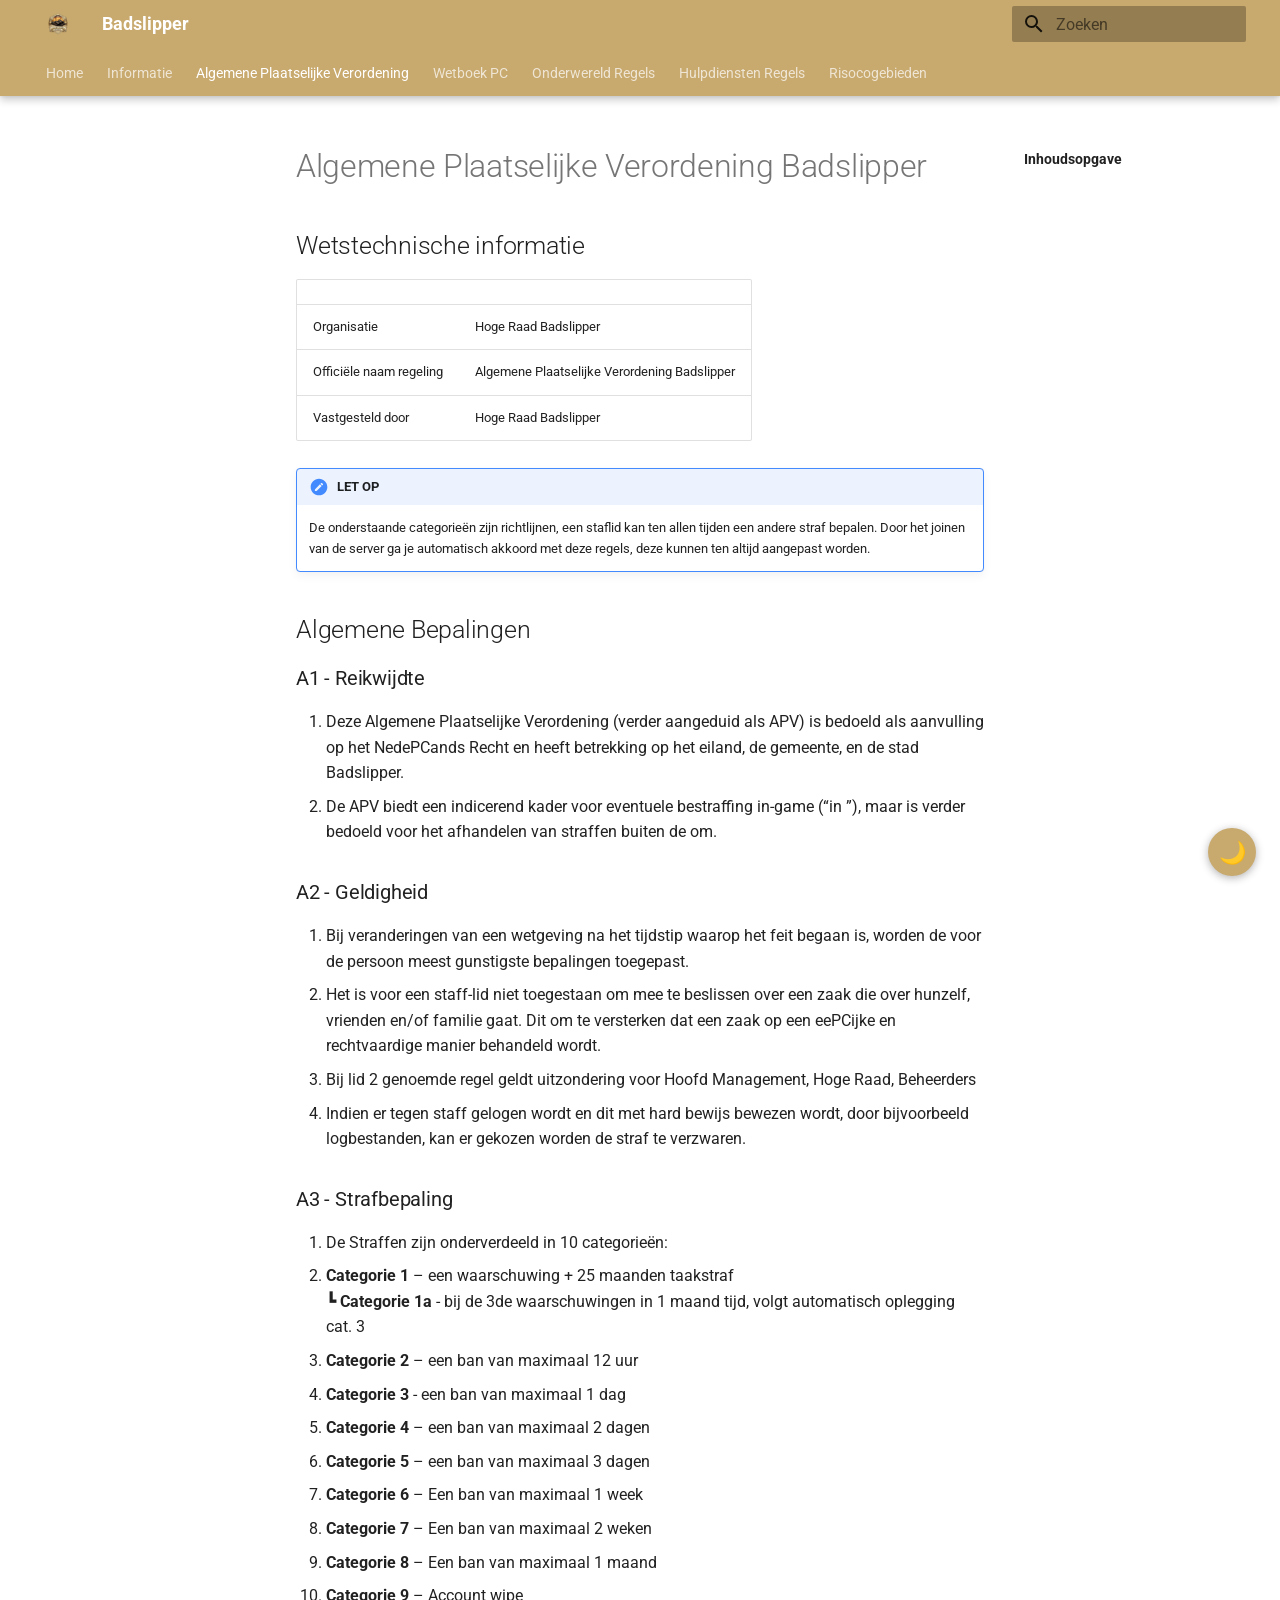
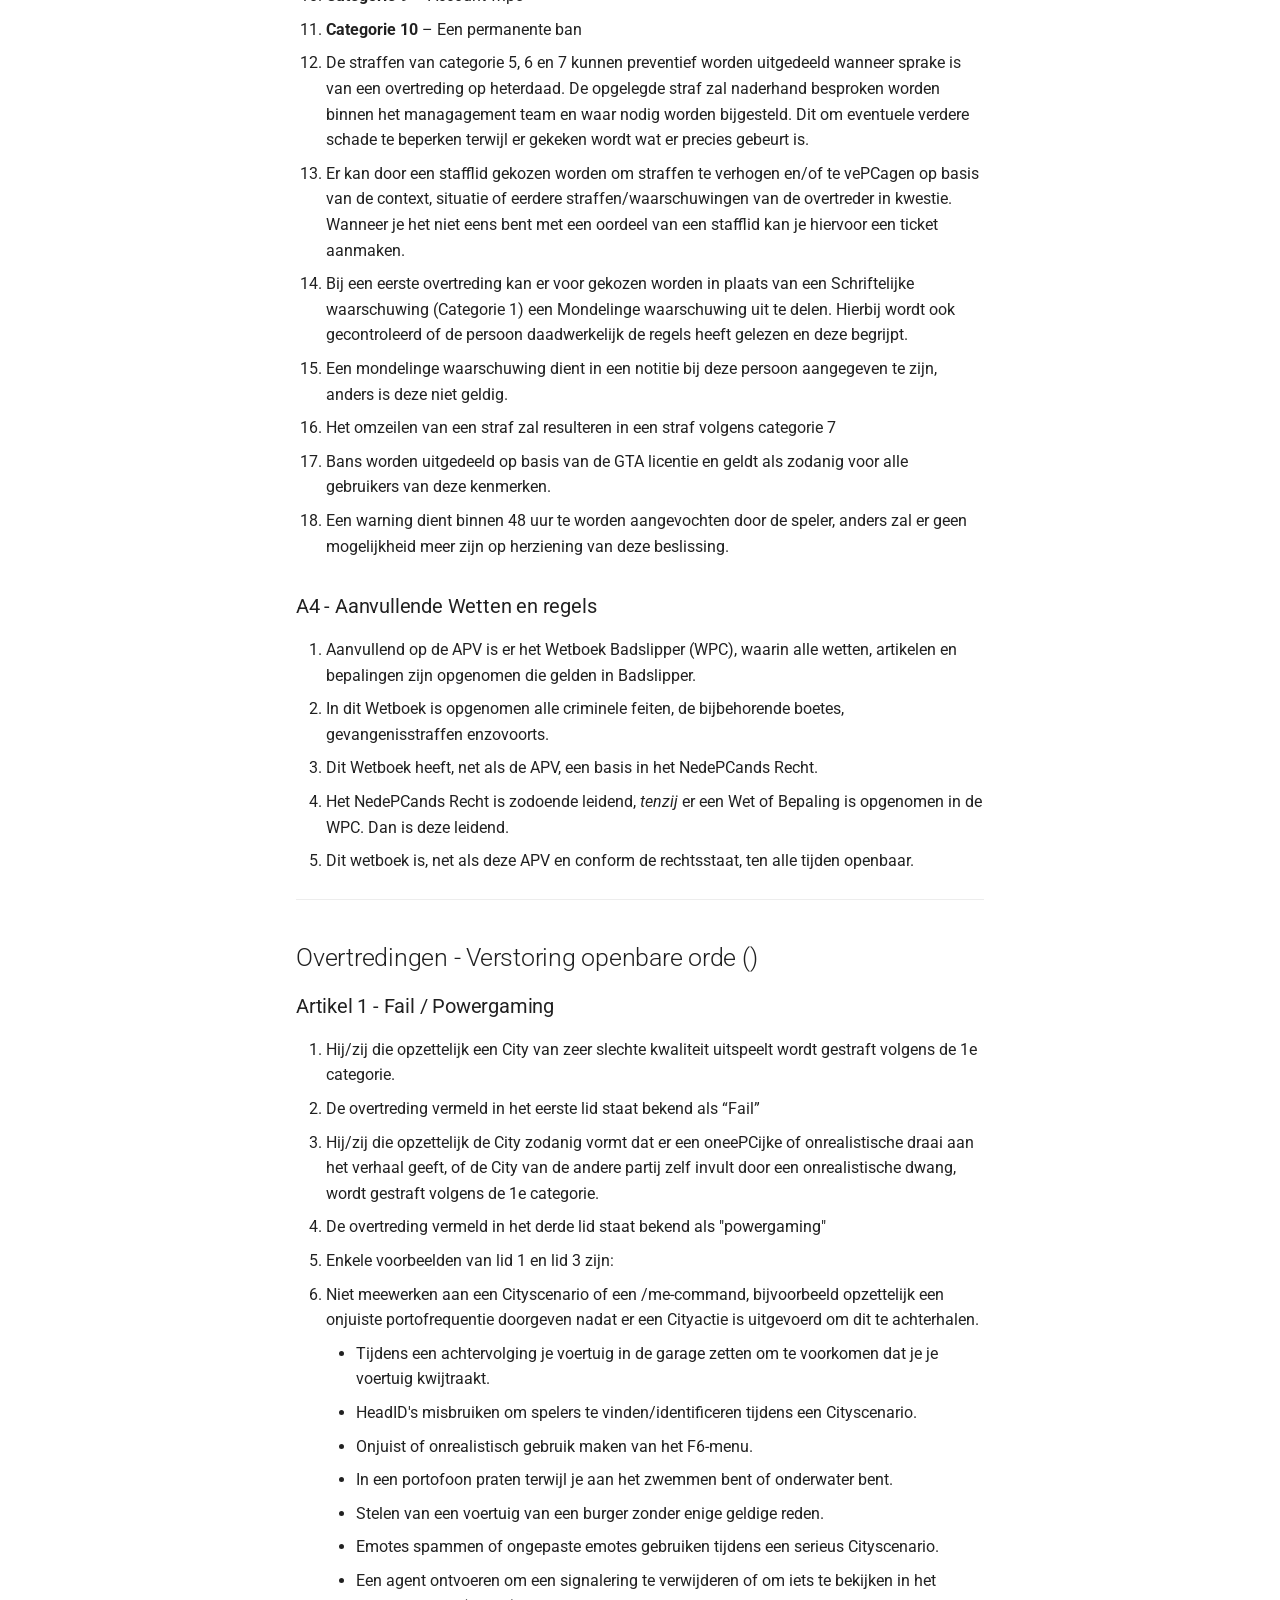
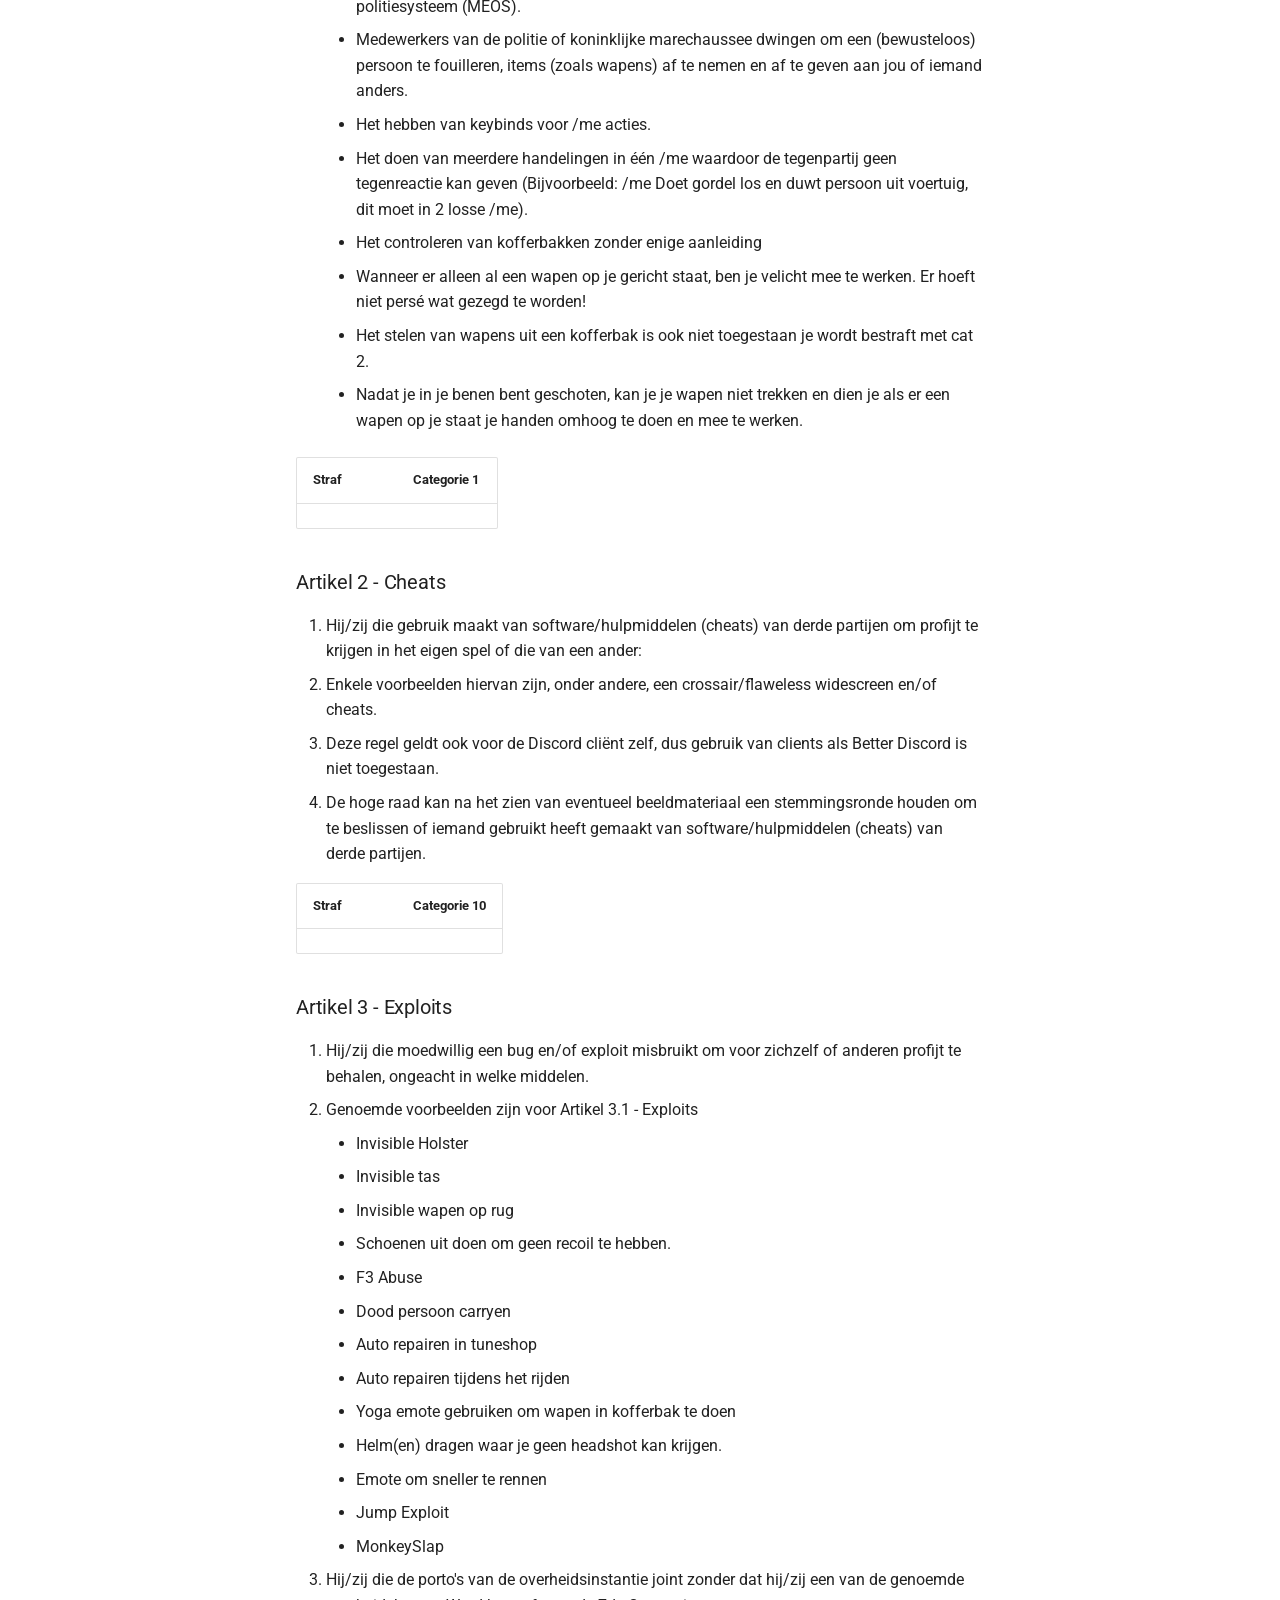
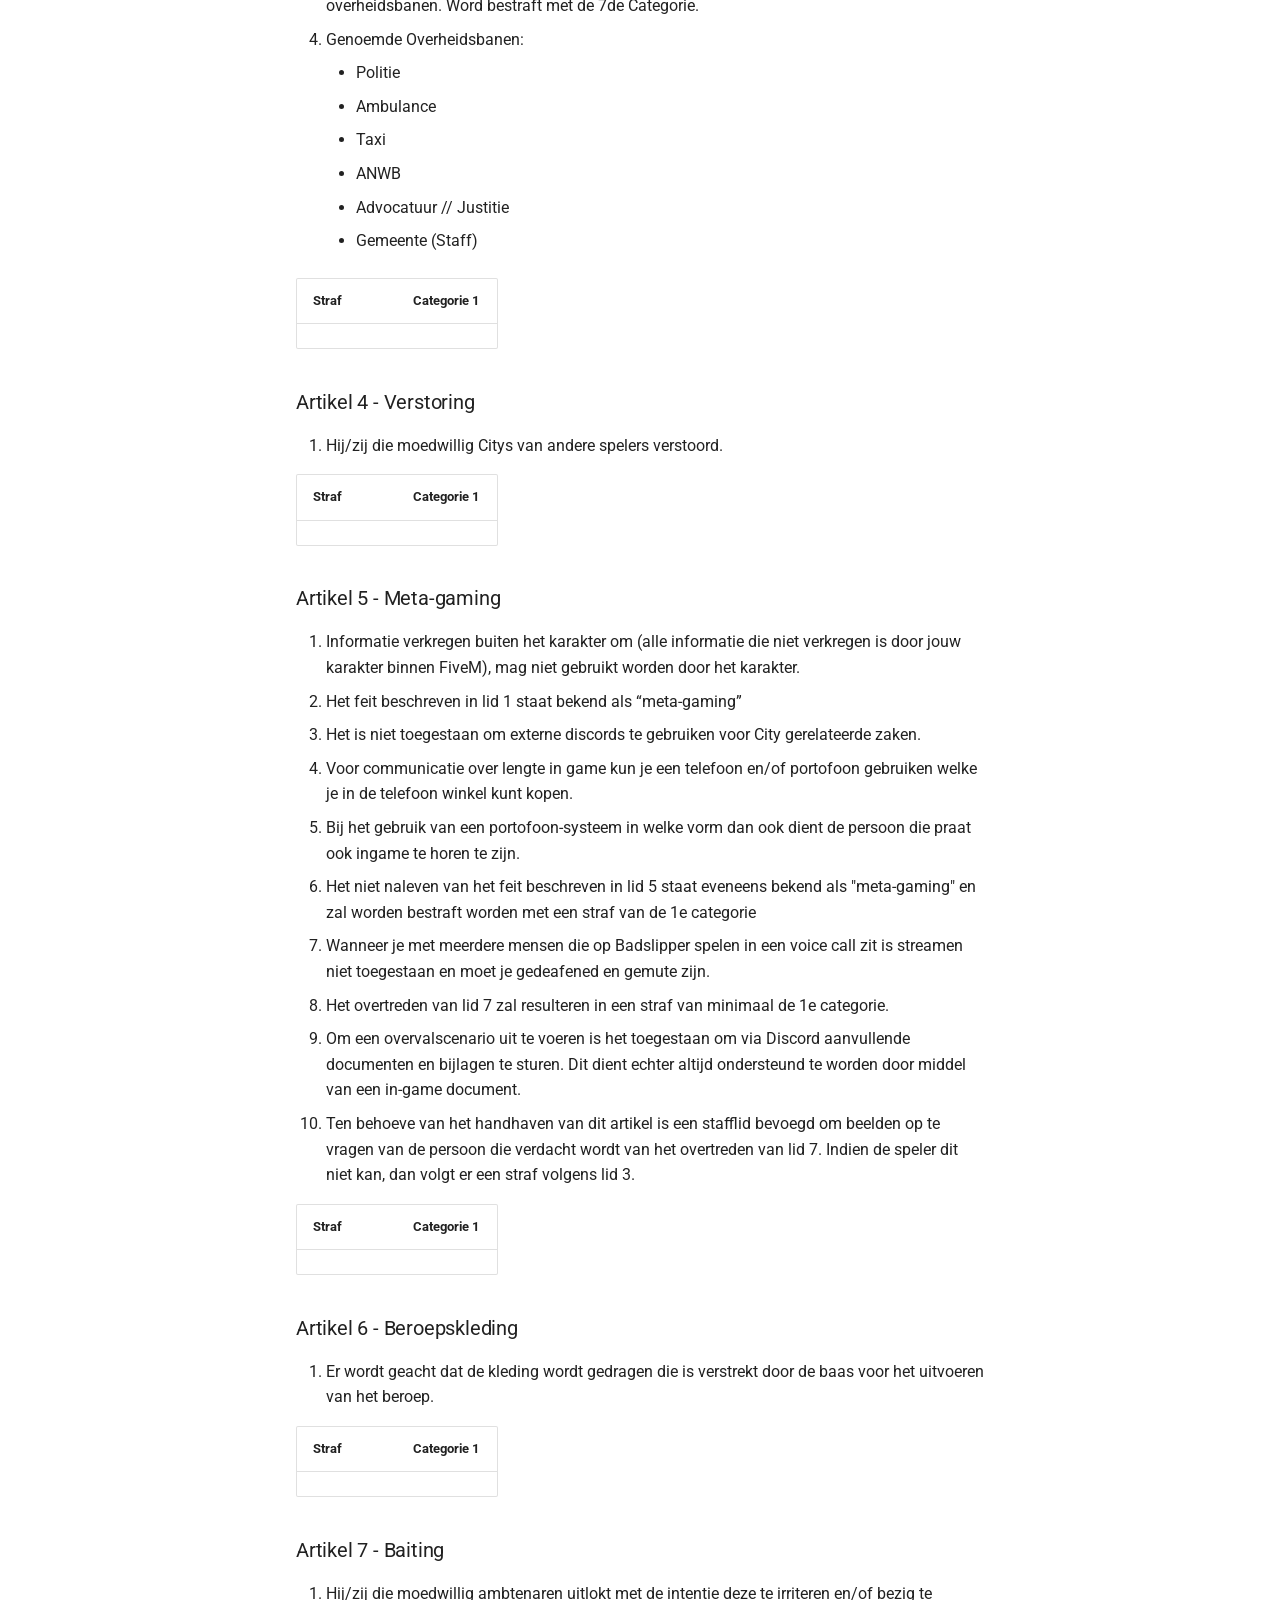
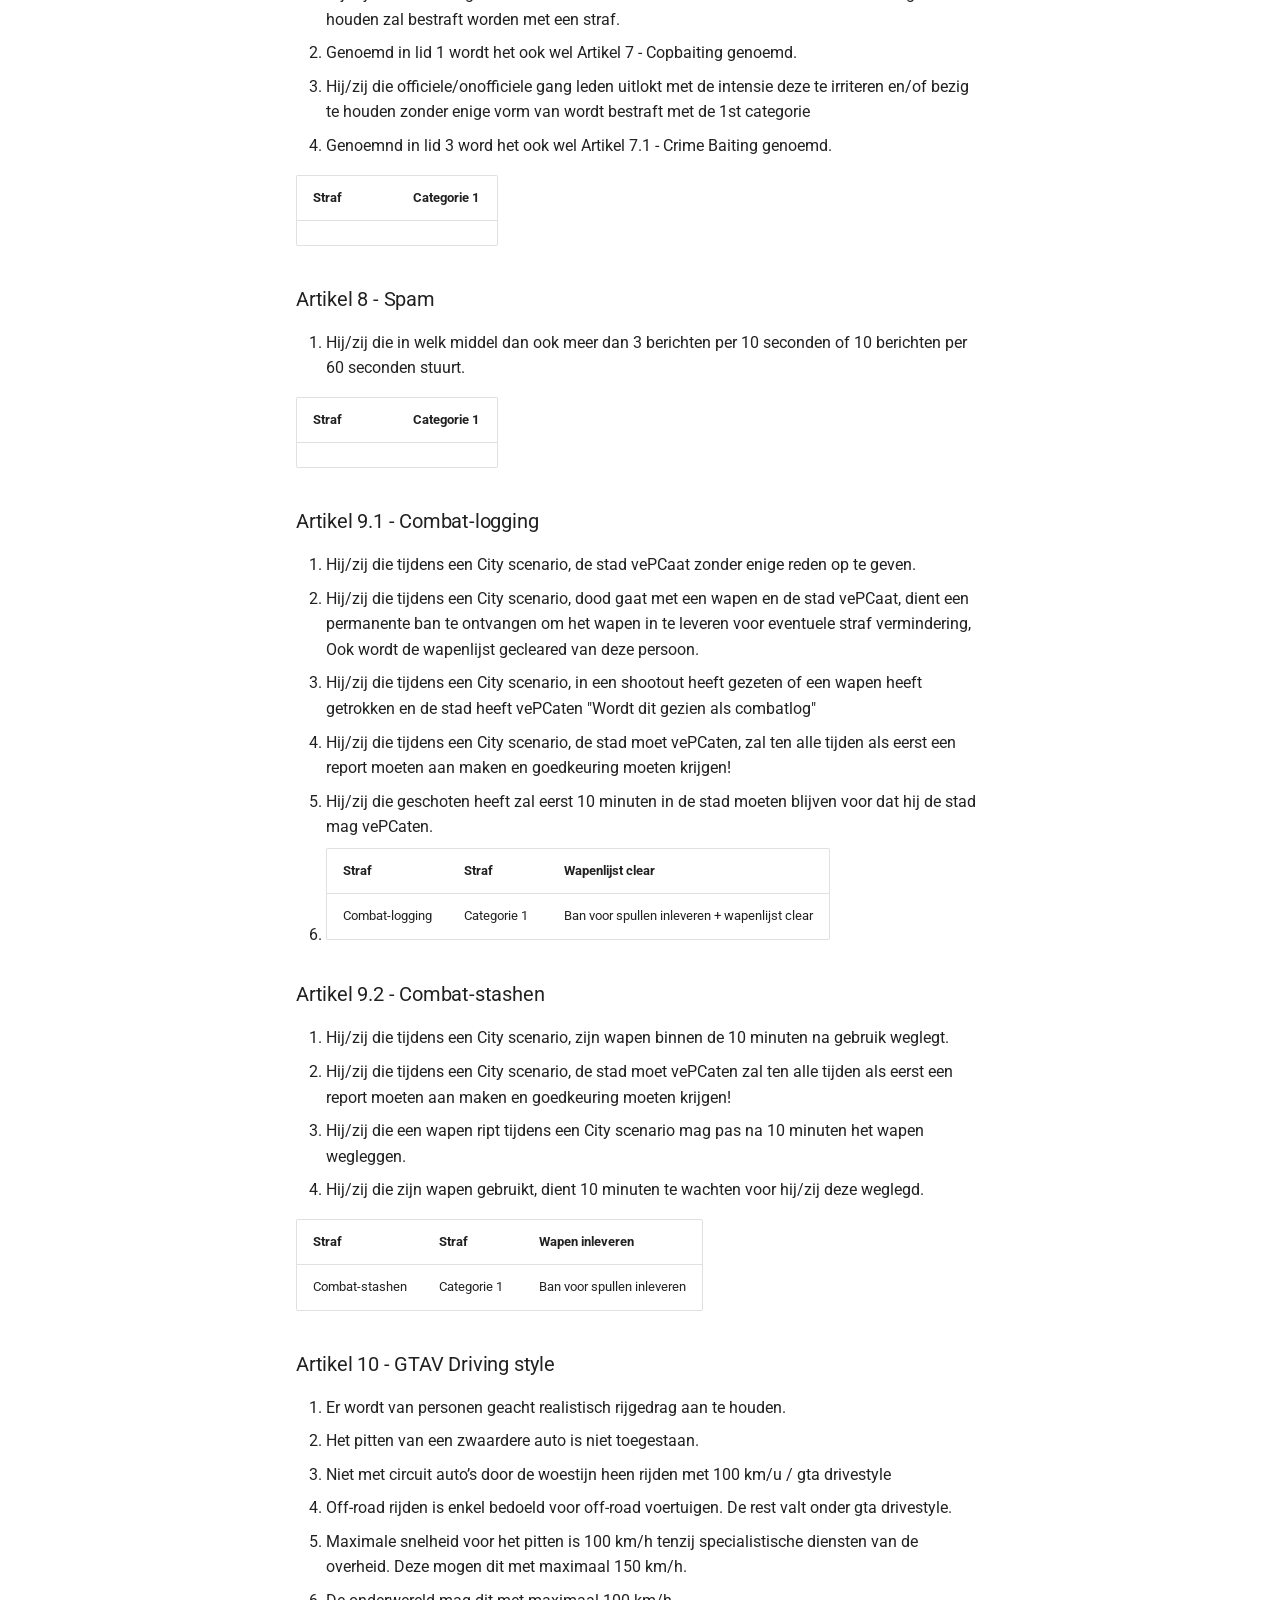
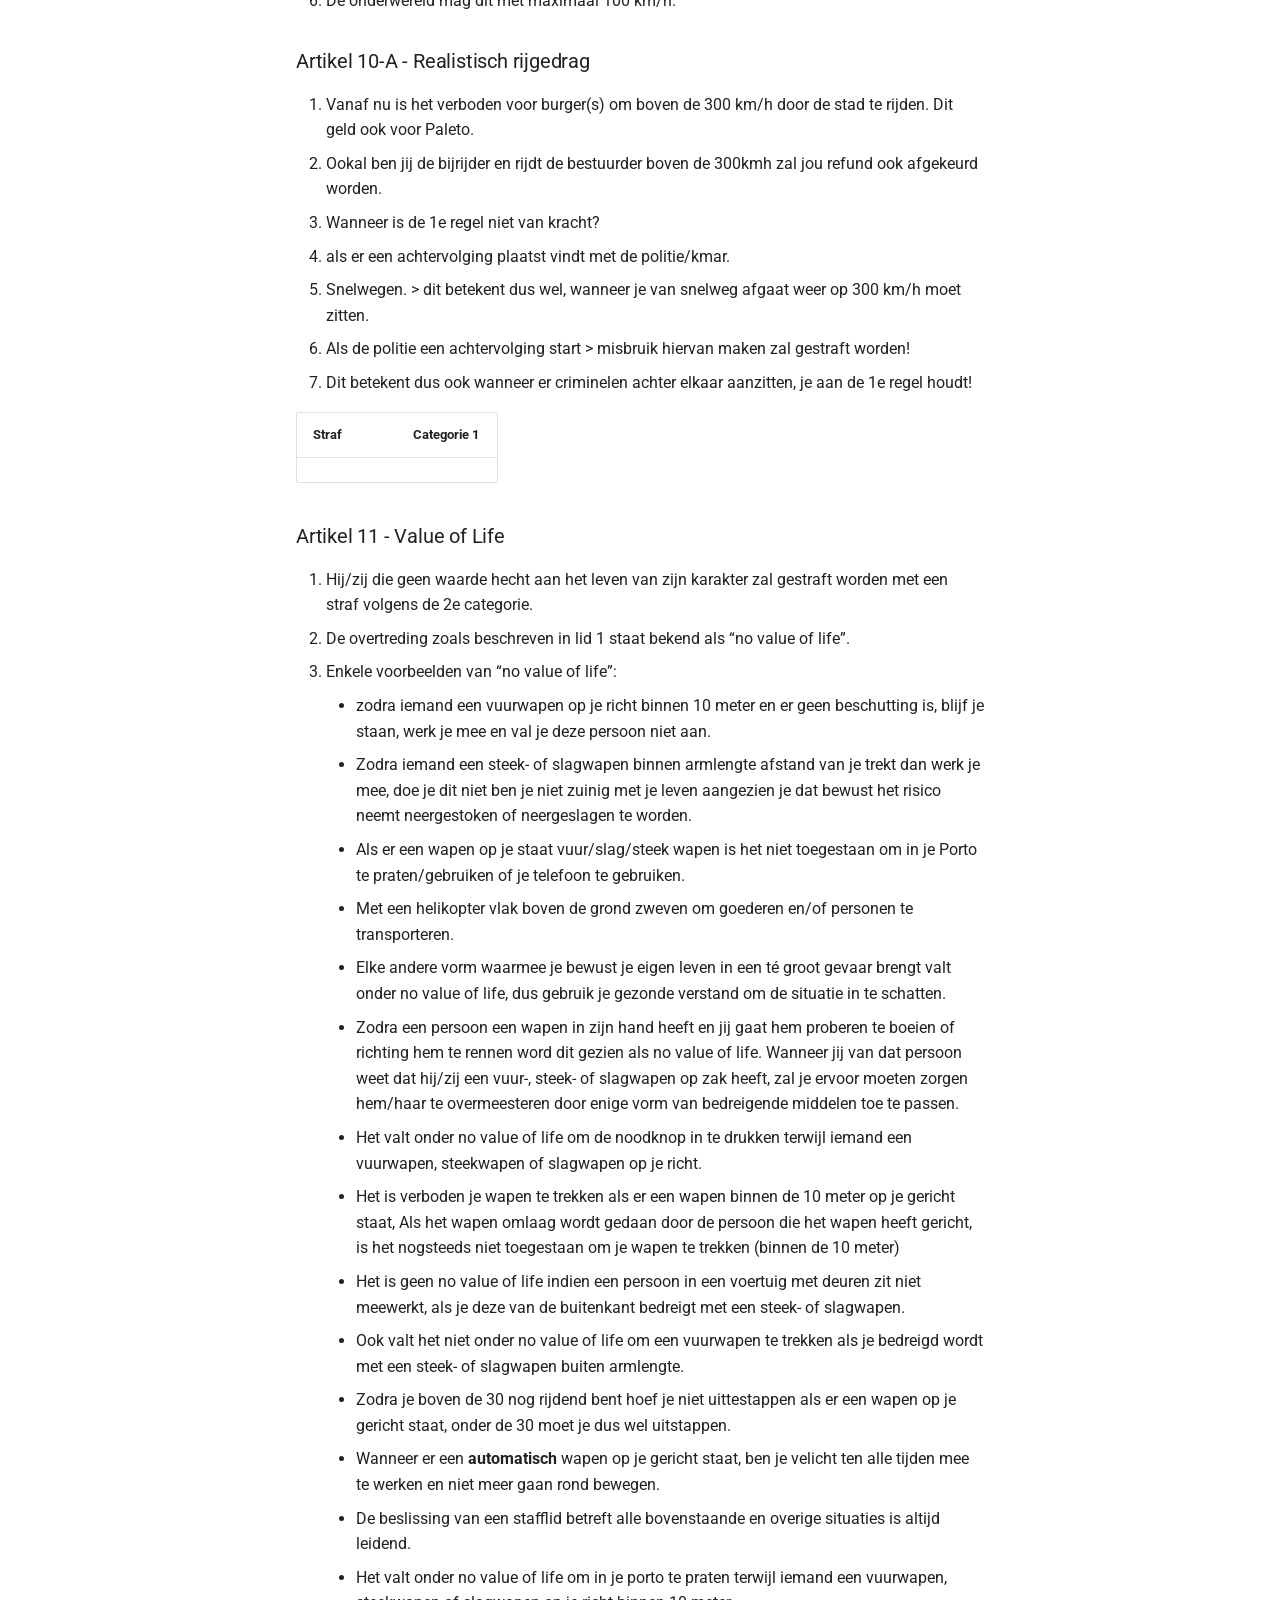
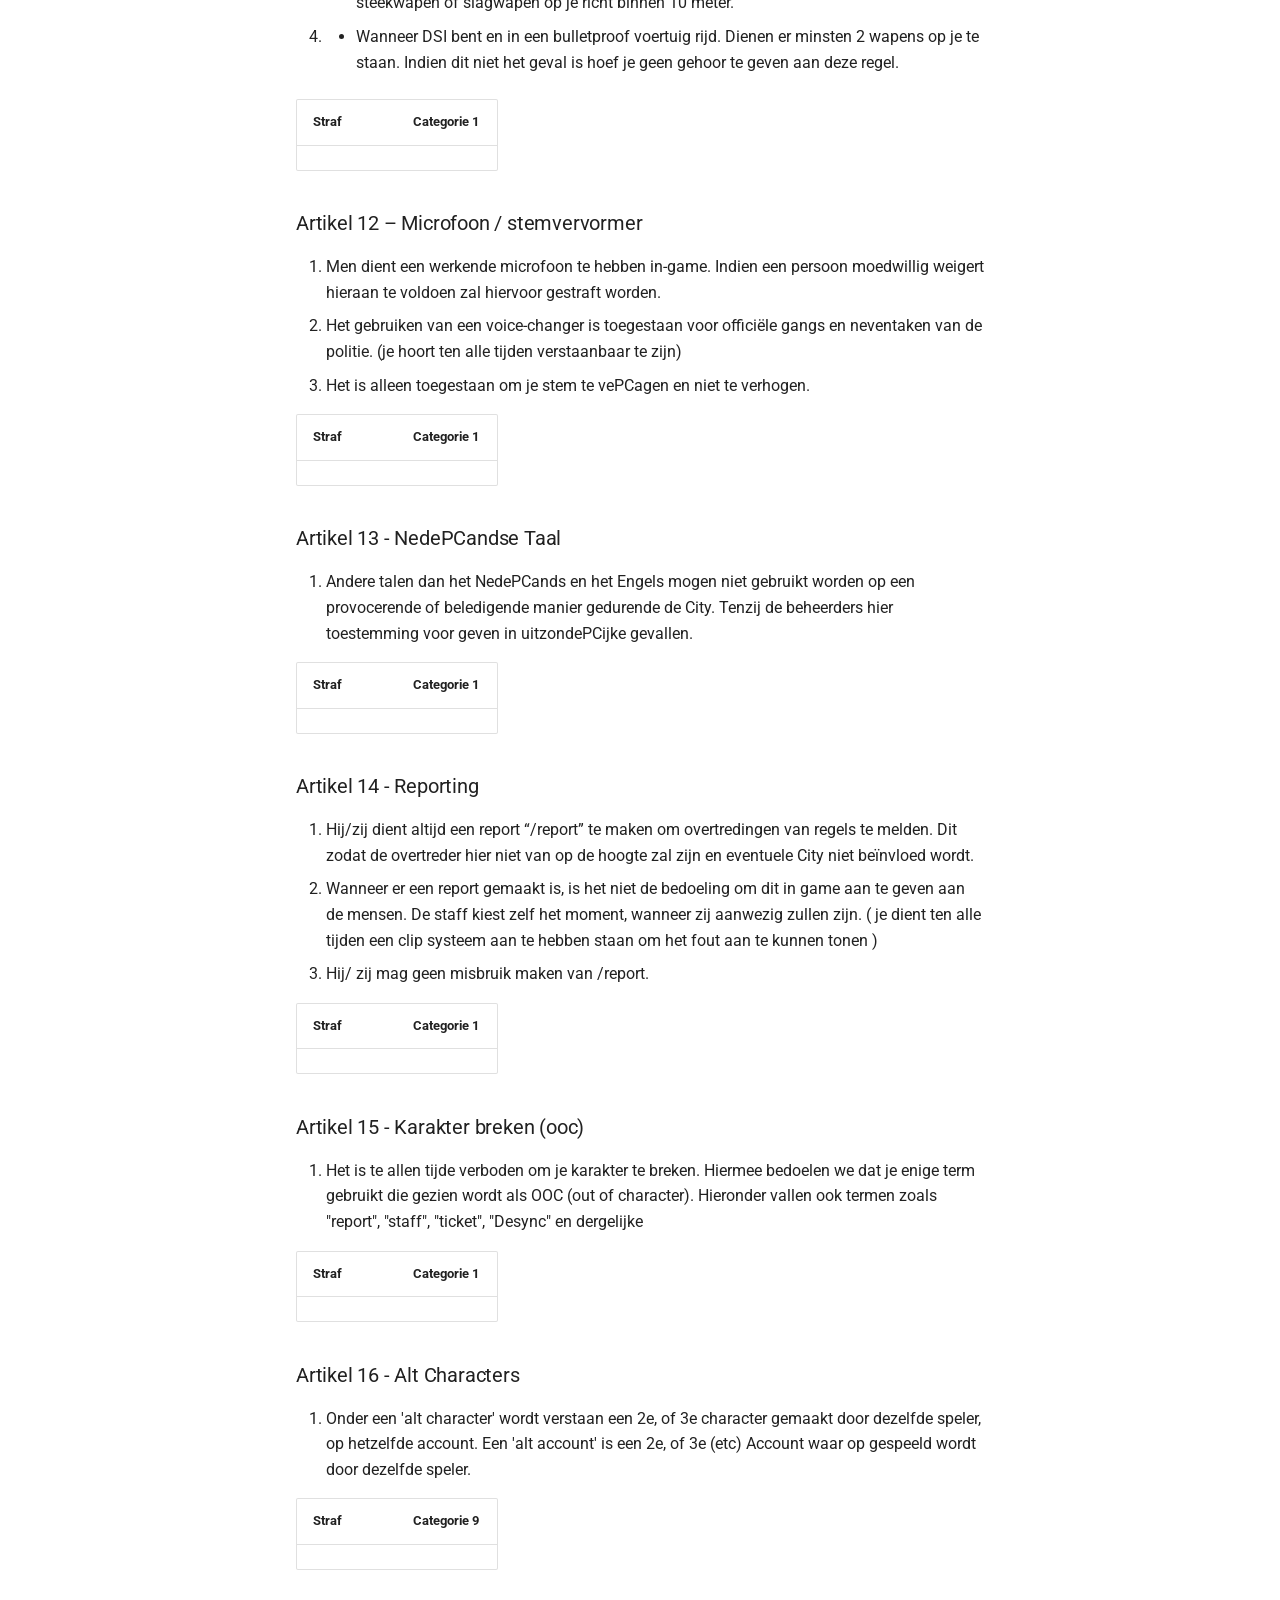
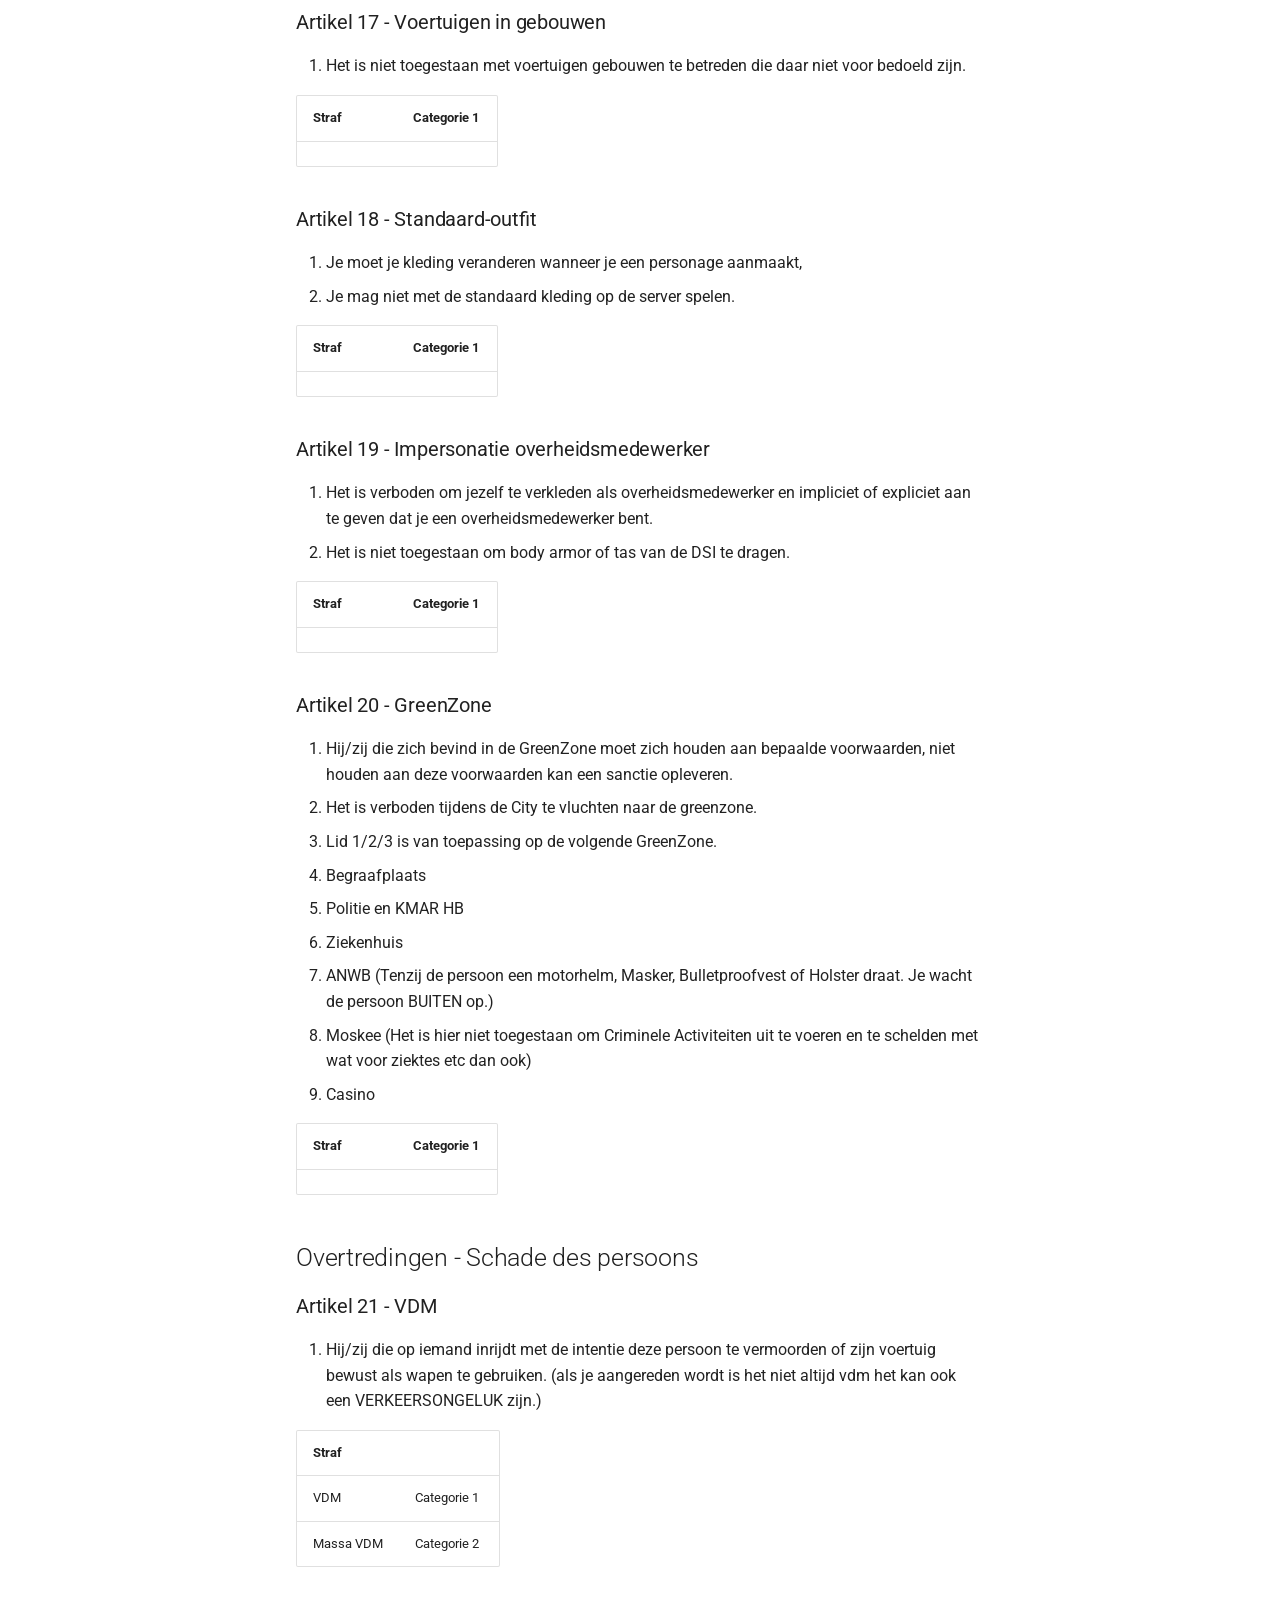
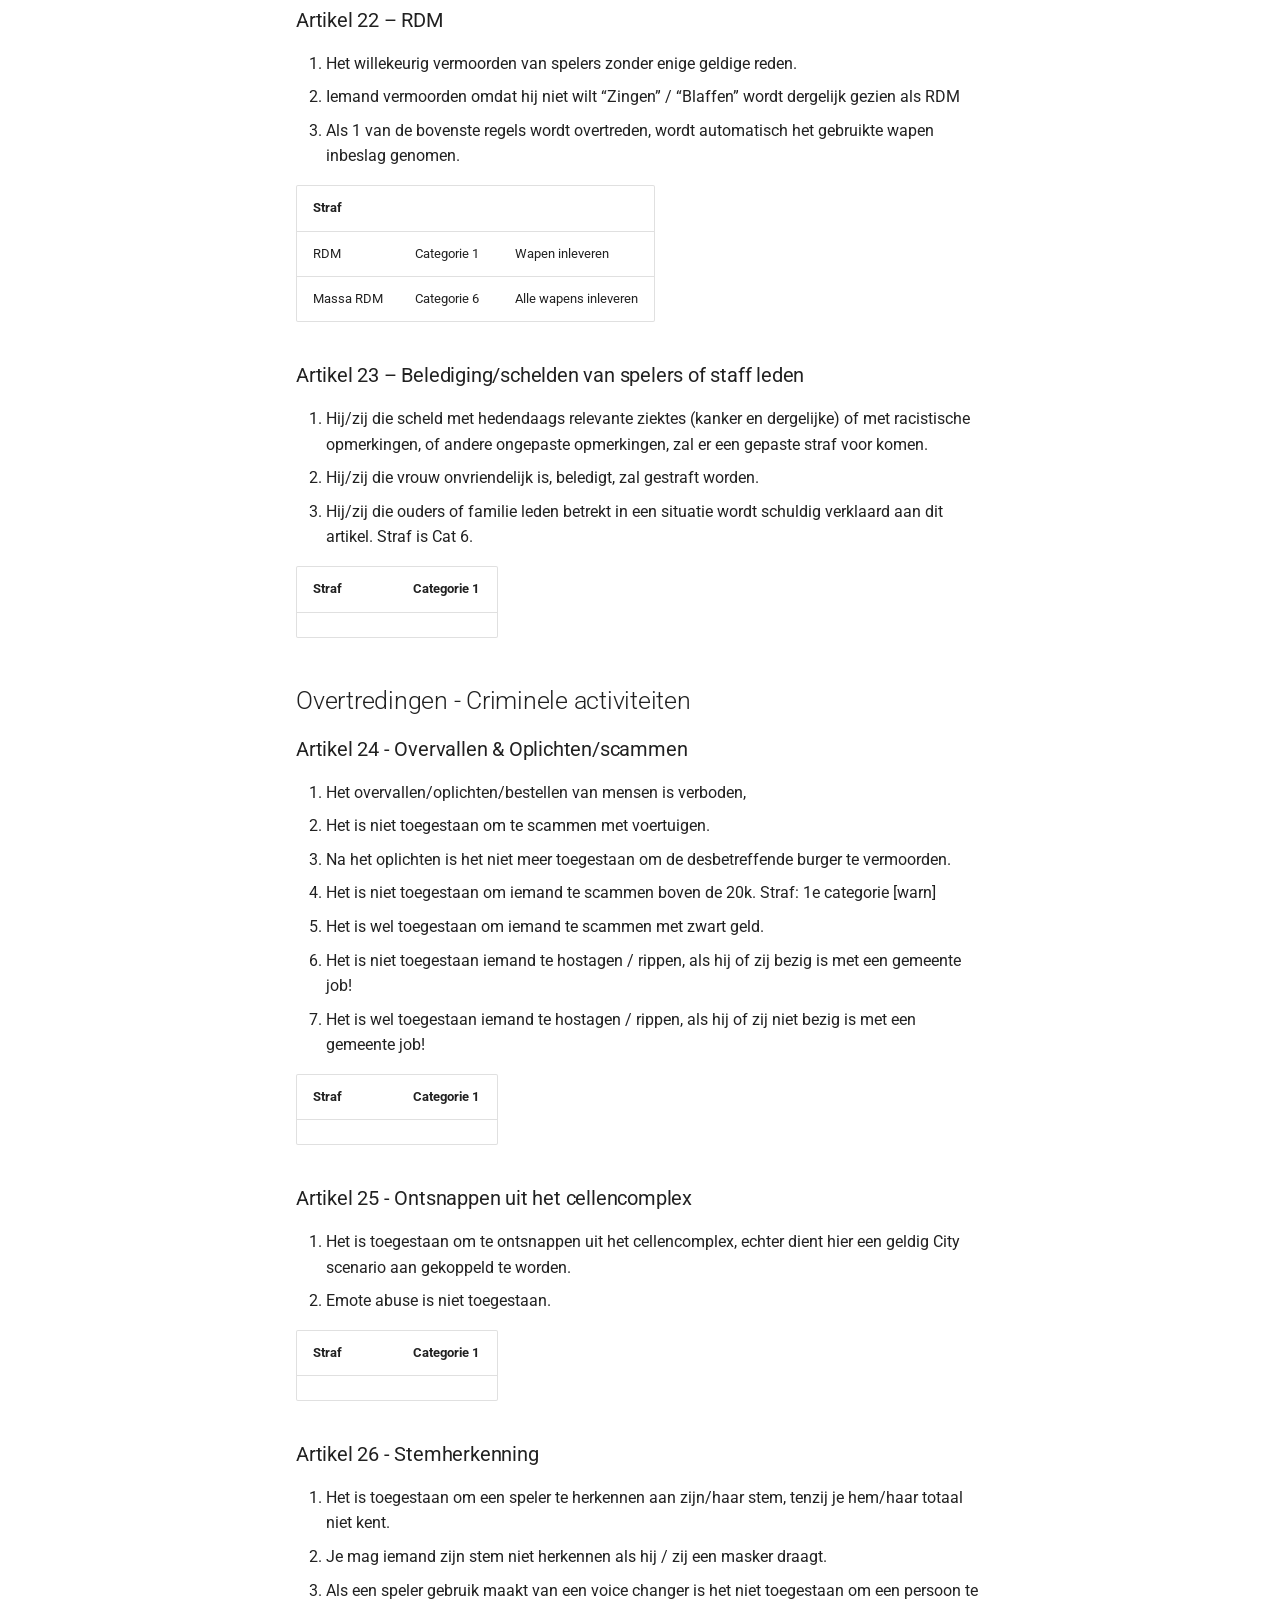
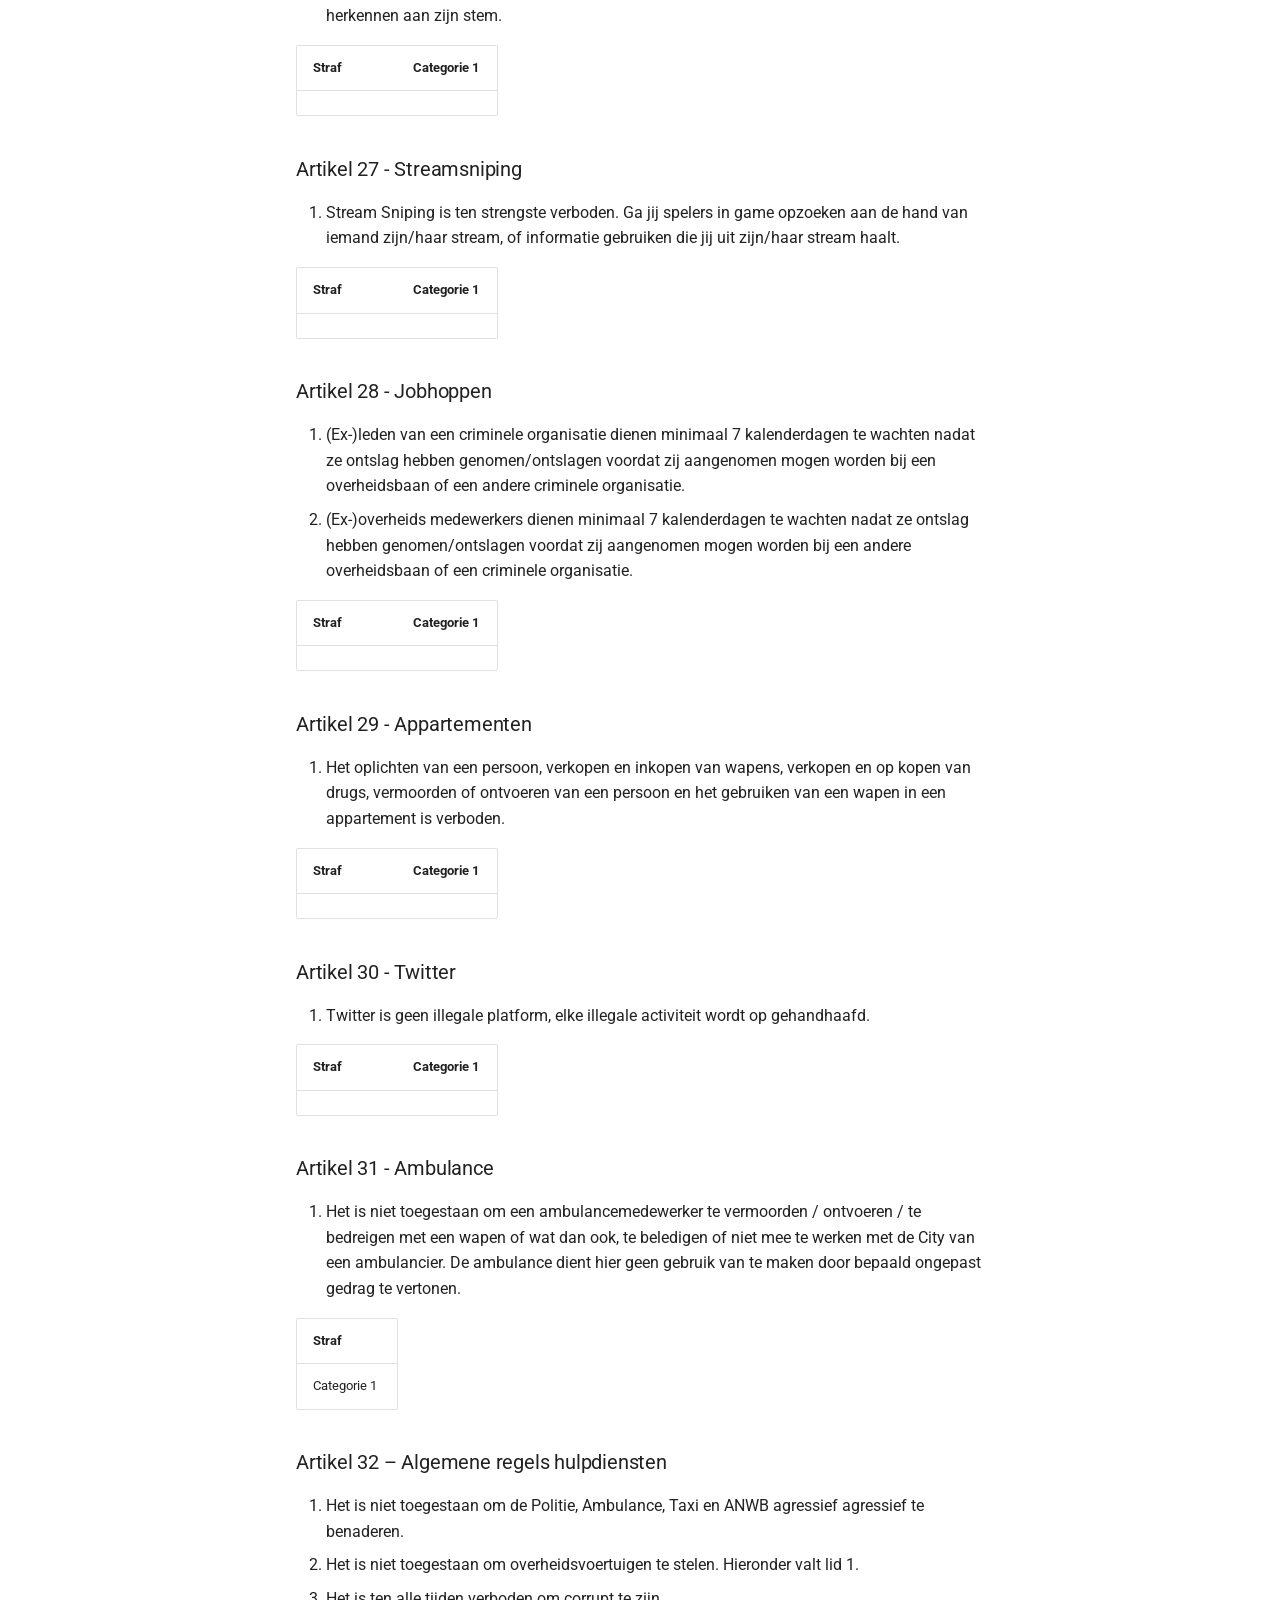
==== apv/index.html @ 976e1efa "Fix witte balk links en sidebar theme voor alle pagina's" ====
<!doctype html>
<html lang="nl" class="no-js">
  
<!-- Mirrored from Badslipper.github.io/apv/apv/ by HTTrack Website Copier/3.x [XR&CO'2014], Tue, 25 Jun 2024 20:34:59 GMT -->
<!-- Added by HTTrack --><meta http-equiv="content-type" content="text/html;charset=utf-8" /><!-- /Added by HTTrack -->
<head>   <style>   .md-header, .md-header__inner, .md-header__option, .md-tabs__list, .md-tabs, .md-header__title {     background: #C8A96E !important;     color: #fff !important;   }   </style>
    
      <meta charset="utf-8">
      <meta name="viewport" content="width=device-width,initial-scale=1">
      
        <meta name="description" content="Wet en regelgeving van Badslipper">
      
      
        <meta name="author" content="Badslipper Roleplay">
      
      
        <link rel="canonical" href="index.html">
      
      
        <link rel="prev" href="../informatie/index.html">
      
      
        <link rel="next" href="../wetboek/index.html">
      
      
      <link rel="icon" href="../img/myLogo.png">
      <meta name="generator" content="mkdocs-1.6.0, mkdocs-material-9.5.27">
    
    
      
        <title>Algemene Plaatselijke Verordening - Badslipper</title>
      
    
    
      <link rel="stylesheet" href="../assets/stylesheets/main.6543a935.min.css">
      
        
        <link rel="stylesheet" href="../assets/stylesheets/palette.06af60db.min.css"><style>.md-header,.md-header__inner,.md-header__option,.md-tabs,.md-tabs__list,.md-header__title{background:#c8a96e!important;color:#fff!important}.md-header__button.md-logo img{border-radius:6px;max-height:2rem;width:auto;background:transparent!important}.md-nav--secondary .md-nav__title,.md-sidebar--secondary{background:var(--md-default-bg-color)!important}</style>
      
      


    
    
      
    
    
      
        
        
        <link rel="preconnect" href="https://fonts.gstatic.com/" crossorigin>
        <link rel="stylesheet" href="https://fonts.googleapis.com/css?family=Roboto:300,300i,400,400i,700,700i%7CRoboto+Mono:400,400i,700,700i&amp;display=fallback">
        <style>:root{--md-text-font:"Roboto";--md-code-font:"Roboto Mono"}</style>
      
    
    
      <link rel="stylesheet" href="../css/timeago.css">
    
    <script>__md_scope=new UPC("..",location),__md_hash=e=>[...e].reduce((e,_)=>(e<<5)-e+_.charCodeAt(0),0),__md_get=(e,_=localStorage,t=__md_scope)=>JSON.parse(_.getItem(t.pathname+"."+e)),__md_set=(e,_,t=localStorage,a=__md_scope)=>{try{t.setItem(a.pathname+"."+e,JSON.stringify(_))}catch(e){}}</script>
    
      

    
    
    
  </head>
  
  
    
    
      
    
    
    
    
    <body dir="ltr" data-md-color-scheme="default" data-md-color-primary="lime" data-md-color-accent="lime">
  
    
    <input class="md-toggle" data-md-toggle="drawer" type="checkbox" id="__drawer" autocomplete="off">
    <input class="md-toggle" data-md-toggle="search" type="checkbox" id="__search" autocomplete="off">
    <label class="md-ovePCay" for="__drawer"></label>
    <div data-md-component="skip">
      
        
        <a href="#algemene-plaatselijke-verordening-Badslipper" class="md-skip">
          Ga naar inhoud
        </a>
      
    </div>
    <div data-md-component="announce">
      
    </div>
    
    
      

  

<header class="md-header md-header--shadow md-header--lifted" data-md-component="header">
  <nav class="md-header__inner md-grid" aria-label="Header">
    <a href="../index.html" title="Badslipper" class="md-header__button md-logo" aria-label="Badslipper" data-md-component="logo">
      
  <img src="../img/myLogo.png" alt="logo">

    </a>
    <label class="md-header__button md-icon" for="__drawer">
      
      <svg xmlns="http://www.w3.org/2000/svg" viewBox="0 0 24 24"><path d="M3 6h18v2H3V6m0 5h18v2H3v-2m0 5h18v2H3v-2Z"/></svg>
    </label>
    <div class="md-header__title" data-md-component="header-title">
      <div class="md-header__ellipsis">
        <div class="md-header__topic">
          <span class="md-ellipsis">
            Badslipper
          </span>
        </div>
        <div class="md-header__topic" data-md-component="header-topic">
          <span class="md-ellipsis">
            
              Algemene Plaatselijke Verordening
            
          </span>
        </div>
      </div>
    </div>
    
      
        <form class="md-header__option" data-md-component="palette">
  
    
    
    
    <input class="md-option" data-md-color-media="" data-md-color-scheme="default" data-md-color-primary="lime" data-md-color-accent="lime"  aria-label="Omschakelen naar donkere modus"  type="radio" name="__palette" id="__palette_0">
    
      <label class="md-header__button md-icon" title="Omschakelen naar donkere modus" for="__palette_1" hidden>
        <svg xmlns="http://www.w3.org/2000/svg" viewBox="0 0 24 24"><path d="M17 6H7c-3.31 0-6 2.69-6 6s2.69 6 6 6h10c3.31 0 6-2.69 6-6s-2.69-6-6-6zm0 10H7c-2.21 0-4-1.79-4-4s1.79-4 4-4h10c2.21 0 4 1.79 4 4s-1.79 4-4 4zM7 9c-1.66 0-3 1.34-3 3s1.34 3 3 3 3-1.34 3-3-1.34-3-3-3z"/></svg>
      </label>
    
  
    
    
    
    <input class="md-option" data-md-color-media="" data-md-color-scheme="slate" data-md-color-primary="lime" data-md-color-accent="lime"  aria-label="Omschakelen naar lichte modus"  type="radio" name="__palette" id="__palette_1">
    
      <label class="md-header__button md-icon" title="Omschakelen naar lichte modus" for="__palette_0" hidden>
        <svg xmlns="http://www.w3.org/2000/svg" viewBox="0 0 24 24"><path d="M17 7H7a5 5 0 0 0-5 5 5 5 0 0 0 5 5h10a5 5 0 0 0 5-5 5 5 0 0 0-5-5m0 8a3 3 0 0 1-3-3 3 3 0 0 1 3-3 3 3 0 0 1 3 3 3 3 0 0 1-3 3Z"/></svg>
      </label>
    
  
</form>
      
    
    
      <script>var media,input,key,value,palette=__md_get("__palette");if(palette&&palette.color){"(prefers-color-scheme)"===palette.color.media&&(media=matchMedia("(prefers-color-scheme: light)"),input=document.querySelector(media.matches?"[data-md-color-media='(prefers-color-scheme: light)']":"[data-md-color-media='(prefers-color-scheme: dark)']"),palette.color.media=input.getAttribute("data-md-color-media"),palette.color.scheme=input.getAttribute("data-md-color-scheme"),palette.color.primary=input.getAttribute("data-md-color-primary"),palette.color.accent=input.getAttribute("data-md-color-accent"));for([key,value]of Object.entries(palette.color))document.body.setAttribute("data-md-color-"+key,value)}</script>
    
    
    
      <label class="md-header__button md-icon" for="__search">
        
        <svg xmlns="http://www.w3.org/2000/svg" viewBox="0 0 24 24"><path d="M9.5 3A6.5 6.5 0 0 1 16 9.5c0 1.61-.59 3.09-1.56 4.23l.27.27h.79l5 5-1.5 1.5-5-5v-.79l-.27-.27A6.516 6.516 0 0 1 9.5 16 6.5 6.5 0 0 1 3 9.5 6.5 6.5 0 0 1 9.5 3m0 2C7 5 5 7 5 9.5S7 14 9.5 14 14 12 14 9.5 12 5 9.5 5Z"/></svg>
      </label>
      <div class="md-search" data-md-component="search" role="dialog">
  <label class="md-search__ovePCay" for="__search"></label>
  <div class="md-search__inner" role="search">
    <form class="md-search__form" name="search">
      <input type="text" class="md-search__input" name="query" aria-label="Zoeken" placeholder="Zoeken" autocapitalize="off" autocorrect="off" autocomplete="off" spellcheck="false" data-md-component="search-query" required>
      <label class="md-search__icon md-icon" for="__search">
        
        <svg xmlns="http://www.w3.org/2000/svg" viewBox="0 0 24 24"><path d="M9.5 3A6.5 6.5 0 0 1 16 9.5c0 1.61-.59 3.09-1.56 4.23l.27.27h.79l5 5-1.5 1.5-5-5v-.79l-.27-.27A6.516 6.516 0 0 1 9.5 16 6.5 6.5 0 0 1 3 9.5 6.5 6.5 0 0 1 9.5 3m0 2C7 5 5 7 5 9.5S7 14 9.5 14 14 12 14 9.5 12 5 9.5 5Z"/></svg>
        
        <svg xmlns="http://www.w3.org/2000/svg" viewBox="0 0 24 24"><path d="M20 11v2H8l5.5 5.5-1.42 1.42L4.16 12l7.92-7.92L13.5 5.5 8 11h12Z"/></svg>
      </label>
      <nav class="md-search__options" aria-label="Zoeken">
        
        <button type="reset" class="md-search__icon md-icon" title="Leegmaken" aria-label="Leegmaken" tabindex="-1">
          
          <svg xmlns="http://www.w3.org/2000/svg" viewBox="0 0 24 24"><path d="M19 6.41 17.59 5 12 10.59 6.41 5 5 6.41 10.59 12 5 17.59 6.41 19 12 13.41 17.59 19 19 17.59 13.41 12 19 6.41Z"/></svg>
        </button>
      </nav>
      
    </form>
    <div class="md-search__output">
      <div class="md-search__scrollwrap" tabindex="0" data-md-scrollfix>
        <div class="md-search-result" data-md-component="search-result">
          <div class="md-search-result__meta">
            Typ om te zoeken
          </div>
          <ol class="md-search-result__list" role="presentation"></ol>
        </div>
      </div>
    </div>
  </div>
</div>
    
    
  </nav>
  
    
      
<nav class="md-tabs" aria-label="Tabs" data-md-component="tabs">
  <div class="md-grid">
    <ul class="md-tabs__list">
      
        
  
  
  
    <li class="md-tabs__item">
      <a href="../index.html" class="md-tabs__link">
        
  
    
  
  Home

      </a>
    </li>
  

      
        
  
  
  
    <li class="md-tabs__item">
      <a href="../informatie/index.html" class="md-tabs__link">
        
  
    
  
  Informatie

      </a>
    </li>
  

      
        
  
  
    
  
  
    <li class="md-tabs__item md-tabs__item--active">
      <a href="index.html" class="md-tabs__link">
        
  
    
  
  Algemene Plaatselijke Verordening

      </a>
    </li>
  

      
        
  
  
  
    <li class="md-tabs__item">
      <a href="../wetboek/index.html" class="md-tabs__link">
        
  
    
  
  Wetboek PC

      </a>
    </li>
  

      
        
  
  
  
    <li class="md-tabs__item">
      <a href="../onderwereldregels/index.html" class="md-tabs__link">
        
  
    
  
  Onderwereld Regels

      </a>
    </li>
  

      
        
  
  
  
    <li class="md-tabs__item">
      <a href="../hulpdienstenregels/index.html" class="md-tabs__link">
        
  
    
  
  Hulpdiensten Regels

      </a>
    </li>
  

      
        
  
  
  
    <li class="md-tabs__item">
      <a href="../risicogebieden/index.html" class="md-tabs__link">
        
  
    
  
  Risocogebieden

      </a>
    </li>
  

      
    </ul>
  </div>
</nav>
    
  
</header>
    
    <div class="md-container" data-md-component="container">
      
      
        
      
      <main class="md-main" data-md-component="main">
        <div class="md-main__inner md-grid">
          
            
              
              <div class="md-sidebar md-sidebar--primary" data-md-component="sidebar" data-md-type="navigation" >
                <div class="md-sidebar__scrollwrap">
                  <div class="md-sidebar__inner">
                    


  


<nav class="md-nav md-nav--primary md-nav--lifted" aria-label="Navigatie" data-md-level="0">
  <label class="md-nav__title" for="__drawer">
    <a href="../index.html" title="Badslipper" class="md-nav__button md-logo" aria-label="Badslipper" data-md-component="logo">
      
  <img src="../img/myLogo.png" alt="logo">

    </a>
    Badslipper
  </label>
  
  <ul class="md-nav__list" data-md-scrollfix>
    
      
      
  
  
  
  
    <li class="md-nav__item">
      <a href="../index.html" class="md-nav__link">
        
  
  <span class="md-ellipsis">
    Home
  </span>
  

      </a>
    </li>
  

    
      
      
  
  
  
  
    <li class="md-nav__item">
      <a href="../informatie/index.html" class="md-nav__link">
        
  
  <span class="md-ellipsis">
    Informatie
  </span>
  

      </a>
    </li>
  

    
      
      
  
  
    
  
  
  
    <li class="md-nav__item md-nav__item--active">
      
      <input class="md-nav__toggle md-toggle" type="checkbox" id="__toc">
      
      
        
      
      
        <label class="md-nav__link md-nav__link--active" for="__toc">
          
  
  <span class="md-ellipsis">
    Algemene Plaatselijke Verordening
  </span>
  

          <span class="md-nav__icon md-icon"></span>
        </label>
      
      <a href="index.html" class="md-nav__link md-nav__link--active">
        
  
  <span class="md-ellipsis">
    Algemene Plaatselijke Verordening
  </span>
  

      </a>
      
        

<nav class="md-nav md-nav--secondary" aria-label="Inhoudsopgave">
  
  
  
    
  
  
    <label class="md-nav__title" for="__toc">
      <span class="md-nav__icon md-icon"></span>
      Inhoudsopgave
    </label>
    <ul class="md-nav__list" data-md-component="toc" data-md-scrollfix>
      
        <li class="md-nav__item">
  <a href="#wetstechnische-informatie" class="md-nav__link">
    <span class="md-ellipsis">
      Wetstechnische informatie
    </span>
  </a>
  
</li>
      
        <li class="md-nav__item">
  <a href="#algemene-bepalingen" class="md-nav__link">
    <span class="md-ellipsis">
      Algemene Bepalingen
    </span>
  </a>
  
    <nav class="md-nav" aria-label="Algemene Bepalingen">
      <ul class="md-nav__list">
        
          <li class="md-nav__item">
  <a href="#a1-reikwijdte" class="md-nav__link">
    <span class="md-ellipsis">
      A1 - Reikwijdte
    </span>
  </a>
  
</li>
        
          <li class="md-nav__item">
  <a href="#a2-geldigheid" class="md-nav__link">
    <span class="md-ellipsis">
      A2 - Geldigheid
    </span>
  </a>
  
</li>
        
          <li class="md-nav__item">
  <a href="#a3-strafbepaling" class="md-nav__link">
    <span class="md-ellipsis">
      A3 - Strafbepaling
    </span>
  </a>
  
</li>
        
          <li class="md-nav__item">
  <a href="#a4-aanvullende-wetten-en-regels" class="md-nav__link">
    <span class="md-ellipsis">
      A4 - Aanvullende Wetten en regels
    </span>
  </a>
  
</li>
        
      </ul>
    </nav>
  
</li>
      
        <li class="md-nav__item">
  <a href="#overtredingen-verstoring-openbare-orde-" class="md-nav__link">
    <span class="md-ellipsis">
      Overtredingen - Verstoring openbare orde ()
    </span>
  </a>
  
    <nav class="md-nav" aria-label="Overtredingen - Verstoring openbare orde ()">
      <ul class="md-nav__list">
        
          <li class="md-nav__item">
  <a href="#artikel-1-fail-powergaming" class="md-nav__link">
    <span class="md-ellipsis">
      Artikel 1 - Fail / Powergaming
    </span>
  </a>
  
</li>
        
          <li class="md-nav__item">
  <a href="#artikel-2-cheats" class="md-nav__link">
    <span class="md-ellipsis">
      Artikel 2 - Cheats
    </span>
  </a>
  
</li>
        
          <li class="md-nav__item">
  <a href="#artikel-3-exploits" class="md-nav__link">
    <span class="md-ellipsis">
      Artikel 3 - Exploits
    </span>
  </a>
  
</li>
        
          <li class="md-nav__item">
  <a href="#artikel-4-verstoring-" class="md-nav__link">
    <span class="md-ellipsis">
      Artikel 4 - Verstoring 
    </span>
  </a>
  
</li>
        
          <li class="md-nav__item">
  <a href="#artikel-5-meta-gaming" class="md-nav__link">
    <span class="md-ellipsis">
      Artikel 5 - Meta-gaming
    </span>
  </a>
  
</li>
        
          <li class="md-nav__item">
  <a href="#artikel-6-beroepskleding" class="md-nav__link">
    <span class="md-ellipsis">
      Artikel 6 - Beroepskleding
    </span>
  </a>
  
</li>
        
          <li class="md-nav__item">
  <a href="#artikel-7-baiting" class="md-nav__link">
    <span class="md-ellipsis">
      Artikel 7 - Baiting
    </span>
  </a>
  
</li>
        
          <li class="md-nav__item">
  <a href="#artikel-8-spam" class="md-nav__link">
    <span class="md-ellipsis">
      Artikel 8 - Spam
    </span>
  </a>
  
</li>
        
          <li class="md-nav__item">
  <a href="#artikel-91-combat-logging" class="md-nav__link">
    <span class="md-ellipsis">
      Artikel 9.1 - Combat-logging
    </span>
  </a>
  
</li>
        
          <li class="md-nav__item">
  <a href="#artikel-92-combat-stashen" class="md-nav__link">
    <span class="md-ellipsis">
      Artikel 9.2 - Combat-stashen
    </span>
  </a>
  
</li>
        
          <li class="md-nav__item">
  <a href="#artikel-10-gtav-driving-style" class="md-nav__link">
    <span class="md-ellipsis">
      Artikel 10 - GTAV Driving style
    </span>
  </a>
  
</li>
        
          <li class="md-nav__item">
  <a href="#artikel-10-a-realistisch-rijgedrag" class="md-nav__link">
    <span class="md-ellipsis">
      Artikel 10-A - Realistisch rijgedrag
    </span>
  </a>
  
</li>
        
          <li class="md-nav__item">
  <a href="#artikel-11-value-of-life" class="md-nav__link">
    <span class="md-ellipsis">
      Artikel 11 - Value of Life
    </span>
  </a>
  
</li>
        
          <li class="md-nav__item">
  <a href="#artikel-12-microfoon-stemvervormer" class="md-nav__link">
    <span class="md-ellipsis">
      Artikel 12 – Microfoon / stemvervormer
    </span>
  </a>
  
</li>
        
          <li class="md-nav__item">
  <a href="#artikel-13-nedePCandse-taal" class="md-nav__link">
    <span class="md-ellipsis">
      Artikel 13 - NedePCandse Taal
    </span>
  </a>
  
</li>
        
          <li class="md-nav__item">
  <a href="#artikel-14-reporting" class="md-nav__link">
    <span class="md-ellipsis">
      Artikel 14 - Reporting
    </span>
  </a>
  
</li>
        
          <li class="md-nav__item">
  <a href="#artikel-15-karakter-breken-ooc" class="md-nav__link">
    <span class="md-ellipsis">
      Artikel 15 - Karakter breken (ooc)
    </span>
  </a>
  
</li>
        
          <li class="md-nav__item">
  <a href="#artikel-16-alt-characters" class="md-nav__link">
    <span class="md-ellipsis">
      Artikel 16 - Alt Characters
    </span>
  </a>
  
</li>
        
          <li class="md-nav__item">
  <a href="#artikel-17-voertuigen-in-gebouwen" class="md-nav__link">
    <span class="md-ellipsis">
      Artikel 17 - Voertuigen in gebouwen
    </span>
  </a>
  
</li>
        
          <li class="md-nav__item">
  <a href="#artikel-18-standaard-outfit" class="md-nav__link">
    <span class="md-ellipsis">
      Artikel 18 - Standaard-outfit
    </span>
  </a>
  
</li>
        
          <li class="md-nav__item">
  <a href="#artikel-19-impersonatie-overheidsmedewerker" class="md-nav__link">
    <span class="md-ellipsis">
      Artikel 19 - Impersonatie overheidsmedewerker
    </span>
  </a>
  
</li>
        
          <li class="md-nav__item">
  <a href="#artikel-20-greenzone" class="md-nav__link">
    <span class="md-ellipsis">
      Artikel 20 - GreenZone
    </span>
  </a>
  
</li>
        
      </ul>
    </nav>
  
</li>
      
        <li class="md-nav__item">
  <a href="#overtredingen-schade-des-persoons" class="md-nav__link">
    <span class="md-ellipsis">
      Overtredingen - Schade des persoons
    </span>
  </a>
  
    <nav class="md-nav" aria-label="Overtredingen - Schade des persoons">
      <ul class="md-nav__list">
        
          <li class="md-nav__item">
  <a href="#artikel-21-vdm" class="md-nav__link">
    <span class="md-ellipsis">
      Artikel 21 - VDM
    </span>
  </a>
  
</li>
        
          <li class="md-nav__item">
  <a href="#artikel-22-rdm" class="md-nav__link">
    <span class="md-ellipsis">
      Artikel 22 – RDM
    </span>
  </a>
  
</li>
        
          <li class="md-nav__item">
  <a href="#artikel-23-beledigingschelden-van-spelers-of-staff-leden" class="md-nav__link">
    <span class="md-ellipsis">
      Artikel 23 – Belediging/schelden van spelers of staff leden
    </span>
  </a>
  
</li>
        
      </ul>
    </nav>
  
</li>
      
        <li class="md-nav__item">
  <a href="#overtredingen-criminele-activiteiten" class="md-nav__link">
    <span class="md-ellipsis">
      Overtredingen - Criminele activiteiten
    </span>
  </a>
  
    <nav class="md-nav" aria-label="Overtredingen - Criminele activiteiten">
      <ul class="md-nav__list">
        
          <li class="md-nav__item">
  <a href="#artikel-24-overvallen-oplichtenscammen" class="md-nav__link">
    <span class="md-ellipsis">
      Artikel 24 - Overvallen &amp; Oplichten/scammen
    </span>
  </a>
  
</li>
        
          <li class="md-nav__item">
  <a href="#artikel-25-ontsnappen-uit-het-cellencomplex" class="md-nav__link">
    <span class="md-ellipsis">
      Artikel 25 - Ontsnappen uit het cellencomplex
    </span>
  </a>
  
</li>
        
          <li class="md-nav__item">
  <a href="#artikel-26-stemherkenning" class="md-nav__link">
    <span class="md-ellipsis">
      Artikel 26 - Stemherkenning
    </span>
  </a>
  
</li>
        
          <li class="md-nav__item">
  <a href="#artikel-27-streamsniping" class="md-nav__link">
    <span class="md-ellipsis">
      Artikel 27 - Streamsniping
    </span>
  </a>
  
</li>
        
          <li class="md-nav__item">
  <a href="#artikel-28-jobhoppen" class="md-nav__link">
    <span class="md-ellipsis">
      Artikel 28 - Jobhoppen
    </span>
  </a>
  
</li>
        
          <li class="md-nav__item">
  <a href="#artikel-29-appartementen" class="md-nav__link">
    <span class="md-ellipsis">
      Artikel 29 - Appartementen
    </span>
  </a>
  
</li>
        
          <li class="md-nav__item">
  <a href="#artikel-30-twitter" class="md-nav__link">
    <span class="md-ellipsis">
      Artikel 30 - Twitter
    </span>
  </a>
  
</li>
        
          <li class="md-nav__item">
  <a href="#artikel-31-ambulance" class="md-nav__link">
    <span class="md-ellipsis">
      Artikel 31 - Ambulance
    </span>
  </a>
  
</li>
        
          <li class="md-nav__item">
  <a href="#artikel-32-algemene-regels-hulpdiensten" class="md-nav__link">
    <span class="md-ellipsis">
      Artikel 32 – Algemene regels hulpdiensten
    </span>
  </a>
  
</li>
        
          <li class="md-nav__item">
  <a href="#artikel-33-voordoen-als-staff" class="md-nav__link">
    <span class="md-ellipsis">
      Artikel 33 – Voordoen als staff
    </span>
  </a>
  
</li>
        
          <li class="md-nav__item">
  <a href="#artikel-34-new-life-rule" class="md-nav__link">
    <span class="md-ellipsis">
      Artikel 34 – New Life Rule
    </span>
  </a>
  
</li>
        
          <li class="md-nav__item">
  <a href="#artikel-35-kloten" class="md-nav__link">
    <span class="md-ellipsis">
      Artikel 35 – Kloten
    </span>
  </a>
  
</li>
        
          <li class="md-nav__item">
  <a href="#artikel-36-campen" class="md-nav__link">
    <span class="md-ellipsis">
      Artikel 36 – Campen
    </span>
  </a>
  
</li>
        
          <li class="md-nav__item">
  <a href="#artikel-37-schieten-van-uit-een-voertuig" class="md-nav__link">
    <span class="md-ellipsis">
      Artikel 37 – Schieten van uit een voertuig
    </span>
  </a>
  
</li>
        
          <li class="md-nav__item">
  <a href="#artikel-38-iPC-trading" class="md-nav__link">
    <span class="md-ellipsis">
      Artikel 38 – IPC Trading
    </span>
  </a>
  
</li>
        
          <li class="md-nav__item">
  <a href="#artikel-39-bonus" class="md-nav__link">
    <span class="md-ellipsis">
      Artikel 39 - Bonus
    </span>
  </a>
  
</li>
        
          <li class="md-nav__item">
  <a href="#artikel-40-discord" class="md-nav__link">
    <span class="md-ellipsis">
      Artikel 40 - Discord
    </span>
  </a>
  
</li>
        
          <li class="md-nav__item">
  <a href="#artikel-41-ontvoeren-overheidsmedewerker" class="md-nav__link">
    <span class="md-ellipsis">
      Artikel 41 - Ontvoeren Overheidsmedewerker
    </span>
  </a>
  
</li>
        
          <li class="md-nav__item">
  <a href="#artikel-42-anwb" class="md-nav__link">
    <span class="md-ellipsis">
      Artikel 42 - ANWB
    </span>
  </a>
  
</li>
        
          <li class="md-nav__item">
  <a href="#artikel-43-wapenlijst-ticket" class="md-nav__link">
    <span class="md-ellipsis">
      Artikel 43 - Wapenlijst ticket
    </span>
  </a>
  
</li>
        
          <li class="md-nav__item">
  <a href="#artikel-44-refunds" class="md-nav__link">
    <span class="md-ellipsis">
      Artikel 44 - Refunds
    </span>
  </a>
  
</li>
        
          <li class="md-nav__item">
  <a href="#artikel-45-refunds" class="md-nav__link">
    <span class="md-ellipsis">
      Artikel 45 - Refunds
    </span>
  </a>
  
</li>
        
          <li class="md-nav__item">
  <a href="#artikel-46-refunds" class="md-nav__link">
    <span class="md-ellipsis">
      Artikel 46 - Refunds
    </span>
  </a>
  
</li>
        
          <li class="md-nav__item">
  <a href="#artikel-47-medische-zorg" class="md-nav__link">
    <span class="md-ellipsis">
      Artikel 47 - Medische zorg
    </span>
  </a>
  
</li>
        
          <li class="md-nav__item">
  <a href="#artikel-48-grensposten" class="md-nav__link">
    <span class="md-ellipsis">
      Artikel 48 - Grensposten
    </span>
  </a>
  
</li>
        
          <li class="md-nav__item">
  <a href="#artikel-49-helikopters-vliegtuigen" class="md-nav__link">
    <span class="md-ellipsis">
      Artikel 49 - Helikopters &amp; Vliegtuigen
    </span>
  </a>
  
</li>
        
      </ul>
    </nav>
  
</li>
      
    </ul>
  
</nav>
      
    </li>
  

    
      
      
  
  
  
  
    <li class="md-nav__item">
      <a href="../wetboek/index.html" class="md-nav__link">
        
  
  <span class="md-ellipsis">
    Wetboek PC
  </span>
  

      </a>
    </li>
  

    
      
      
  
  
  
  
    <li class="md-nav__item">
      <a href="../onderwereldregels/index.html" class="md-nav__link">
        
  
  <span class="md-ellipsis">
    Onderwereld Regels
  </span>
  

      </a>
    </li>
  

    
      
      
  
  
  
  
    <li class="md-nav__item">
      <a href="../hulpdienstenregels/index.html" class="md-nav__link">
        
  
  <span class="md-ellipsis">
    Hulpdiensten Regels
  </span>
  

      </a>
    </li>
  

    
      
      
  
  
  
  
    <li class="md-nav__item">
      <a href="../risicogebieden/index.html" class="md-nav__link">
        
  
  <span class="md-ellipsis">
    Risocogebieden
  </span>
  

      </a>
    </li>
  

    
  </ul>
</nav>
                  </div>
                </div>
              </div>
            
            
              
              <div class="md-sidebar md-sidebar--secondary" data-md-component="sidebar" data-md-type="toc" >
                <div class="md-sidebar__scrollwrap">
                  <div class="md-sidebar__inner">
                    

<nav class="md-nav md-nav--secondary" aria-label="Inhoudsopgave">
  
  
  
    
  
  
    <label class="md-nav__title" for="__toc">
      <span class="md-nav__icon md-icon"></span>
      Inhoudsopgave
    </label>
    <ul class="md-nav__list" data-md-component="toc" data-md-scrollfix>
      
        <li class="md-nav__item">
  <a href="#wetstechnische-informatie" class="md-nav__link">
    <span class="md-ellipsis">
      Wetstechnische informatie
    </span>
  </a>
  
</li>
      
        <li class="md-nav__item">
  <a href="#algemene-bepalingen" class="md-nav__link">
    <span class="md-ellipsis">
      Algemene Bepalingen
    </span>
  </a>
  
    <nav class="md-nav" aria-label="Algemene Bepalingen">
      <ul class="md-nav__list">
        
          <li class="md-nav__item">
  <a href="#a1-reikwijdte" class="md-nav__link">
    <span class="md-ellipsis">
      A1 - Reikwijdte
    </span>
  </a>
  
</li>
        
          <li class="md-nav__item">
  <a href="#a2-geldigheid" class="md-nav__link">
    <span class="md-ellipsis">
      A2 - Geldigheid
    </span>
  </a>
  
</li>
        
          <li class="md-nav__item">
  <a href="#a3-strafbepaling" class="md-nav__link">
    <span class="md-ellipsis">
      A3 - Strafbepaling
    </span>
  </a>
  
</li>
        
          <li class="md-nav__item">
  <a href="#a4-aanvullende-wetten-en-regels" class="md-nav__link">
    <span class="md-ellipsis">
      A4 - Aanvullende Wetten en regels
    </span>
  </a>
  
</li>
        
      </ul>
    </nav>
  
</li>
      
        <li class="md-nav__item">
  <a href="#overtredingen-verstoring-openbare-orde-" class="md-nav__link">
    <span class="md-ellipsis">
      Overtredingen - Verstoring openbare orde ()
    </span>
  </a>
  
    <nav class="md-nav" aria-label="Overtredingen - Verstoring openbare orde ()">
      <ul class="md-nav__list">
        
          <li class="md-nav__item">
  <a href="#artikel-1-fail-powergaming" class="md-nav__link">
    <span class="md-ellipsis">
      Artikel 1 - Fail / Powergaming
    </span>
  </a>
  
</li>
        
          <li class="md-nav__item">
  <a href="#artikel-2-cheats" class="md-nav__link">
    <span class="md-ellipsis">
      Artikel 2 - Cheats
    </span>
  </a>
  
</li>
        
          <li class="md-nav__item">
  <a href="#artikel-3-exploits" class="md-nav__link">
    <span class="md-ellipsis">
      Artikel 3 - Exploits
    </span>
  </a>
  
</li>
        
          <li class="md-nav__item">
  <a href="#artikel-4-verstoring-" class="md-nav__link">
    <span class="md-ellipsis">
      Artikel 4 - Verstoring 
    </span>
  </a>
  
</li>
        
          <li class="md-nav__item">
  <a href="#artikel-5-meta-gaming" class="md-nav__link">
    <span class="md-ellipsis">
      Artikel 5 - Meta-gaming
    </span>
  </a>
  
</li>
        
          <li class="md-nav__item">
  <a href="#artikel-6-beroepskleding" class="md-nav__link">
    <span class="md-ellipsis">
      Artikel 6 - Beroepskleding
    </span>
  </a>
  
</li>
        
          <li class="md-nav__item">
  <a href="#artikel-7-baiting" class="md-nav__link">
    <span class="md-ellipsis">
      Artikel 7 - Baiting
    </span>
  </a>
  
</li>
        
          <li class="md-nav__item">
  <a href="#artikel-8-spam" class="md-nav__link">
    <span class="md-ellipsis">
      Artikel 8 - Spam
    </span>
  </a>
  
</li>
        
          <li class="md-nav__item">
  <a href="#artikel-91-combat-logging" class="md-nav__link">
    <span class="md-ellipsis">
      Artikel 9.1 - Combat-logging
    </span>
  </a>
  
</li>
        
          <li class="md-nav__item">
  <a href="#artikel-92-combat-stashen" class="md-nav__link">
    <span class="md-ellipsis">
      Artikel 9.2 - Combat-stashen
    </span>
  </a>
  
</li>
        
          <li class="md-nav__item">
  <a href="#artikel-10-gtav-driving-style" class="md-nav__link">
    <span class="md-ellipsis">
      Artikel 10 - GTAV Driving style
    </span>
  </a>
  
</li>
        
          <li class="md-nav__item">
  <a href="#artikel-10-a-realistisch-rijgedrag" class="md-nav__link">
    <span class="md-ellipsis">
      Artikel 10-A - Realistisch rijgedrag
    </span>
  </a>
  
</li>
        
          <li class="md-nav__item">
  <a href="#artikel-11-value-of-life" class="md-nav__link">
    <span class="md-ellipsis">
      Artikel 11 - Value of Life
    </span>
  </a>
  
</li>
        
          <li class="md-nav__item">
  <a href="#artikel-12-microfoon-stemvervormer" class="md-nav__link">
    <span class="md-ellipsis">
      Artikel 12 – Microfoon / stemvervormer
    </span>
  </a>
  
</li>
        
          <li class="md-nav__item">
  <a href="#artikel-13-nedePCandse-taal" class="md-nav__link">
    <span class="md-ellipsis">
      Artikel 13 - NedePCandse Taal
    </span>
  </a>
  
</li>
        
          <li class="md-nav__item">
  <a href="#artikel-14-reporting" class="md-nav__link">
    <span class="md-ellipsis">
      Artikel 14 - Reporting
    </span>
  </a>
  
</li>
        
          <li class="md-nav__item">
  <a href="#artikel-15-karakter-breken-ooc" class="md-nav__link">
    <span class="md-ellipsis">
      Artikel 15 - Karakter breken (ooc)
    </span>
  </a>
  
</li>
        
          <li class="md-nav__item">
  <a href="#artikel-16-alt-characters" class="md-nav__link">
    <span class="md-ellipsis">
      Artikel 16 - Alt Characters
    </span>
  </a>
  
</li>
        
          <li class="md-nav__item">
  <a href="#artikel-17-voertuigen-in-gebouwen" class="md-nav__link">
    <span class="md-ellipsis">
      Artikel 17 - Voertuigen in gebouwen
    </span>
  </a>
  
</li>
        
          <li class="md-nav__item">
  <a href="#artikel-18-standaard-outfit" class="md-nav__link">
    <span class="md-ellipsis">
      Artikel 18 - Standaard-outfit
    </span>
  </a>
  
</li>
        
          <li class="md-nav__item">
  <a href="#artikel-19-impersonatie-overheidsmedewerker" class="md-nav__link">
    <span class="md-ellipsis">
      Artikel 19 - Impersonatie overheidsmedewerker
    </span>
  </a>
  
</li>
        
          <li class="md-nav__item">
  <a href="#artikel-20-greenzone" class="md-nav__link">
    <span class="md-ellipsis">
      Artikel 20 - GreenZone
    </span>
  </a>
  
</li>
        
      </ul>
    </nav>
  
</li>
      
        <li class="md-nav__item">
  <a href="#overtredingen-schade-des-persoons" class="md-nav__link">
    <span class="md-ellipsis">
      Overtredingen - Schade des persoons
    </span>
  </a>
  
    <nav class="md-nav" aria-label="Overtredingen - Schade des persoons">
      <ul class="md-nav__list">
        
          <li class="md-nav__item">
  <a href="#artikel-21-vdm" class="md-nav__link">
    <span class="md-ellipsis">
      Artikel 21 - VDM
    </span>
  </a>
  
</li>
        
          <li class="md-nav__item">
  <a href="#artikel-22-rdm" class="md-nav__link">
    <span class="md-ellipsis">
      Artikel 22 – RDM
    </span>
  </a>
  
</li>
        
          <li class="md-nav__item">
  <a href="#artikel-23-beledigingschelden-van-spelers-of-staff-leden" class="md-nav__link">
    <span class="md-ellipsis">
      Artikel 23 – Belediging/schelden van spelers of staff leden
    </span>
  </a>
  
</li>
        
      </ul>
    </nav>
  
</li>
      
        <li class="md-nav__item">
  <a href="#overtredingen-criminele-activiteiten" class="md-nav__link">
    <span class="md-ellipsis">
      Overtredingen - Criminele activiteiten
    </span>
  </a>
  
    <nav class="md-nav" aria-label="Overtredingen - Criminele activiteiten">
      <ul class="md-nav__list">
        
          <li class="md-nav__item">
  <a href="#artikel-24-overvallen-oplichtenscammen" class="md-nav__link">
    <span class="md-ellipsis">
      Artikel 24 - Overvallen &amp; Oplichten/scammen
    </span>
  </a>
  
</li>
        
          <li class="md-nav__item">
  <a href="#artikel-25-ontsnappen-uit-het-cellencomplex" class="md-nav__link">
    <span class="md-ellipsis">
      Artikel 25 - Ontsnappen uit het cellencomplex
    </span>
  </a>
  
</li>
        
          <li class="md-nav__item">
  <a href="#artikel-26-stemherkenning" class="md-nav__link">
    <span class="md-ellipsis">
      Artikel 26 - Stemherkenning
    </span>
  </a>
  
</li>
        
          <li class="md-nav__item">
  <a href="#artikel-27-streamsniping" class="md-nav__link">
    <span class="md-ellipsis">
      Artikel 27 - Streamsniping
    </span>
  </a>
  
</li>
        
          <li class="md-nav__item">
  <a href="#artikel-28-jobhoppen" class="md-nav__link">
    <span class="md-ellipsis">
      Artikel 28 - Jobhoppen
    </span>
  </a>
  
</li>
        
          <li class="md-nav__item">
  <a href="#artikel-29-appartementen" class="md-nav__link">
    <span class="md-ellipsis">
      Artikel 29 - Appartementen
    </span>
  </a>
  
</li>
        
          <li class="md-nav__item">
  <a href="#artikel-30-twitter" class="md-nav__link">
    <span class="md-ellipsis">
      Artikel 30 - Twitter
    </span>
  </a>
  
</li>
        
          <li class="md-nav__item">
  <a href="#artikel-31-ambulance" class="md-nav__link">
    <span class="md-ellipsis">
      Artikel 31 - Ambulance
    </span>
  </a>
  
</li>
        
          <li class="md-nav__item">
  <a href="#artikel-32-algemene-regels-hulpdiensten" class="md-nav__link">
    <span class="md-ellipsis">
      Artikel 32 – Algemene regels hulpdiensten
    </span>
  </a>
  
</li>
        
          <li class="md-nav__item">
  <a href="#artikel-33-voordoen-als-staff" class="md-nav__link">
    <span class="md-ellipsis">
      Artikel 33 – Voordoen als staff
    </span>
  </a>
  
</li>
        
          <li class="md-nav__item">
  <a href="#artikel-34-new-life-rule" class="md-nav__link">
    <span class="md-ellipsis">
      Artikel 34 – New Life Rule
    </span>
  </a>
  
</li>
        
          <li class="md-nav__item">
  <a href="#artikel-35-kloten" class="md-nav__link">
    <span class="md-ellipsis">
      Artikel 35 – Kloten
    </span>
  </a>
  
</li>
        
          <li class="md-nav__item">
  <a href="#artikel-36-campen" class="md-nav__link">
    <span class="md-ellipsis">
      Artikel 36 – Campen
    </span>
  </a>
  
</li>
        
          <li class="md-nav__item">
  <a href="#artikel-37-schieten-van-uit-een-voertuig" class="md-nav__link">
    <span class="md-ellipsis">
      Artikel 37 – Schieten van uit een voertuig
    </span>
  </a>
  
</li>
        
          <li class="md-nav__item">
  <a href="#artikel-38-iPC-trading" class="md-nav__link">
    <span class="md-ellipsis">
      Artikel 38 – IPC Trading
    </span>
  </a>
  
</li>
        
          <li class="md-nav__item">
  <a href="#artikel-39-bonus" class="md-nav__link">
    <span class="md-ellipsis">
      Artikel 39 - Bonus
    </span>
  </a>
  
</li>
        
          <li class="md-nav__item">
  <a href="#artikel-40-discord" class="md-nav__link">
    <span class="md-ellipsis">
      Artikel 40 - Discord
    </span>
  </a>
  
</li>
        
          <li class="md-nav__item">
  <a href="#artikel-41-ontvoeren-overheidsmedewerker" class="md-nav__link">
    <span class="md-ellipsis">
      Artikel 41 - Ontvoeren Overheidsmedewerker
    </span>
  </a>
  
</li>
        
          <li class="md-nav__item">
  <a href="#artikel-42-anwb" class="md-nav__link">
    <span class="md-ellipsis">
      Artikel 42 - ANWB
    </span>
  </a>
  
</li>
        
          <li class="md-nav__item">
  <a href="#artikel-43-wapenlijst-ticket" class="md-nav__link">
    <span class="md-ellipsis">
      Artikel 43 - Wapenlijst ticket
    </span>
  </a>
  
</li>
        
          <li class="md-nav__item">
  <a href="#artikel-44-refunds" class="md-nav__link">
    <span class="md-ellipsis">
      Artikel 44 - Refunds
    </span>
  </a>
  
</li>
        
          <li class="md-nav__item">
  <a href="#artikel-45-refunds" class="md-nav__link">
    <span class="md-ellipsis">
      Artikel 45 - Refunds
    </span>
  </a>
  
</li>
        
          <li class="md-nav__item">
  <a href="#artikel-46-refunds" class="md-nav__link">
    <span class="md-ellipsis">
      Artikel 46 - Refunds
    </span>
  </a>
  
</li>
        
          <li class="md-nav__item">
  <a href="#artikel-47-medische-zorg" class="md-nav__link">
    <span class="md-ellipsis">
      Artikel 47 - Medische zorg
    </span>
  </a>
  
</li>
        
          <li class="md-nav__item">
  <a href="#artikel-48-grensposten" class="md-nav__link">
    <span class="md-ellipsis">
      Artikel 48 - Grensposten
    </span>
  </a>
  
</li>
        
          <li class="md-nav__item">
  <a href="#artikel-49-helikopters-vliegtuigen" class="md-nav__link">
    <span class="md-ellipsis">
      Artikel 49 - Helikopters &amp; Vliegtuigen
    </span>
  </a>
  
</li>
        
      </ul>
    </nav>
  
</li>
      
    </ul>
  
</nav>
                  </div>
                </div>
              </div>
            
          
          
            <div class="md-content" data-md-component="content">
              <article class="md-content__inner md-typeset">
                
  
                  


<h1 id="algemene-plaatselijke-verordening-Badslipper">Algemene Plaatselijke Verordening Badslipper</h1>
<h2 id="wetstechnische-informatie">Wetstechnische informatie</h2>
<table>
<thead>
<tr>
<th></th>
<th></th>
</tr>
</thead>
<tbody>
<tr>
<td>Organisatie</td>
<td>Hoge Raad Badslipper</td>
</tr>
<tr>
<td>Officiële naam regeling</td>
<td>Algemene Plaatselijke Verordening Badslipper</td>
</tr>
<tr>
<td>Vastgesteld door</td>
<td>Hoge Raad Badslipper</td>
</tr>
</tbody>
</table>
<div class="admonition attention">
<p class="admonition-title">LET OP</p>
<p>De onderstaande categorieën zijn richtlijnen, een staflid kan ten allen tijden een andere straf bepalen.
Door het joinen van de server ga je automatisch akkoord met deze regels, deze kunnen ten altijd aangepast worden.</p>
</div>
<h2 id="algemene-bepalingen">Algemene Bepalingen</h2>
<h3 id="a1-reikwijdte">A1 - Reikwijdte</h3>
<ol>
<li>Deze Algemene Plaatselijke Verordening (verder aangeduid als APV) is bedoeld als aanvulling op het NedePCands Recht en heeft betrekking op het eiland, de gemeente, en de stad Badslipper.</li>
<li>De APV biedt een indicerend kader voor eventuele bestraffing in-game (“in ”), maar is verder bedoeld voor het afhandelen van straffen buiten de  om.</li>
</ol>
<h3 id="a2-geldigheid">A2 - Geldigheid</h3>
<ol>
<li>Bij veranderingen van een wetgeving na het tijdstip waarop het feit begaan is, worden de voor de persoon meest gunstigste bepalingen toegepast.</li>
<li>Het is voor een staff-lid niet toegestaan om mee te beslissen over een zaak die over hunzelf, vrienden en/of familie gaat. Dit om te versterken dat een zaak op een eePCijke en rechtvaardige manier behandeld wordt.</li>
<li>Bij lid 2 genoemde regel geldt uitzondering voor Hoofd Management, Hoge Raad, Beheerders</li>
<li>Indien er tegen staff gelogen wordt en dit met hard bewijs bewezen wordt, door bijvoorbeeld logbestanden, kan er gekozen worden de straf te verzwaren.</li>
</ol>
<h3 id="a3-strafbepaling">A3 - Strafbepaling</h3>
<ol>
<li>De Straffen zijn onderverdeeld in 10 categorieën:</li>
<li><strong>Categorie 1</strong> – een waarschuwing + 25 maanden taakstraf<br>
    <strong>┗ Categorie 1a</strong> - bij de 3de waarschuwingen in 1 maand tijd, volgt automatisch oplegging cat. 3</li>
<li><strong>Categorie 2</strong>  – een ban van maximaal 12 uur</li>
<li><strong>Categorie 3</strong>  - een ban van maximaal 1 dag</li>
<li><strong>Categorie 4</strong>  – een ban van maximaal 2 dagen</li>
<li><strong>Categorie 5</strong>  – een ban van maximaal 3 dagen</li>
<li><strong>Categorie 6</strong>  – Een ban van maximaal 1 week </li>
<li><strong>Categorie 7</strong>  – Een ban van maximaal 2 weken</li>
<li><strong>Categorie 8</strong>  – Een ban van maximaal 1 maand </li>
<li><strong>Categorie 9</strong>  – Account wipe</li>
<li>
<p><strong>Categorie 10</strong> – Een permanente ban</p>
</li>
<li>
<p>De straffen van categorie 5, 6 en 7 kunnen preventief worden uitgedeeld wanneer sprake is van een overtreding op heterdaad. De opgelegde straf zal naderhand besproken worden binnen het managagement team en waar nodig worden bijgesteld. Dit om eventuele verdere schade te beperken terwijl er gekeken wordt wat er precies gebeurt is.</p>
</li>
<li>Er kan door een stafflid gekozen worden om straffen te verhogen en/of te vePCagen op basis van de context, situatie of eerdere straffen/waarschuwingen van de overtreder in kwestie. Wanneer je het niet eens bent met een oordeel van een stafflid kan je hiervoor een ticket aanmaken.</li>
<li>Bij een eerste overtreding kan er voor gekozen worden in plaats van een Schriftelijke waarschuwing (Categorie 1) een Mondelinge waarschuwing uit te delen. Hierbij wordt ook gecontroleerd of de persoon daadwerkelijk de regels heeft gelezen en deze begrijpt.</li>
<li>Een mondelinge waarschuwing dient in een notitie bij deze persoon aangegeven te zijn, anders is deze niet geldig.</li>
<li>Het omzeilen van een straf zal resulteren in een straf volgens categorie 7</li>
<li>Bans worden uitgedeeld op basis van de GTA licentie en geldt als zodanig voor alle gebruikers van deze kenmerken.</li>
<li>Een warning dient binnen 48 uur te worden aangevochten door de speler, anders zal er geen mogelijkheid meer zijn op herziening van deze beslissing.</li>
</ol>
<h3 id="a4-aanvullende-wetten-en-regels">A4 - Aanvullende Wetten en regels</h3>
<ol>
<li>Aanvullend op de APV is er het Wetboek Badslipper (WPC), waarin alle wetten, artikelen en bepalingen zijn opgenomen die gelden in Badslipper.</li>
<li>In dit Wetboek is opgenomen alle criminele feiten, de bijbehorende boetes, gevangenisstraffen enzovoorts.</li>
<li>Dit Wetboek heeft, net als de APV, een basis in het NedePCands Recht.</li>
<li>Het NedePCands Recht is zodoende leidend, <em>tenzij</em> er een Wet of Bepaling is opgenomen in de WPC. Dan is deze leidend.</li>
<li>Dit wetboek is, net als deze APV en conform de rechtsstaat, ten alle tijden openbaar.</li>
</ol>
<hr />
<h2 id="overtredingen-verstoring-openbare-orde-">Overtredingen - Verstoring openbare orde ()</h2>
<h3 id="artikel-1-fail-powergaming">Artikel 1 - Fail / Powergaming</h3>
<ol>
<li>Hij/zij die opzettelijk een City van zeer slechte kwaliteit uitspeelt wordt gestraft volgens de 1e categorie.</li>
<li>De overtreding vermeld in het eerste lid staat bekend als “Fail”</li>
<li>Hij/zij die opzettelijk de City zodanig vormt dat er een oneePCijke of onrealistische draai aan het verhaal geeft, of de City van de andere partij zelf invult door een onrealistische dwang, wordt gestraft volgens de 1e categorie.</li>
<li>De overtreding vermeld in het derde lid staat bekend als "powergaming"</li>
<li>Enkele voorbeelden van lid 1 en lid 3 zijn:</li>
<li>Niet meewerken aan een Cityscenario of een /me-command, bijvoorbeeld opzettelijk een onjuiste portofrequentie doorgeven nadat er een Cityactie is uitgevoerd om dit te achterhalen.<ul>
<li>Tijdens een achtervolging je voertuig in de garage zetten om te voorkomen dat je je voertuig kwijtraakt.</li>
<li>HeadID's misbruiken om spelers te vinden/identificeren tijdens een Cityscenario.</li>
<li>Onjuist of onrealistisch gebruik maken van het F6-menu.</li>
<li>In een portofoon praten terwijl je aan het zwemmen bent of onderwater bent.</li>
<li>Stelen van een voertuig van een burger zonder enige geldige reden.</li>
<li>Emotes spammen of ongepaste emotes gebruiken tijdens een serieus Cityscenario.</li>
<li>Een agent ontvoeren om een signalering te verwijderen of om iets te bekijken in het politiesysteem (MEOS).</li>
<li>Medewerkers van de politie of koninklijke marechaussee dwingen om een (bewusteloos) persoon te fouilleren, items (zoals wapens) af te nemen en af te geven aan jou of iemand anders.</li>
<li>Het hebben van keybinds voor /me acties.</li>
<li>Het doen van meerdere handelingen in één /me waardoor de tegenpartij geen tegenreactie kan geven (Bijvoorbeeld: /me Doet gordel los en duwt persoon uit voertuig, dit moet in 2 losse /me).</li>
<li>Het controleren van kofferbakken zonder enige aanleiding</li>
<li>Wanneer er alleen al een wapen op je gericht staat, ben je velicht mee te werken. Er hoeft niet persé wat gezegd te worden!</li>
<li>Het stelen van wapens uit een kofferbak is ook niet toegestaan je wordt bestraft met cat 2.</li>
<li>Nadat je in je benen bent geschoten, kan je je wapen niet trekken en dien je als er een wapen op je staat je handen omhoog te doen en mee te werken.</li>
</ul>
</li>
</ol>
<table>
<thead>
<tr>
<th>Straf</th>
<th>Categorie 1</th>
</tr>
</thead>
<tbody>
<tr>
<td></td>
<td></td>
</tr>
</tbody>
</table>
<h3 id="artikel-2-cheats">Artikel 2 - Cheats</h3>
<ol>
<li>Hij/zij die gebruik maakt van software/hulpmiddelen (cheats) van derde partijen om profijt te krijgen in het eigen spel of die van een ander:</li>
<li>Enkele voorbeelden hiervan zijn, onder andere, een crossair/flaweless widescreen en/of cheats.</li>
<li>Deze regel geldt ook voor de Discord cliënt zelf, dus gebruik van clients als Better Discord is niet toegestaan.</li>
<li>De hoge raad kan na het zien van eventueel beeldmateriaal een stemmingsronde houden om te beslissen of iemand gebruikt heeft gemaakt van software/hulpmiddelen (cheats) van derde partijen.</li>
</ol>
<table>
<thead>
<tr>
<th>Straf</th>
<th>Categorie 10</th>
</tr>
</thead>
<tbody>
<tr>
<td></td>
<td></td>
</tr>
</tbody>
</table>
<h3 id="artikel-3-exploits">Artikel 3 - Exploits</h3>
<ol>
<li>Hij/zij die moedwillig een bug en/of exploit misbruikt om voor zichzelf of anderen profijt te behalen, ongeacht in welke middelen.</li>
<li>Genoemde voorbeelden zijn voor Artikel 3.1 - Exploits<ul>
<li>Invisible Holster</li>
<li>Invisible tas</li>
<li>Invisible wapen op rug</li>
<li>Schoenen uit doen om geen recoil te hebben.</li>
<li>F3 Abuse </li>
<li>Dood persoon carryen</li>
<li>Auto repairen in tuneshop</li>
<li>Auto repairen tijdens het rijden</li>
<li>Yoga emote gebruiken om wapen in kofferbak te doen</li>
<li>Helm(en) dragen waar je geen headshot kan krijgen.</li>
<li>Emote om sneller te rennen</li>
<li>Jump Exploit</li>
<li>MonkeySlap</li>
</ul>
</li>
<li>Hij/zij die de porto's van de overheidsinstantie joint zonder dat hij/zij een van de genoemde overheidsbanen. Word bestraft met de 7de Categorie.</li>
<li>Genoemde Overheidsbanen:<ul>
<li>Politie</li>
<li>Ambulance</li>
<li>Taxi</li>
<li>ANWB</li>
<li>Advocatuur // Justitie</li>
<li>Gemeente (Staff)</li>
</ul>
</li>
</ol>
<table>
<thead>
<tr>
<th>Straf</th>
<th>Categorie 1</th>
</tr>
</thead>
<tbody>
<tr>
<td></td>
<td></td>
</tr>
</tbody>
</table>
<h3 id="artikel-4-verstoring-">Artikel 4 - Verstoring </h3>
<ol>
<li>Hij/zij die moedwillig Citys van andere spelers verstoord.</li>
</ol>
<table>
<thead>
<tr>
<th>Straf</th>
<th>Categorie 1</th>
</tr>
</thead>
<tbody>
<tr>
<td></td>
<td></td>
</tr>
</tbody>
</table>
<h3 id="artikel-5-meta-gaming">Artikel 5 - Meta-gaming</h3>
<ol>
<li>Informatie verkregen buiten het karakter om (alle informatie die niet verkregen is door jouw karakter binnen FiveM), mag niet gebruikt worden door het karakter.</li>
<li>Het feit beschreven in lid 1 staat bekend als “meta-gaming”</li>
<li>Het is niet toegestaan om externe discords te gebruiken voor City gerelateerde zaken.</li>
<li>Voor communicatie over lengte in game kun je een telefoon en/of portofoon gebruiken welke je in de telefoon winkel kunt kopen.</li>
<li>Bij het gebruik van een portofoon-systeem in welke vorm dan ook dient de persoon die praat ook ingame te horen te zijn.</li>
<li>Het niet naleven van het feit beschreven in lid 5 staat eveneens bekend als "meta-gaming" en zal worden bestraft worden met een straf van de 1e categorie</li>
<li>Wanneer je met meerdere mensen die op Badslipper spelen in een voice call zit is streamen niet toegestaan en moet je gedeafened en gemute zijn.</li>
<li>Het overtreden van lid 7 zal resulteren in een straf van minimaal de 1e categorie.</li>
<li>Om een overvalscenario uit te voeren is het toegestaan om via Discord aanvullende documenten en bijlagen te sturen. Dit dient echter altijd ondersteund te worden door middel van een in-game document.</li>
<li>Ten behoeve van het handhaven van dit artikel is een stafflid bevoegd om beelden op te vragen van de persoon die verdacht wordt van het overtreden van lid 7. Indien de speler dit niet kan, dan volgt er een straf volgens lid 3.</li>
</ol>
<table>
<thead>
<tr>
<th>Straf</th>
<th>Categorie 1</th>
</tr>
</thead>
<tbody>
<tr>
<td></td>
<td></td>
</tr>
</tbody>
</table>
<h3 id="artikel-6-beroepskleding">Artikel 6 - Beroepskleding</h3>
<ol>
<li>Er wordt geacht dat de kleding wordt gedragen die is verstrekt door de baas voor het uitvoeren van het beroep.</li>
</ol>
<table>
<thead>
<tr>
<th>Straf</th>
<th>Categorie 1</th>
</tr>
</thead>
<tbody>
<tr>
<td></td>
<td></td>
</tr>
</tbody>
</table>
<h3 id="artikel-7-baiting">Artikel 7 - Baiting</h3>
<ol>
<li>Hij/zij die moedwillig ambtenaren uitlokt met de intentie deze te irriteren en/of bezig te houden zal bestraft worden met een straf.</li>
<li>Genoemd in lid 1 wordt het ook wel Artikel 7 - Copbaiting genoemd.</li>
<li>Hij/zij die officiele/onofficiele gang leden uitlokt met de intensie deze te irriteren en/of bezig te houden zonder enige vorm van  wordt bestraft met de 1st categorie</li>
<li>Genoemnd in lid 3 word het ook wel Artikel 7.1 - Crime Baiting genoemd.</li>
</ol>
<table>
<thead>
<tr>
<th>Straf</th>
<th>Categorie 1</th>
</tr>
</thead>
<tbody>
<tr>
<td></td>
<td></td>
</tr>
</tbody>
</table>
<h3 id="artikel-8-spam">Artikel 8 - Spam</h3>
<ol>
<li>Hij/zij die in welk middel dan ook meer dan 3 berichten per 10 seconden of 10 berichten per 60 seconden stuurt.</li>
</ol>
<table>
<thead>
<tr>
<th>Straf</th>
<th>Categorie 1</th>
</tr>
</thead>
<tbody>
<tr>
<td></td>
<td></td>
</tr>
</tbody>
</table>
<h3 id="artikel-91-combat-logging">Artikel 9.1 - Combat-logging</h3>
<ol>
<li>Hij/zij die tijdens een City scenario, de stad vePCaat zonder enige reden op te geven.</li>
<li>Hij/zij die tijdens een City scenario, dood gaat met een wapen en de stad vePCaat, dient een permanente ban te ontvangen om het wapen in te leveren voor eventuele straf vermindering, Ook wordt de wapenlijst gecleared van deze persoon.</li>
<li>Hij/zij die tijdens een City scenario, in een shootout heeft gezeten of een wapen heeft getrokken en de stad heeft vePCaten "Wordt dit gezien als combatlog"</li>
<li>Hij/zij die tijdens een City scenario, de stad moet vePCaten, zal ten alle tijden als eerst een report moeten aan maken en goedkeuring moeten krijgen!</li>
<li>Hij/zij die geschoten heeft zal eerst 10 minuten in de stad moeten blijven voor dat hij de stad mag vePCaten.</li>
<li>
<table>
<thead>
<tr>
<th>Straf</th>
<th>Straf</th>
<th>Wapenlijst clear</th>
</tr>
</thead>
<tbody>
<tr>
<td>Combat-logging</td>
<td>Categorie 1</td>
<td>Ban voor spullen inleveren + wapenlijst clear</td>
</tr>
</tbody>
</table>
</li>
</ol>
<h3 id="artikel-92-combat-stashen">Artikel 9.2 - Combat-stashen</h3>
<ol>
<li>Hij/zij die tijdens een City scenario, zijn wapen binnen de 10 minuten na gebruik weglegt.</li>
<li>Hij/zij die tijdens een City scenario, de stad moet vePCaten zal ten alle tijden als eerst een report moeten aan maken en goedkeuring moeten krijgen!</li>
<li>Hij/zij die een wapen ript tijdens een City scenario mag pas na 10 minuten het wapen wegleggen.</li>
<li>Hij/zij die zijn wapen gebruikt, dient 10 minuten te wachten voor hij/zij deze weglegd.</li>
</ol>
<table>
<thead>
<tr>
<th>Straf</th>
<th>Straf</th>
<th>Wapen inleveren</th>
</tr>
</thead>
<tbody>
<tr>
<td>Combat-stashen</td>
<td>Categorie 1</td>
<td>Ban voor spullen inleveren</td>
</tr>
</tbody>
</table>
<h3 id="artikel-10-gtav-driving-style">Artikel 10 - GTAV Driving style</h3>
<ol>
<li>Er wordt van personen geacht realistisch rijgedrag aan te houden.</li>
<li>Het pitten van een zwaardere auto is niet toegestaan.</li>
<li>Niet met circuit auto’s door de woestijn heen rijden met 100 km/u / gta drivestyle</li>
<li>Off-road rijden is enkel bedoeld voor off-road voertuigen. De rest valt onder gta drivestyle.</li>
<li>Maximale snelheid voor het pitten is 100 km/h tenzij specialistische diensten van de overheid. Deze mogen dit met maximaal 150 km/h.</li>
<li>De onderwereld mag dit met maximaal 100 km/h.</li>
</ol>
<h3 id="artikel-10-a-realistisch-rijgedrag">Artikel 10-A - Realistisch rijgedrag</h3>
<ol>
<li>Vanaf nu is het verboden voor burger(s) om boven de 300 km/h door de stad te rijden. Dit geld ook voor Paleto.</li>
<li>Ookal ben jij de bijrijder en rijdt de bestuurder boven de 300kmh zal jou refund ook afgekeurd worden.</li>
<li>Wanneer is de 1e regel niet van kracht?</li>
<li>als er een achtervolging plaatst vindt met de politie/kmar.</li>
<li>Snelwegen. &gt; dit betekent dus wel, wanneer je van snelweg afgaat weer op 300 km/h moet zitten.</li>
<li>Als de politie een achtervolging start &gt; misbruik hiervan maken zal gestraft worden!</li>
<li>Dit betekent dus ook wanneer er criminelen achter elkaar aanzitten, je aan de 1e regel houdt!</li>
</ol>
<table>
<thead>
<tr>
<th>Straf</th>
<th>Categorie 1</th>
</tr>
</thead>
<tbody>
<tr>
<td></td>
<td></td>
</tr>
</tbody>
</table>
<h3 id="artikel-11-value-of-life">Artikel 11 - Value of Life</h3>
<ol>
<li>Hij/zij die geen waarde hecht aan het leven van zijn karakter zal gestraft worden met een straf volgens de 2e categorie.</li>
<li>De overtreding zoals beschreven in lid 1 staat bekend als “no value of life”.</li>
<li>Enkele voorbeelden van “no value of life”:<ul>
<li>zodra iemand een vuurwapen op je richt binnen 10 meter en er geen beschutting is, blijf je staan, werk je mee en val je deze persoon niet aan.</li>
<li>Zodra iemand een steek- of slagwapen binnen armlengte afstand van je trekt dan werk je mee, doe je dit niet ben je niet zuinig met je leven aangezien je dat bewust het risico neemt neergestoken of neergeslagen te worden.</li>
<li>Als er een wapen op je staat vuur/slag/steek wapen is het niet toegestaan om in je Porto te praten/gebruiken of je telefoon te gebruiken.</li>
<li>Met een helikopter vlak boven de grond zweven om goederen en/of personen te transporteren.</li>
<li>Elke andere vorm waarmee je bewust je eigen leven in een té groot gevaar brengt valt onder no value of life, dus gebruik je gezonde verstand om de situatie in te schatten.</li>
<li>Zodra een persoon een wapen in zijn hand heeft en jij gaat hem proberen te boeien of richting hem te rennen word dit gezien als no value of life. Wanneer jij van dat persoon weet dat hij/zij een vuur-, steek- of slagwapen op zak heeft, zal je ervoor moeten zorgen hem/haar te overmeesteren door enige vorm van bedreigende middelen toe te passen.</li>
<li>Het valt onder no value of life om de noodknop in te drukken terwijl iemand een vuurwapen, steekwapen of slagwapen op je richt.</li>
<li>Het is verboden je wapen te trekken als er een wapen binnen de 10 meter op je gericht staat, Als het wapen omlaag wordt gedaan door de persoon die het wapen heeft gericht, is het nogsteeds niet toegestaan om je wapen te trekken (binnen de 10 meter)</li>
<li>Het is geen no value of life indien een persoon in een voertuig met deuren zit niet meewerkt, als je deze van de buitenkant bedreigt met een steek- of slagwapen.</li>
<li>Ook valt het niet onder no value of life om een vuurwapen te trekken als je bedreigd wordt met een steek- of slagwapen buiten armlengte.</li>
<li>Zodra je boven de 30 nog rijdend bent hoef je niet uittestappen als er een wapen op je gericht staat, onder de 30 moet je dus wel uitstappen.</li>
<li>Wanneer er een <strong>automatisch</strong> wapen op je gericht staat, ben je velicht ten alle tijden mee te werken en niet meer gaan rond bewegen. </li>
<li>De beslissing van een stafflid betreft alle bovenstaande en overige situaties is altijd leidend.</li>
<li>Het valt onder no value of life om in je porto te praten terwijl iemand een vuurwapen, steekwapen of slagwapen op je richt binnen 10 meter.</li>
</ul>
</li>
<li>
<ul>
<li>Wanneer DSI bent en in een bulletproof voertuig rijd. Dienen er minsten 2 wapens op je te staan. Indien dit niet het geval is hoef je geen gehoor te geven aan deze regel.</li>
</ul>
</li>
</ol>
<table>
<thead>
<tr>
<th>Straf</th>
<th>Categorie 1</th>
</tr>
</thead>
<tbody>
<tr>
<td></td>
<td></td>
</tr>
</tbody>
</table>
<h3 id="artikel-12-microfoon-stemvervormer">Artikel 12 – Microfoon / stemvervormer</h3>
<ol>
<li>Men dient een werkende microfoon te hebben in-game. Indien een persoon moedwillig weigert hieraan te voldoen zal hiervoor gestraft worden.</li>
<li>Het gebruiken van een voice-changer is toegestaan voor officiële gangs en neventaken van de politie. (je hoort ten alle tijden verstaanbaar te zijn)</li>
<li>Het is alleen toegestaan om je stem te vePCagen en niet te verhogen.</li>
</ol>
<table>
<thead>
<tr>
<th>Straf</th>
<th>Categorie 1</th>
</tr>
</thead>
<tbody>
<tr>
<td></td>
<td></td>
</tr>
</tbody>
</table>
<h3 id="artikel-13-nedePCandse-taal">Artikel 13 - NedePCandse Taal</h3>
<ol>
<li>Andere talen dan het NedePCands en het Engels mogen niet gebruikt worden op een provocerende of beledigende manier gedurende de City. Tenzij de beheerders hier toestemming voor geven in uitzondePCijke gevallen.</li>
</ol>
<table>
<thead>
<tr>
<th>Straf</th>
<th>Categorie 1</th>
</tr>
</thead>
<tbody>
<tr>
<td></td>
<td></td>
</tr>
</tbody>
</table>
<h3 id="artikel-14-reporting">Artikel 14 - Reporting</h3>
<ol>
<li>Hij/zij dient altijd een report “/report”  te maken om overtredingen van regels te melden. Dit zodat de overtreder hier niet van op de hoogte zal zijn en eventuele City niet beïnvloed wordt.</li>
<li>Wanneer er een report gemaakt is, is het niet de bedoeling om dit in game aan te geven aan de mensen. De staff kiest zelf het moment, wanneer zij aanwezig zullen zijn. ( je dient ten alle tijden een clip systeem aan te hebben staan om het fout aan te kunnen tonen )</li>
<li>Hij/ zij mag geen misbruik maken van /report.</li>
</ol>
<table>
<thead>
<tr>
<th>Straf</th>
<th>Categorie 1</th>
</tr>
</thead>
<tbody>
<tr>
<td></td>
<td></td>
</tr>
</tbody>
</table>
<h3 id="artikel-15-karakter-breken-ooc">Artikel 15 - Karakter breken (ooc)</h3>
<ol>
<li>Het is te allen tijde verboden om je karakter te breken. Hiermee bedoelen we dat je enige term gebruikt die gezien wordt als OOC (out of character). Hieronder vallen ook termen zoals "report", "staff", "ticket", "Desync" en dergelijke</li>
</ol>
<table>
<thead>
<tr>
<th>Straf</th>
<th>Categorie 1</th>
</tr>
</thead>
<tbody>
<tr>
<td></td>
<td></td>
</tr>
</tbody>
</table>
<h3 id="artikel-16-alt-characters">Artikel 16 - Alt Characters</h3>
<ol>
<li>Onder een 'alt character' wordt verstaan een 2e, of 3e character gemaakt door dezelfde speler, op hetzelfde account. Een 'alt account' is een 2e, of 3e (etc) Account waar op gespeeld wordt door dezelfde speler.</li>
</ol>
<table>
<thead>
<tr>
<th>Straf</th>
<th>Categorie 9</th>
</tr>
</thead>
<tbody>
<tr>
<td></td>
<td></td>
</tr>
</tbody>
</table>
<h3 id="artikel-17-voertuigen-in-gebouwen">Artikel 17 - Voertuigen in gebouwen</h3>
<ol>
<li>Het is niet toegestaan met voertuigen gebouwen te betreden die daar niet voor bedoeld zijn.</li>
</ol>
<table>
<thead>
<tr>
<th>Straf</th>
<th>Categorie 1</th>
</tr>
</thead>
<tbody>
<tr>
<td></td>
<td></td>
</tr>
</tbody>
</table>
<h3 id="artikel-18-standaard-outfit">Artikel 18 - Standaard-outfit</h3>
<ol>
<li>Je moet je kleding veranderen wanneer je een personage aanmaakt,</li>
<li>Je mag niet met de standaard kleding op de server spelen.</li>
</ol>
<table>
<thead>
<tr>
<th>Straf</th>
<th>Categorie 1</th>
</tr>
</thead>
<tbody>
<tr>
<td></td>
<td></td>
</tr>
</tbody>
</table>
<h3 id="artikel-19-impersonatie-overheidsmedewerker">Artikel 19 - Impersonatie overheidsmedewerker</h3>
<ol>
<li>Het is verboden om jezelf te verkleden als overheidsmedewerker en impliciet of expliciet aan te geven dat je een overheidsmedewerker bent.</li>
<li>Het is niet toegestaan om body armor of tas van de DSI te dragen.</li>
</ol>
<table>
<thead>
<tr>
<th>Straf</th>
<th>Categorie 1</th>
</tr>
</thead>
<tbody>
<tr>
<td></td>
<td></td>
</tr>
</tbody>
</table>
<h3 id="artikel-20-greenzone">Artikel 20 - GreenZone</h3>
<ol>
<li>Hij/zij die zich bevind in de GreenZone moet zich houden aan bepaalde voorwaarden, niet houden aan deze voorwaarden kan een sanctie opleveren. </li>
<li>Het is verboden tijdens de City te vluchten naar de greenzone.</li>
<li>Lid 1/2/3 is van toepassing op de volgende GreenZone.</li>
<li>Begraafplaats</li>
<li>Politie en KMAR HB</li>
<li>Ziekenhuis</li>
<li>ANWB (Tenzij de persoon een motorhelm, Masker, Bulletproofvest of Holster draat. Je wacht de persoon BUITEN op.)</li>
<li>Moskee (Het is hier niet toegestaan om Criminele Activiteiten uit te voeren en te schelden met wat voor ziektes etc dan ook)</li>
<li>Casino        </li>
</ol>
<table>
<thead>
<tr>
<th>Straf</th>
<th>Categorie 1</th>
</tr>
</thead>
<tbody>
<tr>
<td></td>
<td></td>
</tr>
</tbody>
</table>
<h2 id="overtredingen-schade-des-persoons">Overtredingen - Schade des persoons</h2>
<h3 id="artikel-21-vdm">Artikel 21 - VDM</h3>
<ol>
<li>Hij/zij die op iemand inrijdt met de intentie deze persoon te vermoorden of zijn voertuig bewust als wapen te gebruiken. (als je aangereden wordt is het niet altijd vdm het kan ook een VERKEERSONGELUK zijn.)</li>
</ol>
<table>
<thead>
<tr>
<th>Straf</th>
<th></th>
</tr>
</thead>
<tbody>
<tr>
<td>VDM</td>
<td>Categorie 1</td>
</tr>
<tr>
<td>Massa VDM</td>
<td>Categorie 2</td>
</tr>
</tbody>
</table>
<h3 id="artikel-22-rdm">Artikel 22 – RDM</h3>
<ol>
<li>Het willekeurig vermoorden van spelers zonder enige geldige reden.</li>
<li>Iemand vermoorden omdat hij niet wilt “Zingen” / “Blaffen” wordt dergelijk gezien als RDM</li>
<li>Als 1 van de bovenste regels wordt overtreden, wordt automatisch het gebruikte wapen inbeslag genomen.</li>
</ol>
<table>
<thead>
<tr>
<th>Straf</th>
<th></th>
<th></th>
</tr>
</thead>
<tbody>
<tr>
<td>RDM</td>
<td>Categorie 1</td>
<td>Wapen inleveren</td>
</tr>
<tr>
<td>Massa RDM</td>
<td>Categorie 6</td>
<td>Alle wapens inleveren</td>
</tr>
</tbody>
</table>
<h3 id="artikel-23-beledigingschelden-van-spelers-of-staff-leden">Artikel 23 – Belediging/schelden van spelers of staff leden</h3>
<ol>
<li>Hij/zij die scheld met hedendaags relevante ziektes (kanker en dergelijke) of met racistische opmerkingen, of andere ongepaste opmerkingen, zal er een gepaste straf voor komen.</li>
<li>Hij/zij die vrouw onvriendelijk is, beledigt, zal gestraft worden.</li>
<li>Hij/zij die ouders of familie leden betrekt in een situatie wordt schuldig verklaard aan dit artikel. Straf is Cat 6.</li>
</ol>
<table>
<thead>
<tr>
<th>Straf</th>
<th>Categorie 1</th>
</tr>
</thead>
<tbody>
<tr>
<td></td>
<td></td>
</tr>
</tbody>
</table>
<h2 id="overtredingen-criminele-activiteiten">Overtredingen - Criminele activiteiten</h2>
<h3 id="artikel-24-overvallen-oplichtenscammen">Artikel 24 - Overvallen &amp; Oplichten/scammen</h3>
<ol>
<li>Het overvallen/oplichten/bestellen van mensen is verboden,</li>
<li>Het is niet toegestaan om te scammen met voertuigen.</li>
<li>Na het oplichten is het niet meer toegestaan om de desbetreffende burger te vermoorden.</li>
<li>Het is niet toegestaan om iemand te scammen boven de 20k. Straf: 1e categorie [warn]</li>
<li>Het is wel toegestaan om iemand te scammen met zwart geld.</li>
<li>Het is niet toegestaan iemand te hostagen / rippen, als hij of zij bezig is met een gemeente job!</li>
<li>Het is wel toegestaan iemand te hostagen / rippen, als hij of zij niet bezig is met een gemeente job!</li>
</ol>
<table>
<thead>
<tr>
<th>Straf</th>
<th>Categorie 1</th>
</tr>
</thead>
<tbody>
<tr>
<td></td>
<td></td>
</tr>
</tbody>
</table>
<h3 id="artikel-25-ontsnappen-uit-het-cellencomplex">Artikel 25 - Ontsnappen uit het cellencomplex</h3>
<ol>
<li>Het is toegestaan om te ontsnappen uit het cellencomplex, echter dient hier een geldig City scenario aan gekoppeld te worden.</li>
<li>Emote abuse is niet toegestaan.</li>
</ol>
<table>
<thead>
<tr>
<th>Straf</th>
<th>Categorie 1</th>
</tr>
</thead>
<tbody>
<tr>
<td></td>
<td></td>
</tr>
</tbody>
</table>
<h3 id="artikel-26-stemherkenning">Artikel 26 - Stemherkenning</h3>
<ol>
<li>Het is toegestaan om een speler te herkennen aan zijn/haar stem, tenzij je hem/haar totaal niet kent.</li>
<li>Je mag iemand zijn stem niet herkennen als hij / zij een masker draagt.</li>
<li>Als een speler gebruik maakt van een voice changer is het niet toegestaan om een persoon te herkennen aan zijn stem.</li>
</ol>
<table>
<thead>
<tr>
<th>Straf</th>
<th>Categorie 1</th>
</tr>
</thead>
<tbody>
<tr>
<td></td>
<td></td>
</tr>
</tbody>
</table>
<h3 id="artikel-27-streamsniping">Artikel 27 - Streamsniping</h3>
<ol>
<li>Stream Sniping is ten strengste verboden. Ga jij spelers in game opzoeken aan de hand van iemand zijn/haar stream, of informatie gebruiken die jij uit zijn/haar stream haalt.</li>
</ol>
<table>
<thead>
<tr>
<th>Straf</th>
<th>Categorie 1</th>
</tr>
</thead>
<tbody>
<tr>
<td></td>
<td></td>
</tr>
</tbody>
</table>
<h3 id="artikel-28-jobhoppen">Artikel 28 - Jobhoppen</h3>
<ol>
<li>(Ex-)leden van een criminele organisatie dienen minimaal 7 kalenderdagen te wachten nadat ze ontslag hebben genomen/ontslagen voordat zij aangenomen mogen worden bij een overheidsbaan of een andere criminele organisatie.</li>
<li>(Ex-)overheids medewerkers dienen minimaal 7 kalenderdagen te wachten nadat ze ontslag hebben genomen/ontslagen voordat zij aangenomen mogen worden bij een andere overheidsbaan of een criminele organisatie.</li>
</ol>
<table>
<thead>
<tr>
<th>Straf</th>
<th>Categorie 1</th>
</tr>
</thead>
<tbody>
<tr>
<td></td>
<td></td>
</tr>
</tbody>
</table>
<h3 id="artikel-29-appartementen">Artikel 29 - Appartementen</h3>
<ol>
<li>Het oplichten van een persoon, verkopen en inkopen van wapens, verkopen en op kopen van drugs, vermoorden of ontvoeren van een persoon en het gebruiken van een wapen in een appartement is verboden.</li>
</ol>
<table>
<thead>
<tr>
<th>Straf</th>
<th>Categorie 1</th>
</tr>
</thead>
<tbody>
<tr>
<td></td>
<td></td>
</tr>
</tbody>
</table>
<h3 id="artikel-30-twitter">Artikel 30 - Twitter</h3>
<ol>
<li>Twitter is geen illegale platform, elke illegale activiteit wordt op gehandhaafd.</li>
</ol>
<table>
<thead>
<tr>
<th>Straf</th>
<th>Categorie 1</th>
</tr>
</thead>
<tbody>
<tr>
<td></td>
<td></td>
</tr>
</tbody>
</table>
<h3 id="artikel-31-ambulance">Artikel 31 - Ambulance</h3>
<ol>
<li>Het is niet toegestaan om een ambulancemedewerker te vermoorden / ontvoeren / te bedreigen met een wapen of wat dan ook, te beledigen of niet mee te werken met de City van een ambulancier. De ambulance dient hier geen gebruik van te maken door bepaald ongepast gedrag te vertonen.</li>
</ol>
<table>
<thead>
<tr>
<th>Straf</th>
</tr>
</thead>
<tbody>
<tr>
<td>Categorie 1</td>
</tr>
</tbody>
</table>
<h3 id="artikel-32-algemene-regels-hulpdiensten">Artikel 32 – Algemene regels hulpdiensten</h3>
<ol>
<li>Het is niet toegestaan om de Politie, Ambulance, Taxi en ANWB agressief agressief te benaderen.</li>
<li>Het is niet toegestaan om overheidsvoertuigen te stelen. Hieronder valt lid 1.</li>
<li>Het is ten alle tijden verboden om  corrupt te zijn.</li>
<li>Het is verboden om criminele activiteiten uit te voeren.</li>
<li>Het is toegestaan om overheidsvoertuigen te stelen tijdens een achtervolging om weg te komen. Er hoort ten alle tijden een reden te zijn!</li>
<li>Je mag alleen een overheidsvoertuig stelen als je alleen een wapen op zak hebt.</li>
<li>Het is verboden om een bulletproof voertuig van de overheid te gebruiken.</li>
<li>Overheidsmedewerkers mogen in de laatste 2 minuten van het dood zijn een report maken voor new life roule</li>
</ol>
<table>
<thead>
<tr>
<th>Straf</th>
<th></th>
</tr>
</thead>
<tbody>
<tr>
<td>Lid 1,2,4,7</td>
<td>Categorie 3</td>
</tr>
<tr>
<td>Lid 3</td>
<td>Categorie 8</td>
</tr>
</tbody>
</table>
<h3 id="artikel-33-voordoen-als-staff">Artikel 33 – Voordoen als staff</h3>
<ol>
<li>Hij/Zij die zich voordoet als zijnde staff of dit op welke manier dan ook uitdraagt zal hiervoor een straf ontvangen.</li>
</ol>
<table>
<thead>
<tr>
<th>Straf</th>
<th>Categorie 1</th>
</tr>
</thead>
<tbody>
<tr>
<td></td>
<td></td>
</tr>
</tbody>
</table>
<h3 id="artikel-34-new-life-rule">Artikel 34 – New Life Rule</h3>
<ol>
<li>Indien uw karakter dood is gegaan wordt er verwacht dat Hij/zij de laatste City vergeten is.</li>
</ol>
<table>
<thead>
<tr>
<th>Straf</th>
<th>Categorie 1</th>
</tr>
</thead>
<tbody>
<tr>
<td></td>
<td></td>
</tr>
</tbody>
</table>
<h3 id="artikel-35-kloten">Artikel 35 – Kloten</h3>
<ol>
<li>Hij/zij die zich schuldig maakt aan kloten kan hiervoor een straf krijgen.</li>
</ol>
<table>
<thead>
<tr>
<th>Straf</th>
<th>Categorie 1</th>
</tr>
</thead>
<tbody>
<tr>
<td></td>
<td></td>
</tr>
</tbody>
</table>
<h3 id="artikel-36-campen">Artikel 36 – Campen</h3>
<ol>
<li>Campen van locaties is niet toegestaan.</li>
</ol>
<table>
<thead>
<tr>
<th>Straf</th>
<th>Categorie 1</th>
</tr>
</thead>
<tbody>
<tr>
<td></td>
<td></td>
</tr>
</tbody>
</table>
<h3 id="artikel-37-schieten-van-uit-een-voertuig">Artikel 37 – Schieten van uit een voertuig</h3>
<ol>
<li>Het is verboden voor de bestuurder om van uit een (motor) voertuig een vuurwapen af te vuren.</li>
<li>Bij overtreding van het feit beschreven in lid 1 wordt een straf van de 1e categorie uitgedeeld.</li>
</ol>
<table>
<thead>
<tr>
<th>Straf</th>
<th>Categorie 1</th>
</tr>
</thead>
<tbody>
<tr>
<td></td>
<td></td>
</tr>
</tbody>
</table>
<h3 id="artikel-38-iPC-trading">Artikel 38 – IPC Trading</h3>
<ol>
<li>Hij/zij die geld of andere zaken vraagt voor dingen die hij doet in Badslipper . </li>
</ol>
<table>
<thead>
<tr>
<th>Straf</th>
<th>Categorie 10</th>
</tr>
</thead>
<tbody>
<tr>
<td></td>
<td></td>
</tr>
</tbody>
</table>
<h3 id="artikel-39-bonus">Artikel 39 - Bonus</h3>
<ol>
<li>Hij/zij die meerdere keren probeer een bonus te claimen om welke reden dan ook terwijl deze al 1x is uitgereikt pleegt een overtreding op dit artikel.</li>
</ol>
<table>
<thead>
<tr>
<th>Straf</th>
<th>Categorie 1 + 25 Taakstraf</th>
</tr>
</thead>
<tbody>
<tr>
<td></td>
<td></td>
</tr>
</tbody>
</table>
<h3 id="artikel-40-discord">Artikel 40 - Discord</h3>
<ol>
<li>Het is niet toegestaan om externe discords te gebruiken voor City gerelateerde zaken.</li>
<li>Wanneer je met meerdere mensen die op Badslipper spelen in een voicecall zit, is streamen niet toegestaan en moet je gedeafened en gemute zijn. Als één persoon in-game is en de rest niet en je besluit om alsnog in een call te zitten zonder dat je gedeafened/gemute bent, ben je dus ook in overtreding van deze regel.</li>
<li>Het streamen van de main server in een discord server is nooit toegestaan, tenzij je expliciet toestemming hebt van een stafflid.</li>
<li>Het overtreden van het feit genoemd in lid 1, 2 of 3 zal resulteren in een straf van de 1e categorie.</li>
<li>Het overtreden van het feit genoemd in lid 1, 2 of 3 als eigenaar, moderator en/of stafflid van deze server zal resulteren in een straf van de 7e categorie.</li>
<li>Overtreding van Artikel 40 wordt ook wel gezien als Metagaming.</li>
</ol>
<h3 id="artikel-41-ontvoeren-overheidsmedewerker">Artikel 41 - Ontvoeren Overheidsmedewerker</h3>
<ol>
<li>Mensen van de Ambulance of ANWB mogen niet ontvoerd worden als ze zichtbaar in-dienst zijn.</li>
<li>Er mag pas een ambtenaar gegijzeld worden zodra er 10 agenten online zijn.</li>
<li>Er mag na 22:00 Maximaal 1 agent hostage genomen worden.</li>
</ol>
<h3 id="artikel-42-anwb">Artikel 42 - ANWB</h3>
<ol>
<li>Het is niet toegestaan om een ANWB medewerker te vermoorden / ontvoeren / te bedreigen met een wapen / te beledigen of niet mee te werken met de City van een ANWB medewerker. De ANWB medewerker dient hier geen misbruik van te maken.</li>
<li>Het ANWB gebouw en hier rondom (zie afbeelding hieronder), is geheel een greenzone. Dit betekent dat je geen scenarios hier mag starten die met wapens te maken hebben (dit geldt voor politie/kmar en criminelen), politie/kmar mag echter wel de parkeelaats afzetten om bijvoorbeeld een verdachte aan te houden die binnen in de ANWB is/zijn. Criminelen mogen de ANWB niet invluchten voor een scenario te ontwijken.
<img alt="ANWB_greenzone" src="../../../github.com/Badslipper/apv/blob/main/docs/img/ANWB_greenzone.html" /></li>
<li>De werkplaats is bedoeld voor het repareren van voertuigen en mag niet worden gebruikt als hangplek. </li>
<li>Al de overige standaard regels (zoals bv.: RDM, VDM, stelen van voertuigen, ...) zijn nogsteeds van toepassing. </li>
</ol>
<table>
<thead>
<tr>
<th>Straf</th>
<th></th>
</tr>
</thead>
<tbody>
<tr>
<td>Lid 1</td>
<td>Categorie 1</td>
</tr>
<tr>
<td>Lid 2</td>
<td>Categorie 1</td>
</tr>
<tr>
<td>Lid 3</td>
<td>Categorie 1</td>
</tr>
<tr>
<td>Lid 4</td>
<td>Oorspronkelijke categorie + 1</td>
</tr>
</tbody>
</table>
<h3 id="artikel-43-wapenlijst-ticket">Artikel 43 - Wapenlijst ticket</h3>
<ol>
<li>Het is velicht om een wapenlijst ticket aan te maken als je een wapen koopt van een burger.</li>
<li>Het is velicht om een wapenlijst ticket aan te maken als je een burger ript!</li>
<li>Het is velicht dat je gaat clippen tijdens het koop procedure!</li>
<li>Het is verboden om een foto als bewijs te laten zien! </li>
<li>Je bent velicht om de wapenlijst van de tegenpartij te vragen.</li>
<li>Je hebt het recht om je wapenlijst 1 keer aan te passen! Hiervoor dien je een ticket aan te maken!</li>
<li>Wapenlijst naam moet EXACT het zelfde zijn als steamnaam! Wanneer dit niet het geval is zullen je wapens gewiped worden zonder excuses.</li>
<li>Wapenlijst / steamnamen mogen geen speciale tekens bevatten!</li>
</ol>
<table>
<thead>
<tr>
<th>Straf</th>
<th>Wapenlijst wipe!</th>
</tr>
</thead>
<tbody>
<tr>
<td></td>
<td></td>
</tr>
</tbody>
</table>
<h3 id="artikel-44-refunds">Artikel 44 - Refunds</h3>
<ol>
<li>Items worden niet gerefund wanneer zij vePCoren zijn gegaan door een aangekondigde server restart.</li>
<li>Stacks aan items zoals drugs worden alleen gerefund bij het onverwachts wegvallen van de server door bijvoorbeeld een crash.</li>
<li>Refunds die vallen onder lid 2 worden alleen gegeven wanneer er voldoende bewijs wordt geleverd dat het daadwerkelijk door het onverwachts wegvallen van de server vePCoren is gegaan.</li>
<li>Een refund dient binnen 2 weken geclaimd te zijn, anders zal de verkregen refund vervallen, tenzij er een afspraak is gemaakt met het stafflid in kwestie over het claimen op een later moment.</li>
<li>Om een recent scenario te kunnen behandelen, vragen wij een ticket in de categorieën klachten over spelers / in game refunds binnen 7 dagen aan te maken. Tickets buiten de 7 dagen worden niet behandeld, tenzij er toestemming is gegeven door hogerop.</li>
</ol>
<h3 id="artikel-45-refunds">Artikel 45 - Refunds</h3>
<p><strong>Om in aanmerking te komen voor een refund moet je aan de volgende eisen voldoen:</strong>
- Je hebt een clip van het gehele scenario <strong>met audio en u moet ook volledig hoor baar zijn in uw clip</strong>. We dienen het scenario vanaf het begin te kunnen zien.
- De clip dient vanuit je eigen perspectief te zijn. Dit mag dus niet het perspectief van een ander zijn.
- De clip moet <strong>minimaal 5 minuten</strong> zijn. Clips mogen niet verkort worden. Als er om volledige scenario gevraagd wordt, dien je dit ook te kunnen laten zien.
- De waarde van je refund moet minimaal €10.000 zijn.
Als je refund hier niet aan voldoet, staat een stafflid in zijn/haar recht om je refund af te keuren.</p>
<h3 id="artikel-46-refunds">Artikel 46 - Refunds</h3>
<p><strong>Bij de volgende scenario's is er geen refund mogelijk:</strong>
- Wanneer een persoon wordt gebanned waar je spullen aan hebt uitgeleend.
- Wanneer je niet voldoet aan minimaal 5 minuten beeld materiaal of van de hele scenario als dat gevraagd wordt.
- Wanneer je aangereden wordt terwijl je door rood licht rijdt. Dit wordt gezien als een verkeersongeluk.
- Wanneer je een dodelijke crash maakt met je voertuig. Het is aan de ambulance of je nog te redden valt.
- Wanneer er door jou een apv regel word overtreden in het scenario, heb je automatisch geen recht meer op een refund. (ookal heeft de fout niks te maken met de refund)
- Een <strong>Refund-Coordinator</strong> mag alleen een refund goedkeuren indien het eigen perspectief gebruikt wordt. Het perspectief van een ander is niet toegestaan. </p>
<table>
<thead>
<tr>
<th>Straf</th>
<th>Categorie 4</th>
</tr>
</thead>
<tbody>
<tr>
<td></td>
<td></td>
</tr>
</tbody>
</table>
<h3 id="artikel-47-medische-zorg">Artikel 47 - Medische zorg</h3>
<ol>
<li>Wanneer een persoon word neergeschoten en omhoog geholpen wordt dient de persoon minimaal 60 seconden op de grond te zitten tenzij de ambulancier eerder toestemming geeft om op te staan.</li>
<li>Als de persoon is behandeld door een ambulancier en nadat de ambulancier toestemming heeft gegeven om op te staan, kan de persoon weer normaal op zijn of haar benen staan.</li>
<li>Overheidsmedewerkers mogen in de laatste 2 minuten van het dood zijn een report maken voor new life roule</li>
</ol>
<table>
<thead>
<tr>
<th>Straf</th>
<th>Categorie 1</th>
</tr>
</thead>
<tbody>
<tr>
<td></td>
<td></td>
</tr>
</tbody>
</table>
<h3 id="artikel-48-grensposten">Artikel 48 - Grensposten</h3>
<ol>
<li>Wanneer de grensposten actief bemand worden door Marechaussee of Douane personeel, dien je mee te werken aan de opdrachten van de ambtenaren.</li>
<li>Marechaussee &amp; Douane ambtenaren mogen burgers fouilleren indien een burger masker, kogelwerend vest of holster draagt (Deze regel wordt berekend op het Dreigingsniveau. </li>
<li>Als een burger weigert mee te werken aan een bevel, zal deze worden aangehouden.</li>
</ol>
<table>
<thead>
<tr>
<th>Straf</th>
<th>Categorie 2</th>
</tr>
</thead>
<tbody>
<tr>
<td></td>
<td></td>
</tr>
</tbody>
</table>
<h3 id="artikel-49-helikopters-vliegtuigen">Artikel 49 - Helikopters &amp; Vliegtuigen</h3>
<ol>
<li>Het is velicht om ten alle tijden een minimale hoogte van 200 meter aan te houden.</li>
<li>Je mag enkel landen op een helipad, tenzij je op eiland bent mag je hem ook landen op het vliegveld.</li>
<li>Het is verder nergens toegestaan om je helikopter te landen.</li>
</ol>
<hr />
<p><em>"APV" is opgesteld uit naam van de Beheerder(s), bedoeld voor het eiland, de gemeente en de stad “Badslipper”, opgetekend door Portak te Badslipper.</em></p>







  
    
  
  


  <aside class="md-source-file">
    
      
  <span class="md-source-file__fact">
    <span class="md-icon" title="Laatst geüpdatet">
      <svg xmlns="http://www.w3.org/2000/svg" viewBox="0 0 24 24"><path d="M21 13.1c-.1 0-.3.1-.4.2l-1 1 2.1 2.1 1-1c.2-.2.2-.6 0-.8l-1.3-1.3c-.1-.1-.2-.2-.4-.2m-1.9 1.8-6.1 6V23h2.1l6.1-6.1-2.1-2M12.5 7v5.2l4 2.4-1 1L11 13V7h1.5M11 21.9c-5.1-.5-9-4.8-9-9.9C2 6.5 6.5 2 12 2c5.3 0 9.6 4.1 10 9.3-.3-.1-.6-.2-1-.2s-.7.1-1 .2C19.6 7.2 16.2 4 12 4c-4.4 0-8 3.6-8 8 0 4.1 3.1 7.5 7.1 7.9l-.1.2v1.8Z"/></svg>
    </span>
    <span class="git-revision-date-localized-plugin git-revision-date-localized-plugin-timeago"><span class="timeago" datetime="2024-06-19T11:27:42+00:00" locale="nl"></span></span><span class="git-revision-date-localized-plugin git-revision-date-localized-plugin-iso_date">2024-06-19</span>
  </span>

    
    
    
    
  </aside>





                

  

              </article>
            </div>
          
          
<script>var target=document.getElementById(location.hash.slice(1));target&&target.name&&(target.checked=target.name.startsWith("__tabbed_"))</script>
        </div>
        
          <button type="button" class="md-top md-icon" data-md-component="top" hidden>
  
  <svg xmlns="http://www.w3.org/2000/svg" viewBox="0 0 24 24"><path d="M13 20h-2V8l-5.5 5.5-1.42-1.42L12 4.16l7.92 7.92-1.42 1.42L13 8v12Z"/></svg>
  Terug naar boven
</button>
        
      </main>
      
        <footer class="md-footer">
  
  <div class="md-footer-meta md-typeset">
    <div class="md-footer-meta__inner md-grid">
      <div class="md-copyright">
  
    <div class="md-copyright__highlight">
      Copyright; 300 B.C - 2026 Badslipper City
    </div>
  
  
    Made with Love
    <a href="https://www.wikihow.com/Accept-Islam#:~:text=You%20must%20fully%20understand%20the,you%20may%20find%20a%20recording." target="_blank" rel="noopener">
      By Diidar.
    </a>
  
</div>
      
    </div>
  </div>
</footer>
      
    </div>
    <div class="md-dialog" data-md-component="dialog">
      <div class="md-dialog__inner md-typeset"></div>
    </div>
    
    
    <script id="__config" type="application/json">{"base": "..", "features": ["navigation.tabs", "navigation.tabs.sticky", "navigation.top"], "search": "../assets/javascripts/workers/search.b8dbb3d2.min.js", "translations": {"clipboard.copied": "Gekopieerd naar klembord", "clipboard.copy": "Kopi\u00ebren naar klembord", "search.result.more.one": "1 extra overeenkomst op deze pagina", "search.result.more.other": "# extra overeenkomsten op deze pagina", "search.result.none": "Geen overeenkomende documenten", "search.result.one": "1 overeenkomende document", "search.result.other": "# overeenkomende documenten", "search.result.placeholder": "Typ om te beginnen met zoeken", "search.result.term.missing": "Ontbreekt", "select.version": "Selecteer versie"}}</script>
    
    
      <script src="../assets/javascripts/bundle.ad660dcc.min.js"></script>
      
        <script src="../js/timeago.min.js"></script>
      
        <script src="../js/timeago_mkdocs_material.js"></script>
      
        <script src="../../../cdnjs.cloudflare.com/ajax/libs/tablesort/5.2.1/tablesort.min.js"></script>
      
        <script src="../javascripts/tables.js"></script>
        <script>
(function(){
  var searchDocs=[];
  fetch('../search/search_index.json').then(function(r){return r.json();}).then(function(data){
    searchDocs=data.docs||[];
    var meta=document.querySelector('.md-search-result__meta');
    if(meta)meta.textContent='Typ om te zoeken';
  }).catch(function(){});
  document.addEventListener('DOMContentLoaded',function(){
    var input=document.querySelector('.md-search__input');
    var list=document.querySelector('.md-search-result__list');
    var meta=document.querySelector('.md-search-result__meta');
    if(!input||!list)return;
    input.addEventListener('input',function(){
      var q=(input.value||'').toLowerCase().trim();
      list.innerHTML='';
      if(!q){if(meta)meta.textContent='Typ om te zoeken';return;}
      var results=searchDocs.filter(function(d){
        return (d.title&&d.title.toLowerCase().indexOf(q)>=0)||(d.text&&d.text.toLowerCase().indexOf(q)>=0);
      }).slice(0,10);
      if(meta)meta.textContent=results.length+' resultaten';
      results.forEach(function(d){
        var li=document.createElement('li');
        li.className='md-search-result__item';
        var snip='';
        if(d.text){var idx=d.text.toLowerCase().indexOf(q);snip=d.text.substring(Math.max(0,idx-50),idx+100).replace(/</g,'&lt;');}
        li.innerHTML='<a href="../'+d.location+'" class="md-search-result__link" tabindex="-1"><article class="md-search-result__article md-typeset"><h1 class="md-search-result__title">'+d.title+'</h1>'+(snip?'<p class="md-search-result__teaser">...'+snip+'...</p>':'')+'</article></a>';
        list.appendChild(li);
      });
      if(results.length===0){var li=document.createElement('li');li.className='md-search-result__item';li.innerHTML='<p style="padding:1rem">Geen resultaten gevonden</p>';list.appendChild(li);}
    });
  });
})();
</script>
      
    
  <script>var searchInput = document.querySelector('.md-search__input'); var resultsContainer = document.getElementById('results-container'); if (!resultsContainer) {   resultsContainer = document.createElement('div');   resultsContainer.id = 'results-container';   resultsContainer.className = 'md-search__results';   var searchForm = document.querySelector('.md-search__form');   if (searchForm) searchForm.appendChild(resultsContainer); } if (searchInput && resultsContainer) {   SimpleJekyllSearch({     searchInput: searchInput,     resultsContainer: resultsContainer,     json: '../search.json',     limit: 10,     searchResultTemplate: '<div class="md-search__result"><a href="{url}">{title}</a><p>{content}</p></div>',     noResultsText: 'Geen resultaten gevonden'   }); } </script> <style>#theme-toggle{position:fixed;bottom:24px;right:24px;z-index:9999;background:#C8A96E;color:#222;border:none;border-radius:50%;width:48px;height:48px;font-size:22px;cursor:pointer;box-shadow:0 2px 8px rgba(0,0,0,0.3);transition:background 0.2s;}#theme-toggle:hover{background:#b8915a;}body.darkmode{background:#1a1a1a!important;color:#eee!important;}body.darkmode .md-main,body.darkmode .md-content,body.darkmode .md-typeset,body.darkmode table,body.darkmode .md-footer,body.darkmode .md-sidebar{background:#222!important;color:#eee!important;}body.darkmode a{color:#ffffff!important;}body.darkmode .md-nav,body.darkmode .md-nav__list,body.darkmode .md-nav__item{background:#222!important;color:#eee!important;}</style><button id="theme-toggle">🌙</button><script>(function(){var btn=document.getElementById('theme-toggle');var dark=localStorage.getItem('darkmode')==='1';function apply(d){document.body.classList.toggle('darkmode',d);btn.textContent=d?'☀️':'🌙';}apply(dark);btn.addEventListener('click',function(){dark=!dark;localStorage.setItem('darkmode',dark?'1':'0');apply(dark);});})();</script><style>.md-sidebar--primary,.md-sidebar--secondary{background:transparent!important}.md-nav__title{color:var(--md-default-fg-color)!important}.md-nav__item .md-nav__link{color:var(--md-default-fg-color--light)!important}.md-nav__item--active>.md-nav__link{color:var(--md-accent-fg-color)!important}</style></body>

<!-- Mirrored from Badslipper.github.io/apv/apv/ by HTTrack Website Copier/3.x [XR&CO'2014], Tue, 25 Jun 2024 20:35:00 GMT -->
</html>
---- assets/stylesheets/main.6543a935.min.css ----
@charset "UTF-8";html{-webkit-text-size-adjust:none;-moz-text-size-adjust:none;text-size-adjust:none;box-sizing:border-box}*,:after,:before{box-sizing:inherit}@media (prefers-reduced-motion){*,:after,:before{transition:none!important}}body{margin:0}a,button,input,label{-webkit-tap-highlight-color:transparent}a{color:inherit;text-decoration:none}hr{border:0;box-sizing:initial;display:block;height:.05rem;overflow:visible;padding:0}small{font-size:80%}sub,sup{line-height:1em}img{border-style:none}table{border-collapse:initial;border-spacing:0}td,th{font-weight:400;vertical-align:top}button{background:#0000;border:0;font-family:inherit;font-size:inherit;margin:0;padding:0}input{border:0;outline:none}:root{--md-primary-fg-color:#4051b5;--md-primary-fg-color--light:#5d6cc0;--md-primary-fg-color--dark:#303fa1;--md-primary-bg-color:#fff;--md-primary-bg-color--light:#ffffffb3;--md-accent-fg-color:#526cfe;--md-accent-fg-color--transparent:#526cfe1a;--md-accent-bg-color:#fff;--md-accent-bg-color--light:#ffffffb3}[data-md-color-scheme=default]{color-scheme:light}[data-md-color-scheme=default] img[src$="#gh-dark-mode-only"],[data-md-color-scheme=default] img[src$="#only-dark"]{display:none}:root,[data-md-color-scheme=default]{--md-hue:225deg;--md-default-fg-color:#000000de;--md-default-fg-color--light:#0000008a;--md-default-fg-color--lighter:#00000052;--md-default-fg-color--lightest:#00000012;--md-default-bg-color:#fff;--md-default-bg-color--light:#ffffffb3;--md-default-bg-color--lighter:#ffffff4d;--md-default-bg-color--lightest:#ffffff1f;--md-code-fg-color:#36464e;--md-code-bg-color:#f5f5f5;--md-code-hl-color:#4287ff;--md-code-hl-color--light:#4287ff1a;--md-code-hl-number-color:#d52a2a;--md-code-hl-special-color:#db1457;--md-code-hl-function-color:#a846b9;--md-code-hl-constant-color:#6e59d9;--md-code-hl-keyword-color:#3f6ec6;--md-code-hl-string-color:#1c7d4d;--md-code-hl-name-color:var(--md-code-fg-color);--md-code-hl-operator-color:var(--md-default-fg-color--light);--md-code-hl-punctuation-color:var(--md-default-fg-color--light);--md-code-hl-comment-color:var(--md-default-fg-color--light);--md-code-hl-generic-color:var(--md-default-fg-color--light);--md-code-hl-variable-color:var(--md-default-fg-color--light);--md-typeset-color:var(--md-default-fg-color);--md-typeset-a-color:var(--md-primary-fg-color);--md-typeset-del-color:#f5503d26;--md-typeset-ins-color:#0bd57026;--md-typeset-kbd-color:#fafafa;--md-typeset-kbd-accent-color:#fff;--md-typeset-kbd-border-color:#b8b8b8;--md-typeset-mark-color:#ffff0080;--md-typeset-table-color:#0000001f;--md-typeset-table-color--light:rgba(0,0,0,.035);--md-admonition-fg-color:var(--md-default-fg-color);--md-admonition-bg-color:var(--md-default-bg-color);--md-warning-fg-color:#000000de;--md-warning-bg-color:#ff9;--md-footer-fg-color:#fff;--md-footer-fg-color--light:#ffffffb3;--md-footer-fg-color--lighter:#ffffff73;--md-footer-bg-color:#000000de;--md-footer-bg-color--dark:#00000052;--md-shadow-z1:0 0.2rem 0.5rem #0000000d,0 0 0.05rem #0000001a;--md-shadow-z2:0 0.2rem 0.5rem #0000001a,0 0 0.05rem #00000040;--md-shadow-z3:0 0.2rem 0.5rem #0003,0 0 0.05rem #00000059}.md-icon svg{fill:currentcolor;display:block;height:1.2rem;width:1.2rem}body{-webkit-font-smoothing:antialiased;-moz-osx-font-smoothing:grayscale;--md-text-font-family:var(--md-text-font,_),-apple-system,BlinkMacSystemFont,Helvetica,Arial,sans-serif;--md-code-font-family:var(--md-code-font,_),SFMono-Regular,Consolas,Menlo,monospace}aside,body,input{font-feature-settings:"kern","liga";color:var(--md-typeset-color);font-family:var(--md-text-font-family)}code,kbd,pre{font-feature-settings:"kern";font-family:var(--md-code-font-family)}:root{--md-typeset-table-sort-icon:url('data:image/svg+xml;charset=utf-8,<svg xmlns="http://www.w3.org/2000/svg" viewBox="0 0 24 24"><path d="m18 21-4-4h3V7h-3l4-4 4 4h-3v10h3M2 19v-2h10v2M2 13v-2h7v2M2 7V5h4v2H2Z"/></svg>');--md-typeset-table-sort-icon--asc:url('data:image/svg+xml;charset=utf-8,<svg xmlns="http://www.w3.org/2000/svg" viewBox="0 0 24 24"><path d="M19 17h3l-4 4-4-4h3V3h2M2 17h10v2H2M6 5v2H2V5m0 6h7v2H2v-2Z"/></svg>');--md-typeset-table-sort-icon--desc:url('data:image/svg+xml;charset=utf-8,<svg xmlns="http://www.w3.org/2000/svg" viewBox="0 0 24 24"><path d="M19 7h3l-4-4-4 4h3v14h2M2 17h10v2H2M6 5v2H2V5m0 6h7v2H2v-2Z"/></svg>')}.md-typeset{-webkit-print-color-adjust:exact;color-adjust:exact;font-size:.8rem;line-height:1.6}@media print{.md-typeset{font-size:.68rem}}.md-typeset blockquote,.md-typeset dl,.md-typeset figure,.md-typeset ol,.md-typeset pre,.md-typeset ul{margin-bottom:1em;margin-top:1em}.md-typeset h1{color:var(--md-default-fg-color--light);font-size:2em;line-height:1.3;margin:0 0 1.25em}.md-typeset h1,.md-typeset h2{font-weight:300;letter-spacing:-.01em}.md-typeset h2{font-size:1.5625em;line-height:1.4;margin:1.6em 0 .64em}.md-typeset h3{font-size:1.25em;font-weight:400;letter-spacing:-.01em;line-height:1.5;margin:1.6em 0 .8em}.md-typeset h2+h3{margin-top:.8em}.md-typeset h4{font-weight:700;letter-spacing:-.01em;margin:1em 0}.md-typeset h5,.md-typeset h6{color:var(--md-default-fg-color--light);font-size:.8em;font-weight:700;letter-spacing:-.01em;margin:1.25em 0}.md-typeset h5{text-transform:uppercase}.md-typeset hr{border-bottom:.05rem solid var(--md-default-fg-color--lightest);display:flow-root;margin:1.5em 0}.md-typeset a{color:var(--md-typeset-a-color);word-break:break-word}.md-typeset a,.md-typeset a:before{transition:color 125ms}.md-typeset a:focus,.md-typeset a:hover{color:var(--md-accent-fg-color)}.md-typeset a:focus code,.md-typeset a:hover code{background-color:var(--md-accent-fg-color--transparent)}.md-typeset a code{color:currentcolor;transition:background-color 125ms}.md-typeset a.focus-visible{outline-color:var(--md-accent-fg-color);outline-offset:.2rem}.md-typeset code,.md-typeset kbd,.md-typeset pre{color:var(--md-code-fg-color);direction:ltr;font-variant-ligatures:none}@media print{.md-typeset code,.md-typeset kbd,.md-typeset pre{white-space:pre-wrap}}.md-typeset code{background-color:var(--md-code-bg-color);border-radius:.1rem;-webkit-box-decoration-break:clone;box-decoration-break:clone;font-size:.85em;padding:0 .2941176471em;word-break:break-word}.md-typeset code:not(.focus-visible){-webkit-tap-highlight-color:transparent;outline:none}.md-typeset pre{display:flow-root;line-height:1.4;position:relative}.md-typeset pre>code{-webkit-box-decoration-break:slice;box-decoration-break:slice;box-shadow:none;display:block;margin:0;outline-color:var(--md-accent-fg-color);overflow:auto;padding:.7720588235em 1.1764705882em;scrollbar-color:var(--md-default-fg-color--lighter) #0000;scrollbar-width:thin;touch-action:auto;word-break:normal}.md-typeset pre>code:hover{scrollbar-color:var(--md-accent-fg-color) #0000}.md-typeset pre>code::-webkit-scrollbar{height:.2rem;width:.2rem}.md-typeset pre>code::-webkit-scrollbar-thumb{background-color:var(--md-default-fg-color--lighter)}.md-typeset pre>code::-webkit-scrollbar-thumb:hover{background-color:var(--md-accent-fg-color)}.md-typeset kbd{background-color:var(--md-typeset-kbd-color);border-radius:.1rem;box-shadow:0 .1rem 0 .05rem var(--md-typeset-kbd-border-color),0 .1rem 0 var(--md-typeset-kbd-border-color),0 -.1rem .2rem var(--md-typeset-kbd-accent-color) inset;color:var(--md-default-fg-color);display:inline-block;font-size:.75em;padding:0 .6666666667em;vertical-align:text-top;word-break:break-word}.md-typeset mark{background-color:var(--md-typeset-mark-color);-webkit-box-decoration-break:clone;box-decoration-break:clone;color:inherit;word-break:break-word}.md-typeset abbr{border-bottom:.05rem dotted var(--md-default-fg-color--light);cursor:help;text-decoration:none}.md-typeset small{opacity:.75}[dir=ltr] .md-typeset sub,[dir=ltr] .md-typeset sup{margin-left:.078125em}[dir=rtl] .md-typeset sub,[dir=rtl] .md-typeset sup{margin-right:.078125em}[dir=ltr] .md-typeset blockquote{padding-left:.6rem}[dir=rtl] .md-typeset blockquote{padding-right:.6rem}[dir=ltr] .md-typeset blockquote{border-left:.2rem solid var(--md-default-fg-color--lighter)}[dir=rtl] .md-typeset blockquote{border-right:.2rem solid var(--md-default-fg-color--lighter)}.md-typeset blockquote{color:var(--md-default-fg-color--light);margin-left:0;margin-right:0}.md-typeset ul{list-style-type:disc}[dir=ltr] .md-typeset ol,[dir=ltr] .md-typeset ul{margin-left:.625em}[dir=rtl] .md-typeset ol,[dir=rtl] .md-typeset ul{margin-right:.625em}.md-typeset ol,.md-typeset ul{padding:0}.md-typeset ol:not([hidden]),.md-typeset ul:not([hidden]){display:flow-root}.md-typeset ol ol,.md-typeset ul ol{list-style-type:lower-alpha}.md-typeset ol ol ol,.md-typeset ul ol ol{list-style-type:lower-roman}[dir=ltr] .md-typeset ol li,[dir=ltr] .md-typeset ul li{margin-left:1.25em}[dir=rtl] .md-typeset ol li,[dir=rtl] .md-typeset ul li{margin-right:1.25em}.md-typeset ol li,.md-typeset ul li{margin-bottom:.5em}.md-typeset ol li blockquote,.md-typeset ol li p,.md-typeset ul li blockquote,.md-typeset ul li p{margin:.5em 0}.md-typeset ol li:last-child,.md-typeset ul li:last-child{margin-bottom:0}[dir=ltr] .md-typeset ol li ol,[dir=ltr] .md-typeset ol li ul,[dir=ltr] .md-typeset ul li ol,[dir=ltr] .md-typeset ul li ul{margin-left:.625em}[dir=rtl] .md-typeset ol li ol,[dir=rtl] .md-typeset ol li ul,[dir=rtl] .md-typeset ul li ol,[dir=rtl] .md-typeset ul li ul{margin-right:.625em}.md-typeset ol li ol,.md-typeset ol li ul,.md-typeset ul li ol,.md-typeset ul li ul{margin-bottom:.5em;margin-top:.5em}[dir=ltr] .md-typeset dd{margin-left:1.875em}[dir=rtl] .md-typeset dd{margin-right:1.875em}.md-typeset dd{margin-bottom:1.5em;margin-top:1em}.md-typeset img,.md-typeset svg,.md-typeset video{height:auto;max-width:100%}.md-typeset img[align=left]{margin:1em 1em 1em 0}.md-typeset img[align=right]{margin:1em 0 1em 1em}.md-typeset img[align]:only-child{margin-top:0}.md-typeset figure{display:flow-root;margin:1em auto;max-width:100%;text-align:center;width:-moz-fit-content;width:fit-content}.md-typeset figure img{display:block;margin:0 auto}.md-typeset figcaption{font-style:italic;margin:1em auto;max-width:24rem}.md-typeset iframe{max-width:100%}.md-typeset table:not([class]){background-color:var(--md-default-bg-color);border:.05rem solid var(--md-typeset-table-color);border-radius:.1rem;display:inline-block;font-size:.64rem;max-width:100%;overflow:auto;touch-action:auto}@media print{.md-typeset table:not([class]){display:table}}.md-typeset table:not([class])+*{margin-top:1.5em}.md-typeset table:not([class]) td>:first-child,.md-typeset table:not([class]) th>:first-child{margin-top:0}.md-typeset table:not([class]) td>:last-child,.md-typeset table:not([class]) th>:last-child{margin-bottom:0}.md-typeset table:not([class]) td:not([align]),.md-typeset table:not([class]) th:not([align]){text-align:left}[dir=rtl] .md-typeset table:not([class]) td:not([align]),[dir=rtl] .md-typeset table:not([class]) th:not([align]){text-align:right}.md-typeset table:not([class]) th{font-weight:700;min-width:5rem;padding:.9375em 1.25em;vertical-align:top}.md-typeset table:not([class]) td{border-top:.05rem solid var(--md-typeset-table-color);padding:.9375em 1.25em;vertical-align:top}.md-typeset table:not([class]) tbody tr{transition:background-color 125ms}.md-typeset table:not([class]) tbody tr:hover{background-color:var(--md-typeset-table-color--light);box-shadow:0 .05rem 0 var(--md-default-bg-color) inset}.md-typeset table:not([class]) a{word-break:normal}.md-typeset table th[role=columnheader]{cursor:pointer}[dir=ltr] .md-typeset table th[role=columnheader]:after{margin-left:.5em}[dir=rtl] .md-typeset table th[role=columnheader]:after{margin-right:.5em}.md-typeset table th[role=columnheader]:after{content:"";display:inline-block;height:1.2em;-webkit-mask-image:var(--md-typeset-table-sort-icon);mask-image:var(--md-typeset-table-sort-icon);-webkit-mask-repeat:no-repeat;mask-repeat:no-repeat;-webkit-mask-size:contain;mask-size:contain;transition:background-color 125ms;vertical-align:text-bottom;width:1.2em}.md-typeset table th[role=columnheader]:hover:after{background-color:var(--md-default-fg-color--lighter)}.md-typeset table th[role=columnheader][aria-sort=ascending]:after{background-color:var(--md-default-fg-color--light);-webkit-mask-image:var(--md-typeset-table-sort-icon--asc);mask-image:var(--md-typeset-table-sort-icon--asc)}.md-typeset table th[role=columnheader][aria-sort=descending]:after{background-color:var(--md-default-fg-color--light);-webkit-mask-image:var(--md-typeset-table-sort-icon--desc);mask-image:var(--md-typeset-table-sort-icon--desc)}.md-typeset__scrollwrap{margin:1em -.8rem;overflow-x:auto;touch-action:auto}.md-typeset__table{display:inline-block;margin-bottom:.5em;padding:0 .8rem}@media print{.md-typeset__table{display:block}}html .md-typeset__table table{display:table;margin:0;overflow:hidden;width:100%}@media screen and (max-width:44.984375em){.md-content__inner>pre{margin:1em -.8rem}.md-content__inner>pre code{border-radius:0}}.md-typeset .md-author{border-radius:100%;display:block;flex-shrink:0;height:1.6rem;overflow:hidden;position:relative;transition:color 125ms,transform 125ms;width:1.6rem}.md-typeset .md-author img{display:block}.md-typeset .md-author--more{background:var(--md-default-fg-color--lightest);color:var(--md-default-fg-color--lighter);font-size:.6rem;font-weight:700;line-height:1.6rem;text-align:center}.md-typeset .md-author--long{height:2.4rem;width:2.4rem}.md-typeset a.md-author{transform:scale(1)}.md-typeset a.md-author img{border-radius:100%;filter:grayscale(100%) opacity(75%);transition:filter 125ms}.md-typeset a.md-author:focus,.md-typeset a.md-author:hover{transform:scale(1.1);z-index:1}.md-typeset a.md-author:focus img,.md-typeset a.md-author:hover img{filter:grayscale(0)}.md-banner{background-color:var(--md-footer-bg-color);color:var(--md-footer-fg-color);overflow:auto}@media print{.md-banner{display:none}}.md-banner--warning{background-color:var(--md-warning-bg-color);color:var(--md-warning-fg-color)}.md-banner__inner{font-size:.7rem;margin:.6rem auto;padding:0 .8rem}[dir=ltr] .md-banner__button{float:right}[dir=rtl] .md-banner__button{float:left}.md-banner__button{color:inherit;cursor:pointer;transition:opacity .25s}.no-js .md-banner__button{display:none}.md-banner__button:hover{opacity:.7}html{font-size:125%;height:100%;overflow-x:hidden}@media screen and (min-width:100em){html{font-size:137.5%}}@media screen and (min-width:125em){html{font-size:150%}}body{background-color:var(--md-default-bg-color);display:flex;flex-direction:column;font-size:.5rem;min-height:100%;position:relative;width:100%}@media print{body{display:block}}@media screen and (max-width:59.984375em){body[data-md-scrolllock]{position:fixed}}.md-grid{margin-left:auto;margin-right:auto;max-width:61rem}.md-container{display:flex;flex-direction:column;flex-grow:1}@media print{.md-container{display:block}}.md-main{flex-grow:1}.md-main__inner{display:flex;height:100%;margin-top:1.5rem}.md-ellipsis{overflow:hidden;text-overflow:ellipsis}.md-toggle{display:none}.md-option{height:0;opacity:0;position:absolute;width:0}.md-option:checked+label:not([hidden]){display:block}.md-option.focus-visible+label{outline-color:var(--md-accent-fg-color);outline-style:auto}.md-skip{background-color:var(--md-default-fg-color);border-radius:.1rem;color:var(--md-default-bg-color);font-size:.64rem;margin:.5rem;opacity:0;outline-color:var(--md-accent-fg-color);padding:.3rem .5rem;position:fixed;transform:translateY(.4rem);z-index:-1}.md-skip:focus{opacity:1;transform:translateY(0);transition:transform .25s cubic-bezier(.4,0,.2,1),opacity 175ms 75ms;z-index:10}@page{margin:25mm}:root{--md-clipboard-icon:url('data:image/svg+xml;charset=utf-8,<svg xmlns="http://www.w3.org/2000/svg" viewBox="0 0 24 24"><path d="M19 21H8V7h11m0-2H8a2 2 0 0 0-2 2v14a2 2 0 0 0 2 2h11a2 2 0 0 0 2-2V7a2 2 0 0 0-2-2m-3-4H4a2 2 0 0 0-2 2v14h2V3h12V1Z"/></svg>')}.md-clipboard{border-radius:.1rem;color:var(--md-default-fg-color--lightest);cursor:pointer;height:1.5em;outline-color:var(--md-accent-fg-color);outline-offset:.1rem;position:absolute;right:.5em;top:.5em;transition:color .25s;width:1.5em;z-index:1}@media print{.md-clipboard{display:none}}.md-clipboard:not(.focus-visible){-webkit-tap-highlight-color:transparent;outline:none}:hover>.md-clipboard{color:var(--md-default-fg-color--light)}.md-clipboard:focus,.md-clipboard:hover{color:var(--md-accent-fg-color)}.md-clipboard:after{background-color:currentcolor;content:"";display:block;height:1.125em;margin:0 auto;-webkit-mask-image:var(--md-clipboard-icon);mask-image:var(--md-clipboard-icon);-webkit-mask-position:center;mask-position:center;-webkit-mask-repeat:no-repeat;mask-repeat:no-repeat;-webkit-mask-size:contain;mask-size:contain;width:1.125em}.md-clipboard--inline{cursor:pointer}.md-clipboard--inline code{transition:color .25s,background-color .25s}.md-clipboard--inline:focus code,.md-clipboard--inline:hover code{background-color:var(--md-accent-fg-color--transparent);color:var(--md-accent-fg-color)}.md-typeset .md-code__content{display:grid}@keyframes consent{0%{opacity:0;transform:translateY(100%)}to{opacity:1;transform:translateY(0)}}@keyframes overlay{0%{opacity:0}to{opacity:1}}.md-consent__overlay{animation:overlay .25s both;-webkit-backdrop-filter:blur(.1rem);backdrop-filter:blur(.1rem);background-color:#0000008a;height:100%;opacity:1;position:fixed;top:0;width:100%;z-index:5}.md-consent__inner{animation:consent .5s cubic-bezier(.1,.7,.1,1) both;background-color:var(--md-default-bg-color);border:0;border-radius:.1rem;bottom:0;box-shadow:0 0 .2rem #0000001a,0 .2rem .4rem #0003;max-height:100%;overflow:auto;padding:0;position:fixed;width:100%;z-index:5}.md-consent__form{padding:.8rem}.md-consent__settings{display:none;margin:1em 0}input:checked+.md-consent__settings{display:block}.md-consent__controls{margin-bottom:.8rem}.md-typeset .md-consent__controls .md-button{display:inline}@media screen and (max-width:44.984375em){.md-typeset .md-consent__controls .md-button{display:block;margin-top:.4rem;text-align:center;width:100%}}.md-consent label{cursor:pointer}.md-content{flex-grow:1;min-width:0}.md-content__inner{margin:0 .8rem 1.2rem;padding-top:.6rem}@media screen and (min-width:76.25em){[dir=ltr] .md-sidebar--primary:not([hidden])~.md-content>.md-content__inner{margin-left:1.2rem}[dir=ltr] .md-sidebar--secondary:not([hidden])~.md-content>.md-content__inner,[dir=rtl] .md-sidebar--primary:not([hidden])~.md-content>.md-content__inner{margin-right:1.2rem}[dir=rtl] .md-sidebar--secondary:not([hidden])~.md-content>.md-content__inner{margin-left:1.2rem}}.md-content__inner:before{content:"";display:block;height:.4rem}.md-content__inner>:last-child{margin-bottom:0}[dir=ltr] .md-content__button{float:right}[dir=rtl] .md-content__button{float:left}[dir=ltr] .md-content__button{margin-left:.4rem}[dir=rtl] .md-content__button{margin-right:.4rem}.md-content__button{margin:.4rem 0;padding:0}@media print{.md-content__button{display:none}}.md-typeset .md-content__button{color:var(--md-default-fg-color--lighter)}.md-content__button svg{display:inline;vertical-align:top}[dir=rtl] .md-content__button svg{transform:scaleX(-1)}[dir=ltr] .md-dialog{right:.8rem}[dir=rtl] .md-dialog{left:.8rem}.md-dialog{background-color:var(--md-default-fg-color);border-radius:.1rem;bottom:.8rem;box-shadow:var(--md-shadow-z3);min-width:11.1rem;opacity:0;padding:.4rem .6rem;pointer-events:none;position:fixed;transform:translateY(100%);transition:transform 0ms .4s,opacity .4s;z-index:4}@media print{.md-dialog{display:none}}.md-dialog--active{opacity:1;pointer-events:auto;transform:translateY(0);transition:transform .4s cubic-bezier(.075,.85,.175,1),opacity .4s}.md-dialog__inner{color:var(--md-default-bg-color);font-size:.7rem}.md-feedback{margin:2em 0 1em;text-align:center}.md-feedback fieldset{border:none;margin:0;padding:0}.md-feedback__title{font-weight:700;margin:1em auto}.md-feedback__inner{position:relative}.md-feedback__list{display:flex;flex-wrap:wrap;place-content:baseline center;position:relative}.md-feedback__list:hover .md-icon:not(:disabled){color:var(--md-default-fg-color--lighter)}:disabled .md-feedback__list{min-height:1.8rem}.md-feedback__icon{color:var(--md-default-fg-color--light);cursor:pointer;flex-shrink:0;margin:0 .1rem;transition:color 125ms}.md-feedback__icon:not(:disabled).md-icon:hover{color:var(--md-accent-fg-color)}.md-feedback__icon:disabled{color:var(--md-default-fg-color--lightest);pointer-events:none}.md-feedback__note{opacity:0;position:relative;transform:translateY(.4rem);transition:transform .4s cubic-bezier(.1,.7,.1,1),opacity .15s}.md-feedback__note>*{margin:0 auto;max-width:16rem}:disabled .md-feedback__note{opacity:1;transform:translateY(0)}.md-footer{background-color:var(--md-footer-bg-color);color:var(--md-footer-fg-color)}@media print{.md-footer{display:none}}.md-footer__inner{justify-content:space-between;overflow:auto;padding:.2rem}.md-footer__inner:not([hidden]){display:flex}.md-footer__link{align-items:end;display:flex;flex-grow:0.01;margin-bottom:.4rem;margin-top:1rem;max-width:100%;outline-color:var(--md-accent-fg-color);overflow:hidden;transition:opacity .25s}.md-footer__link:focus,.md-footer__link:hover{opacity:.7}[dir=rtl] .md-footer__link svg{transform:scaleX(-1)}@media screen and (max-width:44.984375em){.md-footer__link--prev{flex-shrink:0}.md-footer__link--prev .md-footer__title{display:none}}[dir=ltr] .md-footer__link--next{margin-left:auto}[dir=rtl] .md-footer__link--next{margin-right:auto}.md-footer__link--next{text-align:right}[dir=rtl] .md-footer__link--next{text-align:left}.md-footer__title{flex-grow:1;font-size:.9rem;margin-bottom:.7rem;max-width:calc(100% - 2.4rem);padding:0 1rem;white-space:nowrap}.md-footer__button{margin:.2rem;padding:.4rem}.md-footer__direction{font-size:.64rem;opacity:.7}.md-footer-meta{background-color:var(--md-footer-bg-color--dark)}.md-footer-meta__inner{display:flex;flex-wrap:wrap;justify-content:space-between;padding:.2rem}html .md-footer-meta.md-typeset a{color:var(--md-footer-fg-color--light)}html .md-footer-meta.md-typeset a:focus,html .md-footer-meta.md-typeset a:hover{color:var(--md-footer-fg-color)}.md-copyright{color:var(--md-footer-fg-color--lighter);font-size:.64rem;margin:auto .6rem;padding:.4rem 0;width:100%}@media screen and (min-width:45em){.md-copyright{width:auto}}.md-copyright__highlight{color:var(--md-footer-fg-color--light)}.md-social{display:inline-flex;gap:.2rem;margin:0 .4rem;padding:.2rem 0 .6rem}@media screen and (min-width:45em){.md-social{padding:.6rem 0}}.md-social__link{display:inline-block;height:1.6rem;text-align:center;width:1.6rem}.md-social__link:before{line-height:1.9}.md-social__link svg{fill:currentcolor;max-height:.8rem;vertical-align:-25%}.md-typeset .md-button{border:.1rem solid;border-radius:.1rem;color:var(--md-primary-fg-color);cursor:pointer;display:inline-block;font-weight:700;padding:.625em 2em;transition:color 125ms,background-color 125ms,border-color 125ms}.md-typeset .md-button--primary{background-color:var(--md-primary-fg-color);border-color:var(--md-primary-fg-color);color:var(--md-primary-bg-color)}.md-typeset .md-button:focus,.md-typeset .md-button:hover{background-color:var(--md-accent-fg-color);border-color:var(--md-accent-fg-color);color:var(--md-accent-bg-color)}[dir=ltr] .md-typeset .md-input{border-top-left-radius:.1rem}[dir=ltr] .md-typeset .md-input,[dir=rtl] .md-typeset .md-input{border-top-right-radius:.1rem}[dir=rtl] .md-typeset .md-input{border-top-left-radius:.1rem}.md-typeset .md-input{border-bottom:.1rem solid var(--md-default-fg-color--lighter);box-shadow:var(--md-shadow-z1);font-size:.8rem;height:1.8rem;padding:0 .6rem;transition:border .25s,box-shadow .25s}.md-typeset .md-input:focus,.md-typeset .md-input:hover{border-bottom-color:var(--md-accent-fg-color);box-shadow:var(--md-shadow-z2)}.md-typeset .md-input--stretch{width:100%}.md-header{background-color:var(--md-primary-fg-color);box-shadow:0 0 .2rem #0000,0 .2rem .4rem #0000;color:var(--md-primary-bg-color);display:block;left:0;position:sticky;right:0;top:0;z-index:4}@media print{.md-header{display:none}}.md-header[hidden]{transform:translateY(-100%);transition:transform .25s cubic-bezier(.8,0,.6,1),box-shadow .25s}.md-header--shadow{box-shadow:0 0 .2rem #0000001a,0 .2rem .4rem #0003;transition:transform .25s cubic-bezier(.1,.7,.1,1),box-shadow .25s}.md-header__inner{align-items:center;display:flex;padding:0 .2rem}.md-header__button{color:currentcolor;cursor:pointer;margin:.2rem;outline-color:var(--md-accent-fg-color);padding:.4rem;position:relative;transition:opacity .25s;vertical-align:middle;z-index:1}.md-header__button:hover{opacity:.7}.md-header__button:not([hidden]){display:inline-block}.md-header__button:not(.focus-visible){-webkit-tap-highlight-color:transparent;outline:none}.md-header__button.md-logo{margin:.2rem;padding:.4rem}@media screen and (max-width:76.234375em){.md-header__button.md-logo{display:none}}.md-header__button.md-logo img,.md-header__button.md-logo svg{fill:currentcolor;display:block;height:1.2rem;width:auto}@media screen and (min-width:60em){.md-header__button[for=__search]{display:none}}.no-js .md-header__button[for=__search]{display:none}[dir=rtl] .md-header__button[for=__search] svg{transform:scaleX(-1)}@media screen and (min-width:76.25em){.md-header__button[for=__drawer]{display:none}}.md-header__topic{display:flex;max-width:100%;position:absolute;transition:transform .4s cubic-bezier(.1,.7,.1,1),opacity .15s;white-space:nowrap}.md-header__topic+.md-header__topic{opacity:0;pointer-events:none;transform:translateX(1.25rem);transition:transform .4s cubic-bezier(1,.7,.1,.1),opacity .15s;z-index:-1}[dir=rtl] .md-header__topic+.md-header__topic{transform:translateX(-1.25rem)}.md-header__topic:first-child{font-weight:700}[dir=ltr] .md-header__title{margin-left:1rem;margin-right:.4rem}[dir=rtl] .md-header__title{margin-left:.4rem;margin-right:1rem}.md-header__title{flex-grow:1;font-size:.9rem;height:2.4rem;line-height:2.4rem}.md-header__title--active .md-header__topic{opacity:0;pointer-events:none;transform:translateX(-1.25rem);transition:transform .4s cubic-bezier(1,.7,.1,.1),opacity .15s;z-index:-1}[dir=rtl] .md-header__title--active .md-header__topic{transform:translateX(1.25rem)}.md-header__title--active .md-header__topic+.md-header__topic{opacity:1;pointer-events:auto;transform:translateX(0);transition:transform .4s cubic-bezier(.1,.7,.1,1),opacity .15s;z-index:0}.md-header__title>.md-header__ellipsis{height:100%;position:relative;width:100%}.md-header__option{display:flex;flex-shrink:0;max-width:100%;transition:max-width 0ms .25s,opacity .25s .25s;white-space:nowrap}[data-md-toggle=search]:checked~.md-header .md-header__option{max-width:0;opacity:0;transition:max-width 0ms,opacity 0ms}.md-header__option>input{bottom:0}.md-header__source{display:none}@media screen and (min-width:60em){[dir=ltr] .md-header__source{margin-left:1rem}[dir=rtl] .md-header__source{margin-right:1rem}.md-header__source{display:block;max-width:11.7rem;width:11.7rem}}@media screen and (min-width:76.25em){[dir=ltr] .md-header__source{margin-left:1.4rem}[dir=rtl] .md-header__source{margin-right:1.4rem}}.md-meta{color:var(--md-default-fg-color--light);font-size:.7rem;line-height:1.3}.md-meta__list{display:inline-flex;flex-wrap:wrap;list-style:none;margin:0;padding:0}.md-meta__item:not(:last-child):after{content:"·";margin-left:.2rem;margin-right:.2rem}.md-meta__link{color:var(--md-typeset-a-color)}.md-meta__link:focus,.md-meta__link:hover{color:var(--md-accent-fg-color)}.md-draft{background-color:#ff1744;border-radius:.125em;color:#fff;display:inline-block;font-weight:700;padding-left:.5714285714em;padding-right:.5714285714em}:root{--md-nav-icon--prev:url('data:image/svg+xml;charset=utf-8,<svg xmlns="http://www.w3.org/2000/svg" viewBox="0 0 24 24"><path d="M20 11v2H8l5.5 5.5-1.42 1.42L4.16 12l7.92-7.92L13.5 5.5 8 11h12Z"/></svg>');--md-nav-icon--next:url('data:image/svg+xml;charset=utf-8,<svg xmlns="http://www.w3.org/2000/svg" viewBox="0 0 24 24"><path d="M8.59 16.58 13.17 12 8.59 7.41 10 6l6 6-6 6-1.41-1.42Z"/></svg>');--md-toc-icon:url('data:image/svg+xml;charset=utf-8,<svg xmlns="http://www.w3.org/2000/svg" viewBox="0 0 24 24"><path d="M3 9h14V7H3v2m0 4h14v-2H3v2m0 4h14v-2H3v2m16 0h2v-2h-2v2m0-10v2h2V7h-2m0 6h2v-2h-2v2Z"/></svg>')}.md-nav{font-size:.7rem;line-height:1.3}.md-nav__title{color:var(--md-default-fg-color--light);display:block;font-weight:700;overflow:hidden;padding:0 .6rem;text-overflow:ellipsis}.md-nav__title .md-nav__button{display:none}.md-nav__title .md-nav__button img{height:100%;width:auto}.md-nav__title .md-nav__button.md-logo img,.md-nav__title .md-nav__button.md-logo svg{fill:currentcolor;display:block;height:2.4rem;max-width:100%;object-fit:contain;width:auto}.md-nav__list{list-style:none;margin:0;padding:0}.md-nav__link{align-items:flex-start;display:flex;gap:.4rem;margin-top:.625em;scroll-snap-align:start;transition:color 125ms}.md-nav__link--passed{color:var(--md-default-fg-color--light)}.md-nav__item .md-nav__link--active,.md-nav__item .md-nav__link--active code{color:var(--md-typeset-a-color)}.md-nav__link .md-ellipsis{position:relative}[dir=ltr] .md-nav__link .md-icon:last-child{margin-left:auto}[dir=rtl] .md-nav__link .md-icon:last-child{margin-right:auto}.md-nav__link svg{fill:currentcolor;flex-shrink:0;height:1.3em}.md-nav__link[for]:focus,.md-nav__link[for]:hover,.md-nav__link[href]:focus,.md-nav__link[href]:hover{color:var(--md-accent-fg-color);cursor:pointer}.md-nav__link.focus-visible{outline-color:var(--md-accent-fg-color);outline-offset:.2rem}.md-nav--primary .md-nav__link[for=__toc]{display:none}.md-nav--primary .md-nav__link[for=__toc] .md-icon:after{background-color:currentcolor;display:block;height:100%;-webkit-mask-image:var(--md-toc-icon);mask-image:var(--md-toc-icon);width:100%}.md-nav--primary .md-nav__link[for=__toc]~.md-nav{display:none}.md-nav__container>.md-nav__link{margin-top:0}.md-nav__container>.md-nav__link:first-child{flex-grow:1;min-width:0}.md-nav__icon{flex-shrink:0}.md-nav__source{display:none}@media screen and (max-width:76.234375em){.md-nav--primary,.md-nav--primary .md-nav{background-color:var(--md-default-bg-color);display:flex;flex-direction:column;height:100%;left:0;position:absolute;right:0;top:0;z-index:1}.md-nav--primary .md-nav__item,.md-nav--primary .md-nav__title{font-size:.8rem;line-height:1.5}.md-nav--primary .md-nav__title{background-color:var(--md-default-fg-color--lightest);color:var(--md-default-fg-color--light);cursor:pointer;height:5.6rem;line-height:2.4rem;padding:3rem .8rem .2rem;position:relative;white-space:nowrap}[dir=ltr] .md-nav--primary .md-nav__title .md-nav__icon{left:.4rem}[dir=rtl] .md-nav--primary .md-nav__title .md-nav__icon{right:.4rem}.md-nav--primary .md-nav__title .md-nav__icon{display:block;height:1.2rem;margin:.2rem;position:absolute;top:.4rem;width:1.2rem}.md-nav--primary .md-nav__title .md-nav__icon:after{background-color:currentcolor;content:"";display:block;height:100%;-webkit-mask-image:var(--md-nav-icon--prev);mask-image:var(--md-nav-icon--prev);-webkit-mask-position:center;mask-position:center;-webkit-mask-repeat:no-repeat;mask-repeat:no-repeat;-webkit-mask-size:contain;mask-size:contain;width:100%}.md-nav--primary .md-nav__title~.md-nav__list{background-color:var(--md-default-bg-color);box-shadow:0 .05rem 0 var(--md-default-fg-color--lightest) inset;overflow-y:auto;scroll-snap-type:y mandatory;touch-action:pan-y}.md-nav--primary .md-nav__title~.md-nav__list>:first-child{border-top:0}.md-nav--primary .md-nav__title[for=__drawer]{background-color:var(--md-primary-fg-color);color:var(--md-primary-bg-color);font-weight:700}.md-nav--primary .md-nav__title .md-logo{display:block;left:.2rem;margin:.2rem;padding:.4rem;position:absolute;right:.2rem;top:.2rem}.md-nav--primary .md-nav__list{flex:1}.md-nav--primary .md-nav__item{border-top:.05rem solid var(--md-default-fg-color--lightest)}.md-nav--primary .md-nav__item--active>.md-nav__link{color:var(--md-typeset-a-color)}.md-nav--primary .md-nav__item--active>.md-nav__link:focus,.md-nav--primary .md-nav__item--active>.md-nav__link:hover{color:var(--md-accent-fg-color)}.md-nav--primary .md-nav__link{margin-top:0;padding:.6rem .8rem}.md-nav--primary .md-nav__link svg{margin-top:.1em}.md-nav--primary .md-nav__link>.md-nav__link{padding:0}[dir=ltr] .md-nav--primary .md-nav__link .md-nav__icon{margin-right:-.2rem}[dir=rtl] .md-nav--primary .md-nav__link .md-nav__icon{margin-left:-.2rem}.md-nav--primary .md-nav__link .md-nav__icon{font-size:1.2rem;height:1.2rem;width:1.2rem}.md-nav--primary .md-nav__link .md-nav__icon:after{background-color:currentcolor;content:"";display:block;height:100%;-webkit-mask-image:var(--md-nav-icon--next);mask-image:var(--md-nav-icon--next);-webkit-mask-position:center;mask-position:center;-webkit-mask-repeat:no-repeat;mask-repeat:no-repeat;-webkit-mask-size:contain;mask-size:contain;width:100%}[dir=rtl] .md-nav--primary .md-nav__icon:after{transform:scale(-1)}.md-nav--primary .md-nav--secondary .md-nav{background-color:initial;position:static}[dir=ltr] .md-nav--primary .md-nav--secondary .md-nav .md-nav__link{padding-left:1.4rem}[dir=rtl] .md-nav--primary .md-nav--secondary .md-nav .md-nav__link{padding-right:1.4rem}[dir=ltr] .md-nav--primary .md-nav--secondary .md-nav .md-nav .md-nav__link{padding-left:2rem}[dir=rtl] .md-nav--primary .md-nav--secondary .md-nav .md-nav .md-nav__link{padding-right:2rem}[dir=ltr] .md-nav--primary .md-nav--secondary .md-nav .md-nav .md-nav .md-nav__link{padding-left:2.6rem}[dir=rtl] .md-nav--primary .md-nav--secondary .md-nav .md-nav .md-nav .md-nav__link{padding-right:2.6rem}[dir=ltr] .md-nav--primary .md-nav--secondary .md-nav .md-nav .md-nav .md-nav .md-nav__link{padding-left:3.2rem}[dir=rtl] .md-nav--primary .md-nav--secondary .md-nav .md-nav .md-nav .md-nav .md-nav__link{padding-right:3.2rem}.md-nav--secondary{background-color:initial}.md-nav__toggle~.md-nav{display:flex;opacity:0;transform:translateX(100%);transition:transform .25s cubic-bezier(.8,0,.6,1),opacity 125ms 50ms}[dir=rtl] .md-nav__toggle~.md-nav{transform:translateX(-100%)}.md-nav__toggle:checked~.md-nav{opacity:1;transform:translateX(0);transition:transform .25s cubic-bezier(.4,0,.2,1),opacity 125ms 125ms}.md-nav__toggle:checked~.md-nav>.md-nav__list{-webkit-backface-visibility:hidden;backface-visibility:hidden}}@media screen and (max-width:59.984375em){.md-nav--primary .md-nav__link[for=__toc]{display:flex}.md-nav--primary .md-nav__link[for=__toc] .md-icon:after{content:""}.md-nav--primary .md-nav__link[for=__toc]+.md-nav__link{display:none}.md-nav--primary .md-nav__link[for=__toc]~.md-nav{display:flex}.md-nav__source{background-color:var(--md-primary-fg-color--dark);color:var(--md-primary-bg-color);display:block;padding:0 .2rem}}@media screen and (min-width:60em) and (max-width:76.234375em){.md-nav--integrated .md-nav__link[for=__toc]{display:flex}.md-nav--integrated .md-nav__link[for=__toc] .md-icon:after{content:""}.md-nav--integrated .md-nav__link[for=__toc]+.md-nav__link{display:none}.md-nav--integrated .md-nav__link[for=__toc]~.md-nav{display:flex}}@media screen and (min-width:60em){.md-nav{margin-bottom:-.4rem}.md-nav--secondary .md-nav__title{background:var(--md-default-bg-color);box-shadow:0 0 .4rem .4rem var(--md-default-bg-color);position:sticky;top:0;z-index:1}.md-nav--secondary .md-nav__title[for=__toc]{scroll-snap-align:start}.md-nav--secondary .md-nav__title .md-nav__icon{display:none}[dir=ltr] .md-nav--secondary .md-nav__list{padding-left:.6rem}[dir=rtl] .md-nav--secondary .md-nav__list{padding-right:.6rem}.md-nav--secondary .md-nav__list{padding-bottom:.4rem}[dir=ltr] .md-nav--secondary .md-nav__item>.md-nav__link{margin-right:.4rem}[dir=rtl] .md-nav--secondary .md-nav__item>.md-nav__link{margin-left:.4rem}}@media screen and (min-width:76.25em){.md-nav{margin-bottom:-.4rem;transition:max-height .25s cubic-bezier(.86,0,.07,1)}.md-nav--primary .md-nav__title{background:var(--md-default-bg-color);box-shadow:0 0 .4rem .4rem var(--md-default-bg-color);position:sticky;top:0;z-index:1}.md-nav--primary .md-nav__title[for=__drawer]{scroll-snap-align:start}.md-nav--primary .md-nav__title .md-nav__icon{display:none}[dir=ltr] .md-nav--primary .md-nav__list{padding-left:.6rem}[dir=rtl] .md-nav--primary .md-nav__list{padding-right:.6rem}.md-nav--primary .md-nav__list{padding-bottom:.4rem}[dir=ltr] .md-nav--primary .md-nav__item>.md-nav__link{margin-right:.4rem}[dir=rtl] .md-nav--primary .md-nav__item>.md-nav__link{margin-left:.4rem}.md-nav__toggle~.md-nav{display:grid;grid-template-rows:0fr;opacity:0;transition:grid-template-rows .25s cubic-bezier(.86,0,.07,1),opacity .25s,visibility 0ms .25s;visibility:collapse}.md-nav__toggle~.md-nav>.md-nav__list{overflow:hidden}.md-nav__toggle.md-toggle--indeterminate~.md-nav,.md-nav__toggle:checked~.md-nav{grid-template-rows:1fr;opacity:1;transition:grid-template-rows .25s cubic-bezier(.86,0,.07,1),opacity .15s .1s,visibility 0ms;visibility:visible}.md-nav__toggle.md-toggle--indeterminate~.md-nav{transition:none}.md-nav__item--nested>.md-nav>.md-nav__title{display:none}.md-nav__item--section{display:block;margin:1.25em 0}.md-nav__item--section:last-child{margin-bottom:0}.md-nav__item--section>.md-nav__link{font-weight:700}.md-nav__item--section>.md-nav__link[for]{color:var(--md-default-fg-color--light)}.md-nav__item--section>.md-nav__link:not(.md-nav__container){pointer-events:none}.md-nav__item--section>.md-nav__link .md-icon,.md-nav__item--section>.md-nav__link>[for]{display:none}[dir=ltr] .md-nav__item--section>.md-nav{margin-left:-.6rem}[dir=rtl] .md-nav__item--section>.md-nav{margin-right:-.6rem}.md-nav__item--section>.md-nav{display:block;opacity:1;visibility:visible}.md-nav__item--section>.md-nav>.md-nav__list>.md-nav__item{padding:0}.md-nav__icon{border-radius:100%;height:.9rem;transition:background-color .25s;width:.9rem}.md-nav__icon:hover{background-color:var(--md-accent-fg-color--transparent)}.md-nav__icon:after{background-color:currentcolor;border-radius:100%;content:"";display:inline-block;height:100%;-webkit-mask-image:var(--md-nav-icon--next);mask-image:var(--md-nav-icon--next);-webkit-mask-position:center;mask-position:center;-webkit-mask-repeat:no-repeat;mask-repeat:no-repeat;-webkit-mask-size:contain;mask-size:contain;transition:transform .25s;vertical-align:-.1rem;width:100%}[dir=rtl] .md-nav__icon:after{transform:rotate(180deg)}.md-nav__item--nested .md-nav__toggle:checked~.md-nav__link .md-nav__icon:after,.md-nav__item--nested .md-toggle--indeterminate~.md-nav__link .md-nav__icon:after{transform:rotate(90deg)}.md-nav--lifted>.md-nav__list>.md-nav__item,.md-nav--lifted>.md-nav__title{display:none}.md-nav--lifted>.md-nav__list>.md-nav__item--active{display:block}.md-nav--lifted>.md-nav__list>.md-nav__item--active>.md-nav__link{background:var(--md-default-bg-color);box-shadow:0 0 .4rem .4rem var(--md-default-bg-color);margin-top:0;position:sticky;top:0;z-index:1}.md-nav--lifted>.md-nav__list>.md-nav__item--active>.md-nav__link:not(.md-nav__container){pointer-events:none}.md-nav--lifted>.md-nav__list>.md-nav__item--active.md-nav__item--section{margin:0}[dir=ltr] .md-nav--lifted>.md-nav__list>.md-nav__item>.md-nav:not(.md-nav--secondary){margin-left:-.6rem}[dir=rtl] .md-nav--lifted>.md-nav__list>.md-nav__item>.md-nav:not(.md-nav--secondary){margin-right:-.6rem}.md-nav--lifted>.md-nav__list>.md-nav__item>[for]{color:var(--md-default-fg-color--light)}.md-nav--lifted .md-nav[data-md-level="1"]{grid-template-rows:1fr;opacity:1;visibility:visible}[dir=ltr] .md-nav--integrated>.md-nav__list>.md-nav__item--active .md-nav--secondary{border-left:.05rem solid var(--md-primary-fg-color)}[dir=rtl] .md-nav--integrated>.md-nav__list>.md-nav__item--active .md-nav--secondary{border-right:.05rem solid var(--md-primary-fg-color)}.md-nav--integrated>.md-nav__list>.md-nav__item--active .md-nav--secondary{display:block;margin-bottom:1.25em;opacity:1;visibility:visible}.md-nav--integrated>.md-nav__list>.md-nav__item--active .md-nav--secondary>.md-nav__list{overflow:visible;padding-bottom:0}.md-nav--integrated>.md-nav__list>.md-nav__item--active .md-nav--secondary>.md-nav__title{display:none}}.md-pagination{font-size:.8rem;font-weight:700;gap:.4rem}.md-pagination,.md-pagination>*{align-items:center;display:flex;justify-content:center}.md-pagination>*{border-radius:.2rem;height:1.8rem;min-width:1.8rem;text-align:center}.md-pagination__current{background-color:var(--md-default-fg-color--lightest);color:var(--md-default-fg-color--light)}.md-pagination__link{transition:color 125ms,background-color 125ms}.md-pagination__link:focus,.md-pagination__link:hover{background-color:var(--md-accent-fg-color--transparent);color:var(--md-accent-fg-color)}.md-pagination__link:focus svg,.md-pagination__link:hover svg{color:var(--md-accent-fg-color)}.md-pagination__link.focus-visible{outline-color:var(--md-accent-fg-color);outline-offset:.2rem}.md-pagination__link svg{fill:currentcolor;color:var(--md-default-fg-color--lighter);display:block;max-height:100%;width:1.2rem}.md-post__back{border-bottom:.05rem solid var(--md-default-fg-color--lightest);margin-bottom:1.2rem;padding-bottom:1.2rem}@media screen and (max-width:76.234375em){.md-post__back{display:none}}[dir=rtl] .md-post__back svg{transform:scaleX(-1)}.md-post__authors{display:flex;flex-direction:column;gap:.6rem;margin:0 .6rem 1.2rem}.md-post .md-post__meta a{transition:color 125ms}.md-post .md-post__meta a:focus,.md-post .md-post__meta a:hover{color:var(--md-accent-fg-color)}.md-post__title{color:var(--md-default-fg-color--light);font-weight:700}.md-post--excerpt{margin-bottom:3.2rem}.md-post--excerpt .md-post__header{align-items:center;display:flex;gap:.6rem;min-height:1.6rem}.md-post--excerpt .md-post__authors{align-items:center;display:inline-flex;flex-direction:row;gap:.2rem;margin:0;min-height:2.4rem}[dir=ltr] .md-post--excerpt .md-post__meta .md-meta__list{margin-right:.4rem}[dir=rtl] .md-post--excerpt .md-post__meta .md-meta__list{margin-left:.4rem}.md-post--excerpt .md-post__content>:first-child{--md-scroll-margin:6rem;margin-top:0}.md-post>.md-nav--secondary{margin:1em 0}.md-profile{align-items:center;display:flex;font-size:.7rem;gap:.6rem;line-height:1.4;width:100%}.md-profile__description{flex-grow:1}.md-content--post{display:flex}@media screen and (max-width:76.234375em){.md-content--post{flex-flow:column-reverse}}.md-content--post>.md-content__inner{min-width:0}@media screen and (min-width:76.25em){[dir=ltr] .md-content--post>.md-content__inner{margin-left:1.2rem}[dir=rtl] .md-content--post>.md-content__inner{margin-right:1.2rem}}@media screen and (max-width:76.234375em){.md-sidebar.md-sidebar--post{padding:0;position:static;width:100%}.md-sidebar.md-sidebar--post .md-sidebar__scrollwrap{overflow:visible}.md-sidebar.md-sidebar--post .md-sidebar__inner{padding:0}.md-sidebar.md-sidebar--post .md-post__meta{margin-left:.6rem;margin-right:.6rem}.md-sidebar.md-sidebar--post .md-nav__item{border:none;display:inline}.md-sidebar.md-sidebar--post .md-nav__list{display:inline-flex;flex-wrap:wrap;gap:.6rem;padding-bottom:.6rem;padding-top:.6rem}.md-sidebar.md-sidebar--post .md-nav__link{padding:0}.md-sidebar.md-sidebar--post .md-nav{height:auto;margin-bottom:0;position:static}}:root{--md-progress-value:0;--md-progress-delay:400ms}.md-progress{background:var(--md-primary-bg-color);height:.075rem;opacity:min(clamp(0,var(--md-progress-value),1),clamp(0,100 - var(--md-progress-value),1));position:fixed;top:0;transform:scaleX(calc(var(--md-progress-value)*1%));transform-origin:left;transition:transform .5s cubic-bezier(.19,1,.22,1),opacity .25s var(--md-progress-delay);width:100%;z-index:4}:root{--md-search-result-icon:url('data:image/svg+xml;charset=utf-8,<svg xmlns="http://www.w3.org/2000/svg" viewBox="0 0 24 24"><path d="M14 2H6a2 2 0 0 0-2 2v16a2 2 0 0 0 2 2h7c-.41-.25-.8-.56-1.14-.9-.33-.33-.61-.7-.86-1.1H6V4h7v5h5v1.18c.71.16 1.39.43 2 .82V8l-6-6m6.31 16.9c1.33-2.11.69-4.9-1.4-6.22-2.11-1.33-4.91-.68-6.22 1.4-1.34 2.11-.69 4.89 1.4 6.22 1.46.93 3.32.93 4.79.02L22 23.39 23.39 22l-3.08-3.1m-3.81.1a2.5 2.5 0 0 1-2.5-2.5 2.5 2.5 0 0 1 2.5-2.5 2.5 2.5 0 0 1 2.5 2.5 2.5 2.5 0 0 1-2.5 2.5Z"/></svg>')}.md-search{position:relative}@media screen and (min-width:60em){.md-search{padding:.2rem 0}}.no-js .md-search{display:none}.md-search__overlay{opacity:0;z-index:1}@media screen and (max-width:59.984375em){[dir=ltr] .md-search__overlay{left:-2.2rem}[dir=rtl] .md-search__overlay{right:-2.2rem}.md-search__overlay{background-color:var(--md-default-bg-color);border-radius:1rem;height:2rem;overflow:hidden;pointer-events:none;position:absolute;top:-1rem;transform-origin:center;transition:transform .3s .1s,opacity .2s .2s;width:2rem}[data-md-toggle=search]:checked~.md-header .md-search__overlay{opacity:1;transition:transform .4s,opacity .1s}}@media screen and (min-width:60em){[dir=ltr] .md-search__overlay{left:0}[dir=rtl] .md-search__overlay{right:0}.md-search__overlay{background-color:#0000008a;cursor:pointer;height:0;position:fixed;top:0;transition:width 0ms .25s,height 0ms .25s,opacity .25s;width:0}[data-md-toggle=search]:checked~.md-header .md-search__overlay{height:200vh;opacity:1;transition:width 0ms,height 0ms,opacity .25s;width:100%}}@media screen and (max-width:29.984375em){[data-md-toggle=search]:checked~.md-header .md-search__overlay{transform:scale(45)}}@media screen and (min-width:30em) and (max-width:44.984375em){[data-md-toggle=search]:checked~.md-header .md-search__overlay{transform:scale(60)}}@media screen and (min-width:45em) and (max-width:59.984375em){[data-md-toggle=search]:checked~.md-header .md-search__overlay{transform:scale(75)}}.md-search__inner{-webkit-backface-visibility:hidden;backface-visibility:hidden}@media screen and (max-width:59.984375em){[dir=ltr] .md-search__inner{left:0}[dir=rtl] .md-search__inner{right:0}.md-search__inner{height:0;opacity:0;overflow:hidden;position:fixed;top:0;transform:translateX(5%);transition:width 0ms .3s,height 0ms .3s,transform .15s cubic-bezier(.4,0,.2,1) .15s,opacity .15s .15s;width:0;z-index:2}[dir=rtl] .md-search__inner{transform:translateX(-5%)}[data-md-toggle=search]:checked~.md-header .md-search__inner{height:100%;opacity:1;transform:translateX(0);transition:width 0ms 0ms,height 0ms 0ms,transform .15s cubic-bezier(.1,.7,.1,1) .15s,opacity .15s .15s;width:100%}}@media screen and (min-width:60em){[dir=ltr] .md-search__inner{float:right}[dir=rtl] .md-search__inner{float:left}.md-search__inner{padding:.1rem 0;position:relative;transition:width .25s cubic-bezier(.1,.7,.1,1);width:11.7rem}}@media screen and (min-width:60em) and (max-width:76.234375em){[data-md-toggle=search]:checked~.md-header .md-search__inner{width:23.4rem}}@media screen and (min-width:76.25em){[data-md-toggle=search]:checked~.md-header .md-search__inner{width:34.4rem}}.md-search__form{background-color:var(--md-default-bg-color);box-shadow:0 0 .6rem #0000;height:2.4rem;position:relative;transition:color .25s,background-color .25s;z-index:2}@media screen and (min-width:60em){.md-search__form{background-color:#00000042;border-radius:.1rem;height:1.8rem}.md-search__form:hover{background-color:#ffffff1f}}[data-md-toggle=search]:checked~.md-header .md-search__form{background-color:var(--md-default-bg-color);border-radius:.1rem .1rem 0 0;box-shadow:0 0 .6rem #00000012;color:var(--md-default-fg-color)}[dir=ltr] .md-search__input{padding-left:3.6rem;padding-right:2.2rem}[dir=rtl] .md-search__input{padding-left:2.2rem;padding-right:3.6rem}.md-search__input{background:#0000;font-size:.9rem;height:100%;position:relative;text-overflow:ellipsis;width:100%;z-index:2}.md-search__input::placeholder{transition:color .25s}.md-search__input::placeholder,.md-search__input~.md-search__icon{color:var(--md-default-fg-color--light)}.md-search__input::-ms-clear{display:none}@media screen and (max-width:59.984375em){.md-search__input{font-size:.9rem;height:2.4rem;width:100%}}@media screen and (min-width:60em){[dir=ltr] .md-search__input{padding-left:2.2rem}[dir=rtl] .md-search__input{padding-right:2.2rem}.md-search__input{color:inherit;font-size:.8rem}.md-search__input::placeholder{color:var(--md-primary-bg-color--light)}.md-search__input+.md-search__icon{color:var(--md-primary-bg-color)}[data-md-toggle=search]:checked~.md-header .md-search__input{text-overflow:clip}[data-md-toggle=search]:checked~.md-header .md-search__input+.md-search__icon{color:var(--md-default-fg-color--light)}[data-md-toggle=search]:checked~.md-header .md-search__input::placeholder{color:#0000}}.md-search__icon{cursor:pointer;display:inline-block;height:1.2rem;transition:color .25s,opacity .25s;width:1.2rem}.md-search__icon:hover{opacity:.7}[dir=ltr] .md-search__icon[for=__search]{left:.5rem}[dir=rtl] .md-search__icon[for=__search]{right:.5rem}.md-search__icon[for=__search]{position:absolute;top:.3rem;z-index:2}[dir=rtl] .md-search__icon[for=__search] svg{transform:scaleX(-1)}@media screen and (max-width:59.984375em){[dir=ltr] .md-search__icon[for=__search]{left:.8rem}[dir=rtl] .md-search__icon[for=__search]{right:.8rem}.md-search__icon[for=__search]{top:.6rem}.md-search__icon[for=__search] svg:first-child{display:none}}@media screen and (min-width:60em){.md-search__icon[for=__search]{pointer-events:none}.md-search__icon[for=__search] svg:last-child{display:none}}[dir=ltr] .md-search__options{right:.5rem}[dir=rtl] .md-search__options{left:.5rem}.md-search__options{pointer-events:none;position:absolute;top:.3rem;z-index:2}@media screen and (max-width:59.984375em){[dir=ltr] .md-search__options{right:.8rem}[dir=rtl] .md-search__options{left:.8rem}.md-search__options{top:.6rem}}[dir=ltr] .md-search__options>.md-icon{margin-left:.2rem}[dir=rtl] .md-search__options>.md-icon{margin-right:.2rem}.md-search__options>.md-icon{color:var(--md-default-fg-color--light);opacity:0;transform:scale(.75);transition:transform .15s cubic-bezier(.1,.7,.1,1),opacity .15s}.md-search__options>.md-icon:not(.focus-visible){-webkit-tap-highlight-color:transparent;outline:none}[data-md-toggle=search]:checked~.md-header .md-search__input:valid~.md-search__options>.md-icon{opacity:1;pointer-events:auto;transform:scale(1)}[data-md-toggle=search]:checked~.md-header .md-search__input:valid~.md-search__options>.md-icon:hover{opacity:.7}[dir=ltr] .md-search__suggest{padding-left:3.6rem;padding-right:2.2rem}[dir=rtl] .md-search__suggest{padding-left:2.2rem;padding-right:3.6rem}.md-search__suggest{align-items:center;color:var(--md-default-fg-color--lighter);display:flex;font-size:.9rem;height:100%;opacity:0;position:absolute;top:0;transition:opacity 50ms;white-space:nowrap;width:100%}@media screen and (min-width:60em){[dir=ltr] .md-search__suggest{padding-left:2.2rem}[dir=rtl] .md-search__suggest{padding-right:2.2rem}.md-search__suggest{font-size:.8rem}}[data-md-toggle=search]:checked~.md-header .md-search__suggest{opacity:1;transition:opacity .3s .1s}[dir=ltr] .md-search__output{border-bottom-left-radius:.1rem}[dir=ltr] .md-search__output,[dir=rtl] .md-search__output{border-bottom-right-radius:.1rem}[dir=rtl] .md-search__output{border-bottom-left-radius:.1rem}.md-search__output{overflow:hidden;position:absolute;width:100%;z-index:1}@media screen and (max-width:59.984375em){.md-search__output{bottom:0;top:2.4rem}}@media screen and (min-width:60em){.md-search__output{opacity:0;top:1.9rem;transition:opacity .4s}[data-md-toggle=search]:checked~.md-header .md-search__output{box-shadow:var(--md-shadow-z3);opacity:1}}.md-search__scrollwrap{-webkit-backface-visibility:hidden;backface-visibility:hidden;background-color:var(--md-default-bg-color);height:100%;overflow-y:auto;touch-action:pan-y}@media (-webkit-max-device-pixel-ratio:1),(max-resolution:1dppx){.md-search__scrollwrap{transform:translateZ(0)}}@media screen and (min-width:60em) and (max-width:76.234375em){.md-search__scrollwrap{width:23.4rem}}@media screen and (min-width:76.25em){.md-search__scrollwrap{width:34.4rem}}@media screen and (min-width:60em){.md-search__scrollwrap{max-height:0;scrollbar-color:var(--md-default-fg-color--lighter) #0000;scrollbar-width:thin}[data-md-toggle=search]:checked~.md-header .md-search__scrollwrap{max-height:75vh}.md-search__scrollwrap:hover{scrollbar-color:var(--md-accent-fg-color) #0000}.md-search__scrollwrap::-webkit-scrollbar{height:.2rem;width:.2rem}.md-search__scrollwrap::-webkit-scrollbar-thumb{background-color:var(--md-default-fg-color--lighter)}.md-search__scrollwrap::-webkit-scrollbar-thumb:hover{background-color:var(--md-accent-fg-color)}}.md-search-result{color:var(--md-default-fg-color);word-break:break-word}.md-search-result__meta{background-color:var(--md-default-fg-color--lightest);color:var(--md-default-fg-color--light);font-size:.64rem;line-height:1.8rem;padding:0 .8rem;scroll-snap-align:start}@media screen and (min-width:60em){[dir=ltr] .md-search-result__meta{padding-left:2.2rem}[dir=rtl] .md-search-result__meta{padding-right:2.2rem}}.md-search-result__list{list-style:none;margin:0;padding:0;-webkit-user-select:none;user-select:none}.md-search-result__item{box-shadow:0 -.05rem var(--md-default-fg-color--lightest)}.md-search-result__item:first-child{box-shadow:none}.md-search-result__link{display:block;outline:none;scroll-snap-align:start;transition:background-color .25s}.md-search-result__link:focus,.md-search-result__link:hover{background-color:var(--md-accent-fg-color--transparent)}.md-search-result__link:last-child p:last-child{margin-bottom:.6rem}.md-search-result__more>summary{cursor:pointer;display:block;outline:none;position:sticky;scroll-snap-align:start;top:0;z-index:1}.md-search-result__more>summary::marker{display:none}.md-search-result__more>summary::-webkit-details-marker{display:none}.md-search-result__more>summary>div{color:var(--md-typeset-a-color);font-size:.64rem;padding:.75em .8rem;transition:color .25s,background-color .25s}@media screen and (min-width:60em){[dir=ltr] .md-search-result__more>summary>div{padding-left:2.2rem}[dir=rtl] .md-search-result__more>summary>div{padding-right:2.2rem}}.md-search-result__more>summary:focus>div,.md-search-result__more>summary:hover>div{background-color:var(--md-accent-fg-color--transparent);color:var(--md-accent-fg-color)}.md-search-result__more[open]>summary{background-color:var(--md-default-bg-color)}.md-search-result__article{overflow:hidden;padding:0 .8rem;position:relative}@media screen and (min-width:60em){[dir=ltr] .md-search-result__article{padding-left:2.2rem}[dir=rtl] .md-search-result__article{padding-right:2.2rem}}[dir=ltr] .md-search-result__icon{left:0}[dir=rtl] .md-search-result__icon{right:0}.md-search-result__icon{color:var(--md-default-fg-color--light);height:1.2rem;margin:.5rem;position:absolute;width:1.2rem}@media screen and (max-width:59.984375em){.md-search-result__icon{display:none}}.md-search-result__icon:after{background-color:currentcolor;content:"";display:inline-block;height:100%;-webkit-mask-image:var(--md-search-result-icon);mask-image:var(--md-search-result-icon);-webkit-mask-position:center;mask-position:center;-webkit-mask-repeat:no-repeat;mask-repeat:no-repeat;-webkit-mask-size:contain;mask-size:contain;width:100%}[dir=rtl] .md-search-result__icon:after{transform:scaleX(-1)}.md-search-result .md-typeset{color:var(--md-default-fg-color--light);font-size:.64rem;line-height:1.6}.md-search-result .md-typeset h1{color:var(--md-default-fg-color);font-size:.8rem;font-weight:400;line-height:1.4;margin:.55rem 0}.md-search-result .md-typeset h1 mark{text-decoration:none}.md-search-result .md-typeset h2{color:var(--md-default-fg-color);font-size:.64rem;font-weight:700;line-height:1.6;margin:.5em 0}.md-search-result .md-typeset h2 mark{text-decoration:none}.md-search-result__terms{color:var(--md-default-fg-color);display:block;font-size:.64rem;font-style:italic;margin:.5em 0}.md-search-result mark{background-color:initial;color:var(--md-accent-fg-color);text-decoration:underline}.md-select{position:relative;z-index:1}.md-select__inner{background-color:var(--md-default-bg-color);border-radius:.1rem;box-shadow:var(--md-shadow-z2);color:var(--md-default-fg-color);left:50%;margin-top:.2rem;max-height:0;opacity:0;position:absolute;top:calc(100% - .2rem);transform:translate3d(-50%,.3rem,0);transition:transform .25s 375ms,opacity .25s .25s,max-height 0ms .5s}.md-select:focus-within .md-select__inner,.md-select:hover .md-select__inner{max-height:10rem;opacity:1;transform:translate3d(-50%,0,0);transition:transform .25s cubic-bezier(.1,.7,.1,1),opacity .25s,max-height 0ms}.md-select__inner:after{border-bottom:.2rem solid #0000;border-bottom-color:var(--md-default-bg-color);border-left:.2rem solid #0000;border-right:.2rem solid #0000;border-top:0;content:"";height:0;left:50%;margin-left:-.2rem;margin-top:-.2rem;position:absolute;top:0;width:0}.md-select__list{border-radius:.1rem;font-size:.8rem;list-style-type:none;margin:0;max-height:inherit;overflow:auto;padding:0}.md-select__item{line-height:1.8rem}[dir=ltr] .md-select__link{padding-left:.6rem;padding-right:1.2rem}[dir=rtl] .md-select__link{padding-left:1.2rem;padding-right:.6rem}.md-select__link{cursor:pointer;display:block;outline:none;scroll-snap-align:start;transition:background-color .25s,color .25s;width:100%}.md-select__link:focus,.md-select__link:hover{color:var(--md-accent-fg-color)}.md-select__link:focus{background-color:var(--md-default-fg-color--lightest)}.md-sidebar{align-self:flex-start;flex-shrink:0;padding:1.2rem 0;position:sticky;top:2.4rem;width:12.1rem}@media print{.md-sidebar{display:none}}@media screen and (max-width:76.234375em){[dir=ltr] .md-sidebar--primary{left:-12.1rem}[dir=rtl] .md-sidebar--primary{right:-12.1rem}.md-sidebar--primary{background-color:var(--md-default-bg-color);display:block;height:100%;position:fixed;top:0;transform:translateX(0);transition:transform .25s cubic-bezier(.4,0,.2,1),box-shadow .25s;width:12.1rem;z-index:5}[data-md-toggle=drawer]:checked~.md-container .md-sidebar--primary{box-shadow:var(--md-shadow-z3);transform:translateX(12.1rem)}[dir=rtl] [data-md-toggle=drawer]:checked~.md-container .md-sidebar--primary{transform:translateX(-12.1rem)}.md-sidebar--primary .md-sidebar__scrollwrap{bottom:0;left:0;margin:0;overflow:hidden;position:absolute;right:0;scroll-snap-type:none;top:0}}@media screen and (min-width:76.25em){.md-sidebar{height:0}.no-js .md-sidebar{height:auto}.md-header--lifted~.md-container .md-sidebar{top:4.8rem}}.md-sidebar--secondary{display:none;order:2}@media screen and (min-width:60em){.md-sidebar--secondary{height:0}.no-js .md-sidebar--secondary{height:auto}.md-sidebar--secondary:not([hidden]){display:block}.md-sidebar--secondary .md-sidebar__scrollwrap{touch-action:pan-y}}.md-sidebar__scrollwrap{scrollbar-gutter:stable;-webkit-backface-visibility:hidden;backface-visibility:hidden;margin:0 .2rem;overflow-y:auto;scrollbar-color:var(--md-default-fg-color--lighter) #0000;scrollbar-width:thin}.md-sidebar__scrollwrap::-webkit-scrollbar{height:.2rem;width:.2rem}.md-sidebar__scrollwrap:focus-within,.md-sidebar__scrollwrap:hover{scrollbar-color:var(--md-accent-fg-color) #0000}.md-sidebar__scrollwrap:focus-within::-webkit-scrollbar-thumb,.md-sidebar__scrollwrap:hover::-webkit-scrollbar-thumb{background-color:var(--md-default-fg-color--lighter)}.md-sidebar__scrollwrap:focus-within::-webkit-scrollbar-thumb:hover,.md-sidebar__scrollwrap:hover::-webkit-scrollbar-thumb:hover{background-color:var(--md-accent-fg-color)}@supports selector(::-webkit-scrollbar){.md-sidebar__scrollwrap{scrollbar-gutter:auto}[dir=ltr] .md-sidebar__inner{padding-right:calc(100% - 11.5rem)}[dir=rtl] .md-sidebar__inner{padding-left:calc(100% - 11.5rem)}}@media screen and (max-width:76.234375em){.md-overlay{background-color:#0000008a;height:0;opacity:0;position:fixed;top:0;transition:width 0ms .25s,height 0ms .25s,opacity .25s;width:0;z-index:5}[data-md-toggle=drawer]:checked~.md-overlay{height:100%;opacity:1;transition:width 0ms,height 0ms,opacity .25s;width:100%}}@keyframes facts{0%{height:0}to{height:.65rem}}@keyframes fact{0%{opacity:0;transform:translateY(100%)}50%{opacity:0}to{opacity:1;transform:translateY(0)}}:root{--md-source-forks-icon:url('data:image/svg+xml;charset=utf-8,<svg xmlns="http://www.w3.org/2000/svg" viewBox="0 0 16 16"><path d="M5 5.372v.878c0 .414.336.75.75.75h4.5a.75.75 0 0 0 .75-.75v-.878a2.25 2.25 0 1 1 1.5 0v.878a2.25 2.25 0 0 1-2.25 2.25h-1.5v2.128a2.251 2.251 0 1 1-1.5 0V8.5h-1.5A2.25 2.25 0 0 1 3.5 6.25v-.878a2.25 2.25 0 1 1 1.5 0ZM5 3.25a.75.75 0 1 0-1.5 0 .75.75 0 0 0 1.5 0Zm6.75.75a.75.75 0 1 0 0-1.5.75.75 0 0 0 0 1.5Zm-3 8.75a.75.75 0 1 0-1.5 0 .75.75 0 0 0 1.5 0Z"/></svg>');--md-source-repositories-icon:url('data:image/svg+xml;charset=utf-8,<svg xmlns="http://www.w3.org/2000/svg" viewBox="0 0 16 16"><path d="M2 2.5A2.5 2.5 0 0 1 4.5 0h8.75a.75.75 0 0 1 .75.75v12.5a.75.75 0 0 1-.75.75h-2.5a.75.75 0 0 1 0-1.5h1.75v-2h-8a1 1 0 0 0-.714 1.7.75.75 0 1 1-1.072 1.05A2.495 2.495 0 0 1 2 11.5Zm10.5-1h-8a1 1 0 0 0-1 1v6.708A2.486 2.486 0 0 1 4.5 9h8ZM5 12.25a.25.25 0 0 1 .25-.25h3.5a.25.25 0 0 1 .25.25v3.25a.25.25 0 0 1-.4.2l-1.45-1.087a.249.249 0 0 0-.3 0L5.4 15.7a.25.25 0 0 1-.4-.2Z"/></svg>');--md-source-stars-icon:url('data:image/svg+xml;charset=utf-8,<svg xmlns="http://www.w3.org/2000/svg" viewBox="0 0 16 16"><path d="M8 .25a.75.75 0 0 1 .673.418l1.882 3.815 4.21.612a.75.75 0 0 1 .416 1.279l-3.046 2.97.719 4.192a.751.751 0 0 1-1.088.791L8 12.347l-3.766 1.98a.75.75 0 0 1-1.088-.79l.72-4.194L.818 6.374a.75.75 0 0 1 .416-1.28l4.21-.611L7.327.668A.75.75 0 0 1 8 .25Zm0 2.445L6.615 5.5a.75.75 0 0 1-.564.41l-3.097.45 2.24 2.184a.75.75 0 0 1 .216.664l-.528 3.084 2.769-1.456a.75.75 0 0 1 .698 0l2.77 1.456-.53-3.084a.75.75 0 0 1 .216-.664l2.24-2.183-3.096-.45a.75.75 0 0 1-.564-.41L8 2.694Z"/></svg>');--md-source-version-icon:url('data:image/svg+xml;charset=utf-8,<svg xmlns="http://www.w3.org/2000/svg" viewBox="0 0 16 16"><path d="M1 7.775V2.75C1 1.784 1.784 1 2.75 1h5.025c.464 0 .91.184 1.238.513l6.25 6.25a1.75 1.75 0 0 1 0 2.474l-5.026 5.026a1.75 1.75 0 0 1-2.474 0l-6.25-6.25A1.752 1.752 0 0 1 1 7.775Zm1.5 0c0 .066.026.13.073.177l6.25 6.25a.25.25 0 0 0 .354 0l5.025-5.025a.25.25 0 0 0 0-.354l-6.25-6.25a.25.25 0 0 0-.177-.073H2.75a.25.25 0 0 0-.25.25ZM6 5a1 1 0 1 1 0 2 1 1 0 0 1 0-2Z"/></svg>')}.md-source{-webkit-backface-visibility:hidden;backface-visibility:hidden;display:block;font-size:.65rem;line-height:1.2;outline-color:var(--md-accent-fg-color);transition:opacity .25s;white-space:nowrap}.md-source:hover{opacity:.7}.md-source__icon{display:inline-block;height:2.4rem;vertical-align:middle;width:2rem}[dir=ltr] .md-source__icon svg{margin-left:.6rem}[dir=rtl] .md-source__icon svg{margin-right:.6rem}.md-source__icon svg{margin-top:.6rem}[dir=ltr] .md-source__icon+.md-source__repository{padding-left:2rem}[dir=rtl] .md-source__icon+.md-source__repository{padding-right:2rem}[dir=ltr] .md-source__icon+.md-source__repository{margin-left:-2rem}[dir=rtl] .md-source__icon+.md-source__repository{margin-right:-2rem}[dir=ltr] .md-source__repository{margin-left:.6rem}[dir=rtl] .md-source__repository{margin-right:.6rem}.md-source__repository{display:inline-block;max-width:calc(100% - 1.2rem);overflow:hidden;text-overflow:ellipsis;vertical-align:middle}.md-source__facts{display:flex;font-size:.55rem;gap:.4rem;list-style-type:none;margin:.1rem 0 0;opacity:.75;overflow:hidden;padding:0;width:100%}.md-source__repository--active .md-source__facts{animation:facts .25s ease-in}.md-source__fact{overflow:hidden;text-overflow:ellipsis}.md-source__repository--active .md-source__fact{animation:fact .4s ease-out}[dir=ltr] .md-source__fact:before{margin-right:.1rem}[dir=rtl] .md-source__fact:before{margin-left:.1rem}.md-source__fact:before{background-color:currentcolor;content:"";display:inline-block;height:.6rem;-webkit-mask-position:center;mask-position:center;-webkit-mask-repeat:no-repeat;mask-repeat:no-repeat;-webkit-mask-size:contain;mask-size:contain;vertical-align:text-top;width:.6rem}.md-source__fact:nth-child(1n+2){flex-shrink:0}.md-source__fact--version:before{-webkit-mask-image:var(--md-source-version-icon);mask-image:var(--md-source-version-icon)}.md-source__fact--stars:before{-webkit-mask-image:var(--md-source-stars-icon);mask-image:var(--md-source-stars-icon)}.md-source__fact--forks:before{-webkit-mask-image:var(--md-source-forks-icon);mask-image:var(--md-source-forks-icon)}.md-source__fact--repositories:before{-webkit-mask-image:var(--md-source-repositories-icon);mask-image:var(--md-source-repositories-icon)}.md-source-file{margin:1em 0}[dir=ltr] .md-source-file__fact{margin-right:.6rem}[dir=rtl] .md-source-file__fact{margin-left:.6rem}.md-source-file__fact{align-items:center;color:var(--md-default-fg-color--light);display:inline-flex;font-size:.68rem;gap:.3rem}.md-source-file__fact .md-icon{flex-shrink:0;margin-bottom:.05rem}[dir=ltr] .md-source-file__fact .md-author{float:left}[dir=rtl] .md-source-file__fact .md-author{float:right}.md-source-file__fact .md-author{margin-right:.2rem}.md-source-file__fact svg{width:.9rem}:root{--md-status:url('data:image/svg+xml;charset=utf-8,<svg xmlns="http://www.w3.org/2000/svg" viewBox="0 0 24 24"><path d="M11 9h2V7h-2m1 13c-4.41 0-8-3.59-8-8s3.59-8 8-8 8 3.59 8 8-3.59 8-8 8m0-18A10 10 0 0 0 2 12a10 10 0 0 0 10 10 10 10 0 0 0 10-10A10 10 0 0 0 12 2m-1 15h2v-6h-2v6Z"/></svg>');--md-status--new:url('data:image/svg+xml;charset=utf-8,<svg xmlns="http://www.w3.org/2000/svg" viewBox="0 0 24 24"><path d="m23 12-2.44-2.78.34-3.68-3.61-.82-1.89-3.18L12 3 8.6 1.54 6.71 4.72l-3.61.81.34 3.68L1 12l2.44 2.78-.34 3.69 3.61.82 1.89 3.18L12 21l3.4 1.46 1.89-3.18 3.61-.82-.34-3.68L23 12m-10 5h-2v-2h2v2m0-4h-2V7h2v6Z"/></svg>');--md-status--deprecated:url('data:image/svg+xml;charset=utf-8,<svg xmlns="http://www.w3.org/2000/svg" viewBox="0 0 24 24"><path d="M9 3v1H4v2h1v13a2 2 0 0 0 2 2h10a2 2 0 0 0 2-2V6h1V4h-5V3H9m0 5h2v9H9V8m4 0h2v9h-2V8Z"/></svg>');--md-status--encrypted:url('data:image/svg+xml;charset=utf-8,<svg xmlns="http://www.w3.org/2000/svg" viewBox="0 0 24 24"><path d="M12 1 3 5v6c0 5.55 3.84 10.74 9 12 5.16-1.26 9-6.45 9-12V5l-9-4m0 6c1.4 0 2.8 1.1 2.8 2.5V11c.6 0 1.2.6 1.2 1.3v3.5c0 .6-.6 1.2-1.3 1.2H9.2c-.6 0-1.2-.6-1.2-1.3v-3.5c0-.6.6-1.2 1.2-1.2V9.5C9.2 8.1 10.6 7 12 7m0 1.2c-.8 0-1.5.5-1.5 1.3V11h3V9.5c0-.8-.7-1.3-1.5-1.3Z"/></svg>')}.md-status:after{background-color:var(--md-default-fg-color--light);content:"";display:inline-block;height:1.125em;-webkit-mask-image:var(--md-status);mask-image:var(--md-status);-webkit-mask-position:center;mask-position:center;-webkit-mask-repeat:no-repeat;mask-repeat:no-repeat;-webkit-mask-size:contain;mask-size:contain;vertical-align:text-bottom;width:1.125em}.md-status:hover:after{background-color:currentcolor}.md-status--new:after{-webkit-mask-image:var(--md-status--new);mask-image:var(--md-status--new)}.md-status--deprecated:after{-webkit-mask-image:var(--md-status--deprecated);mask-image:var(--md-status--deprecated)}.md-status--encrypted:after{-webkit-mask-image:var(--md-status--encrypted);mask-image:var(--md-status--encrypted)}.md-tabs{background-color:var(--md-primary-fg-color);color:var(--md-primary-bg-color);display:block;line-height:1.3;overflow:auto;width:100%;z-index:3}@media print{.md-tabs{display:none}}@media screen and (max-width:76.234375em){.md-tabs{display:none}}.md-tabs[hidden]{pointer-events:none}[dir=ltr] .md-tabs__list{margin-left:.2rem}[dir=rtl] .md-tabs__list{margin-right:.2rem}.md-tabs__list{contain:content;display:flex;list-style:none;margin:0;overflow:auto;padding:0;scrollbar-width:none;white-space:nowrap}.md-tabs__list::-webkit-scrollbar{display:none}.md-tabs__item{height:2.4rem;padding-left:.6rem;padding-right:.6rem}.md-tabs__item--active .md-tabs__link{color:inherit;opacity:1}.md-tabs__link{-webkit-backface-visibility:hidden;backface-visibility:hidden;display:flex;font-size:.7rem;margin-top:.8rem;opacity:.7;outline-color:var(--md-accent-fg-color);outline-offset:.2rem;transition:transform .4s cubic-bezier(.1,.7,.1,1),opacity .25s}.md-tabs__link:focus,.md-tabs__link:hover{color:inherit;opacity:1}[dir=ltr] .md-tabs__link svg{margin-right:.4rem}[dir=rtl] .md-tabs__link svg{margin-left:.4rem}.md-tabs__link svg{fill:currentcolor;height:1.3em}.md-tabs__item:nth-child(2) .md-tabs__link{transition-delay:20ms}.md-tabs__item:nth-child(3) .md-tabs__link{transition-delay:40ms}.md-tabs__item:nth-child(4) .md-tabs__link{transition-delay:60ms}.md-tabs__item:nth-child(5) .md-tabs__link{transition-delay:80ms}.md-tabs__item:nth-child(6) .md-tabs__link{transition-delay:.1s}.md-tabs__item:nth-child(7) .md-tabs__link{transition-delay:.12s}.md-tabs__item:nth-child(8) .md-tabs__link{transition-delay:.14s}.md-tabs__item:nth-child(9) .md-tabs__link{transition-delay:.16s}.md-tabs__item:nth-child(10) .md-tabs__link{transition-delay:.18s}.md-tabs__item:nth-child(11) .md-tabs__link{transition-delay:.2s}.md-tabs__item:nth-child(12) .md-tabs__link{transition-delay:.22s}.md-tabs__item:nth-child(13) .md-tabs__link{transition-delay:.24s}.md-tabs__item:nth-child(14) .md-tabs__link{transition-delay:.26s}.md-tabs__item:nth-child(15) .md-tabs__link{transition-delay:.28s}.md-tabs__item:nth-child(16) .md-tabs__link{transition-delay:.3s}.md-tabs[hidden] .md-tabs__link{opacity:0;transform:translateY(50%);transition:transform 0ms .1s,opacity .1s}:root{--md-tag-icon:url('data:image/svg+xml;charset=utf-8,<svg xmlns="http://www.w3.org/2000/svg" viewBox="0 0 24 24"><path d="m5.41 21 .71-4h-4l.35-2h4l1.06-6h-4l.35-2h4l.71-4h2l-.71 4h6l.71-4h2l-.71 4h4l-.35 2h-4l-1.06 6h4l-.35 2h-4l-.71 4h-2l.71-4h-6l-.71 4h-2M9.53 9l-1.06 6h6l1.06-6h-6Z"/></svg>')}.md-typeset .md-tags:not([hidden]){display:inline-flex;flex-wrap:wrap;gap:.5em;margin-bottom:.75em;margin-top:-.125em}.md-typeset .md-tag{align-items:center;background:var(--md-default-fg-color--lightest);border-radius:2.4rem;display:inline-flex;font-size:.64rem;font-size:min(.8em,.64rem);font-weight:700;gap:.5em;letter-spacing:normal;line-height:1.6;padding:.3125em .78125em}.md-typeset .md-tag[href]{-webkit-tap-highlight-color:transparent;color:inherit;outline:none;transition:color 125ms,background-color 125ms}.md-typeset .md-tag[href]:focus,.md-typeset .md-tag[href]:hover{background-color:var(--md-accent-fg-color);color:var(--md-accent-bg-color)}[id]>.md-typeset .md-tag{vertical-align:text-top}.md-typeset .md-tag-icon:before{background-color:var(--md-default-fg-color--lighter);content:"";display:inline-block;height:1.2em;-webkit-mask-image:var(--md-tag-icon);mask-image:var(--md-tag-icon);-webkit-mask-position:center;mask-position:center;-webkit-mask-repeat:no-repeat;mask-repeat:no-repeat;-webkit-mask-size:contain;mask-size:contain;transition:background-color 125ms;vertical-align:text-bottom;width:1.2em}.md-typeset .md-tag-icon[href]:focus:before,.md-typeset .md-tag-icon[href]:hover:before{background-color:var(--md-accent-bg-color)}@keyframes pulse{0%{transform:scale(.95)}75%{transform:scale(1)}to{transform:scale(.95)}}:root{--md-annotation-bg-icon:url('data:image/svg+xml;charset=utf-8,<svg xmlns="http://www.w3.org/2000/svg" viewBox="0 0 24 24"><path d="M12 2A10 10 0 0 0 2 12a10 10 0 0 0 10 10 10 10 0 0 0 10-10A10 10 0 0 0 12 2Z"/></svg>');--md-annotation-icon:url('data:image/svg+xml;charset=utf-8,<svg xmlns="http://www.w3.org/2000/svg" viewBox="0 0 24 24"><path d="M17 13h-4v4h-2v-4H7v-2h4V7h2v4h4m-5-9A10 10 0 0 0 2 12a10 10 0 0 0 10 10 10 10 0 0 0 10-10A10 10 0 0 0 12 2Z"/></svg>')}.md-tooltip{-webkit-backface-visibility:hidden;backface-visibility:hidden;background-color:var(--md-default-bg-color);border-radius:.1rem;box-shadow:var(--md-shadow-z2);color:var(--md-default-fg-color);font-family:var(--md-text-font-family);left:clamp(var(--md-tooltip-0,0rem) + .8rem,var(--md-tooltip-x),100vw + var(--md-tooltip-0,0rem) + .8rem - var(--md-tooltip-width) - 2 * .8rem);max-width:calc(100vw - 1.6rem);opacity:0;position:absolute;top:var(--md-tooltip-y);transform:translateY(-.4rem);transition:transform 0ms .25s,opacity .25s,z-index .25s;width:var(--md-tooltip-width);z-index:0}.md-tooltip--active{opacity:1;transform:translateY(0);transition:transform .25s cubic-bezier(.1,.7,.1,1),opacity .25s,z-index 0ms;z-index:2}.md-tooltip--inline{font-weight:700;-webkit-user-select:none;user-select:none;width:auto}.md-tooltip--inline:not(.md-tooltip--active){transform:translateY(.2rem) scale(.9)}.md-tooltip--inline .md-tooltip__inner{font-size:.5rem;padding:.2rem .4rem}[hidden]+.md-tooltip--inline{display:none}.focus-visible>.md-tooltip,.md-tooltip:target{outline:var(--md-accent-fg-color) auto}.md-tooltip__inner{font-size:.64rem;padding:.8rem}.md-tooltip__inner.md-typeset>:first-child{margin-top:0}.md-tooltip__inner.md-typeset>:last-child{margin-bottom:0}.md-annotation{font-weight:400;outline:none;vertical-align:text-bottom;white-space:normal}[dir=rtl] .md-annotation{direction:rtl}code .md-annotation{font-family:var(--md-code-font-family);font-size:inherit}.md-annotation:not([hidden]){display:inline-block;line-height:1.25}.md-annotation__index{border-radius:.01px;cursor:pointer;display:inline-block;margin-left:.4ch;margin-right:.4ch;outline:none;overflow:hidden;position:relative;-webkit-user-select:none;user-select:none;vertical-align:text-top;z-index:0}.md-annotation .md-annotation__index{transition:z-index .25s}@media screen{.md-annotation__index{width:2.2ch}[data-md-visible]>.md-annotation__index{animation:pulse 2s infinite}.md-annotation__index:before{background:var(--md-default-bg-color);-webkit-mask-image:var(--md-annotation-bg-icon);mask-image:var(--md-annotation-bg-icon)}.md-annotation__index:after,.md-annotation__index:before{content:"";height:2.2ch;-webkit-mask-position:center;mask-position:center;-webkit-mask-repeat:no-repeat;mask-repeat:no-repeat;-webkit-mask-size:contain;mask-size:contain;position:absolute;top:-.1ch;width:2.2ch;z-index:-1}.md-annotation__index:after{background-color:var(--md-default-fg-color--lighter);-webkit-mask-image:var(--md-annotation-icon);mask-image:var(--md-annotation-icon);transform:scale(1.0001);transition:background-color .25s,transform .25s}.md-tooltip--active+.md-annotation__index:after{transform:rotate(45deg)}.md-tooltip--active+.md-annotation__index:after,:hover>.md-annotation__index:after{background-color:var(--md-accent-fg-color)}}.md-tooltip--active+.md-annotation__index{animation-play-state:paused;transition-duration:0ms;z-index:2}.md-annotation__index [data-md-annotation-id]{display:inline-block}@media print{.md-annotation__index [data-md-annotation-id]{background:var(--md-default-fg-color--lighter);border-radius:2ch;color:var(--md-default-bg-color);font-weight:700;padding:0 .6ch;white-space:nowrap}.md-annotation__index [data-md-annotation-id]:after{content:attr(data-md-annotation-id)}}.md-typeset .md-annotation-list{counter-reset:xxx;list-style:none}.md-typeset .md-annotation-list li{position:relative}[dir=ltr] .md-typeset .md-annotation-list li:before{left:-2.125em}[dir=rtl] .md-typeset .md-annotation-list li:before{right:-2.125em}.md-typeset .md-annotation-list li:before{background:var(--md-default-fg-color--lighter);border-radius:2ch;color:var(--md-default-bg-color);content:counter(xxx);counter-increment:xxx;font-size:.8875em;font-weight:700;height:2ch;line-height:1.25;min-width:2ch;padding:0 .6ch;position:absolute;text-align:center;top:.25em}:root{--md-tooltip-width:20rem;--md-tooltip-tail:0.3rem}.md-tooltip2{-webkit-backface-visibility:hidden;backface-visibility:hidden;color:var(--md-default-fg-color);font-family:var(--md-text-font-family);opacity:0;pointer-events:none;position:absolute;top:calc(var(--md-tooltip-host-y) + var(--md-tooltip-y));transform:translateY(-.4rem);transform-origin:calc(var(--md-tooltip-host-x) + var(--md-tooltip-x)) 0;transition:transform 0ms .25s,opacity .25s,z-index .25s;width:100%;z-index:0}.md-tooltip2:before{border-left:var(--md-tooltip-tail) solid #0000;border-right:var(--md-tooltip-tail) solid #0000;content:"";display:block;left:clamp(1.5 * .8rem,var(--md-tooltip-host-x) + var(--md-tooltip-x) - var(--md-tooltip-tail),100vw - 2 * var(--md-tooltip-tail) - 1.5 * .8rem);position:absolute;z-index:1}.md-tooltip2--top:before{border-top:var(--md-tooltip-tail) solid var(--md-default-bg-color);bottom:calc(var(--md-tooltip-tail)*-1 + .025rem);filter:drop-shadow(0 1px 0 hsla(0,0%,0%,.05))}.md-tooltip2--bottom:before{border-bottom:var(--md-tooltip-tail) solid var(--md-default-bg-color);filter:drop-shadow(0 -1px 0 hsla(0,0%,0%,.05));top:calc(var(--md-tooltip-tail)*-1 + .025rem)}.md-tooltip2--active{opacity:1;transform:translateY(0);transition:transform .4s cubic-bezier(0,1,.5,1),opacity .25s,z-index 0ms;z-index:2}.md-tooltip2__inner{scrollbar-gutter:stable;background-color:var(--md-default-bg-color);border-radius:.1rem;box-shadow:var(--md-shadow-z2);left:clamp(.8rem,var(--md-tooltip-host-x) - .8rem,100vw - var(--md-tooltip-width) - .8rem);max-height:40vh;max-width:calc(100vw - 1.6rem);position:relative;scrollbar-width:thin}.md-tooltip2__inner::-webkit-scrollbar{height:.2rem;width:.2rem}.md-tooltip2__inner::-webkit-scrollbar-thumb{background-color:var(--md-default-fg-color--lighter)}.md-tooltip2__inner::-webkit-scrollbar-thumb:hover{background-color:var(--md-accent-fg-color)}[role=tooltip]>.md-tooltip2__inner{font-size:.5rem;font-weight:700;left:clamp(.8rem,var(--md-tooltip-host-x) + var(--md-tooltip-x) - var(--md-tooltip-width)/2,100vw - var(--md-tooltip-width) - .8rem);max-width:min(100vw - 2 * .8rem,400px);padding:.2rem .4rem;-webkit-user-select:none;user-select:none;width:-moz-fit-content;width:fit-content}.md-tooltip2__inner.md-typeset>:first-child{margin-top:0}.md-tooltip2__inner.md-typeset>:last-child{margin-bottom:0}[dir=ltr] .md-top{margin-left:50%}[dir=rtl] .md-top{margin-right:50%}.md-top{background-color:var(--md-default-bg-color);border-radius:1.6rem;box-shadow:var(--md-shadow-z2);color:var(--md-default-fg-color--light);cursor:pointer;display:block;font-size:.7rem;outline:none;padding:.4rem .8rem;position:fixed;top:3.2rem;transform:translate(-50%);transition:color 125ms,background-color 125ms,transform 125ms cubic-bezier(.4,0,.2,1),opacity 125ms;z-index:2}@media print{.md-top{display:none}}[dir=rtl] .md-top{transform:translate(50%)}.md-top[hidden]{opacity:0;pointer-events:none;transform:translate(-50%,.2rem);transition-duration:0ms}[dir=rtl] .md-top[hidden]{transform:translate(50%,.2rem)}.md-top:focus,.md-top:hover{background-color:var(--md-accent-fg-color);color:var(--md-accent-bg-color)}.md-top svg{display:inline-block;vertical-align:-.5em}@keyframes hoverfix{0%{pointer-events:none}}:root{--md-version-icon:url('data:image/svg+xml;charset=utf-8,<svg xmlns="http://www.w3.org/2000/svg" viewBox="0 0 320 512"><!--! Font Awesome Free 6.5.2 by @fontawesome - https://fontawesome.com License - https://fontawesome.com/license/free (Icons: CC BY 4.0, Fonts: SIL OFL 1.1, Code: MIT License) Copyright 2024 Fonticons, Inc.--><path d="M137.4 374.6c12.5 12.5 32.8 12.5 45.3 0l128-128c9.2-9.2 11.9-22.9 6.9-34.9S301 191.9 288 191.9L32 192c-12.9 0-24.6 7.8-29.6 19.8s-2.2 25.7 6.9 34.9l128 128z"/></svg>')}.md-version{flex-shrink:0;font-size:.8rem;height:2.4rem}[dir=ltr] .md-version__current{margin-left:1.4rem;margin-right:.4rem}[dir=rtl] .md-version__current{margin-left:.4rem;margin-right:1.4rem}.md-version__current{color:inherit;cursor:pointer;outline:none;position:relative;top:.05rem}[dir=ltr] .md-version__current:after{margin-left:.4rem}[dir=rtl] .md-version__current:after{margin-right:.4rem}.md-version__current:after{background-color:currentcolor;content:"";display:inline-block;height:.6rem;-webkit-mask-image:var(--md-version-icon);mask-image:var(--md-version-icon);-webkit-mask-position:center;mask-position:center;-webkit-mask-repeat:no-repeat;mask-repeat:no-repeat;-webkit-mask-size:contain;mask-size:contain;width:.4rem}.md-version__alias{margin-left:.3rem;opacity:.7}.md-version__list{background-color:var(--md-default-bg-color);border-radius:.1rem;box-shadow:var(--md-shadow-z2);color:var(--md-default-fg-color);list-style-type:none;margin:.2rem .8rem;max-height:0;opacity:0;overflow:auto;padding:0;position:absolute;scroll-snap-type:y mandatory;top:.15rem;transition:max-height 0ms .5s,opacity .25s .25s;z-index:3}.md-version:focus-within .md-version__list,.md-version:hover .md-version__list{max-height:10rem;opacity:1;transition:max-height 0ms,opacity .25s}@media (hover:none),(pointer:coarse){.md-version:hover .md-version__list{animation:hoverfix .25s forwards}.md-version:focus-within .md-version__list{animation:none}}.md-version__item{line-height:1.8rem}[dir=ltr] .md-version__link{padding-left:.6rem;padding-right:1.2rem}[dir=rtl] .md-version__link{padding-left:1.2rem;padding-right:.6rem}.md-version__link{cursor:pointer;display:block;outline:none;scroll-snap-align:start;transition:color .25s,background-color .25s;white-space:nowrap;width:100%}.md-version__link:focus,.md-version__link:hover{color:var(--md-accent-fg-color)}.md-version__link:focus{background-color:var(--md-default-fg-color--lightest)}:root{--md-admonition-icon--note:url('data:image/svg+xml;charset=utf-8,<svg xmlns="http://www.w3.org/2000/svg" viewBox="0 0 24 24"><path d="M12 2C6.47 2 2 6.47 2 12s4.47 10 10 10 10-4.47 10-10S17.53 2 12 2m3.1 5.07c.14 0 .28.05.4.16l1.27 1.27c.23.22.23.57 0 .78l-1 1-2.05-2.05 1-1c.1-.11.24-.16.38-.16m-1.97 1.74 2.06 2.06-6.06 6.06H7.07v-2.06l6.06-6.06Z"/></svg>');--md-admonition-icon--abstract:url('data:image/svg+xml;charset=utf-8,<svg xmlns="http://www.w3.org/2000/svg" viewBox="0 0 24 24"><path d="M17 9H7V7h10m0 6H7v-2h10m-3 6H7v-2h7M12 3a1 1 0 0 1 1 1 1 1 0 0 1-1 1 1 1 0 0 1-1-1 1 1 0 0 1 1-1m7 0h-4.18C14.4 1.84 13.3 1 12 1c-1.3 0-2.4.84-2.82 2H5a2 2 0 0 0-2 2v14a2 2 0 0 0 2 2h14a2 2 0 0 0 2-2V5a2 2 0 0 0-2-2Z"/></svg>');--md-admonition-icon--info:url('data:image/svg+xml;charset=utf-8,<svg xmlns="http://www.w3.org/2000/svg" viewBox="0 0 24 24"><path d="M13 9h-2V7h2m0 10h-2v-6h2m-1-9A10 10 0 0 0 2 12a10 10 0 0 0 10 10 10 10 0 0 0 10-10A10 10 0 0 0 12 2Z"/></svg>');--md-admonition-icon--tip:url('data:image/svg+xml;charset=utf-8,<svg xmlns="http://www.w3.org/2000/svg" viewBox="0 0 24 24"><path d="M17.66 11.2c-.23-.3-.51-.56-.77-.82-.67-.6-1.43-1.03-2.07-1.66C13.33 7.26 13 4.85 13.95 3c-.95.23-1.78.75-2.49 1.32-2.59 2.08-3.61 5.75-2.39 8.9.04.1.08.2.08.33 0 .22-.15.42-.35.5-.23.1-.47.04-.66-.12a.58.58 0 0 1-.14-.17c-1.13-1.43-1.31-3.48-.55-5.12C5.78 10 4.87 12.3 5 14.47c.06.5.12 1 .29 1.5.14.6.41 1.2.71 1.73 1.08 1.73 2.95 2.97 4.96 3.22 2.14.27 4.43-.12 6.07-1.6 1.83-1.66 2.47-4.32 1.53-6.6l-.13-.26c-.21-.46-.77-1.26-.77-1.26m-3.16 6.3c-.28.24-.74.5-1.1.6-1.12.4-2.24-.16-2.9-.82 1.19-.28 1.9-1.16 2.11-2.05.17-.8-.15-1.46-.28-2.23-.12-.74-.1-1.37.17-2.06.19.38.39.76.63 1.06.77 1 1.98 1.44 2.24 2.8.04.14.06.28.06.43.03.82-.33 1.72-.93 2.27Z"/></svg>');--md-admonition-icon--success:url('data:image/svg+xml;charset=utf-8,<svg xmlns="http://www.w3.org/2000/svg" viewBox="0 0 24 24"><path d="M21 7 9 19l-5.5-5.5 1.41-1.41L9 16.17 19.59 5.59 21 7Z"/></svg>');--md-admonition-icon--question:url('data:image/svg+xml;charset=utf-8,<svg xmlns="http://www.w3.org/2000/svg" viewBox="0 0 24 24"><path d="m15.07 11.25-.9.92C13.45 12.89 13 13.5 13 15h-2v-.5c0-1.11.45-2.11 1.17-2.83l1.24-1.26c.37-.36.59-.86.59-1.41a2 2 0 0 0-2-2 2 2 0 0 0-2 2H8a4 4 0 0 1 4-4 4 4 0 0 1 4 4 3.2 3.2 0 0 1-.93 2.25M13 19h-2v-2h2M12 2A10 10 0 0 0 2 12a10 10 0 0 0 10 10 10 10 0 0 0 10-10c0-5.53-4.5-10-10-10Z"/></svg>');--md-admonition-icon--warning:url('data:image/svg+xml;charset=utf-8,<svg xmlns="http://www.w3.org/2000/svg" viewBox="0 0 24 24"><path d="M13 14h-2V9h2m0 9h-2v-2h2M1 21h22L12 2 1 21Z"/></svg>');--md-admonition-icon--failure:url('data:image/svg+xml;charset=utf-8,<svg xmlns="http://www.w3.org/2000/svg" viewBox="0 0 24 24"><path d="M19 6.41 17.59 5 12 10.59 6.41 5 5 6.41 10.59 12 5 17.59 6.41 19 12 13.41 17.59 19 19 17.59 13.41 12 19 6.41Z"/></svg>');--md-admonition-icon--danger:url('data:image/svg+xml;charset=utf-8,<svg xmlns="http://www.w3.org/2000/svg" viewBox="0 0 24 24"><path d="m11.5 20 4.86-9.73H13V4l-5 9.73h3.5V20M12 2c2.75 0 5.1 1 7.05 2.95C21 6.9 22 9.25 22 12s-1 5.1-2.95 7.05C17.1 21 14.75 22 12 22s-5.1-1-7.05-2.95C3 17.1 2 14.75 2 12s1-5.1 2.95-7.05C6.9 3 9.25 2 12 2Z"/></svg>');--md-admonition-icon--bug:url('data:image/svg+xml;charset=utf-8,<svg xmlns="http://www.w3.org/2000/svg" viewBox="0 0 24 24"><path d="M11 13h2v1h-2v-1m10-8v6c0 5.5-3.8 10.7-9 12-5.2-1.3-9-6.5-9-12V5l9-4 9 4m-4 5h-2.2c-.2-.6-.6-1.1-1.1-1.5l1.2-1.2-.7-.7L12.8 8H12c-.2 0-.5 0-.7.1L9.9 6.6l-.8.8 1.2 1.2c-.5.3-.9.8-1.1 1.4H7v1h2v1H7v1h2v1H7v1h2.2c.4 1.2 1.5 2 2.8 2s2.4-.8 2.8-2H17v-1h-2v-1h2v-1h-2v-1h2v-1m-6 2h2v-1h-2v1Z"/></svg>');--md-admonition-icon--example:url('data:image/svg+xml;charset=utf-8,<svg xmlns="http://www.w3.org/2000/svg" viewBox="0 0 24 24"><path d="M7 2v2h1v14a4 4 0 0 0 4 4 4 4 0 0 0 4-4V4h1V2H7m4 14c-.6 0-1-.4-1-1s.4-1 1-1 1 .4 1 1-.4 1-1 1m2-4c-.6 0-1-.4-1-1s.4-1 1-1 1 .4 1 1-.4 1-1 1m1-5h-4V4h4v3Z"/></svg>');--md-admonition-icon--quote:url('data:image/svg+xml;charset=utf-8,<svg xmlns="http://www.w3.org/2000/svg" viewBox="0 0 24 24"><path d="M14 17h3l2-4V7h-6v6h3M6 17h3l2-4V7H5v6h3l-2 4Z"/></svg>')}.md-typeset .admonition,.md-typeset details{background-color:var(--md-admonition-bg-color);border:.075rem solid #448aff;border-radius:.2rem;box-shadow:var(--md-shadow-z1);color:var(--md-admonition-fg-color);display:flow-root;font-size:.64rem;margin:1.5625em 0;padding:0 .6rem;page-break-inside:avoid;transition:box-shadow 125ms}@media print{.md-typeset .admonition,.md-typeset details{box-shadow:none}}.md-typeset .admonition:focus-within,.md-typeset details:focus-within{box-shadow:0 0 0 .2rem #448aff1a}.md-typeset .admonition>*,.md-typeset details>*{box-sizing:border-box}.md-typeset .admonition .admonition,.md-typeset .admonition details,.md-typeset details .admonition,.md-typeset details details{margin-bottom:1em;margin-top:1em}.md-typeset .admonition .md-typeset__scrollwrap,.md-typeset details .md-typeset__scrollwrap{margin:1em -.6rem}.md-typeset .admonition .md-typeset__table,.md-typeset details .md-typeset__table{padding:0 .6rem}.md-typeset .admonition>.tabbed-set:only-child,.md-typeset details>.tabbed-set:only-child{margin-top:0}html .md-typeset .admonition>:last-child,html .md-typeset details>:last-child{margin-bottom:.6rem}[dir=ltr] .md-typeset .admonition-title,[dir=ltr] .md-typeset summary{padding-left:2rem;padding-right:.6rem}[dir=rtl] .md-typeset .admonition-title,[dir=rtl] .md-typeset summary{padding-left:.6rem;padding-right:2rem}[dir=ltr] .md-typeset .admonition-title,[dir=ltr] .md-typeset summary{border-left-width:.2rem}[dir=rtl] .md-typeset .admonition-title,[dir=rtl] .md-typeset summary{border-right-width:.2rem}[dir=ltr] .md-typeset .admonition-title,[dir=ltr] .md-typeset summary{border-top-left-radius:.1rem}[dir=ltr] .md-typeset .admonition-title,[dir=ltr] .md-typeset summary,[dir=rtl] .md-typeset .admonition-title,[dir=rtl] .md-typeset summary{border-top-right-radius:.1rem}[dir=rtl] .md-typeset .admonition-title,[dir=rtl] .md-typeset summary{border-top-left-radius:.1rem}.md-typeset .admonition-title,.md-typeset summary{background-color:#448aff1a;border:none;font-weight:700;margin:0 -.6rem;padding-bottom:.4rem;padding-top:.4rem;position:relative}html .md-typeset .admonition-title:last-child,html .md-typeset summary:last-child{margin-bottom:0}[dir=ltr] .md-typeset .admonition-title:before,[dir=ltr] .md-typeset summary:before{left:.6rem}[dir=rtl] .md-typeset .admonition-title:before,[dir=rtl] .md-typeset summary:before{right:.6rem}.md-typeset .admonition-title:before,.md-typeset summary:before{background-color:#448aff;content:"";height:1rem;-webkit-mask-image:var(--md-admonition-icon--note);mask-image:var(--md-admonition-icon--note);-webkit-mask-position:center;mask-position:center;-webkit-mask-repeat:no-repeat;mask-repeat:no-repeat;-webkit-mask-size:contain;mask-size:contain;position:absolute;top:.625em;width:1rem}.md-typeset .admonition-title code,.md-typeset summary code{box-shadow:0 0 0 .05rem var(--md-default-fg-color--lightest)}.md-typeset .admonition.note,.md-typeset details.note{border-color:#448aff}.md-typeset .admonition.note:focus-within,.md-typeset details.note:focus-within{box-shadow:0 0 0 .2rem #448aff1a}.md-typeset .note>.admonition-title,.md-typeset .note>summary{background-color:#448aff1a}.md-typeset .note>.admonition-title:before,.md-typeset .note>summary:before{background-color:#448aff;-webkit-mask-image:var(--md-admonition-icon--note);mask-image:var(--md-admonition-icon--note)}.md-typeset .note>.admonition-title:after,.md-typeset .note>summary:after{color:#448aff}.md-typeset .admonition.abstract,.md-typeset details.abstract{border-color:#00b0ff}.md-typeset .admonition.abstract:focus-within,.md-typeset details.abstract:focus-within{box-shadow:0 0 0 .2rem #00b0ff1a}.md-typeset .abstract>.admonition-title,.md-typeset .abstract>summary{background-color:#00b0ff1a}.md-typeset .abstract>.admonition-title:before,.md-typeset .abstract>summary:before{background-color:#00b0ff;-webkit-mask-image:var(--md-admonition-icon--abstract);mask-image:var(--md-admonition-icon--abstract)}.md-typeset .abstract>.admonition-title:after,.md-typeset .abstract>summary:after{color:#00b0ff}.md-typeset .admonition.info,.md-typeset details.info{border-color:#00b8d4}.md-typeset .admonition.info:focus-within,.md-typeset details.info:focus-within{box-shadow:0 0 0 .2rem #00b8d41a}.md-typeset .info>.admonition-title,.md-typeset .info>summary{background-color:#00b8d41a}.md-typeset .info>.admonition-title:before,.md-typeset .info>summary:before{background-color:#00b8d4;-webkit-mask-image:var(--md-admonition-icon--info);mask-image:var(--md-admonition-icon--info)}.md-typeset .info>.admonition-title:after,.md-typeset .info>summary:after{color:#00b8d4}.md-typeset .admonition.tip,.md-typeset details.tip{border-color:#00bfa5}.md-typeset .admonition.tip:focus-within,.md-typeset details.tip:focus-within{box-shadow:0 0 0 .2rem #00bfa51a}.md-typeset .tip>.admonition-title,.md-typeset .tip>summary{background-color:#00bfa51a}.md-typeset .tip>.admonition-title:before,.md-typeset .tip>summary:before{background-color:#00bfa5;-webkit-mask-image:var(--md-admonition-icon--tip);mask-image:var(--md-admonition-icon--tip)}.md-typeset .tip>.admonition-title:after,.md-typeset .tip>summary:after{color:#00bfa5}.md-typeset .admonition.success,.md-typeset details.success{border-color:#00c853}.md-typeset .admonition.success:focus-within,.md-typeset details.success:focus-within{box-shadow:0 0 0 .2rem #00c8531a}.md-typeset .success>.admonition-title,.md-typeset .success>summary{background-color:#00c8531a}.md-typeset .success>.admonition-title:before,.md-typeset .success>summary:before{background-color:#00c853;-webkit-mask-image:var(--md-admonition-icon--success);mask-image:var(--md-admonition-icon--success)}.md-typeset .success>.admonition-title:after,.md-typeset .success>summary:after{color:#00c853}.md-typeset .admonition.question,.md-typeset details.question{border-color:#64dd17}.md-typeset .admonition.question:focus-within,.md-typeset details.question:focus-within{box-shadow:0 0 0 .2rem #64dd171a}.md-typeset .question>.admonition-title,.md-typeset .question>summary{background-color:#64dd171a}.md-typeset .question>.admonition-title:before,.md-typeset .question>summary:before{background-color:#64dd17;-webkit-mask-image:var(--md-admonition-icon--question);mask-image:var(--md-admonition-icon--question)}.md-typeset .question>.admonition-title:after,.md-typeset .question>summary:after{color:#64dd17}.md-typeset .admonition.warning,.md-typeset details.warning{border-color:#ff9100}.md-typeset .admonition.warning:focus-within,.md-typeset details.warning:focus-within{box-shadow:0 0 0 .2rem #ff91001a}.md-typeset .warning>.admonition-title,.md-typeset .warning>summary{background-color:#ff91001a}.md-typeset .warning>.admonition-title:before,.md-typeset .warning>summary:before{background-color:#ff9100;-webkit-mask-image:var(--md-admonition-icon--warning);mask-image:var(--md-admonition-icon--warning)}.md-typeset .warning>.admonition-title:after,.md-typeset .warning>summary:after{color:#ff9100}.md-typeset .admonition.failure,.md-typeset details.failure{border-color:#ff5252}.md-typeset .admonition.failure:focus-within,.md-typeset details.failure:focus-within{box-shadow:0 0 0 .2rem #ff52521a}.md-typeset .failure>.admonition-title,.md-typeset .failure>summary{background-color:#ff52521a}.md-typeset .failure>.admonition-title:before,.md-typeset .failure>summary:before{background-color:#ff5252;-webkit-mask-image:var(--md-admonition-icon--failure);mask-image:var(--md-admonition-icon--failure)}.md-typeset .failure>.admonition-title:after,.md-typeset .failure>summary:after{color:#ff5252}.md-typeset .admonition.danger,.md-typeset details.danger{border-color:#ff1744}.md-typeset .admonition.danger:focus-within,.md-typeset details.danger:focus-within{box-shadow:0 0 0 .2rem #ff17441a}.md-typeset .danger>.admonition-title,.md-typeset .danger>summary{background-color:#ff17441a}.md-typeset .danger>.admonition-title:before,.md-typeset .danger>summary:before{background-color:#ff1744;-webkit-mask-image:var(--md-admonition-icon--danger);mask-image:var(--md-admonition-icon--danger)}.md-typeset .danger>.admonition-title:after,.md-typeset .danger>summary:after{color:#ff1744}.md-typeset .admonition.bug,.md-typeset details.bug{border-color:#f50057}.md-typeset .admonition.bug:focus-within,.md-typeset details.bug:focus-within{box-shadow:0 0 0 .2rem #f500571a}.md-typeset .bug>.admonition-title,.md-typeset .bug>summary{background-color:#f500571a}.md-typeset .bug>.admonition-title:before,.md-typeset .bug>summary:before{background-color:#f50057;-webkit-mask-image:var(--md-admonition-icon--bug);mask-image:var(--md-admonition-icon--bug)}.md-typeset .bug>.admonition-title:after,.md-typeset .bug>summary:after{color:#f50057}.md-typeset .admonition.example,.md-typeset details.example{border-color:#7c4dff}.md-typeset .admonition.example:focus-within,.md-typeset details.example:focus-within{box-shadow:0 0 0 .2rem #7c4dff1a}.md-typeset .example>.admonition-title,.md-typeset .example>summary{background-color:#7c4dff1a}.md-typeset .example>.admonition-title:before,.md-typeset .example>summary:before{background-color:#7c4dff;-webkit-mask-image:var(--md-admonition-icon--example);mask-image:var(--md-admonition-icon--example)}.md-typeset .example>.admonition-title:after,.md-typeset .example>summary:after{color:#7c4dff}.md-typeset .admonition.quote,.md-typeset details.quote{border-color:#9e9e9e}.md-typeset .admonition.quote:focus-within,.md-typeset details.quote:focus-within{box-shadow:0 0 0 .2rem #9e9e9e1a}.md-typeset .quote>.admonition-title,.md-typeset .quote>summary{background-color:#9e9e9e1a}.md-typeset .quote>.admonition-title:before,.md-typeset .quote>summary:before{background-color:#9e9e9e;-webkit-mask-image:var(--md-admonition-icon--quote);mask-image:var(--md-admonition-icon--quote)}.md-typeset .quote>.admonition-title:after,.md-typeset .quote>summary:after{color:#9e9e9e}:root{--md-footnotes-icon:url('data:image/svg+xml;charset=utf-8,<svg xmlns="http://www.w3.org/2000/svg" viewBox="0 0 24 24"><path d="M19 7v4H5.83l3.58-3.59L8 6l-6 6 6 6 1.41-1.42L5.83 13H21V7h-2Z"/></svg>')}.md-typeset .footnote{color:var(--md-default-fg-color--light);font-size:.64rem}[dir=ltr] .md-typeset .footnote>ol{margin-left:0}[dir=rtl] .md-typeset .footnote>ol{margin-right:0}.md-typeset .footnote>ol>li{transition:color 125ms}.md-typeset .footnote>ol>li:target{color:var(--md-default-fg-color)}.md-typeset .footnote>ol>li:focus-within .footnote-backref{opacity:1;transform:translateX(0);transition:none}.md-typeset .footnote>ol>li:hover .footnote-backref,.md-typeset .footnote>ol>li:target .footnote-backref{opacity:1;transform:translateX(0)}.md-typeset .footnote>ol>li>:first-child{margin-top:0}.md-typeset .footnote-ref{font-size:.75em;font-weight:700}html .md-typeset .footnote-ref{outline-offset:.1rem}.md-typeset [id^="fnref:"]:target>.footnote-ref{outline:auto}.md-typeset .footnote-backref{color:var(--md-typeset-a-color);display:inline-block;font-size:0;opacity:0;transform:translateX(.25rem);transition:color .25s,transform .25s .25s,opacity 125ms .25s;vertical-align:text-bottom}@media print{.md-typeset .footnote-backref{color:var(--md-typeset-a-color);opacity:1;transform:translateX(0)}}[dir=rtl] .md-typeset .footnote-backref{transform:translateX(-.25rem)}.md-typeset .footnote-backref:hover{color:var(--md-accent-fg-color)}.md-typeset .footnote-backref:before{background-color:currentcolor;content:"";display:inline-block;height:.8rem;-webkit-mask-image:var(--md-footnotes-icon);mask-image:var(--md-footnotes-icon);-webkit-mask-position:center;mask-position:center;-webkit-mask-repeat:no-repeat;mask-repeat:no-repeat;-webkit-mask-size:contain;mask-size:contain;width:.8rem}[dir=rtl] .md-typeset .footnote-backref:before svg{transform:scaleX(-1)}[dir=ltr] .md-typeset .headerlink{margin-left:.5rem}[dir=rtl] .md-typeset .headerlink{margin-right:.5rem}.md-typeset .headerlink{color:var(--md-default-fg-color--lighter);display:inline-block;opacity:0;transition:color .25s,opacity 125ms}@media print{.md-typeset .headerlink{display:none}}.md-typeset .headerlink:focus,.md-typeset :hover>.headerlink,.md-typeset :target>.headerlink{opacity:1;transition:color .25s,opacity 125ms}.md-typeset .headerlink:focus,.md-typeset .headerlink:hover,.md-typeset :target>.headerlink{color:var(--md-accent-fg-color)}.md-typeset :target{--md-scroll-margin:3.6rem;--md-scroll-offset:0rem;scroll-margin-top:calc(var(--md-scroll-margin) - var(--md-scroll-offset))}@media screen and (min-width:76.25em){.md-header--lifted~.md-container .md-typeset :target{--md-scroll-margin:6rem}}.md-typeset h1:target,.md-typeset h2:target,.md-typeset h3:target{--md-scroll-offset:0.2rem}.md-typeset h4:target{--md-scroll-offset:0.15rem}.md-typeset div.arithmatex{overflow:auto}@media screen and (max-width:44.984375em){.md-typeset div.arithmatex{margin:0 -.8rem}.md-typeset div.arithmatex>*{width:min-content}}.md-typeset div.arithmatex>*{margin-left:auto!important;margin-right:auto!important;padding:0 .8rem;touch-action:auto}.md-typeset div.arithmatex>* mjx-container{margin:0!important}.md-typeset div.arithmatex mjx-assistive-mml{height:0}.md-typeset del.critic{background-color:var(--md-typeset-del-color)}.md-typeset del.critic,.md-typeset ins.critic{-webkit-box-decoration-break:clone;box-decoration-break:clone}.md-typeset ins.critic{background-color:var(--md-typeset-ins-color)}.md-typeset .critic.comment{-webkit-box-decoration-break:clone;box-decoration-break:clone;color:var(--md-code-hl-comment-color)}.md-typeset .critic.comment:before{content:"/* "}.md-typeset .critic.comment:after{content:" */"}.md-typeset .critic.block{box-shadow:none;display:block;margin:1em 0;overflow:auto;padding-left:.8rem;padding-right:.8rem}.md-typeset .critic.block>:first-child{margin-top:.5em}.md-typeset .critic.block>:last-child{margin-bottom:.5em}:root{--md-details-icon:url('data:image/svg+xml;charset=utf-8,<svg xmlns="http://www.w3.org/2000/svg" viewBox="0 0 24 24"><path d="M8.59 16.58 13.17 12 8.59 7.41 10 6l6 6-6 6-1.41-1.42Z"/></svg>')}.md-typeset details{display:flow-root;overflow:visible;padding-top:0}.md-typeset details[open]>summary:after{transform:rotate(90deg)}.md-typeset details:not([open]){box-shadow:none;padding-bottom:0}.md-typeset details:not([open])>summary{border-radius:.1rem}[dir=ltr] .md-typeset summary{padding-right:1.8rem}[dir=rtl] .md-typeset summary{padding-left:1.8rem}[dir=ltr] .md-typeset summary{border-top-left-radius:.1rem}[dir=ltr] .md-typeset summary,[dir=rtl] .md-typeset summary{border-top-right-radius:.1rem}[dir=rtl] .md-typeset summary{border-top-left-radius:.1rem}.md-typeset summary{cursor:pointer;display:block;min-height:1rem;overflow:hidden}.md-typeset summary.focus-visible{outline-color:var(--md-accent-fg-color);outline-offset:.2rem}.md-typeset summary:not(.focus-visible){-webkit-tap-highlight-color:transparent;outline:none}[dir=ltr] .md-typeset summary:after{right:.4rem}[dir=rtl] .md-typeset summary:after{left:.4rem}.md-typeset summary:after{background-color:currentcolor;content:"";height:1rem;-webkit-mask-image:var(--md-details-icon);mask-image:var(--md-details-icon);-webkit-mask-position:center;mask-position:center;-webkit-mask-repeat:no-repeat;mask-repeat:no-repeat;-webkit-mask-size:contain;mask-size:contain;position:absolute;top:.625em;transform:rotate(0deg);transition:transform .25s;width:1rem}[dir=rtl] .md-typeset summary:after{transform:rotate(180deg)}.md-typeset summary::marker{display:none}.md-typeset summary::-webkit-details-marker{display:none}.md-typeset .emojione,.md-typeset .gemoji,.md-typeset .twemoji{--md-icon-size:1.125em;display:inline-flex;height:var(--md-icon-size);vertical-align:text-top}.md-typeset .emojione svg,.md-typeset .gemoji svg,.md-typeset .twemoji svg{fill:currentcolor;max-height:100%;width:var(--md-icon-size)}.md-typeset .lg,.md-typeset .xl,.md-typeset .xxl,.md-typeset .xxxl{vertical-align:text-bottom}.md-typeset .middle{vertical-align:middle}.md-typeset .lg{--md-icon-size:1.5em}.md-typeset .xl{--md-icon-size:2.25em}.md-typeset .xxl{--md-icon-size:3em}.md-typeset .xxxl{--md-icon-size:4em}.highlight .o,.highlight .ow{color:var(--md-code-hl-operator-color)}.highlight .p{color:var(--md-code-hl-punctuation-color)}.highlight .cpf,.highlight .l,.highlight .s,.highlight .s1,.highlight .s2,.highlight .sb,.highlight .sc,.highlight .si,.highlight .ss{color:var(--md-code-hl-string-color)}.highlight .cp,.highlight .se,.highlight .sh,.highlight .sr,.highlight .sx{color:var(--md-code-hl-special-color)}.highlight .il,.highlight .m,.highlight .mb,.highlight .mf,.highlight .mh,.highlight .mi,.highlight .mo{color:var(--md-code-hl-number-color)}.highlight .k,.highlight .kd,.highlight .kn,.highlight .kp,.highlight .kr,.highlight .kt{color:var(--md-code-hl-keyword-color)}.highlight .kc,.highlight .n{color:var(--md-code-hl-name-color)}.highlight .bp,.highlight .nb,.highlight .no{color:var(--md-code-hl-constant-color)}.highlight .nc,.highlight .ne,.highlight .nf,.highlight .nn{color:var(--md-code-hl-function-color)}.highlight .nd,.highlight .ni,.highlight .nl,.highlight .nt{color:var(--md-code-hl-keyword-color)}.highlight .c,.highlight .c1,.highlight .ch,.highlight .cm,.highlight .cs,.highlight .sd{color:var(--md-code-hl-comment-color)}.highlight .na,.highlight .nv,.highlight .vc,.highlight .vg,.highlight .vi{color:var(--md-code-hl-variable-color)}.highlight .ge,.highlight .gh,.highlight .go,.highlight .gp,.highlight .gr,.highlight .gs,.highlight .gt,.highlight .gu{color:var(--md-code-hl-generic-color)}.highlight .gd,.highlight .gi{border-radius:.1rem;margin:0 -.125em;padding:0 .125em}.highlight .gd{background-color:var(--md-typeset-del-color)}.highlight .gi{background-color:var(--md-typeset-ins-color)}.highlight .hll{background-color:var(--md-code-hl-color--light);box-shadow:2px 0 0 0 var(--md-code-hl-color) inset;display:block;margin:0 -1.1764705882em;padding:0 1.1764705882em}.highlight span.filename{background-color:var(--md-code-bg-color);border-bottom:.05rem solid var(--md-default-fg-color--lightest);border-top-left-radius:.1rem;border-top-right-radius:.1rem;display:flow-root;font-size:.85em;font-weight:700;margin-top:1em;padding:.6617647059em 1.1764705882em;position:relative}.highlight span.filename+pre{margin-top:0}.highlight span.filename+pre>code{border-top-left-radius:0;border-top-right-radius:0}.highlight [data-linenos]:before{background-color:var(--md-code-bg-color);box-shadow:-.05rem 0 var(--md-default-fg-color--lightest) inset;color:var(--md-default-fg-color--light);content:attr(data-linenos);float:left;left:-1.1764705882em;margin-left:-1.1764705882em;margin-right:1.1764705882em;padding-left:1.1764705882em;position:sticky;-webkit-user-select:none;user-select:none;z-index:3}.highlight code a[id]{position:absolute;visibility:hidden}.highlight code[data-md-copying]{display:initial}.highlight code[data-md-copying] .hll{display:contents}.highlight code[data-md-copying] .md-annotation{display:none}.highlighttable{display:flow-root}.highlighttable tbody,.highlighttable td{display:block;padding:0}.highlighttable tr{display:flex}.highlighttable pre{margin:0}.highlighttable th.filename{flex-grow:1;padding:0;text-align:left}.highlighttable th.filename span.filename{margin-top:0}.highlighttable .linenos{background-color:var(--md-code-bg-color);border-bottom-left-radius:.1rem;border-top-left-radius:.1rem;font-size:.85em;padding:.7720588235em 0 .7720588235em 1.1764705882em;-webkit-user-select:none;user-select:none}.highlighttable .linenodiv{box-shadow:-.05rem 0 var(--md-default-fg-color--lightest) inset;padding-right:.5882352941em}.highlighttable .linenodiv pre{color:var(--md-default-fg-color--light);text-align:right}.highlighttable .code{flex:1;min-width:0}.linenodiv a{color:inherit}.md-typeset .highlighttable{direction:ltr;margin:1em 0}.md-typeset .highlighttable>tbody>tr>.code>div>pre>code{border-bottom-left-radius:0;border-top-left-radius:0}.md-typeset .highlight+.result{border:.05rem solid var(--md-code-bg-color);border-bottom-left-radius:.1rem;border-bottom-right-radius:.1rem;border-top-width:.1rem;margin-top:-1.125em;overflow:visible;padding:0 1em}.md-typeset .highlight+.result:after{clear:both;content:"";display:block}@media screen and (max-width:44.984375em){.md-content__inner>.highlight{margin:1em -.8rem}.md-content__inner>.highlight>.filename,.md-content__inner>.highlight>.highlighttable>tbody>tr>.code>div>pre>code,.md-content__inner>.highlight>.highlighttable>tbody>tr>.filename span.filename,.md-content__inner>.highlight>.highlighttable>tbody>tr>.linenos,.md-content__inner>.highlight>pre>code{border-radius:0}.md-content__inner>.highlight+.result{border-left-width:0;border-radius:0;border-right-width:0;margin-left:-.8rem;margin-right:-.8rem}}.md-typeset .keys kbd:after,.md-typeset .keys kbd:before{-moz-osx-font-smoothing:initial;-webkit-font-smoothing:initial;color:inherit;margin:0;position:relative}.md-typeset .keys span{color:var(--md-default-fg-color--light);padding:0 .2em}.md-typeset .keys .key-alt:before,.md-typeset .keys .key-left-alt:before,.md-typeset .keys .key-right-alt:before{content:"⎇";padding-right:.4em}.md-typeset .keys .key-command:before,.md-typeset .keys .key-left-command:before,.md-typeset .keys .key-right-command:before{content:"⌘";padding-right:.4em}.md-typeset .keys .key-control:before,.md-typeset .keys .key-left-control:before,.md-typeset .keys .key-right-control:before{content:"⌃";padding-right:.4em}.md-typeset .keys .key-left-meta:before,.md-typeset .keys .key-meta:before,.md-typeset .keys .key-right-meta:before{content:"◆";padding-right:.4em}.md-typeset .keys .key-left-option:before,.md-typeset .keys .key-option:before,.md-typeset .keys .key-right-option:before{content:"⌥";padding-right:.4em}.md-typeset .keys .key-left-shift:before,.md-typeset .keys .key-right-shift:before,.md-typeset .keys .key-shift:before{content:"⇧";padding-right:.4em}.md-typeset .keys .key-left-super:before,.md-typeset .keys .key-right-super:before,.md-typeset .keys .key-super:before{content:"❖";padding-right:.4em}.md-typeset .keys .key-left-windows:before,.md-typeset .keys .key-right-windows:before,.md-typeset .keys .key-windows:before{content:"⊞";padding-right:.4em}.md-typeset .keys .key-arrow-down:before{content:"↓";padding-right:.4em}.md-typeset .keys .key-arrow-left:before{content:"←";padding-right:.4em}.md-typeset .keys .key-arrow-right:before{content:"→";padding-right:.4em}.md-typeset .keys .key-arrow-up:before{content:"↑";padding-right:.4em}.md-typeset .keys .key-backspace:before{content:"⌫";padding-right:.4em}.md-typeset .keys .key-backtab:before{content:"⇤";padding-right:.4em}.md-typeset .keys .key-caps-lock:before{content:"⇪";padding-right:.4em}.md-typeset .keys .key-clear:before{content:"⌧";padding-right:.4em}.md-typeset .keys .key-context-menu:before{content:"☰";padding-right:.4em}.md-typeset .keys .key-delete:before{content:"⌦";padding-right:.4em}.md-typeset .keys .key-eject:before{content:"⏏";padding-right:.4em}.md-typeset .keys .key-end:before{content:"⤓";padding-right:.4em}.md-typeset .keys .key-escape:before{content:"⎋";padding-right:.4em}.md-typeset .keys .key-home:before{content:"⤒";padding-right:.4em}.md-typeset .keys .key-insert:before{content:"⎀";padding-right:.4em}.md-typeset .keys .key-page-down:before{content:"⇟";padding-right:.4em}.md-typeset .keys .key-page-up:before{content:"⇞";padding-right:.4em}.md-typeset .keys .key-print-screen:before{content:"⎙";padding-right:.4em}.md-typeset .keys .key-tab:after{content:"⇥";padding-left:.4em}.md-typeset .keys .key-num-enter:after{content:"⌤";padding-left:.4em}.md-typeset .keys .key-enter:after{content:"⏎";padding-left:.4em}:root{--md-tabbed-icon--prev:url('data:image/svg+xml;charset=utf-8,<svg xmlns="http://www.w3.org/2000/svg" viewBox="0 0 24 24"><path d="M15.41 16.58 10.83 12l4.58-4.59L14 6l-6 6 6 6 1.41-1.42Z"/></svg>');--md-tabbed-icon--next:url('data:image/svg+xml;charset=utf-8,<svg xmlns="http://www.w3.org/2000/svg" viewBox="0 0 24 24"><path d="M8.59 16.58 13.17 12 8.59 7.41 10 6l6 6-6 6-1.41-1.42Z"/></svg>')}.md-typeset .tabbed-set{border-radius:.1rem;display:flex;flex-flow:column wrap;margin:1em 0;position:relative}.md-typeset .tabbed-set>input{height:0;opacity:0;position:absolute;width:0}.md-typeset .tabbed-set>input:target{--md-scroll-offset:0.625em}.md-typeset .tabbed-set>input.focus-visible~.tabbed-labels:before{background-color:var(--md-accent-fg-color)}.md-typeset .tabbed-labels{-ms-overflow-style:none;box-shadow:0 -.05rem var(--md-default-fg-color--lightest) inset;display:flex;max-width:100%;overflow:auto;scrollbar-width:none}@media print{.md-typeset .tabbed-labels{display:contents}}@media screen{.js .md-typeset .tabbed-labels{position:relative}.js .md-typeset .tabbed-labels:before{background:var(--md-default-fg-color);bottom:0;content:"";display:block;height:2px;left:0;position:absolute;transform:translateX(var(--md-indicator-x));transition:width 225ms,background-color .25s,transform .25s;transition-timing-function:cubic-bezier(.4,0,.2,1);width:var(--md-indicator-width)}}.md-typeset .tabbed-labels::-webkit-scrollbar{display:none}.md-typeset .tabbed-labels>label{border-bottom:.1rem solid #0000;border-radius:.1rem .1rem 0 0;color:var(--md-default-fg-color--light);cursor:pointer;flex-shrink:0;font-size:.64rem;font-weight:700;padding:.78125em 1.25em .625em;scroll-margin-inline-start:1rem;transition:background-color .25s,color .25s;white-space:nowrap;width:auto}@media print{.md-typeset .tabbed-labels>label:first-child{order:1}.md-typeset .tabbed-labels>label:nth-child(2){order:2}.md-typeset .tabbed-labels>label:nth-child(3){order:3}.md-typeset .tabbed-labels>label:nth-child(4){order:4}.md-typeset .tabbed-labels>label:nth-child(5){order:5}.md-typeset .tabbed-labels>label:nth-child(6){order:6}.md-typeset .tabbed-labels>label:nth-child(7){order:7}.md-typeset .tabbed-labels>label:nth-child(8){order:8}.md-typeset .tabbed-labels>label:nth-child(9){order:9}.md-typeset .tabbed-labels>label:nth-child(10){order:10}.md-typeset .tabbed-labels>label:nth-child(11){order:11}.md-typeset .tabbed-labels>label:nth-child(12){order:12}.md-typeset .tabbed-labels>label:nth-child(13){order:13}.md-typeset .tabbed-labels>label:nth-child(14){order:14}.md-typeset .tabbed-labels>label:nth-child(15){order:15}.md-typeset .tabbed-labels>label:nth-child(16){order:16}.md-typeset .tabbed-labels>label:nth-child(17){order:17}.md-typeset .tabbed-labels>label:nth-child(18){order:18}.md-typeset .tabbed-labels>label:nth-child(19){order:19}.md-typeset .tabbed-labels>label:nth-child(20){order:20}}.md-typeset .tabbed-labels>label:hover{color:var(--md-default-fg-color)}.md-typeset .tabbed-labels>label>[href]:first-child{color:inherit}.md-typeset .tabbed-labels--linked>label{padding:0}.md-typeset .tabbed-labels--linked>label>a{display:block;padding:.78125em 1.25em .625em}.md-typeset .tabbed-content{width:100%}@media print{.md-typeset .tabbed-content{display:contents}}.md-typeset .tabbed-block{display:none}@media print{.md-typeset .tabbed-block{display:block}.md-typeset .tabbed-block:first-child{order:1}.md-typeset .tabbed-block:nth-child(2){order:2}.md-typeset .tabbed-block:nth-child(3){order:3}.md-typeset .tabbed-block:nth-child(4){order:4}.md-typeset .tabbed-block:nth-child(5){order:5}.md-typeset .tabbed-block:nth-child(6){order:6}.md-typeset .tabbed-block:nth-child(7){order:7}.md-typeset .tabbed-block:nth-child(8){order:8}.md-typeset .tabbed-block:nth-child(9){order:9}.md-typeset .tabbed-block:nth-child(10){order:10}.md-typeset .tabbed-block:nth-child(11){order:11}.md-typeset .tabbed-block:nth-child(12){order:12}.md-typeset .tabbed-block:nth-child(13){order:13}.md-typeset .tabbed-block:nth-child(14){order:14}.md-typeset .tabbed-block:nth-child(15){order:15}.md-typeset .tabbed-block:nth-child(16){order:16}.md-typeset .tabbed-block:nth-child(17){order:17}.md-typeset .tabbed-block:nth-child(18){order:18}.md-typeset .tabbed-block:nth-child(19){order:19}.md-typeset .tabbed-block:nth-child(20){order:20}}.md-typeset .tabbed-block>.highlight:first-child>pre,.md-typeset .tabbed-block>pre:first-child{margin:0}.md-typeset .tabbed-block>.highlight:first-child>pre>code,.md-typeset .tabbed-block>pre:first-child>code{border-top-left-radius:0;border-top-right-radius:0}.md-typeset .tabbed-block>.highlight:first-child>.filename{border-top-left-radius:0;border-top-right-radius:0;margin:0}.md-typeset .tabbed-block>.highlight:first-child>.highlighttable{margin:0}.md-typeset .tabbed-block>.highlight:first-child>.highlighttable>tbody>tr>.filename span.filename,.md-typeset .tabbed-block>.highlight:first-child>.highlighttable>tbody>tr>.linenos{border-top-left-radius:0;border-top-right-radius:0;margin:0}.md-typeset .tabbed-block>.highlight:first-child>.highlighttable>tbody>tr>.code>div>pre>code{border-top-left-radius:0;border-top-right-radius:0}.md-typeset .tabbed-block>.highlight:first-child+.result{margin-top:-.125em}.md-typeset .tabbed-block>.tabbed-set{margin:0}.md-typeset .tabbed-button{align-self:center;border-radius:100%;color:var(--md-default-fg-color--light);cursor:pointer;display:block;height:.9rem;margin-top:.1rem;pointer-events:auto;transition:background-color .25s;width:.9rem}.md-typeset .tabbed-button:hover{background-color:var(--md-accent-fg-color--transparent);color:var(--md-accent-fg-color)}.md-typeset .tabbed-button:after{background-color:currentcolor;content:"";display:block;height:100%;-webkit-mask-image:var(--md-tabbed-icon--prev);mask-image:var(--md-tabbed-icon--prev);-webkit-mask-position:center;mask-position:center;-webkit-mask-repeat:no-repeat;mask-repeat:no-repeat;-webkit-mask-size:contain;mask-size:contain;transition:background-color .25s,transform .25s;width:100%}.md-typeset .tabbed-control{background:linear-gradient(to right,var(--md-default-bg-color) 60%,#0000);display:flex;height:1.9rem;justify-content:start;pointer-events:none;position:absolute;transition:opacity 125ms;width:1.2rem}[dir=rtl] .md-typeset .tabbed-control{transform:rotate(180deg)}.md-typeset .tabbed-control[hidden]{opacity:0}.md-typeset .tabbed-control--next{background:linear-gradient(to left,var(--md-default-bg-color) 60%,#0000);justify-content:end;right:0}.md-typeset .tabbed-control--next .tabbed-button:after{-webkit-mask-image:var(--md-tabbed-icon--next);mask-image:var(--md-tabbed-icon--next)}@media screen and (max-width:44.984375em){[dir=ltr] .md-content__inner>.tabbed-set .tabbed-labels{padding-left:.8rem}[dir=rtl] .md-content__inner>.tabbed-set .tabbed-labels{padding-right:.8rem}.md-content__inner>.tabbed-set .tabbed-labels{margin:0 -.8rem;max-width:100vw;scroll-padding-inline-start:.8rem}[dir=ltr] .md-content__inner>.tabbed-set .tabbed-labels:after{padding-right:.8rem}[dir=rtl] .md-content__inner>.tabbed-set .tabbed-labels:after{padding-left:.8rem}.md-content__inner>.tabbed-set .tabbed-labels:after{content:""}[dir=ltr] .md-content__inner>.tabbed-set .tabbed-labels~.tabbed-control--prev{padding-left:.8rem}[dir=rtl] .md-content__inner>.tabbed-set .tabbed-labels~.tabbed-control--prev{padding-right:.8rem}[dir=ltr] .md-content__inner>.tabbed-set .tabbed-labels~.tabbed-control--prev{margin-left:-.8rem}[dir=rtl] .md-content__inner>.tabbed-set .tabbed-labels~.tabbed-control--prev{margin-right:-.8rem}.md-content__inner>.tabbed-set .tabbed-labels~.tabbed-control--prev{width:2rem}[dir=ltr] .md-content__inner>.tabbed-set .tabbed-labels~.tabbed-control--next{padding-right:.8rem}[dir=rtl] .md-content__inner>.tabbed-set .tabbed-labels~.tabbed-control--next{padding-left:.8rem}[dir=ltr] .md-content__inner>.tabbed-set .tabbed-labels~.tabbed-control--next{margin-right:-.8rem}[dir=rtl] .md-content__inner>.tabbed-set .tabbed-labels~.tabbed-control--next{margin-left:-.8rem}.md-content__inner>.tabbed-set .tabbed-labels~.tabbed-control--next{width:2rem}}@media screen{.md-typeset .tabbed-set>input:first-child:checked~.tabbed-labels>:first-child,.md-typeset .tabbed-set>input:nth-child(10):checked~.tabbed-labels>:nth-child(10),.md-typeset .tabbed-set>input:nth-child(11):checked~.tabbed-labels>:nth-child(11),.md-typeset .tabbed-set>input:nth-child(12):checked~.tabbed-labels>:nth-child(12),.md-typeset .tabbed-set>input:nth-child(13):checked~.tabbed-labels>:nth-child(13),.md-typeset .tabbed-set>input:nth-child(14):checked~.tabbed-labels>:nth-child(14),.md-typeset .tabbed-set>input:nth-child(15):checked~.tabbed-labels>:nth-child(15),.md-typeset .tabbed-set>input:nth-child(16):checked~.tabbed-labels>:nth-child(16),.md-typeset .tabbed-set>input:nth-child(17):checked~.tabbed-labels>:nth-child(17),.md-typeset .tabbed-set>input:nth-child(18):checked~.tabbed-labels>:nth-child(18),.md-typeset .tabbed-set>input:nth-child(19):checked~.tabbed-labels>:nth-child(19),.md-typeset .tabbed-set>input:nth-child(2):checked~.tabbed-labels>:nth-child(2),.md-typeset .tabbed-set>input:nth-child(20):checked~.tabbed-labels>:nth-child(20),.md-typeset .tabbed-set>input:nth-child(3):checked~.tabbed-labels>:nth-child(3),.md-typeset .tabbed-set>input:nth-child(4):checked~.tabbed-labels>:nth-child(4),.md-typeset .tabbed-set>input:nth-child(5):checked~.tabbed-labels>:nth-child(5),.md-typeset .tabbed-set>input:nth-child(6):checked~.tabbed-labels>:nth-child(6),.md-typeset .tabbed-set>input:nth-child(7):checked~.tabbed-labels>:nth-child(7),.md-typeset .tabbed-set>input:nth-child(8):checked~.tabbed-labels>:nth-child(8),.md-typeset .tabbed-set>input:nth-child(9):checked~.tabbed-labels>:nth-child(9){color:var(--md-default-fg-color)}.md-typeset .no-js .tabbed-set>input:first-child:checked~.tabbed-labels>:first-child,.md-typeset .no-js .tabbed-set>input:nth-child(10):checked~.tabbed-labels>:nth-child(10),.md-typeset .no-js .tabbed-set>input:nth-child(11):checked~.tabbed-labels>:nth-child(11),.md-typeset .no-js .tabbed-set>input:nth-child(12):checked~.tabbed-labels>:nth-child(12),.md-typeset .no-js .tabbed-set>input:nth-child(13):checked~.tabbed-labels>:nth-child(13),.md-typeset .no-js .tabbed-set>input:nth-child(14):checked~.tabbed-labels>:nth-child(14),.md-typeset .no-js .tabbed-set>input:nth-child(15):checked~.tabbed-labels>:nth-child(15),.md-typeset .no-js .tabbed-set>input:nth-child(16):checked~.tabbed-labels>:nth-child(16),.md-typeset .no-js .tabbed-set>input:nth-child(17):checked~.tabbed-labels>:nth-child(17),.md-typeset .no-js .tabbed-set>input:nth-child(18):checked~.tabbed-labels>:nth-child(18),.md-typeset .no-js .tabbed-set>input:nth-child(19):checked~.tabbed-labels>:nth-child(19),.md-typeset .no-js .tabbed-set>input:nth-child(2):checked~.tabbed-labels>:nth-child(2),.md-typeset .no-js .tabbed-set>input:nth-child(20):checked~.tabbed-labels>:nth-child(20),.md-typeset .no-js .tabbed-set>input:nth-child(3):checked~.tabbed-labels>:nth-child(3),.md-typeset .no-js .tabbed-set>input:nth-child(4):checked~.tabbed-labels>:nth-child(4),.md-typeset .no-js .tabbed-set>input:nth-child(5):checked~.tabbed-labels>:nth-child(5),.md-typeset .no-js .tabbed-set>input:nth-child(6):checked~.tabbed-labels>:nth-child(6),.md-typeset .no-js .tabbed-set>input:nth-child(7):checked~.tabbed-labels>:nth-child(7),.md-typeset .no-js .tabbed-set>input:nth-child(8):checked~.tabbed-labels>:nth-child(8),.md-typeset .no-js .tabbed-set>input:nth-child(9):checked~.tabbed-labels>:nth-child(9),.no-js .md-typeset .tabbed-set>input:first-child:checked~.tabbed-labels>:first-child,.no-js .md-typeset .tabbed-set>input:nth-child(10):checked~.tabbed-labels>:nth-child(10),.no-js .md-typeset .tabbed-set>input:nth-child(11):checked~.tabbed-labels>:nth-child(11),.no-js .md-typeset .tabbed-set>input:nth-child(12):checked~.tabbed-labels>:nth-child(12),.no-js .md-typeset .tabbed-set>input:nth-child(13):checked~.tabbed-labels>:nth-child(13),.no-js .md-typeset .tabbed-set>input:nth-child(14):checked~.tabbed-labels>:nth-child(14),.no-js .md-typeset .tabbed-set>input:nth-child(15):checked~.tabbed-labels>:nth-child(15),.no-js .md-typeset .tabbed-set>input:nth-child(16):checked~.tabbed-labels>:nth-child(16),.no-js .md-typeset .tabbed-set>input:nth-child(17):checked~.tabbed-labels>:nth-child(17),.no-js .md-typeset .tabbed-set>input:nth-child(18):checked~.tabbed-labels>:nth-child(18),.no-js .md-typeset .tabbed-set>input:nth-child(19):checked~.tabbed-labels>:nth-child(19),.no-js .md-typeset .tabbed-set>input:nth-child(2):checked~.tabbed-labels>:nth-child(2),.no-js .md-typeset .tabbed-set>input:nth-child(20):checked~.tabbed-labels>:nth-child(20),.no-js .md-typeset .tabbed-set>input:nth-child(3):checked~.tabbed-labels>:nth-child(3),.no-js .md-typeset .tabbed-set>input:nth-child(4):checked~.tabbed-labels>:nth-child(4),.no-js .md-typeset .tabbed-set>input:nth-child(5):checked~.tabbed-labels>:nth-child(5),.no-js .md-typeset .tabbed-set>input:nth-child(6):checked~.tabbed-labels>:nth-child(6),.no-js .md-typeset .tabbed-set>input:nth-child(7):checked~.tabbed-labels>:nth-child(7),.no-js .md-typeset .tabbed-set>input:nth-child(8):checked~.tabbed-labels>:nth-child(8),.no-js .md-typeset .tabbed-set>input:nth-child(9):checked~.tabbed-labels>:nth-child(9){border-color:var(--md-default-fg-color)}}.md-typeset .tabbed-set>input:first-child.focus-visible~.tabbed-labels>:first-child,.md-typeset .tabbed-set>input:nth-child(10).focus-visible~.tabbed-labels>:nth-child(10),.md-typeset .tabbed-set>input:nth-child(11).focus-visible~.tabbed-labels>:nth-child(11),.md-typeset .tabbed-set>input:nth-child(12).focus-visible~.tabbed-labels>:nth-child(12),.md-typeset .tabbed-set>input:nth-child(13).focus-visible~.tabbed-labels>:nth-child(13),.md-typeset .tabbed-set>input:nth-child(14).focus-visible~.tabbed-labels>:nth-child(14),.md-typeset .tabbed-set>input:nth-child(15).focus-visible~.tabbed-labels>:nth-child(15),.md-typeset .tabbed-set>input:nth-child(16).focus-visible~.tabbed-labels>:nth-child(16),.md-typeset .tabbed-set>input:nth-child(17).focus-visible~.tabbed-labels>:nth-child(17),.md-typeset .tabbed-set>input:nth-child(18).focus-visible~.tabbed-labels>:nth-child(18),.md-typeset .tabbed-set>input:nth-child(19).focus-visible~.tabbed-labels>:nth-child(19),.md-typeset .tabbed-set>input:nth-child(2).focus-visible~.tabbed-labels>:nth-child(2),.md-typeset .tabbed-set>input:nth-child(20).focus-visible~.tabbed-labels>:nth-child(20),.md-typeset .tabbed-set>input:nth-child(3).focus-visible~.tabbed-labels>:nth-child(3),.md-typeset .tabbed-set>input:nth-child(4).focus-visible~.tabbed-labels>:nth-child(4),.md-typeset .tabbed-set>input:nth-child(5).focus-visible~.tabbed-labels>:nth-child(5),.md-typeset .tabbed-set>input:nth-child(6).focus-visible~.tabbed-labels>:nth-child(6),.md-typeset .tabbed-set>input:nth-child(7).focus-visible~.tabbed-labels>:nth-child(7),.md-typeset .tabbed-set>input:nth-child(8).focus-visible~.tabbed-labels>:nth-child(8),.md-typeset .tabbed-set>input:nth-child(9).focus-visible~.tabbed-labels>:nth-child(9){color:var(--md-accent-fg-color)}.md-typeset .tabbed-set>input:first-child:checked~.tabbed-content>:first-child,.md-typeset .tabbed-set>input:nth-child(10):checked~.tabbed-content>:nth-child(10),.md-typeset .tabbed-set>input:nth-child(11):checked~.tabbed-content>:nth-child(11),.md-typeset .tabbed-set>input:nth-child(12):checked~.tabbed-content>:nth-child(12),.md-typeset .tabbed-set>input:nth-child(13):checked~.tabbed-content>:nth-child(13),.md-typeset .tabbed-set>input:nth-child(14):checked~.tabbed-content>:nth-child(14),.md-typeset .tabbed-set>input:nth-child(15):checked~.tabbed-content>:nth-child(15),.md-typeset .tabbed-set>input:nth-child(16):checked~.tabbed-content>:nth-child(16),.md-typeset .tabbed-set>input:nth-child(17):checked~.tabbed-content>:nth-child(17),.md-typeset .tabbed-set>input:nth-child(18):checked~.tabbed-content>:nth-child(18),.md-typeset .tabbed-set>input:nth-child(19):checked~.tabbed-content>:nth-child(19),.md-typeset .tabbed-set>input:nth-child(2):checked~.tabbed-content>:nth-child(2),.md-typeset .tabbed-set>input:nth-child(20):checked~.tabbed-content>:nth-child(20),.md-typeset .tabbed-set>input:nth-child(3):checked~.tabbed-content>:nth-child(3),.md-typeset .tabbed-set>input:nth-child(4):checked~.tabbed-content>:nth-child(4),.md-typeset .tabbed-set>input:nth-child(5):checked~.tabbed-content>:nth-child(5),.md-typeset .tabbed-set>input:nth-child(6):checked~.tabbed-content>:nth-child(6),.md-typeset .tabbed-set>input:nth-child(7):checked~.tabbed-content>:nth-child(7),.md-typeset .tabbed-set>input:nth-child(8):checked~.tabbed-content>:nth-child(8),.md-typeset .tabbed-set>input:nth-child(9):checked~.tabbed-content>:nth-child(9){display:block}:root{--md-tasklist-icon:url('data:image/svg+xml;charset=utf-8,<svg xmlns="http://www.w3.org/2000/svg" viewBox="0 0 24 24"><path d="M1 12C1 5.925 5.925 1 12 1s11 4.925 11 11-4.925 11-11 11S1 18.075 1 12Zm16.28-2.72a.751.751 0 0 0-.018-1.042.751.751 0 0 0-1.042-.018l-5.97 5.97-2.47-2.47a.751.751 0 0 0-1.042.018.751.751 0 0 0-.018 1.042l3 3a.75.75 0 0 0 1.06 0Z"/></svg>');--md-tasklist-icon--checked:url('data:image/svg+xml;charset=utf-8,<svg xmlns="http://www.w3.org/2000/svg" viewBox="0 0 24 24"><path d="M1 12C1 5.925 5.925 1 12 1s11 4.925 11 11-4.925 11-11 11S1 18.075 1 12Zm16.28-2.72a.751.751 0 0 0-.018-1.042.751.751 0 0 0-1.042-.018l-5.97 5.97-2.47-2.47a.751.751 0 0 0-1.042.018.751.751 0 0 0-.018 1.042l3 3a.75.75 0 0 0 1.06 0Z"/></svg>')}.md-typeset .task-list-item{list-style-type:none;position:relative}[dir=ltr] .md-typeset .task-list-item [type=checkbox]{left:-2em}[dir=rtl] .md-typeset .task-list-item [type=checkbox]{right:-2em}.md-typeset .task-list-item [type=checkbox]{position:absolute;top:.45em}.md-typeset .task-list-control [type=checkbox]{opacity:0;z-index:-1}[dir=ltr] .md-typeset .task-list-indicator:before{left:-1.5em}[dir=rtl] .md-typeset .task-list-indicator:before{right:-1.5em}.md-typeset .task-list-indicator:before{background-color:var(--md-default-fg-color--lightest);content:"";height:1.25em;-webkit-mask-image:var(--md-tasklist-icon);mask-image:var(--md-tasklist-icon);-webkit-mask-position:center;mask-position:center;-webkit-mask-repeat:no-repeat;mask-repeat:no-repeat;-webkit-mask-size:contain;mask-size:contain;position:absolute;top:.15em;width:1.25em}.md-typeset [type=checkbox]:checked+.task-list-indicator:before{background-color:#00e676;-webkit-mask-image:var(--md-tasklist-icon--checked);mask-image:var(--md-tasklist-icon--checked)}:root>*{--md-mermaid-font-family:var(--md-text-font-family),sans-serif;--md-mermaid-edge-color:var(--md-code-fg-color);--md-mermaid-node-bg-color:var(--md-accent-fg-color--transparent);--md-mermaid-node-fg-color:var(--md-accent-fg-color);--md-mermaid-label-bg-color:var(--md-default-bg-color);--md-mermaid-label-fg-color:var(--md-code-fg-color);--md-mermaid-sequence-actor-bg-color:var(--md-mermaid-label-bg-color);--md-mermaid-sequence-actor-fg-color:var(--md-mermaid-label-fg-color);--md-mermaid-sequence-actor-border-color:var(--md-mermaid-node-fg-color);--md-mermaid-sequence-actor-line-color:var(--md-default-fg-color--lighter);--md-mermaid-sequence-actorman-bg-color:var(--md-mermaid-label-bg-color);--md-mermaid-sequence-actorman-line-color:var(--md-mermaid-node-fg-color);--md-mermaid-sequence-box-bg-color:var(--md-mermaid-node-bg-color);--md-mermaid-sequence-box-fg-color:var(--md-mermaid-edge-color);--md-mermaid-sequence-label-bg-color:var(--md-mermaid-node-bg-color);--md-mermaid-sequence-label-fg-color:var(--md-mermaid-node-fg-color);--md-mermaid-sequence-loop-bg-color:var(--md-mermaid-node-bg-color);--md-mermaid-sequence-loop-fg-color:var(--md-mermaid-edge-color);--md-mermaid-sequence-loop-border-color:var(--md-mermaid-node-fg-color);--md-mermaid-sequence-message-fg-color:var(--md-mermaid-edge-color);--md-mermaid-sequence-message-line-color:var(--md-mermaid-edge-color);--md-mermaid-sequence-note-bg-color:var(--md-mermaid-label-bg-color);--md-mermaid-sequence-note-fg-color:var(--md-mermaid-edge-color);--md-mermaid-sequence-note-border-color:var(--md-mermaid-label-fg-color);--md-mermaid-sequence-number-bg-color:var(--md-mermaid-node-fg-color);--md-mermaid-sequence-number-fg-color:var(--md-accent-bg-color)}.mermaid{line-height:normal;margin:1em 0}.md-typeset .grid{grid-gap:.4rem;display:grid;grid-template-columns:repeat(auto-fit,minmax(min(100%,16rem),1fr));margin:1em 0}.md-typeset .grid.cards>ol,.md-typeset .grid.cards>ul{display:contents}.md-typeset .grid.cards>ol>li,.md-typeset .grid.cards>ul>li,.md-typeset .grid>.card{border:.05rem solid var(--md-default-fg-color--lightest);border-radius:.1rem;display:block;margin:0;padding:.8rem;transition:border .25s,box-shadow .25s}.md-typeset .grid.cards>ol>li:focus-within,.md-typeset .grid.cards>ol>li:hover,.md-typeset .grid.cards>ul>li:focus-within,.md-typeset .grid.cards>ul>li:hover,.md-typeset .grid>.card:focus-within,.md-typeset .grid>.card:hover{border-color:#0000;box-shadow:var(--md-shadow-z2)}.md-typeset .grid.cards>ol>li>hr,.md-typeset .grid.cards>ul>li>hr,.md-typeset .grid>.card>hr{margin-bottom:1em;margin-top:1em}.md-typeset .grid.cards>ol>li>:first-child,.md-typeset .grid.cards>ul>li>:first-child,.md-typeset .grid>.card>:first-child{margin-top:0}.md-typeset .grid.cards>ol>li>:last-child,.md-typeset .grid.cards>ul>li>:last-child,.md-typeset .grid>.card>:last-child{margin-bottom:0}.md-typeset .grid>*,.md-typeset .grid>.admonition,.md-typeset .grid>.highlight>*,.md-typeset .grid>.highlighttable,.md-typeset .grid>.md-typeset details,.md-typeset .grid>details,.md-typeset .grid>pre{margin-bottom:0;margin-top:0}.md-typeset .grid>.highlight>pre:only-child,.md-typeset .grid>.highlight>pre>code,.md-typeset .grid>.highlighttable,.md-typeset .grid>.highlighttable>tbody,.md-typeset .grid>.highlighttable>tbody>tr,.md-typeset .grid>.highlighttable>tbody>tr>.code,.md-typeset .grid>.highlighttable>tbody>tr>.code>.highlight,.md-typeset .grid>.highlighttable>tbody>tr>.code>.highlight>pre,.md-typeset .grid>.highlighttable>tbody>tr>.code>.highlight>pre>code{height:100%}.md-typeset .grid>.tabbed-set{margin-bottom:0;margin-top:0}@media screen and (min-width:45em){[dir=ltr] .md-typeset .inline{float:left}[dir=rtl] .md-typeset .inline{float:right}[dir=ltr] .md-typeset .inline{margin-right:.8rem}[dir=rtl] .md-typeset .inline{margin-left:.8rem}.md-typeset .inline{margin-bottom:.8rem;margin-top:0;width:11.7rem}[dir=ltr] .md-typeset .inline.end{float:right}[dir=rtl] .md-typeset .inline.end{float:left}[dir=ltr] .md-typeset .inline.end{margin-left:.8rem;margin-right:0}[dir=rtl] .md-typeset .inline.end{margin-left:0;margin-right:.8rem}}
---- assets/stylesheets/palette.06af60db.min.css ----
@media screen{[data-md-color-scheme=slate]{--md-default-fg-color:hsla(var(--md-hue),15%,90%,0.82);--md-default-fg-color--light:hsla(var(--md-hue),15%,90%,0.56);--md-default-fg-color--lighter:hsla(var(--md-hue),15%,90%,0.32);--md-default-fg-color--lightest:hsla(var(--md-hue),15%,90%,0.12);--md-default-bg-color:hsla(var(--md-hue),15%,14%,1);--md-default-bg-color--light:hsla(var(--md-hue),15%,14%,0.54);--md-default-bg-color--lighter:hsla(var(--md-hue),15%,14%,0.26);--md-default-bg-color--lightest:hsla(var(--md-hue),15%,14%,0.07);--md-code-fg-color:hsla(var(--md-hue),18%,86%,0.82);--md-code-bg-color:hsla(var(--md-hue),15%,18%,1);--md-code-hl-color:#2977ff;--md-code-hl-color--light:#2977ff1a;--md-code-hl-number-color:#e6695b;--md-code-hl-special-color:#f06090;--md-code-hl-function-color:#c973d9;--md-code-hl-constant-color:#9383e2;--md-code-hl-keyword-color:#6791e0;--md-code-hl-string-color:#2fb170;--md-code-hl-name-color:var(--md-code-fg-color);--md-code-hl-operator-color:var(--md-default-fg-color--light);--md-code-hl-punctuation-color:var(--md-default-fg-color--light);--md-code-hl-comment-color:var(--md-default-fg-color--light);--md-code-hl-generic-color:var(--md-default-fg-color--light);--md-code-hl-variable-color:var(--md-default-fg-color--light);--md-typeset-color:var(--md-default-fg-color);--md-typeset-a-color:var(--md-primary-fg-color);--md-typeset-kbd-color:hsla(var(--md-hue),15%,90%,0.12);--md-typeset-kbd-accent-color:hsla(var(--md-hue),15%,90%,0.2);--md-typeset-kbd-border-color:hsla(var(--md-hue),15%,14%,1);--md-typeset-mark-color:#4287ff4d;--md-typeset-table-color:hsla(var(--md-hue),15%,95%,0.12);--md-typeset-table-color--light:hsla(var(--md-hue),15%,95%,0.035);--md-admonition-fg-color:var(--md-default-fg-color);--md-admonition-bg-color:var(--md-default-bg-color);--md-footer-bg-color:hsla(var(--md-hue),15%,10%,0.87);--md-footer-bg-color--dark:hsla(var(--md-hue),15%,8%,1);--md-shadow-z1:0 0.2rem 0.5rem #0000000d,0 0 0.05rem #0000001a;--md-shadow-z2:0 0.2rem 0.5rem #00000040,0 0 0.05rem #00000040;--md-shadow-z3:0 0.2rem 0.5rem #0006,0 0 0.05rem #00000059;color-scheme:dark}[data-md-color-scheme=slate] img[src$="#gh-light-mode-only"],[data-md-color-scheme=slate] img[src$="#only-light"]{display:none}[data-md-color-scheme=slate][data-md-color-primary=pink]{--md-typeset-a-color:#ed5487}[data-md-color-scheme=slate][data-md-color-primary=purple]{--md-typeset-a-color:#c46fd3}[data-md-color-scheme=slate][data-md-color-primary=deep-purple]{--md-typeset-a-color:#a47bea}[data-md-color-scheme=slate][data-md-color-primary=indigo]{--md-typeset-a-color:#5488e8}[data-md-color-scheme=slate][data-md-color-primary=teal]{--md-typeset-a-color:#00ccb8}[data-md-color-scheme=slate][data-md-color-primary=green]{--md-typeset-a-color:#71c174}[data-md-color-scheme=slate][data-md-color-primary=deep-orange]{--md-typeset-a-color:#ff764d}[data-md-color-scheme=slate][data-md-color-primary=brown]{--md-typeset-a-color:#c1775c}[data-md-color-scheme=slate][data-md-color-primary=black],[data-md-color-scheme=slate][data-md-color-primary=blue-grey],[data-md-color-scheme=slate][data-md-color-primary=grey],[data-md-color-scheme=slate][data-md-color-primary=white]{--md-typeset-a-color:#5e8bde}[data-md-color-switching] *,[data-md-color-switching] :after,[data-md-color-switching] :before{transition-duration:0ms!important}}[data-md-color-accent=red]{--md-accent-fg-color:#ff1947;--md-accent-fg-color--transparent:#ff19471a;--md-accent-bg-color:#fff;--md-accent-bg-color--light:#ffffffb3}[data-md-color-accent=pink]{--md-accent-fg-color:#f50056;--md-accent-fg-color--transparent:#f500561a;--md-accent-bg-color:#fff;--md-accent-bg-color--light:#ffffffb3}[data-md-color-accent=purple]{--md-accent-fg-color:#df41fb;--md-accent-fg-color--transparent:#df41fb1a;--md-accent-bg-color:#fff;--md-accent-bg-color--light:#ffffffb3}[data-md-color-accent=deep-purple]{--md-accent-fg-color:#7c4dff;--md-accent-fg-color--transparent:#7c4dff1a;--md-accent-bg-color:#fff;--md-accent-bg-color--light:#ffffffb3}[data-md-color-accent=indigo]{--md-accent-fg-color:#526cfe;--md-accent-fg-color--transparent:#526cfe1a;--md-accent-bg-color:#fff;--md-accent-bg-color--light:#ffffffb3}[data-md-color-accent=blue]{--md-accent-fg-color:#4287ff;--md-accent-fg-color--transparent:#4287ff1a;--md-accent-bg-color:#fff;--md-accent-bg-color--light:#ffffffb3}[data-md-color-accent=light-blue]{--md-accent-fg-color:#0091eb;--md-accent-fg-color--transparent:#0091eb1a;--md-accent-bg-color:#fff;--md-accent-bg-color--light:#ffffffb3}[data-md-color-accent=cyan]{--md-accent-fg-color:#00bad6;--md-accent-fg-color--transparent:#00bad61a;--md-accent-bg-color:#fff;--md-accent-bg-color--light:#ffffffb3}[data-md-color-accent=teal]{--md-accent-fg-color:#00bda4;--md-accent-fg-color--transparent:#00bda41a;--md-accent-bg-color:#fff;--md-accent-bg-color--light:#ffffffb3}[data-md-color-accent=green]{--md-accent-fg-color:#00c753;--md-accent-fg-color--transparent:#00c7531a;--md-accent-bg-color:#fff;--md-accent-bg-color--light:#ffffffb3}[data-md-color-accent=light-green]{--md-accent-fg-color:#63de17;--md-accent-fg-color--transparent:#63de171a;--md-accent-bg-color:#fff;--md-accent-bg-color--light:#ffffffb3}[data-md-color-accent=lime]{--md-accent-fg-color:#b0eb00;--md-accent-fg-color--transparent:#b0eb001a;--md-accent-bg-color:#000000de;--md-accent-bg-color--light:#0000008a}[data-md-color-accent=yellow]{--md-accent-fg-color:#ffd500;--md-accent-fg-color--transparent:#ffd5001a;--md-accent-bg-color:#000000de;--md-accent-bg-color--light:#0000008a}[data-md-color-accent=amber]{--md-accent-fg-color:#fa0;--md-accent-fg-color--transparent:#ffaa001a;--md-accent-bg-color:#000000de;--md-accent-bg-color--light:#0000008a}[data-md-color-accent=orange]{--md-accent-fg-color:#ff9100;--md-accent-fg-color--transparent:#ff91001a;--md-accent-bg-color:#000000de;--md-accent-bg-color--light:#0000008a}[data-md-color-accent=deep-orange]{--md-accent-fg-color:#ff6e42;--md-accent-fg-color--transparent:#ff6e421a;--md-accent-bg-color:#fff;--md-accent-bg-color--light:#ffffffb3}[data-md-color-primary=red]{--md-primary-fg-color:#ef5552;--md-primary-fg-color--light:#e57171;--md-primary-fg-color--dark:#e53734;--md-primary-bg-color:#fff;--md-primary-bg-color--light:#ffffffb3}[data-md-color-primary=pink]{--md-primary-fg-color:#e92063;--md-primary-fg-color--light:#ec417a;--md-primary-fg-color--dark:#c3185d;--md-primary-bg-color:#fff;--md-primary-bg-color--light:#ffffffb3}[data-md-color-primary=purple]{--md-primary-fg-color:#ab47bd;--md-primary-fg-color--light:#bb69c9;--md-primary-fg-color--dark:#8c24a8;--md-primary-bg-color:#fff;--md-primary-bg-color--light:#ffffffb3}[data-md-color-primary=deep-purple]{--md-primary-fg-color:#7e56c2;--md-primary-fg-color--light:#9574cd;--md-primary-fg-color--dark:#673ab6;--md-primary-bg-color:#fff;--md-primary-bg-color--light:#ffffffb3}[data-md-color-primary=indigo]{--md-primary-fg-color:#4051b5;--md-primary-fg-color--light:#5d6cc0;--md-primary-fg-color--dark:#303fa1;--md-primary-bg-color:#fff;--md-primary-bg-color--light:#ffffffb3}[data-md-color-primary=blue]{--md-primary-fg-color:#2094f3;--md-primary-fg-color--light:#42a5f5;--md-primary-fg-color--dark:#1975d2;--md-primary-bg-color:#fff;--md-primary-bg-color--light:#ffffffb3}[data-md-color-primary=light-blue]{--md-primary-fg-color:#02a6f2;--md-primary-fg-color--light:#28b5f6;--md-primary-fg-color--dark:#0287cf;--md-primary-bg-color:#fff;--md-primary-bg-color--light:#ffffffb3}[data-md-color-primary=cyan]{--md-primary-fg-color:#00bdd6;--md-primary-fg-color--light:#25c5da;--md-primary-fg-color--dark:#0097a8;--md-primary-bg-color:#fff;--md-primary-bg-color--light:#ffffffb3}[data-md-color-primary=teal]{--md-primary-fg-color:#009485;--md-primary-fg-color--light:#26a699;--md-primary-fg-color--dark:#007a6c;--md-primary-bg-color:#fff;--md-primary-bg-color--light:#ffffffb3}[data-md-color-primary=green]{--md-primary-fg-color:#4cae4f;--md-primary-fg-color--light:#68bb6c;--md-primary-fg-color--dark:#398e3d;--md-primary-bg-color:#fff;--md-primary-bg-color--light:#ffffffb3}[data-md-color-primary=light-green]{--md-primary-fg-color:#8bc34b;--md-primary-fg-color--light:#9ccc66;--md-primary-fg-color--dark:#689f38;--md-primary-bg-color:#fff;--md-primary-bg-color--light:#ffffffb3}[data-md-color-primary=lime]{--md-primary-fg-color:#cbdc38;--md-primary-fg-color--light:#d3e156;--md-primary-fg-color--dark:#b0b52c;--md-primary-bg-color:#000000de;--md-primary-bg-color--light:#0000008a}[data-md-color-primary=yellow]{--md-primary-fg-color:#ffec3d;--md-primary-fg-color--light:#ffee57;--md-primary-fg-color--dark:#fbc02d;--md-primary-bg-color:#000000de;--md-primary-bg-color--light:#0000008a}[data-md-color-primary=amber]{--md-primary-fg-color:#ffc105;--md-primary-fg-color--light:#ffc929;--md-primary-fg-color--dark:#ffa200;--md-primary-bg-color:#000000de;--md-primary-bg-color--light:#0000008a}[data-md-color-primary=orange]{--md-primary-fg-color:#ffa724;--md-primary-fg-color--light:#ffa724;--md-primary-fg-color--dark:#fa8900;--md-primary-bg-color:#000000de;--md-primary-bg-color--light:#0000008a}[data-md-color-primary=deep-orange]{--md-primary-fg-color:#ff6e42;--md-primary-fg-color--light:#ff8a66;--md-primary-fg-color--dark:#f4511f;--md-primary-bg-color:#fff;--md-primary-bg-color--light:#ffffffb3}[data-md-color-primary=brown]{--md-primary-fg-color:#795649;--md-primary-fg-color--light:#8d6e62;--md-primary-fg-color--dark:#5d4037;--md-primary-bg-color:#fff;--md-primary-bg-color--light:#ffffffb3}[data-md-color-primary=grey]{--md-primary-fg-color:#757575;--md-primary-fg-color--light:#9e9e9e;--md-primary-fg-color--dark:#616161;--md-primary-bg-color:#fff;--md-primary-bg-color--light:#ffffffb3;--md-typeset-a-color:#4051b5}[data-md-color-primary=blue-grey]{--md-primary-fg-color:#546d78;--md-primary-fg-color--light:#607c8a;--md-primary-fg-color--dark:#455a63;--md-primary-bg-color:#fff;--md-primary-bg-color--light:#ffffffb3;--md-typeset-a-color:#4051b5}[data-md-color-primary=light-green]:not([data-md-color-scheme=slate]){--md-typeset-a-color:#72ad2e}[data-md-color-primary=lime]:not([data-md-color-scheme=slate]){--md-typeset-a-color:#8b990a}[data-md-color-primary=yellow]:not([data-md-color-scheme=slate]){--md-typeset-a-color:#b8a500}[data-md-color-primary=amber]:not([data-md-color-scheme=slate]){--md-typeset-a-color:#d19d00}[data-md-color-primary=orange]:not([data-md-color-scheme=slate]){--md-typeset-a-color:#e68a00}[data-md-color-primary=white]{--md-primary-fg-color:hsla(var(--md-hue),0%,100%,1);--md-primary-fg-color--light:hsla(var(--md-hue),0%,100%,0.7);--md-primary-fg-color--dark:hsla(var(--md-hue),0%,0%,0.07);--md-primary-bg-color:hsla(var(--md-hue),0%,0%,0.87);--md-primary-bg-color--light:hsla(var(--md-hue),0%,0%,0.54);--md-typeset-a-color:#4051b5}[data-md-color-primary=white] .md-button{color:var(--md-typeset-a-color)}[data-md-color-primary=white] .md-button--primary{background-color:var(--md-typeset-a-color);border-color:var(--md-typeset-a-color);color:hsla(var(--md-hue),0%,100%,1)}@media screen and (min-width:60em){[data-md-color-primary=white] .md-search__form{background-color:hsla(var(--md-hue),0%,0%,.07)}[data-md-color-primary=white] .md-search__form:hover{background-color:hsla(var(--md-hue),0%,0%,.32)}[data-md-color-primary=white] .md-search__input+.md-search__icon{color:hsla(var(--md-hue),0%,0%,.87)}}@media screen and (min-width:76.25em){[data-md-color-primary=white] .md-tabs{border-bottom:.05rem solid #00000012}}[data-md-color-primary=black]{--md-primary-fg-color:hsla(var(--md-hue),15%,9%,1);--md-primary-fg-color--light:hsla(var(--md-hue),15%,9%,0.54);--md-primary-fg-color--dark:hsla(var(--md-hue),15%,9%,1);--md-primary-bg-color:hsla(var(--md-hue),15%,100%,1);--md-primary-bg-color--light:hsla(var(--md-hue),15%,100%,0.7);--md-typeset-a-color:#4051b5}[data-md-color-primary=black] .md-button{color:var(--md-typeset-a-color)}[data-md-color-primary=black] .md-button--primary{background-color:var(--md-typeset-a-color);border-color:var(--md-typeset-a-color);color:hsla(var(--md-hue),0%,100%,1)}[data-md-color-primary=black] .md-header{background-color:hsla(var(--md-hue),15%,9%,1)}@media screen and (max-width:59.984375em){[data-md-color-primary=black] .md-nav__source{background-color:hsla(var(--md-hue),15%,11%,.87)}}@media screen and (max-width:76.234375em){html [data-md-color-primary=black] .md-nav--primary .md-nav__title[for=__drawer]{background-color:hsla(var(--md-hue),15%,9%,1)}}@media screen and (min-width:76.25em){[data-md-color-primary=black] .md-tabs{background-color:hsla(var(--md-hue),15%,9%,1)}}
---- css/timeago.css ----
/*
  timeago output is dynamic, which breaks when you print a page.

  This CSS is only included when type: timeago
  and ensures fallback to type: iso_date when printing.

*/

.git-revision-date-localized-plugin-iso_date { display: none }

@media print {
    .git-revision-date-localized-plugin-iso_date { display: inline }
    .git-revision-date-localized-plugin-timeago { display: none }
}

/* Fix: header title tekst wit maken (overschrijft inline color: #222) */
.md-header__title,
.md-header__topic,
.md-header__topic:first-child,
.md-ellipsis {
  color: #ffffff !important;
}

/* Fix: links wit in donkere modus */
[data-md-color-scheme=slate] .md-nav__link,
[data-md-color-scheme=slate] .md-nav__item--active > .md-nav__link,
[data-md-color-scheme=slate] .md-tabs__link {
  color: #ffffff !important;
}
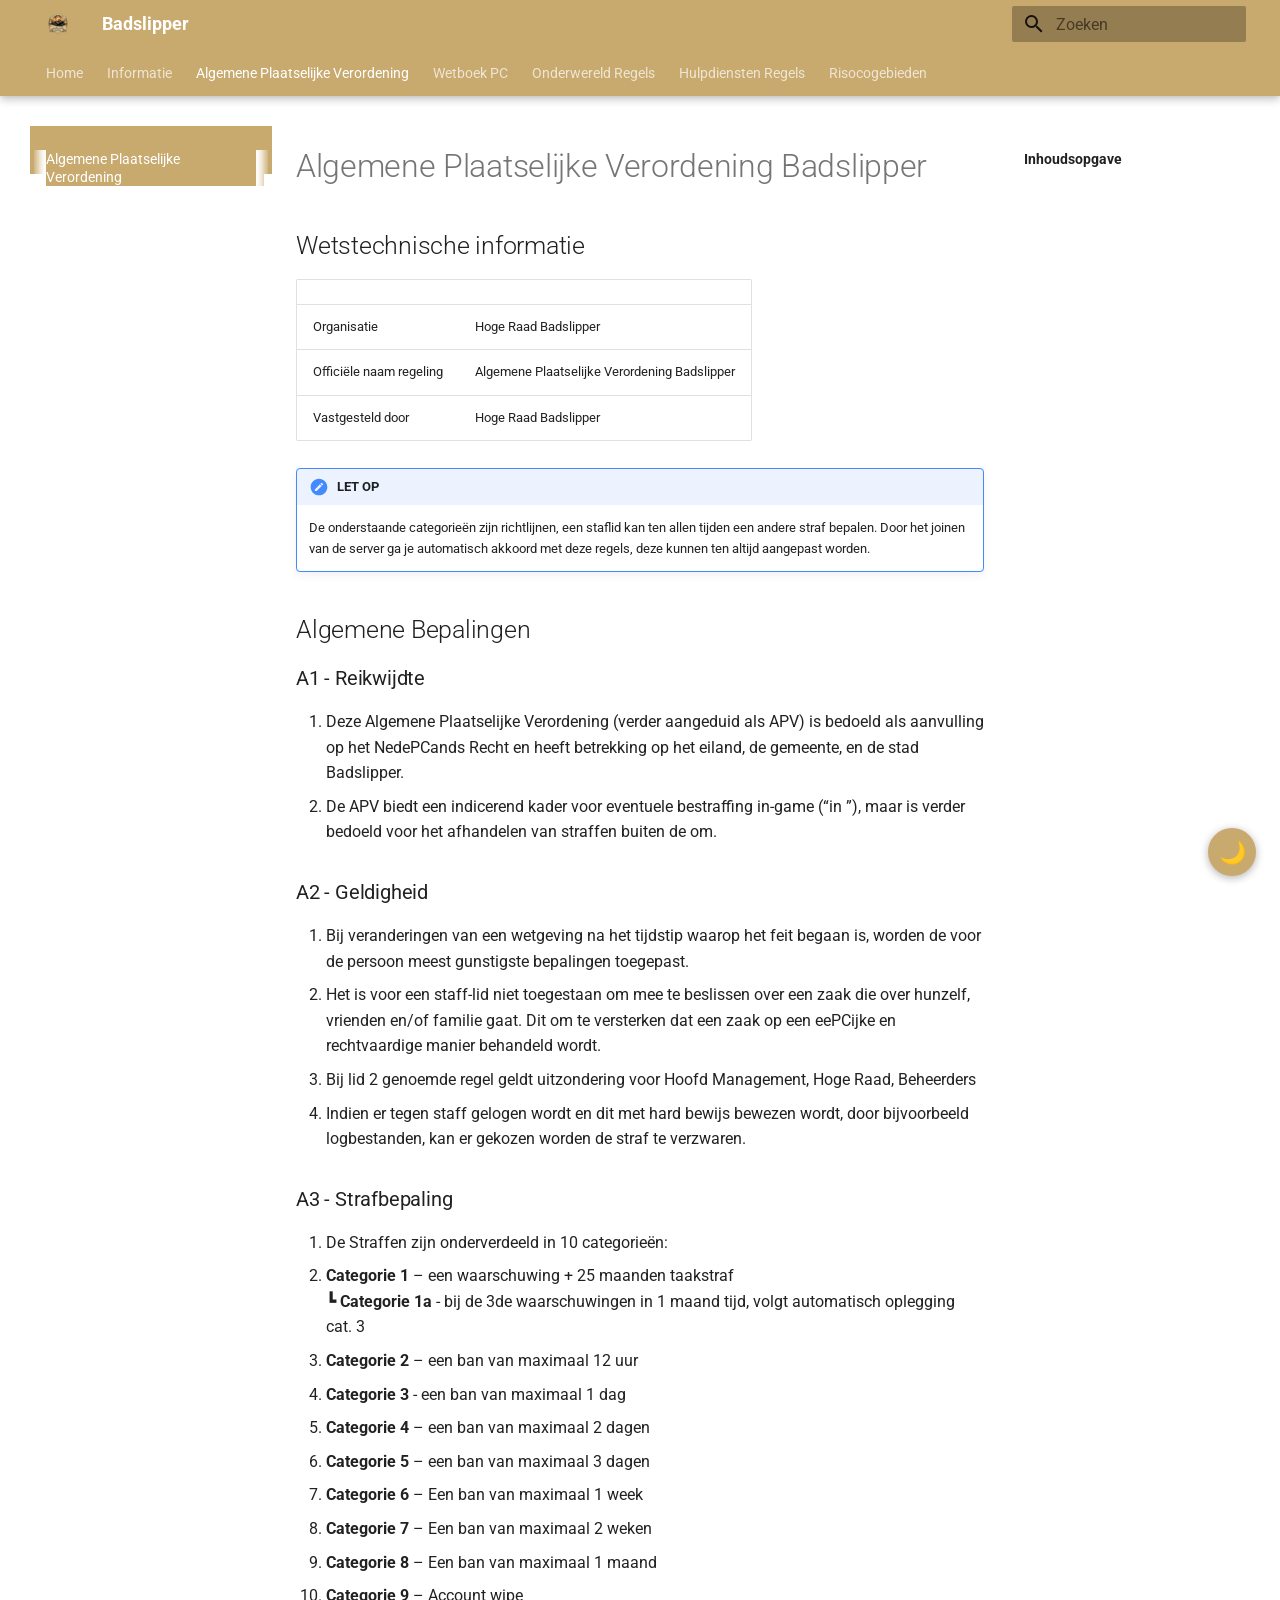
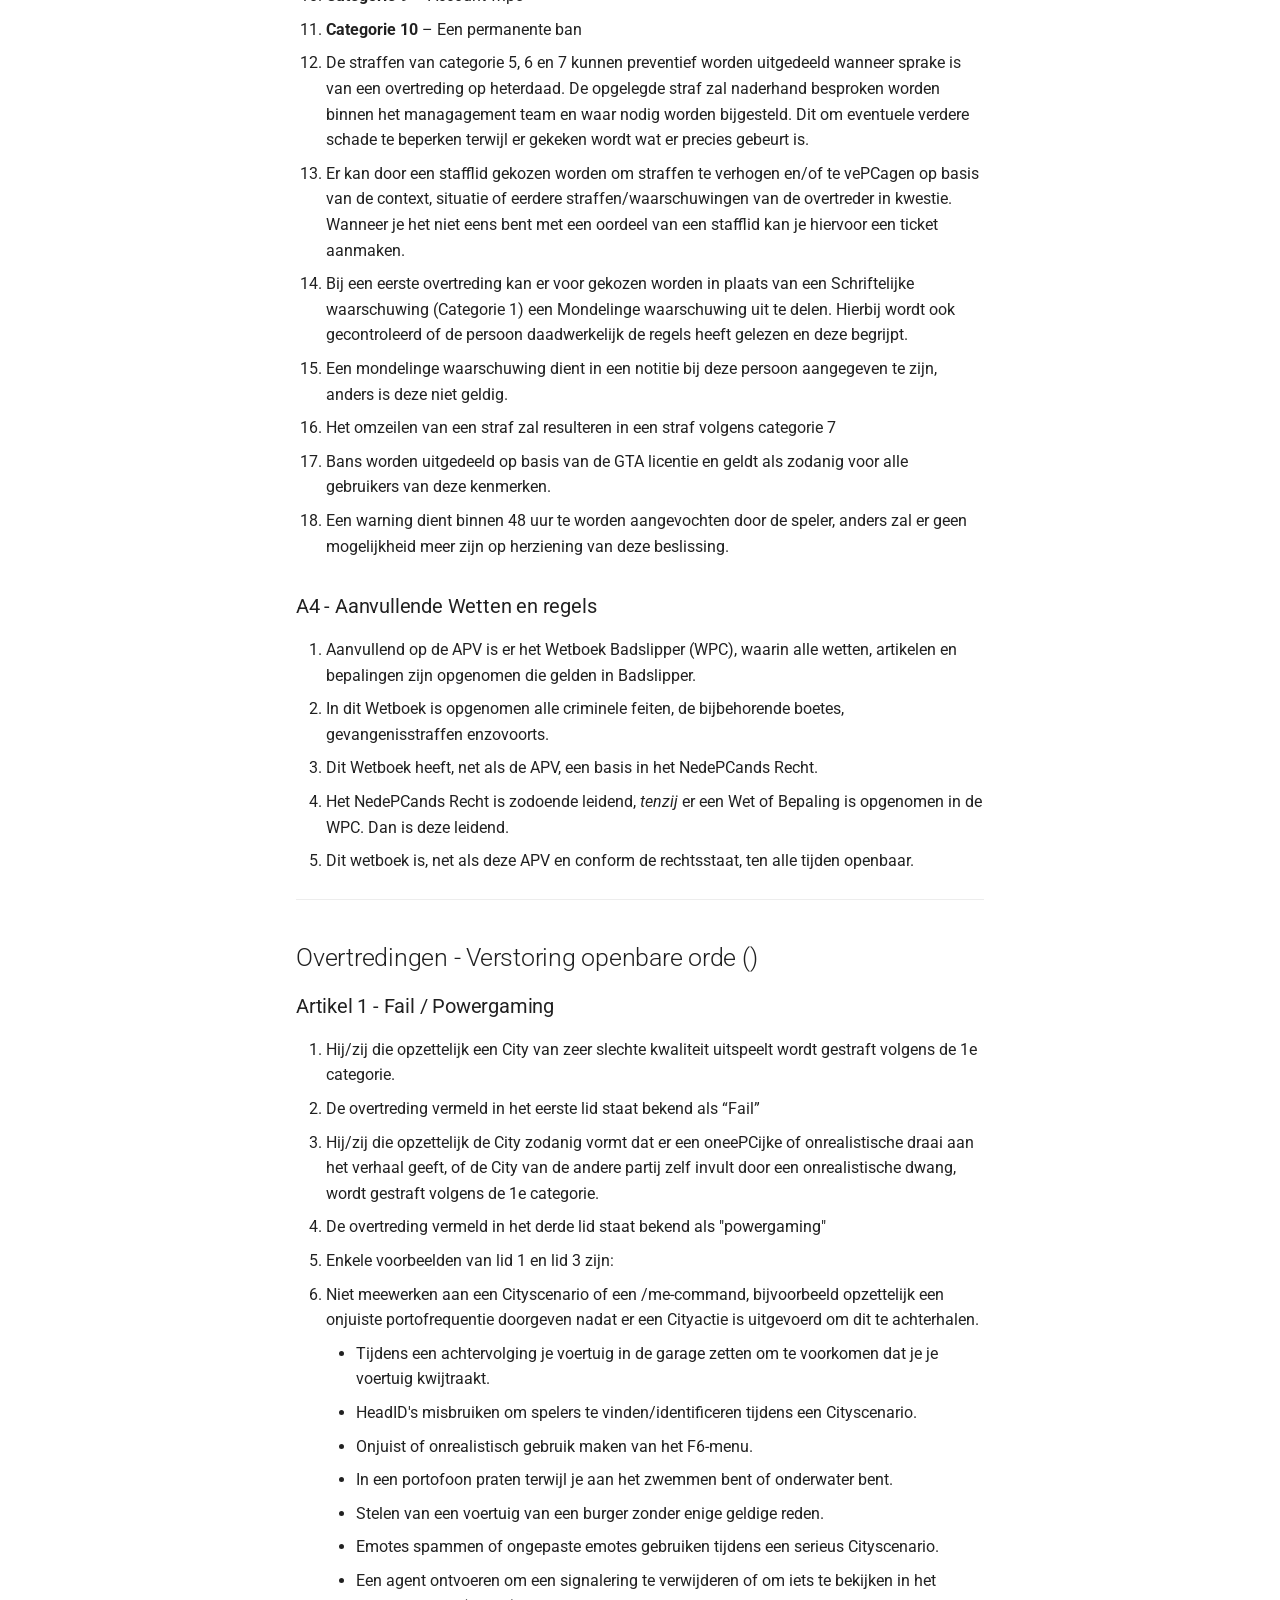
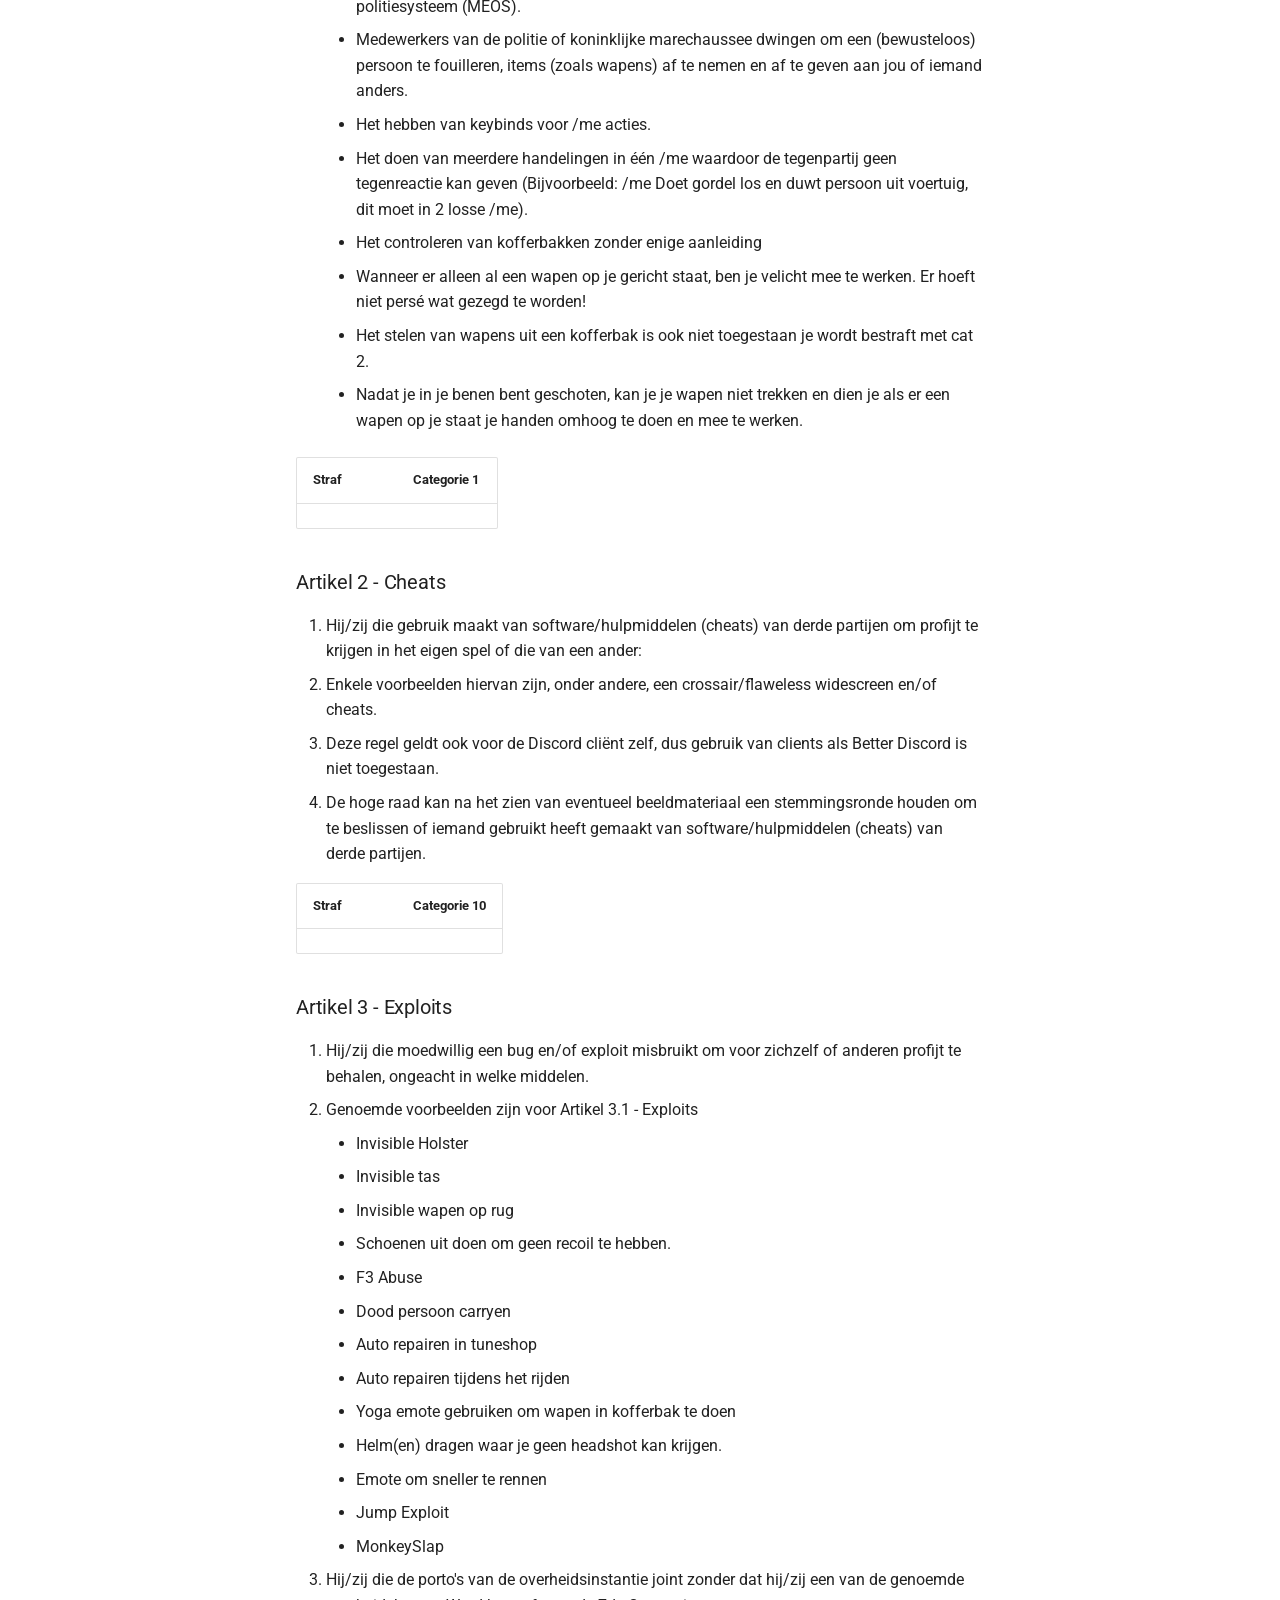
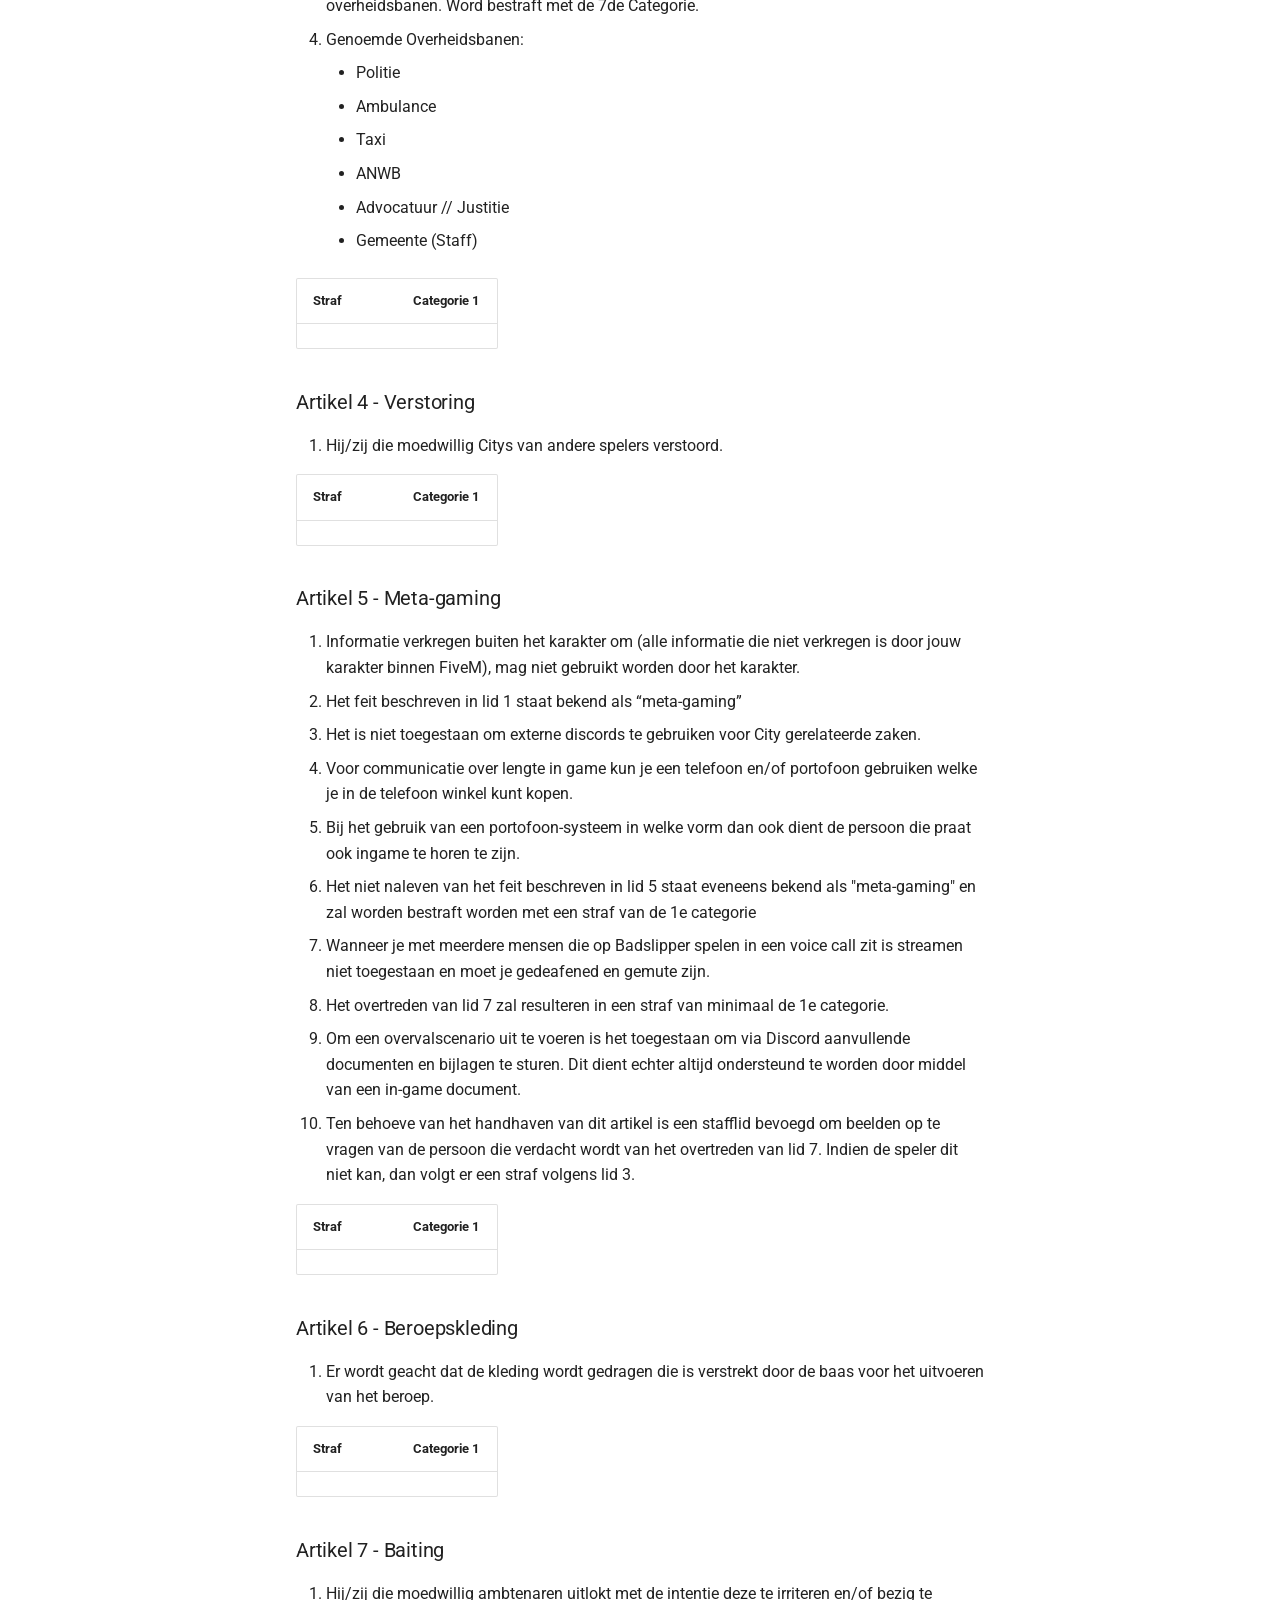
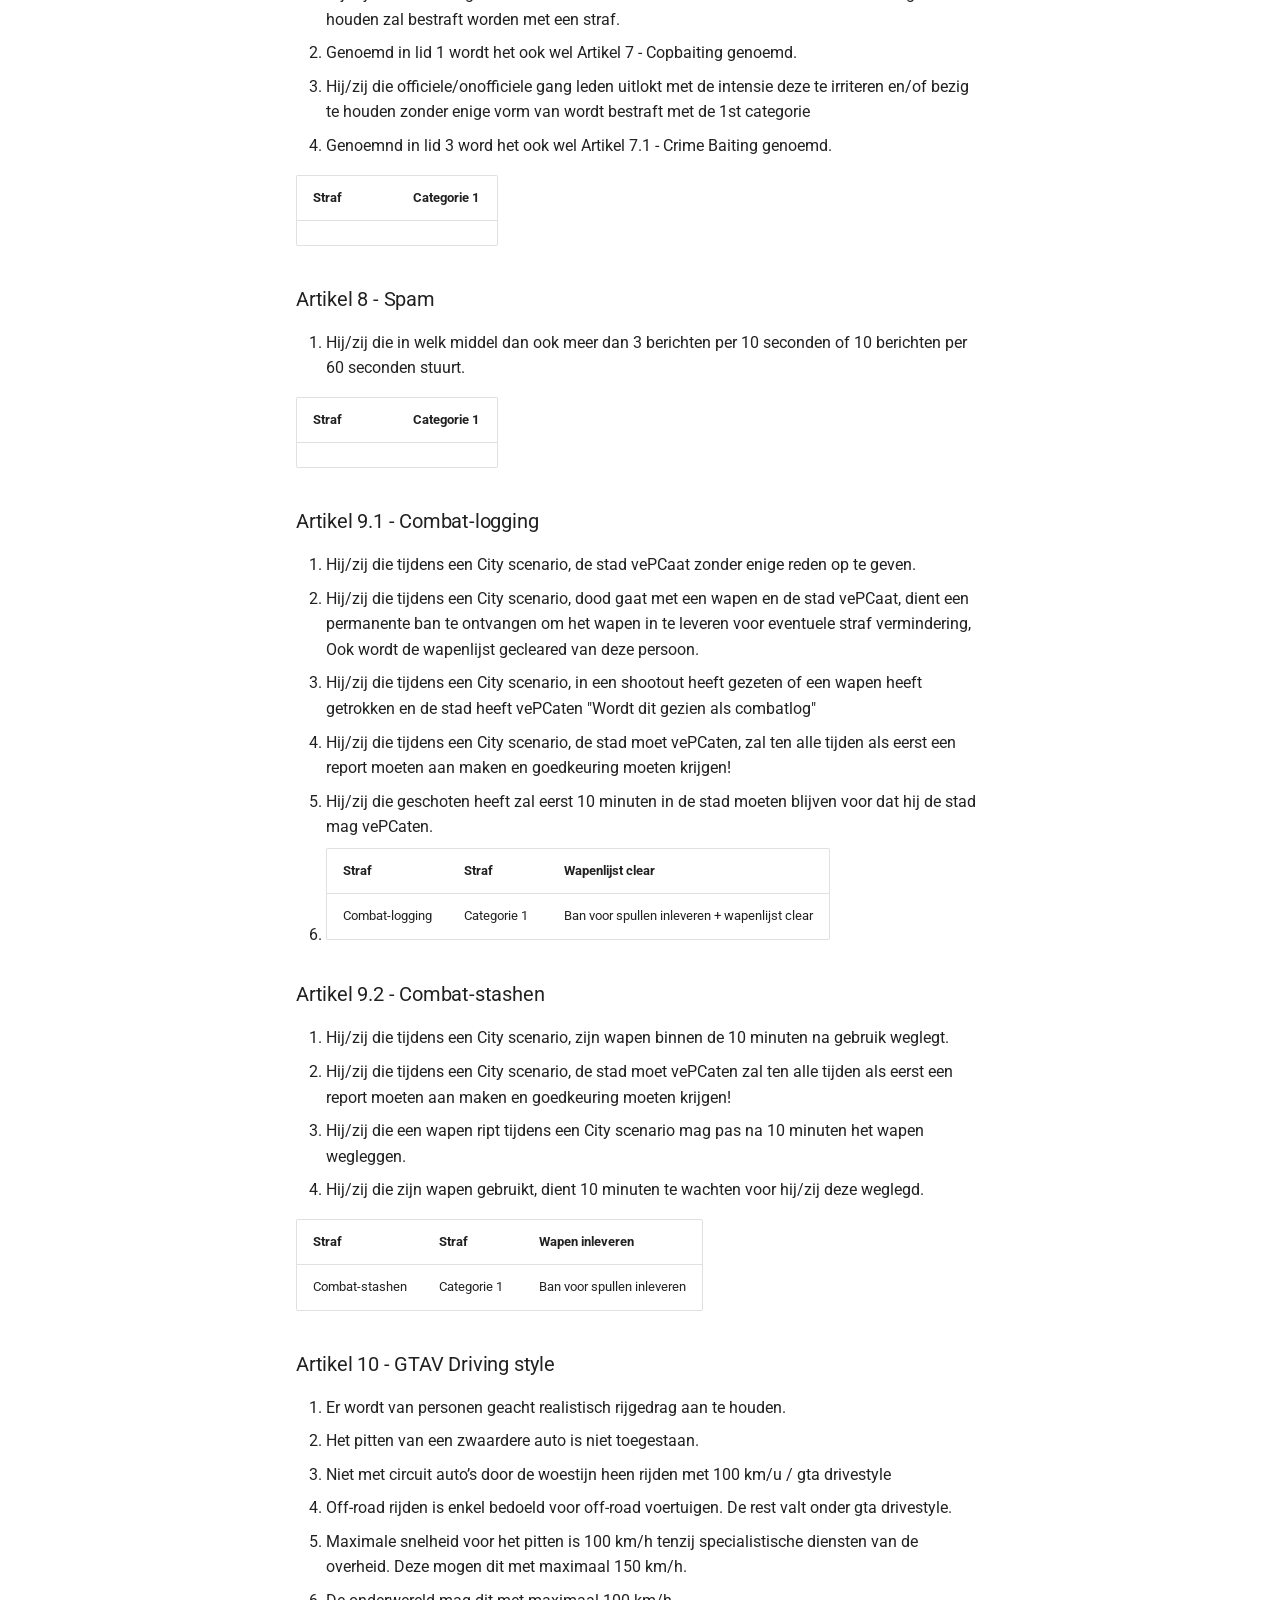
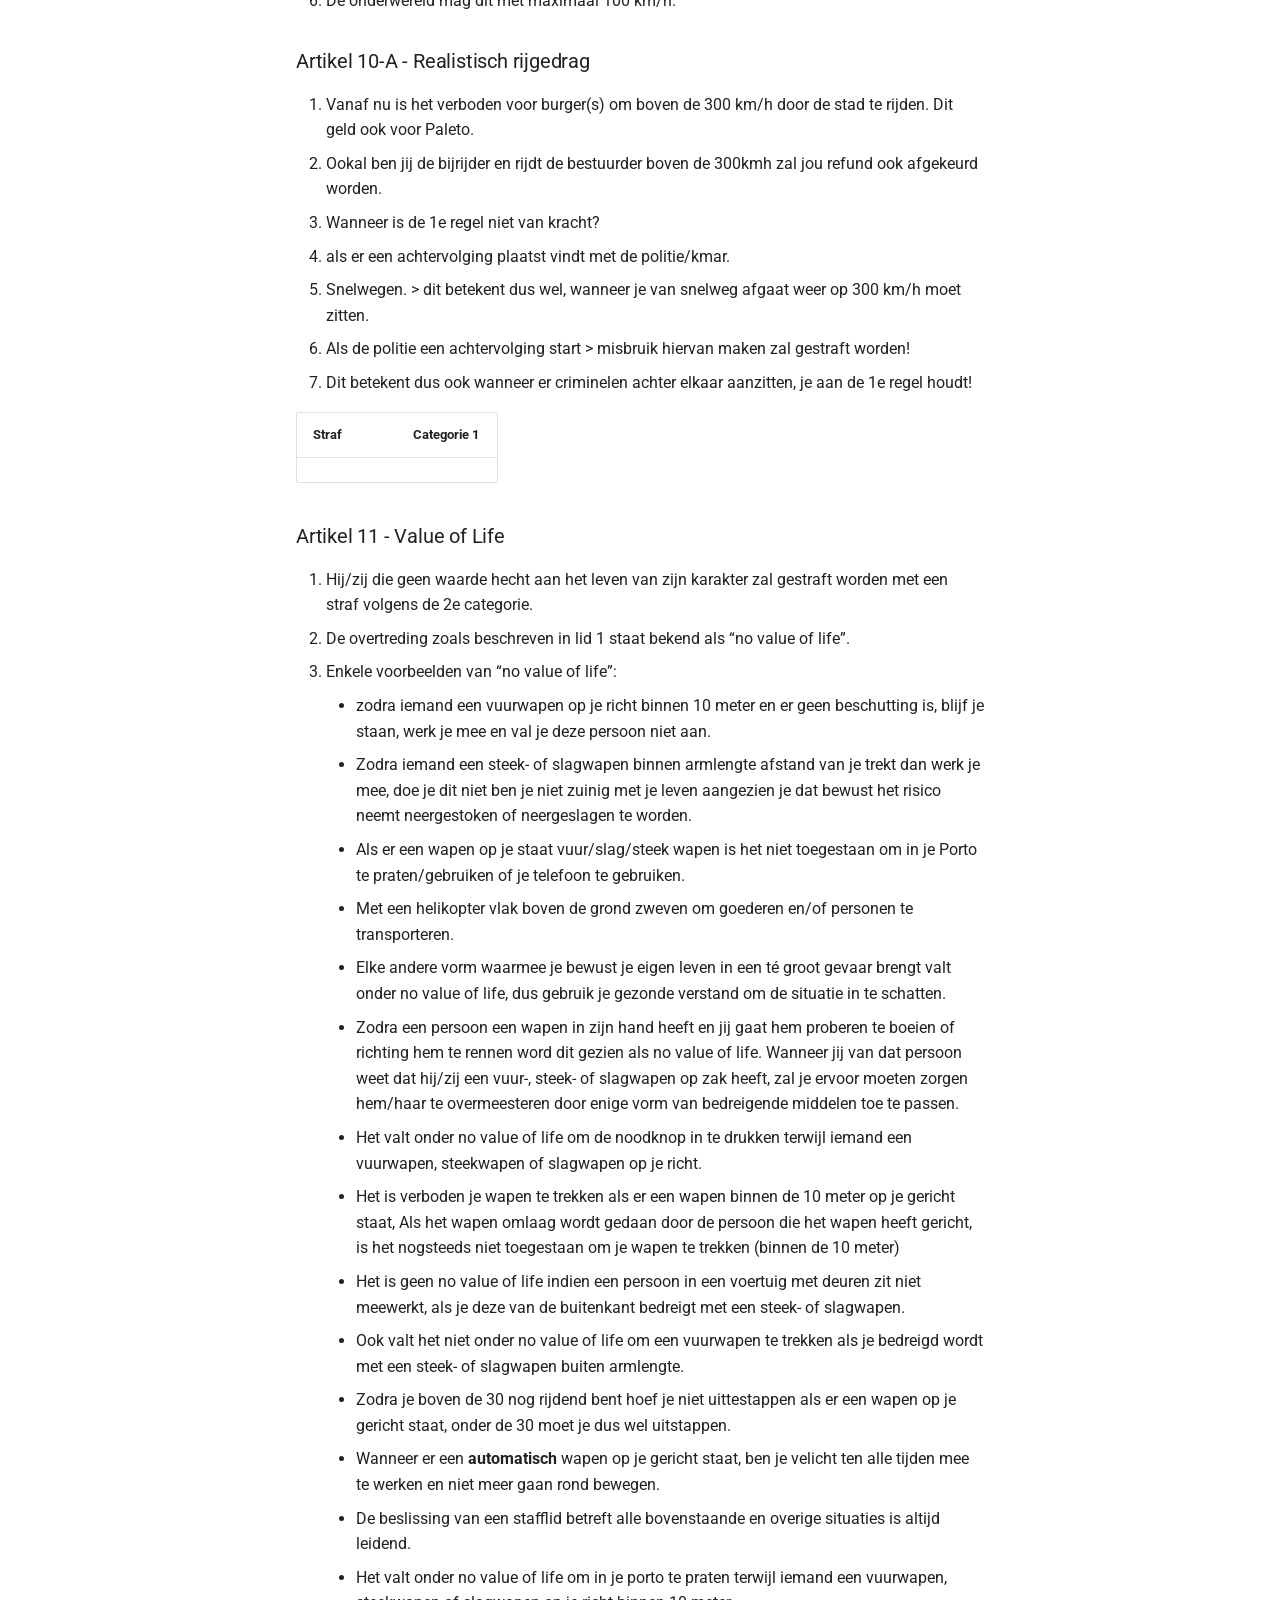
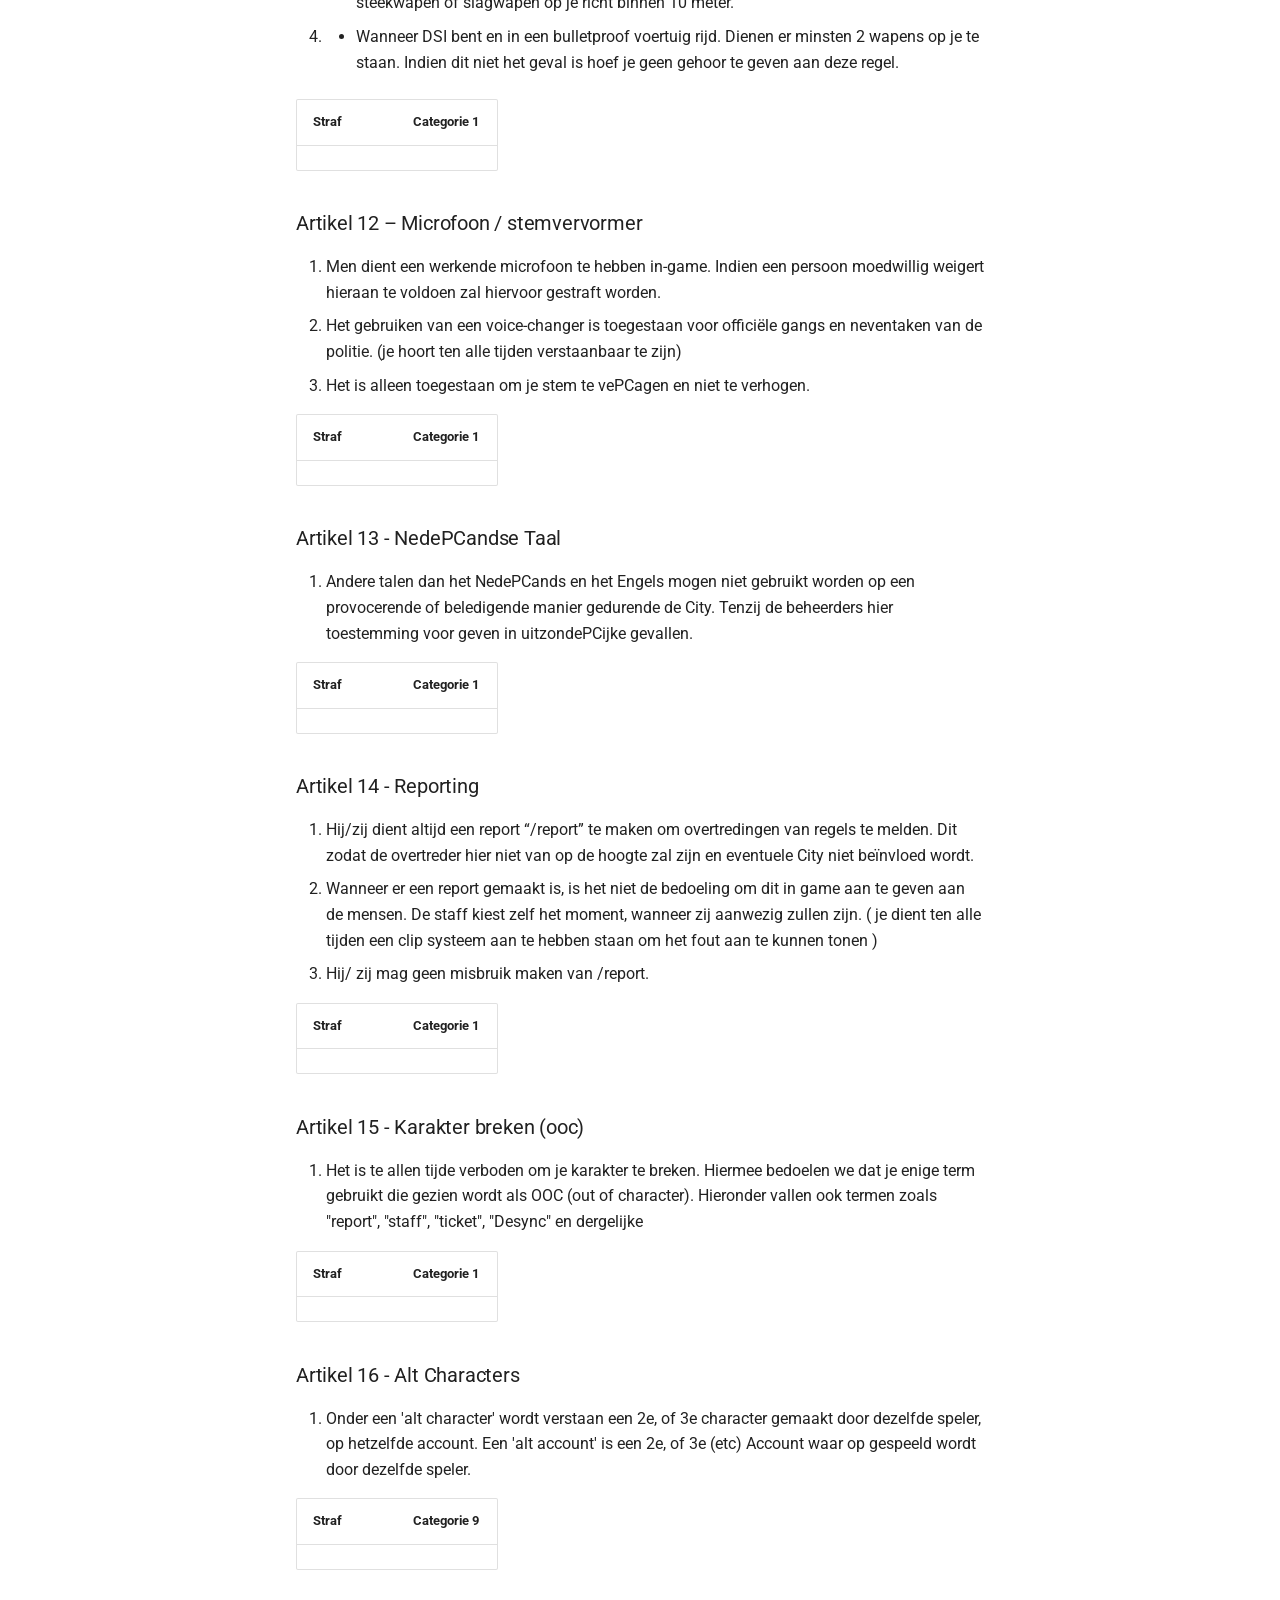
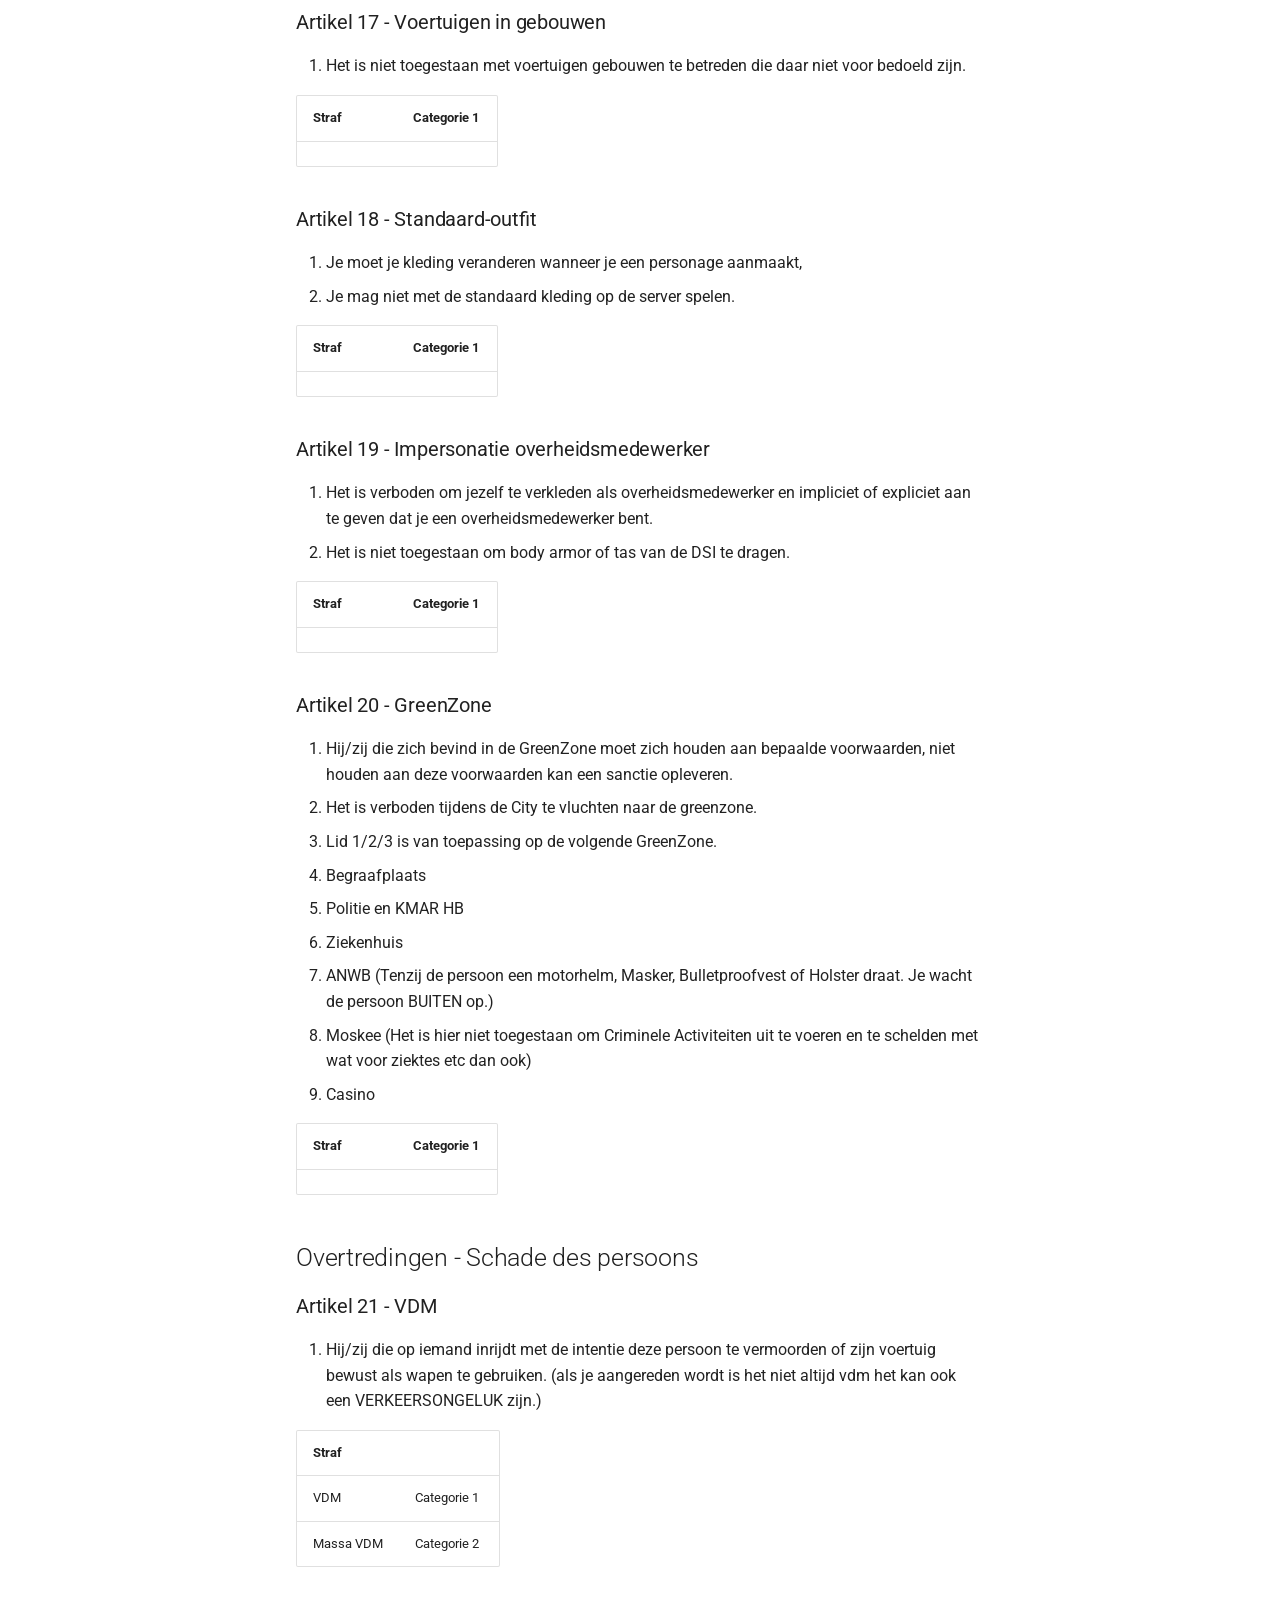
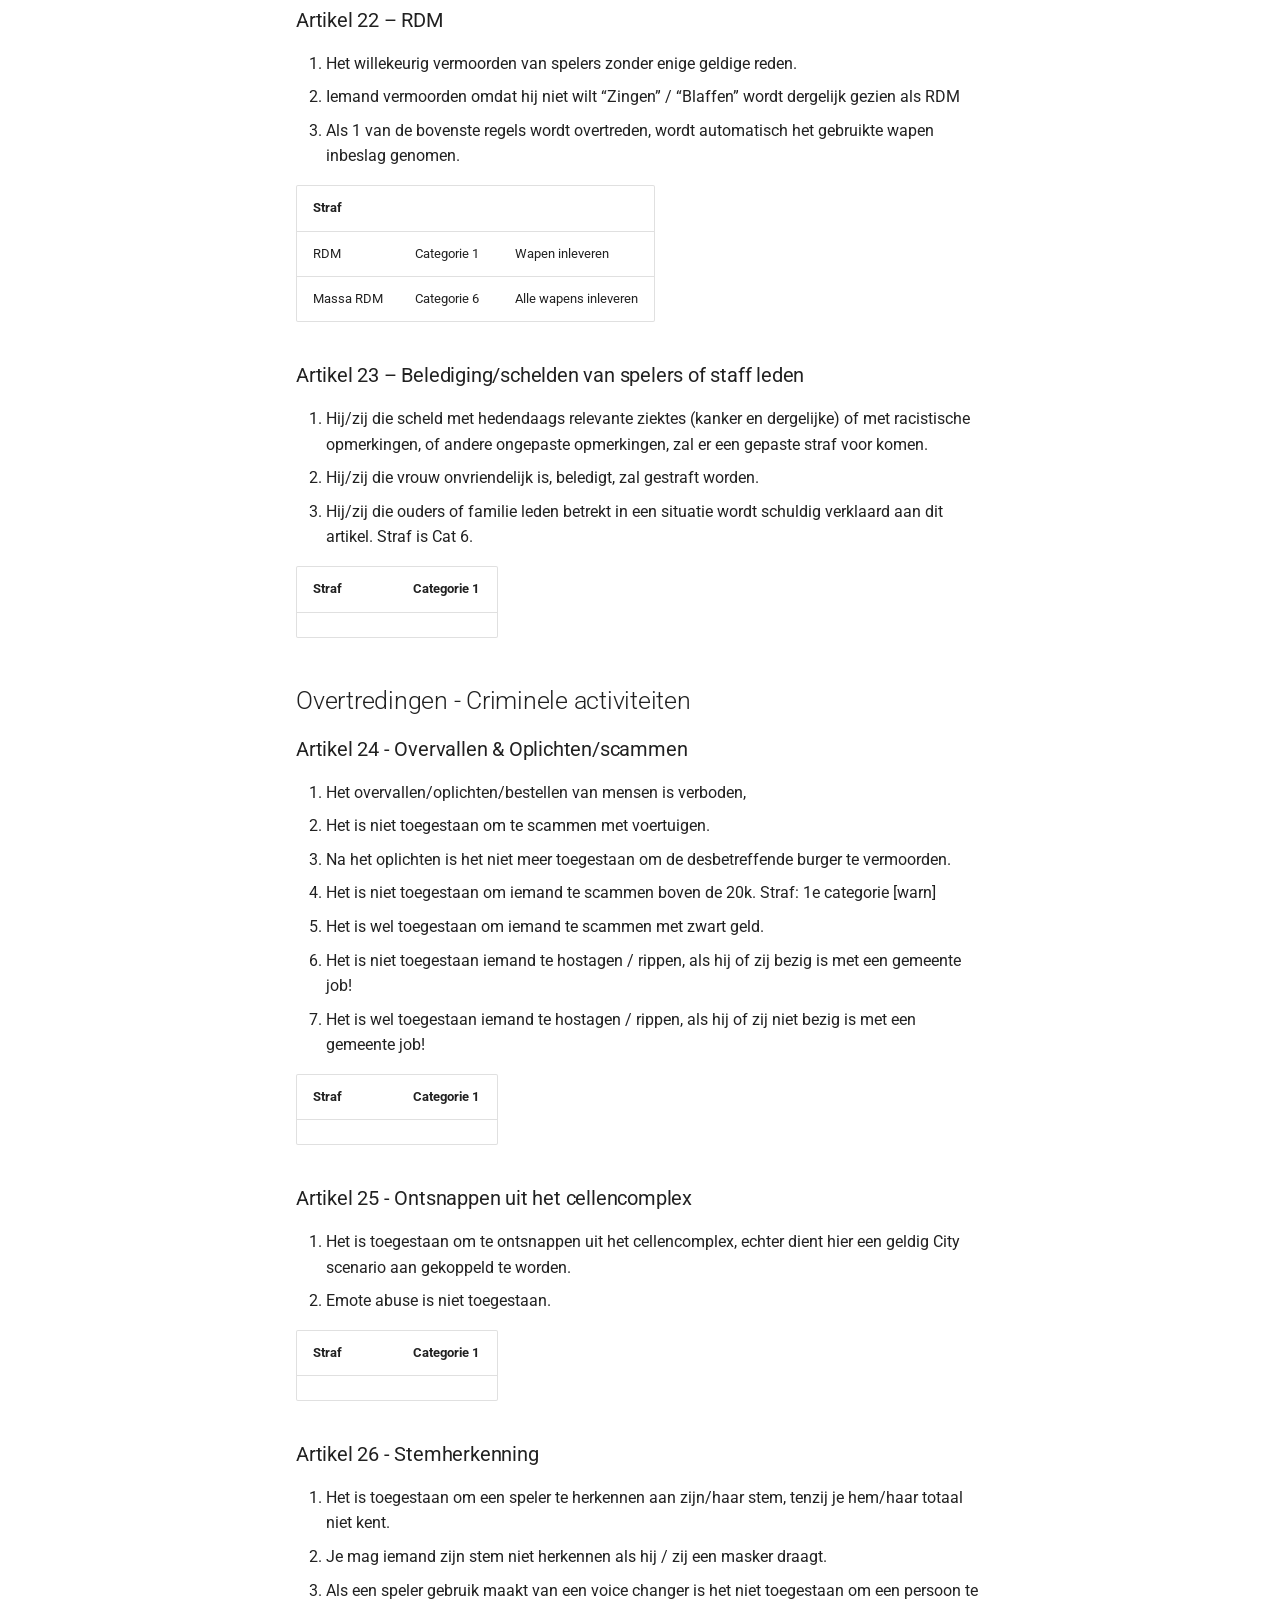
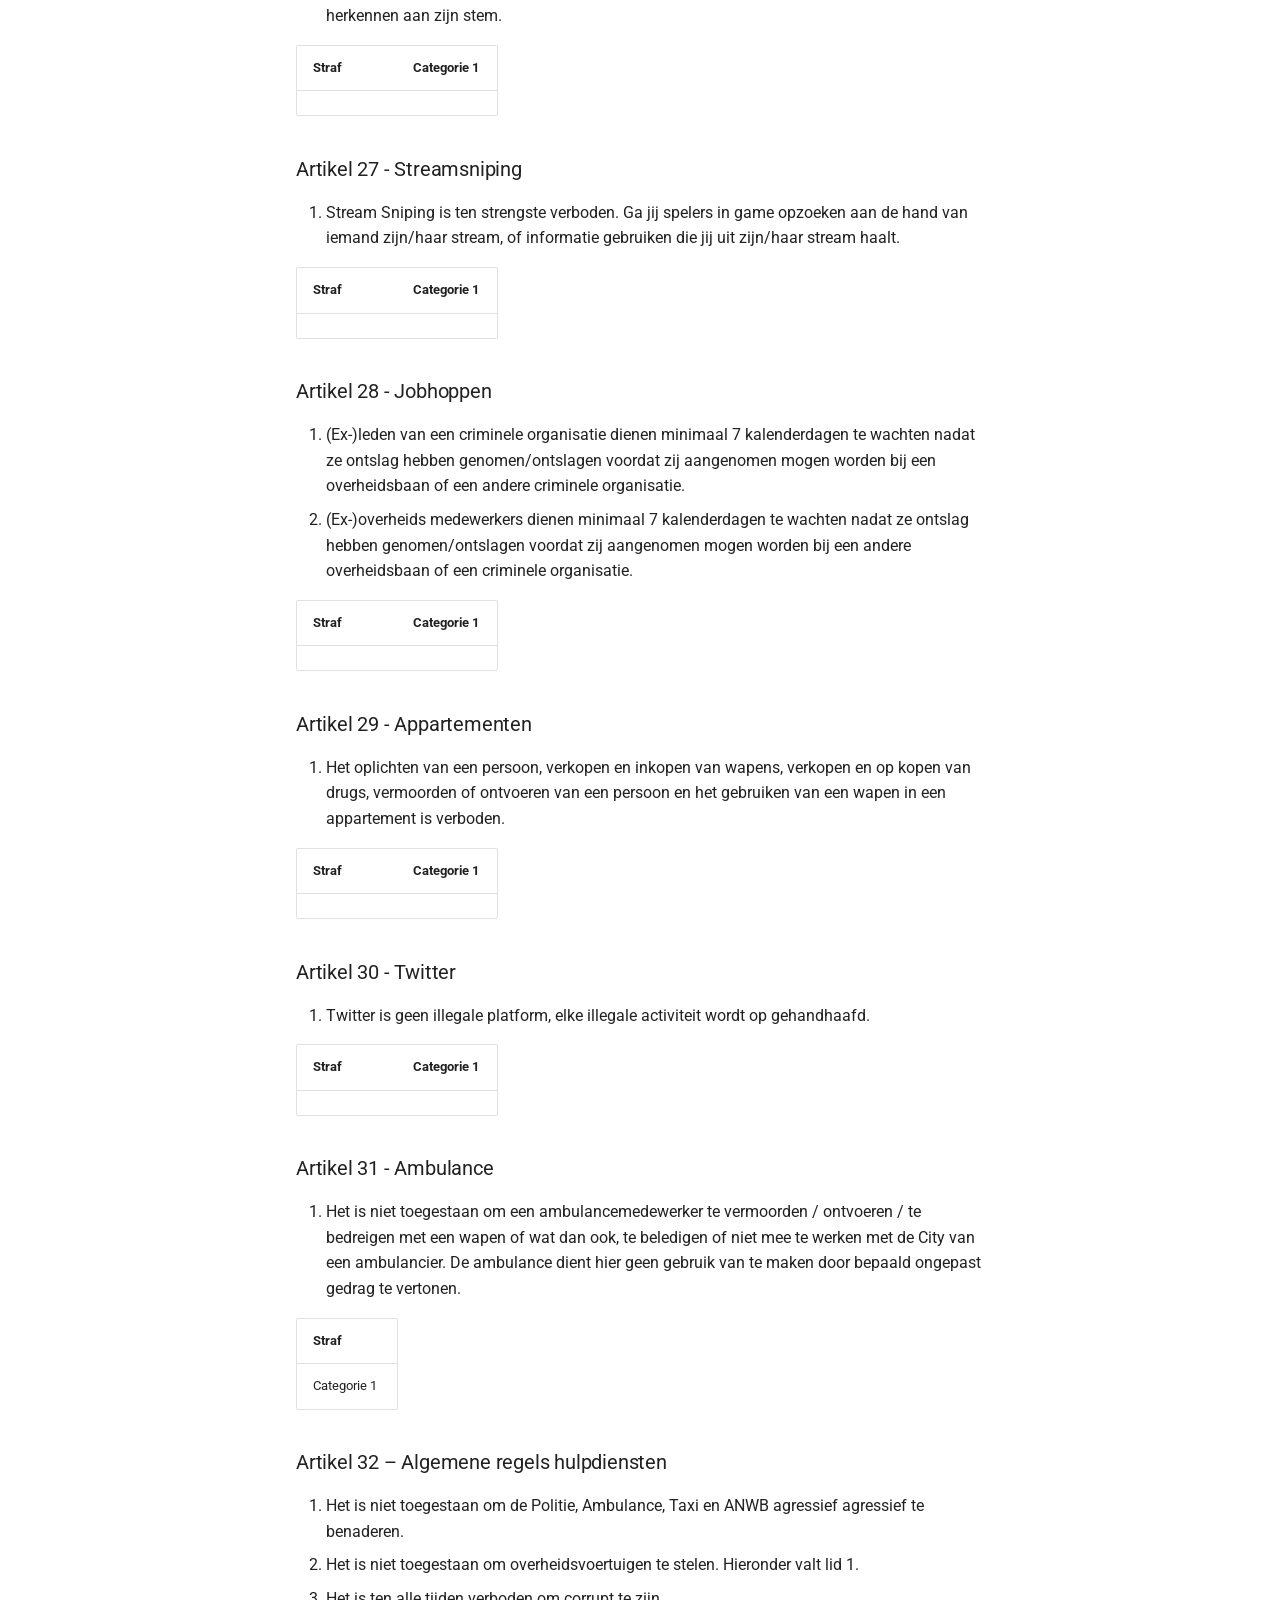
==== commit 1a08089c: "Fix: mobiel menu licht mode goud achtergrond + witte tekst (sidebar fix)" ====
--- a/apv/index.html
+++ b/apv/index.html
@@ -36,7 +36,7 @@
       <link rel="stylesheet" href="../assets/stylesheets/main.6543a935.min.css">
       
         
-        <link rel="stylesheet" href="../assets/stylesheets/palette.06af60db.min.css"><style>.md-header,.md-header__inner,.md-header__option,.md-tabs,.md-tabs__list,.md-header__title{background:#c8a96e!important;color:#fff!important}.md-header__button.md-logo img{border-radius:6px;max-height:2rem;width:auto;background:transparent!important}.md-nav--secondary .md-nav__title,.md-sidebar--secondary{background:var(--md-default-bg-color)!important}</style>
+        <link rel="stylesheet" href="../assets/stylesheets/palette.06af60db.min.css"><style>.md-header,.md-header__inner,.md-header__option,.md-tabs,.md-tabs__list,.md-header__title{background:#c8a96e!important;color:#fff!important}.md-nav--primary .md-nav__title[for="__drawer"]{background:#c8a96e!important;color:#fff!important}.md-header__button.md-logo img{border-radius:6px;max-height:2rem;width:auto;background:transparent!important}.md-nav--secondary .md-nav__title,.md-sidebar--secondary{background:var(--md-default-bg-color)!important}[data-md-color-scheme="default"] .md-nav--primary .md-nav__item .md-nav__link{color:var(--md-default-fg-color)!important}[data-md-color-scheme="default"] .md-nav--primary .md-nav__title{color:var(--md-default-fg-color)!important}[data-md-color-scheme="default"] .md-overlay{background:rgba(0,0,0,0.54)!important}body:not([data-md-color-scheme="slate"]) .md-nav--primary .md-nav__item .md-nav__link{color:#222!important}body:not([data-md-color-scheme="slate"]) .md-nav--primary .md-nav__title[for="__drawer"]{color:#222!important}</style>
       
       
 
@@ -2960,7 +2960,7 @@
 </script>
       
     
-  <script>var searchInput = document.querySelector('.md-search__input'); var resultsContainer = document.getElementById('results-container'); if (!resultsContainer) {   resultsContainer = document.createElement('div');   resultsContainer.id = 'results-container';   resultsContainer.className = 'md-search__results';   var searchForm = document.querySelector('.md-search__form');   if (searchForm) searchForm.appendChild(resultsContainer); } if (searchInput && resultsContainer) {   SimpleJekyllSearch({     searchInput: searchInput,     resultsContainer: resultsContainer,     json: '../search.json',     limit: 10,     searchResultTemplate: '<div class="md-search__result"><a href="{url}">{title}</a><p>{content}</p></div>',     noResultsText: 'Geen resultaten gevonden'   }); } </script> <style>#theme-toggle{position:fixed;bottom:24px;right:24px;z-index:9999;background:#C8A96E;color:#222;border:none;border-radius:50%;width:48px;height:48px;font-size:22px;cursor:pointer;box-shadow:0 2px 8px rgba(0,0,0,0.3);transition:background 0.2s;}#theme-toggle:hover{background:#b8915a;}body.darkmode{background:#1a1a1a!important;color:#eee!important;}body.darkmode .md-main,body.darkmode .md-content,body.darkmode .md-typeset,body.darkmode table,body.darkmode .md-footer,body.darkmode .md-sidebar{background:#222!important;color:#eee!important;}body.darkmode a{color:#ffffff!important;}body.darkmode .md-nav,body.darkmode .md-nav__list,body.darkmode .md-nav__item{background:#222!important;color:#eee!important;}</style><button id="theme-toggle">🌙</button><script>(function(){var btn=document.getElementById('theme-toggle');var dark=localStorage.getItem('darkmode')==='1';function apply(d){document.body.classList.toggle('darkmode',d);btn.textContent=d?'☀️':'🌙';}apply(dark);btn.addEventListener('click',function(){dark=!dark;localStorage.setItem('darkmode',dark?'1':'0');apply(dark);});})();</script><style>.md-sidebar--primary,.md-sidebar--secondary{background:transparent!important}.md-nav__title{color:var(--md-default-fg-color)!important}.md-nav__item .md-nav__link{color:var(--md-default-fg-color--light)!important}.md-nav__item--active>.md-nav__link{color:var(--md-accent-fg-color)!important}</style></body>
+  <script>var searchInput = document.querySelector('.md-search__input'); var resultsContainer = document.getElementById('results-container'); if (!resultsContainer) {   resultsContainer = document.createElement('div');   resultsContainer.id = 'results-container';   resultsContainer.className = 'md-search__results';   var searchForm = document.querySelector('.md-search__form');   if (searchForm) searchForm.appendChild(resultsContainer); } if (searchInput && resultsContainer) {   SimpleJekyllSearch({     searchInput: searchInput,     resultsContainer: resultsContainer,     json: '../search.json',     limit: 10,     searchResultTemplate: '<div class="md-search__result"><a href="{url}">{title}</a><p>{content}</p></div>',     noResultsText: 'Geen resultaten gevonden'   }); } </script> <style>#theme-toggle{position:fixed;bottom:24px;right:24px;z-index:9999;background:#C8A96E;color:#222;border:none;border-radius:50%;width:48px;height:48px;font-size:22px;cursor:pointer;box-shadow:0 2px 8px rgba(0,0,0,0.3);transition:background 0.2s;}#theme-toggle:hover{background:#b8915a;}body.darkmode{background:#1a1a1a!important;color:#eee!important;}body.darkmode .md-main,body.darkmode .md-content,body.darkmode .md-typeset,body.darkmode table,body.darkmode .md-footer,body.darkmode .md-sidebar{background:#222!important;color:#eee!important;}body.darkmode a{color:#ffffff!important;}body.darkmode .md-nav,body.darkmode .md-nav__list,body.darkmode .md-nav__item{background:#222!important;color:#eee!important;}</style><button id="theme-toggle">🌙</button><script>(function(){var btn=document.getElementById('theme-toggle');var dark=localStorage.getItem('darkmode')==='1';function apply(d){document.body.classList.toggle('darkmode',d);btn.textContent=d?'☀️':'🌙';}apply(dark);btn.addEventListener('click',function(){dark=!dark;localStorage.setItem('darkmode',dark?'1':'0');apply(dark);});})();</script><style>.md-sidebar--primary,.md-sidebar--secondary{background:transparent!important}.md-nav__title{color:var(--md-default-fg-color)!important}.md-nav__item .md-nav__link{color:var(--md-default-fg-color--light)!important}.md-nav__item--active>.md-nav__link{color:var(--md-accent-fg-color)!important}.md-nav--primary .md-nav__link,.md-nav--primary .md-nav__item{color:#333!important}body.darkmode .md-nav--primary .md-nav__link,body.darkmode .md-nav--primary .md-nav__item{color:#eee!important}body:not(.darkmode) .md-nav--primary .md-nav__link,body:not(.darkmode) .md-nav--primary .md-nav__item,body:not(.darkmode) .md-nav--primary .md-nav__title{color:#fff!important;background:#c8a96e!important}body:not(.darkmode) .md-sidebar--primary{background:#c8a96e!important}</style></body>
 
 <!-- Mirrored from Badslipper.github.io/apv/apv/ by HTTrack Website Copier/3.x [XR&CO'2014], Tue, 25 Jun 2024 20:35:00 GMT -->
 </html>
--- a/css/timeago.css
+++ b/css/timeago.css
@@ -1,9 +1,8 @@
 /*
-  timeago output is dynamic, which breaks when you print a page.
+    timeago output is dynamic, which breaks when you print a page.
 
-  This CSS is only included when type: timeago
-  and ensures fallback to type: iso_date when printing.
-
+    This CSS is only included when type: timeago
+    and ensures fallback to type: iso_date when printing.
 */
 
 .git-revision-date-localized-plugin-iso_date { display: none }
@@ -13,7 +12,7 @@
     .git-revision-date-localized-plugin-timeago { display: none }
 }
 
-/* Fix: header title tekst wit maken (overschrijft inline color: #222) */
+/* Fix: header title tekst wit */
 .md-header__title,
 .md-header__topic,
 .md-header__topic:first-child,
@@ -21,9 +20,24 @@
   color: #ffffff !important;
 }
 
-/* Fix: links wit in donkere modus */
+/* Fix: nav-links in dark mode (MkDocs slate) */
 [data-md-color-scheme=slate] .md-nav__link,
 [data-md-color-scheme=slate] .md-nav__item--active > .md-nav__link,
 [data-md-color-scheme=slate] .md-tabs__link {
   color: #ffffff !important;
 }
+
+/* Fix: nav-links in dark mode (custom .darkmode toggle) */
+body.darkmode .md-nav--primary .md-nav__link,
+body.darkmode .md-nav--primary .md-nav__item,
+body.darkmode .md-nav--primary .md-nav__title {
+  color: #eee !important;
+}
+
+/* Fix: nav-links in light mode zichtbaar (zowel zonder class als met body:not(.darkmode)) */
+body:not(.darkmode) .md-nav--primary .md-nav__link,
+body:not(.darkmode) .md-nav--primary .md-nav__item,
+body:not(.darkmode) .md-nav--primary .md-nav__title {
+  color: #ffffff !important;
+    background: #c8a96e !important;
+}
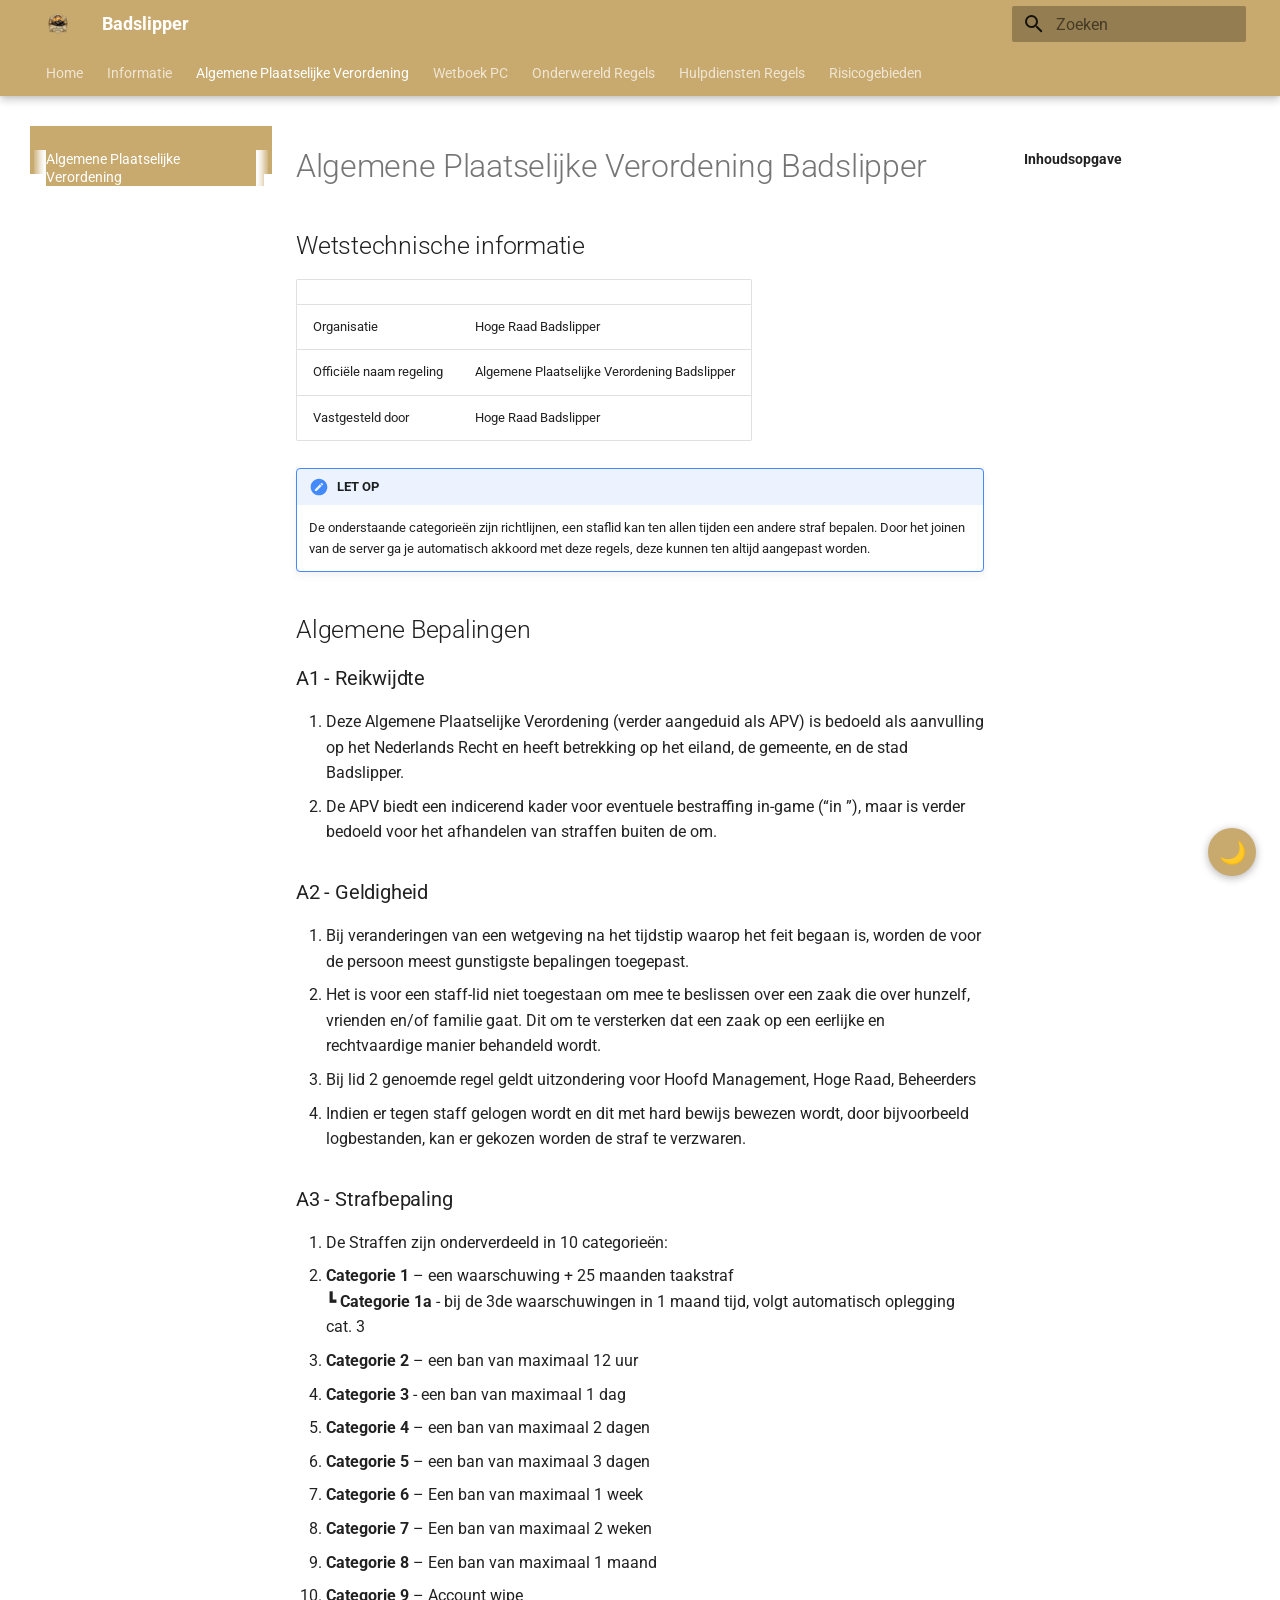
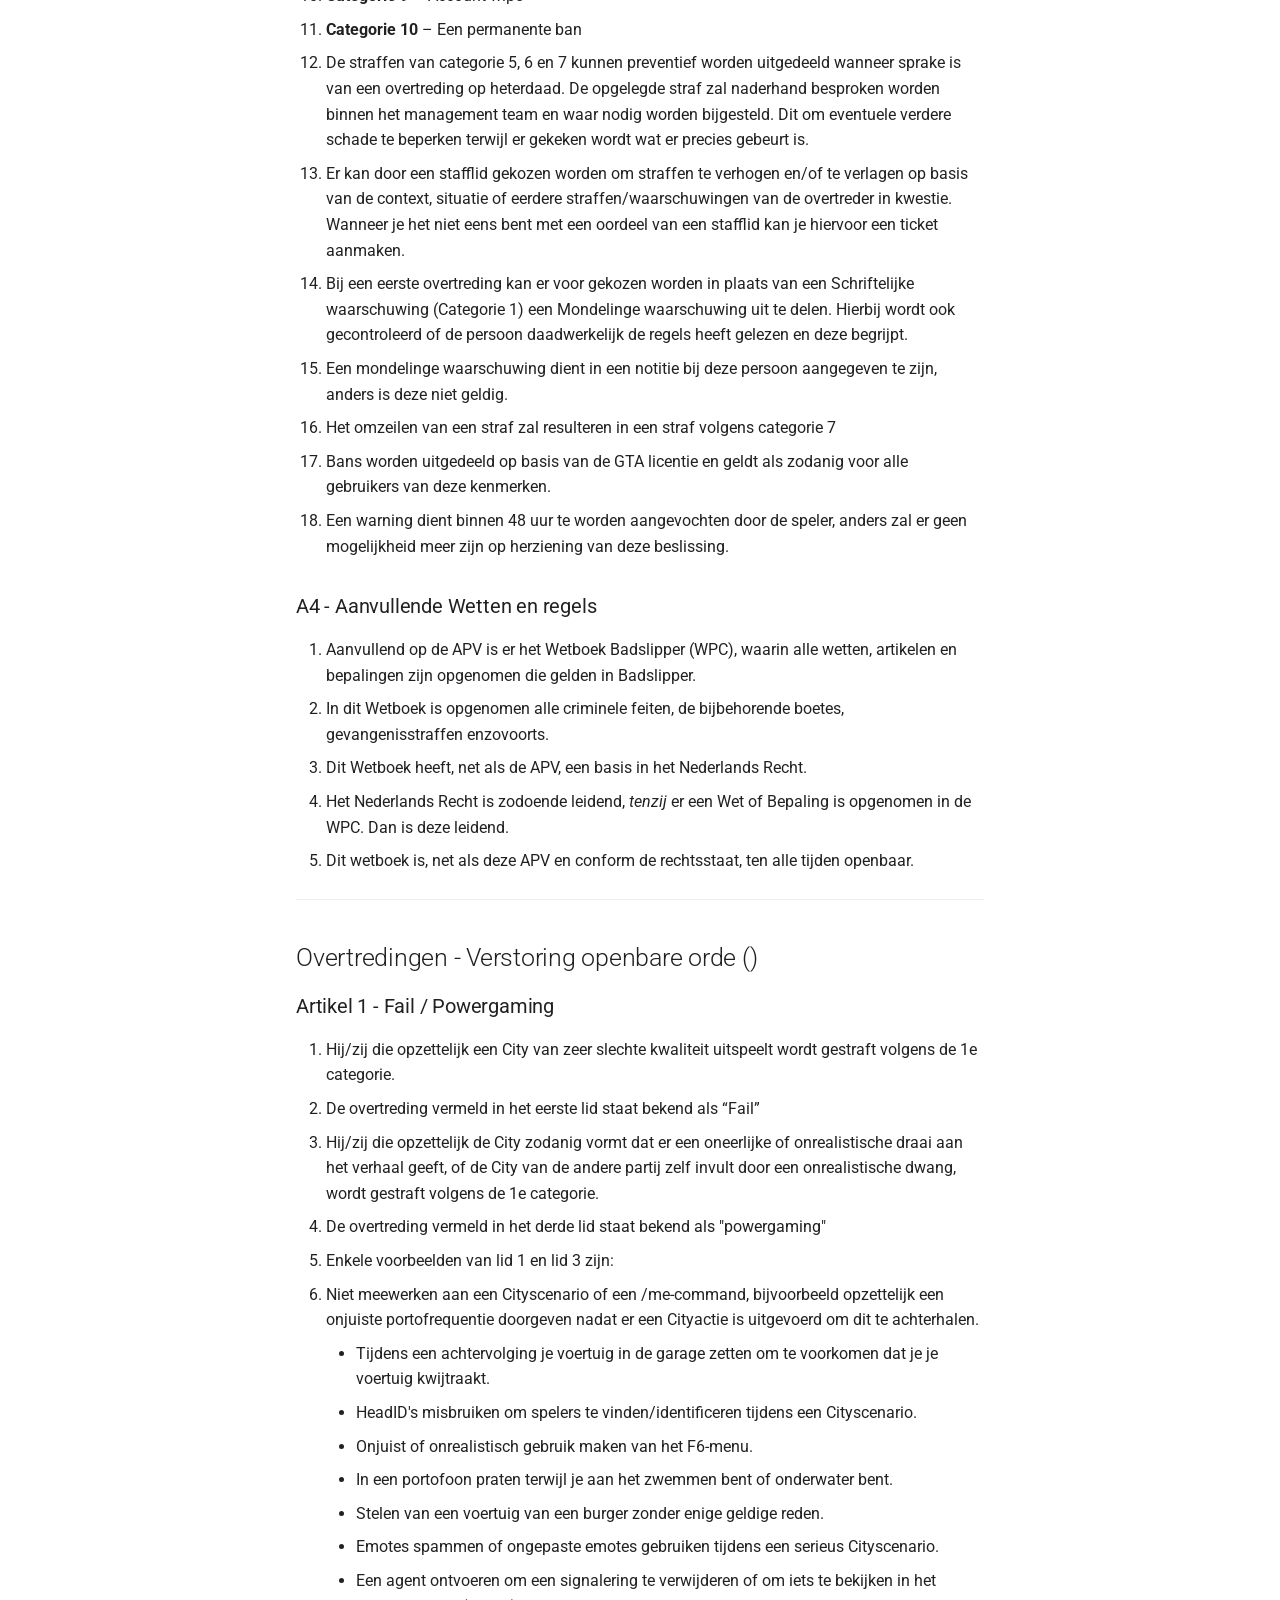
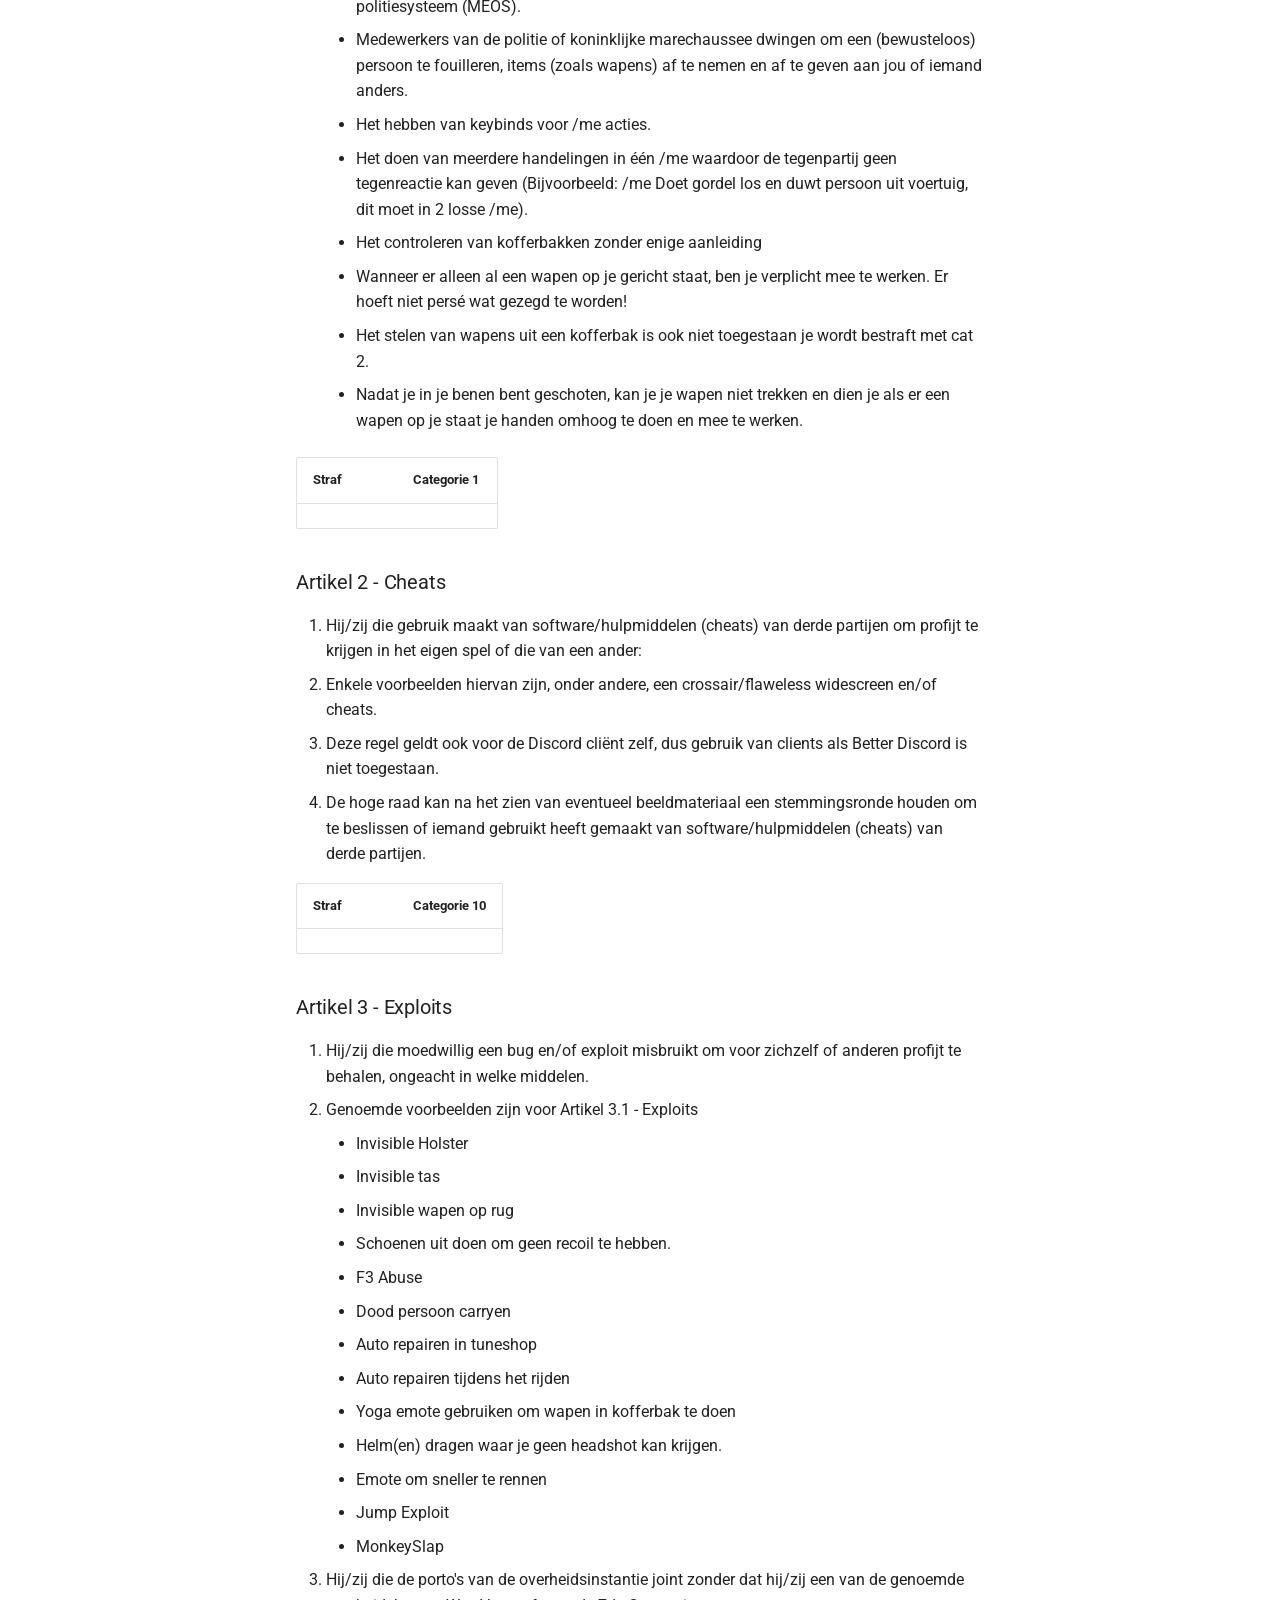
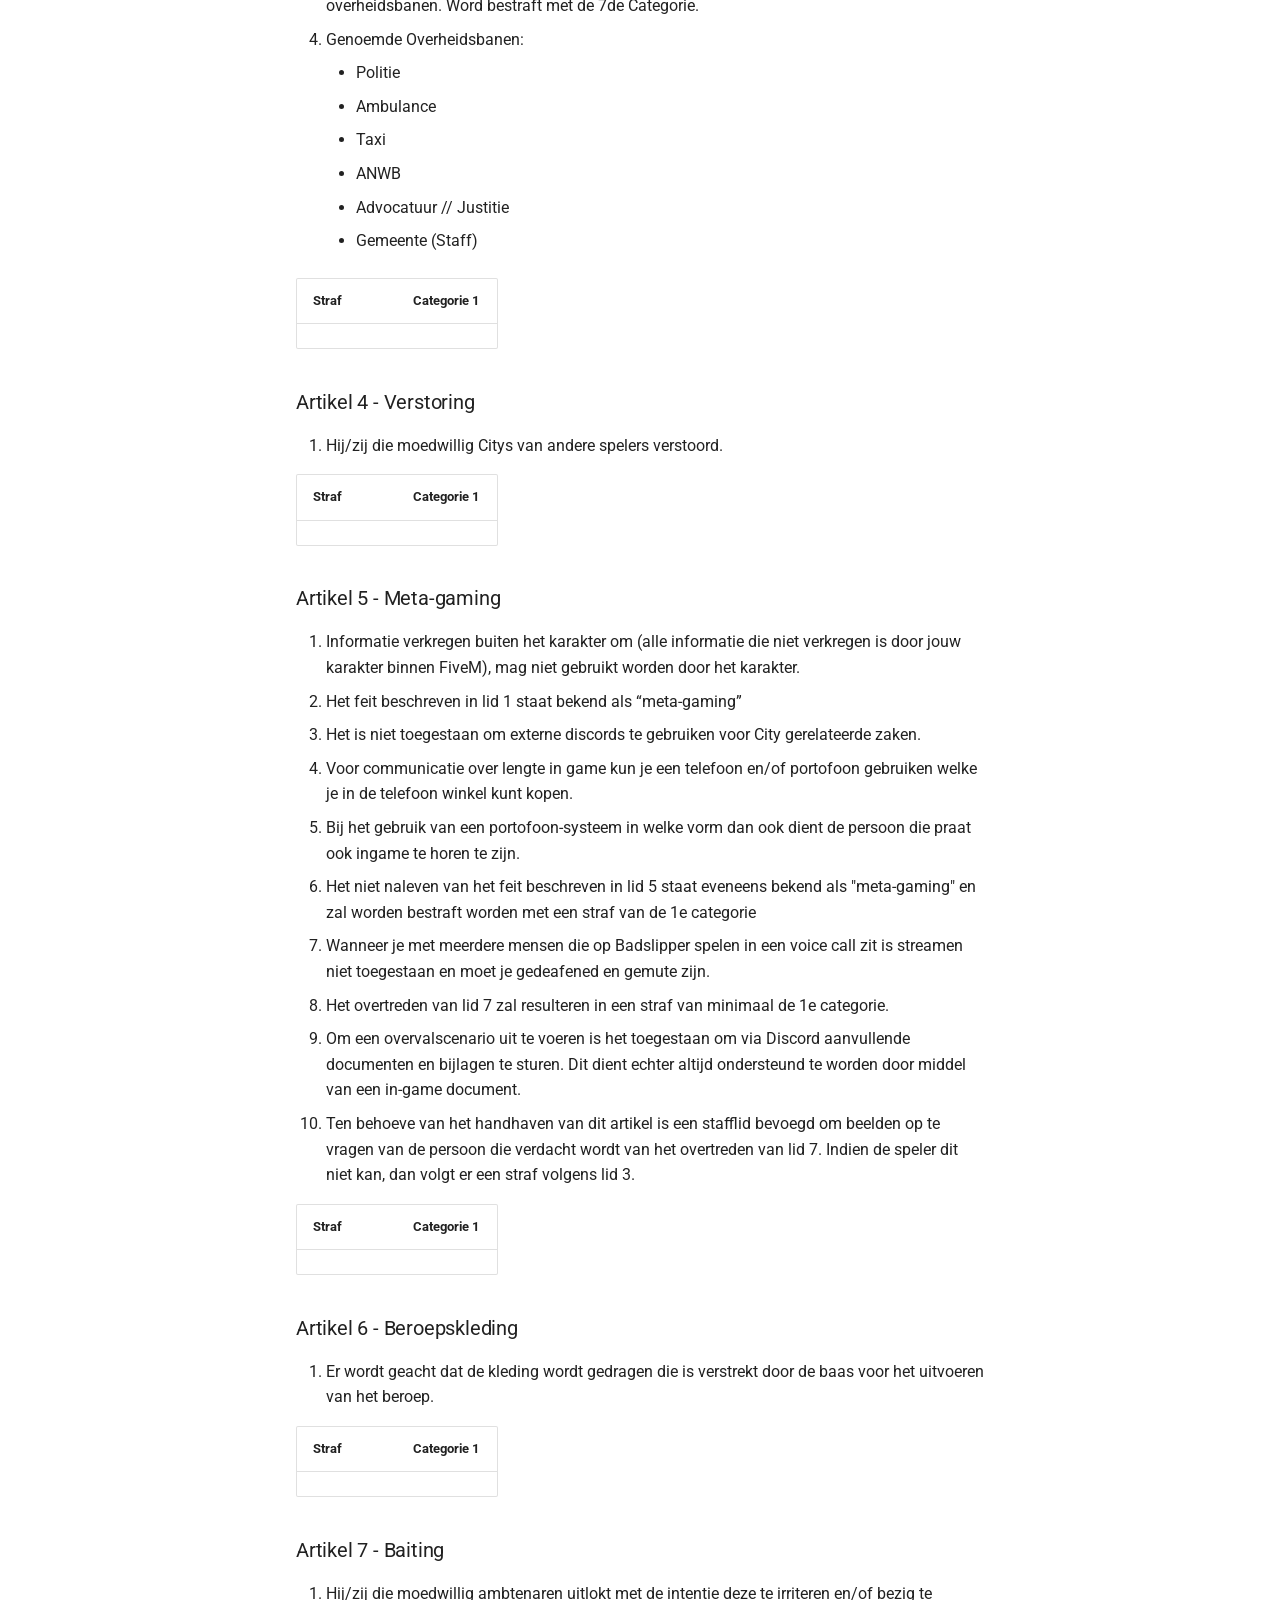
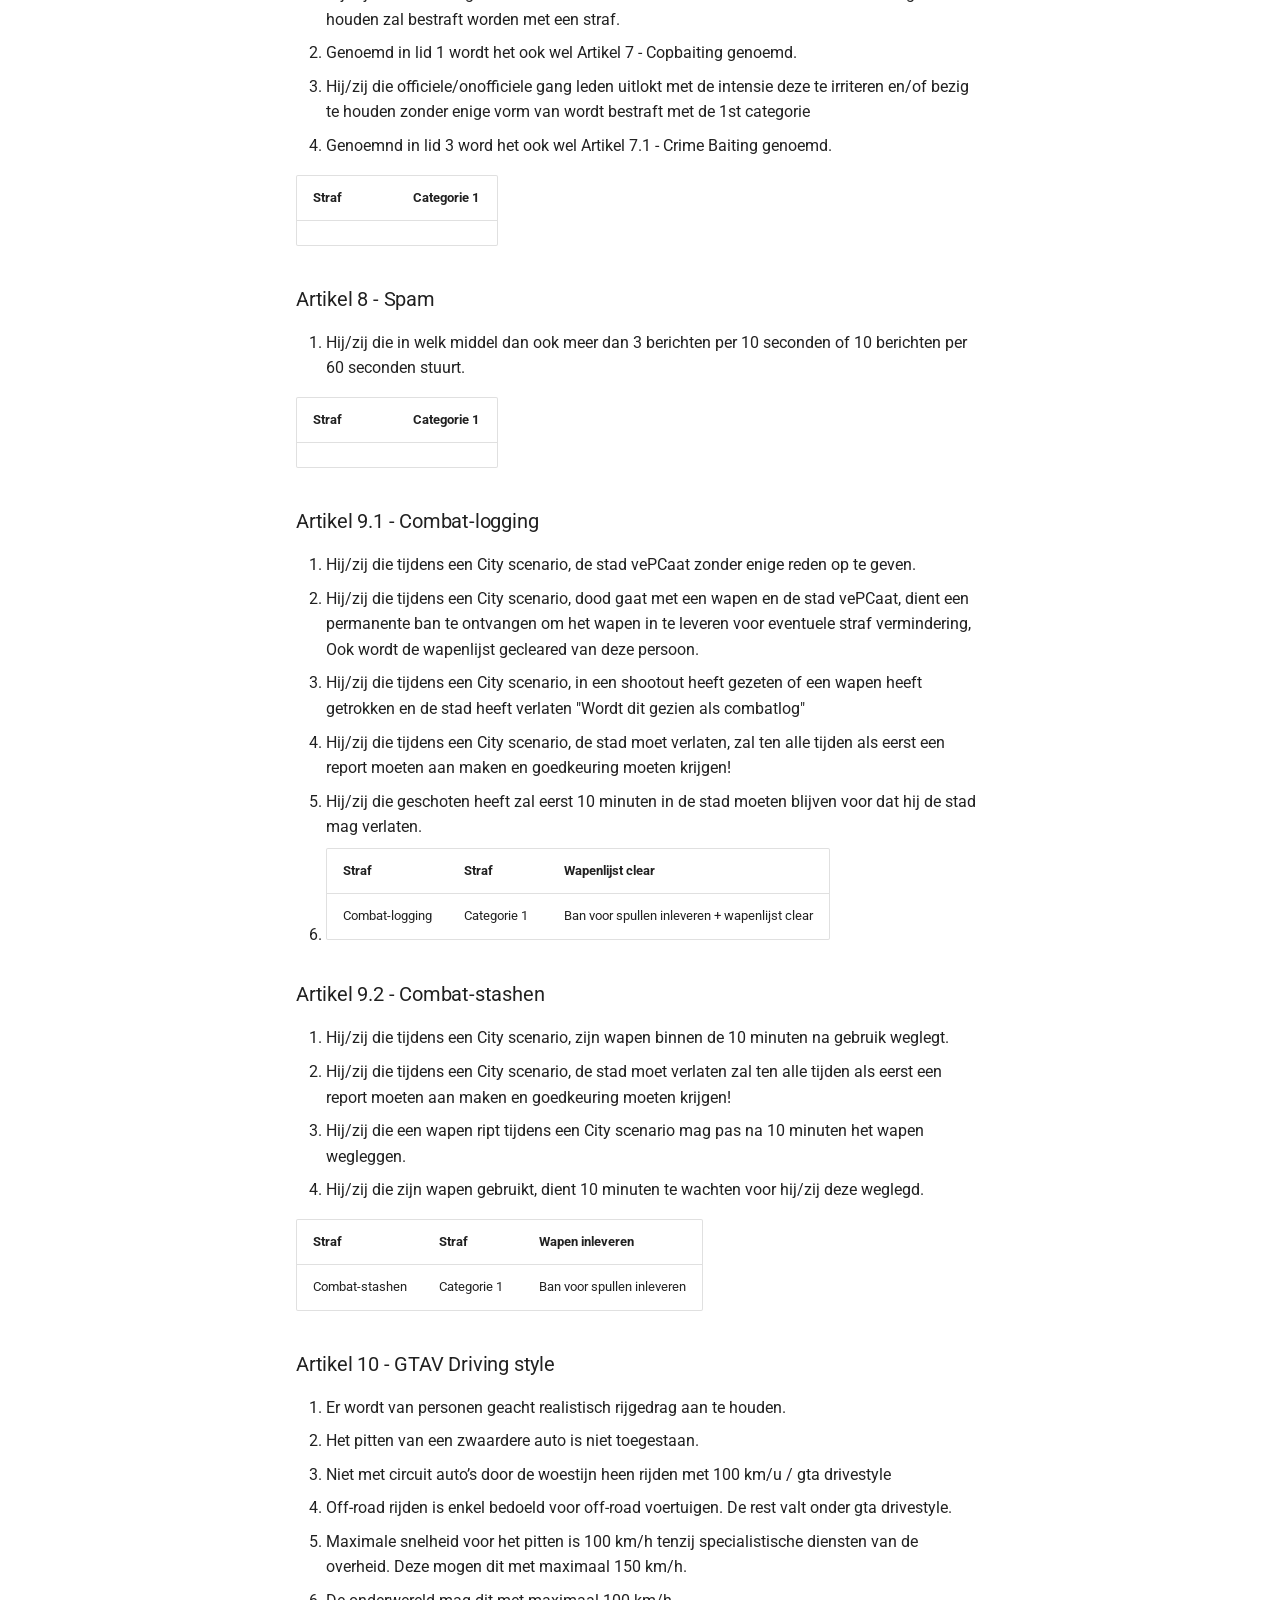
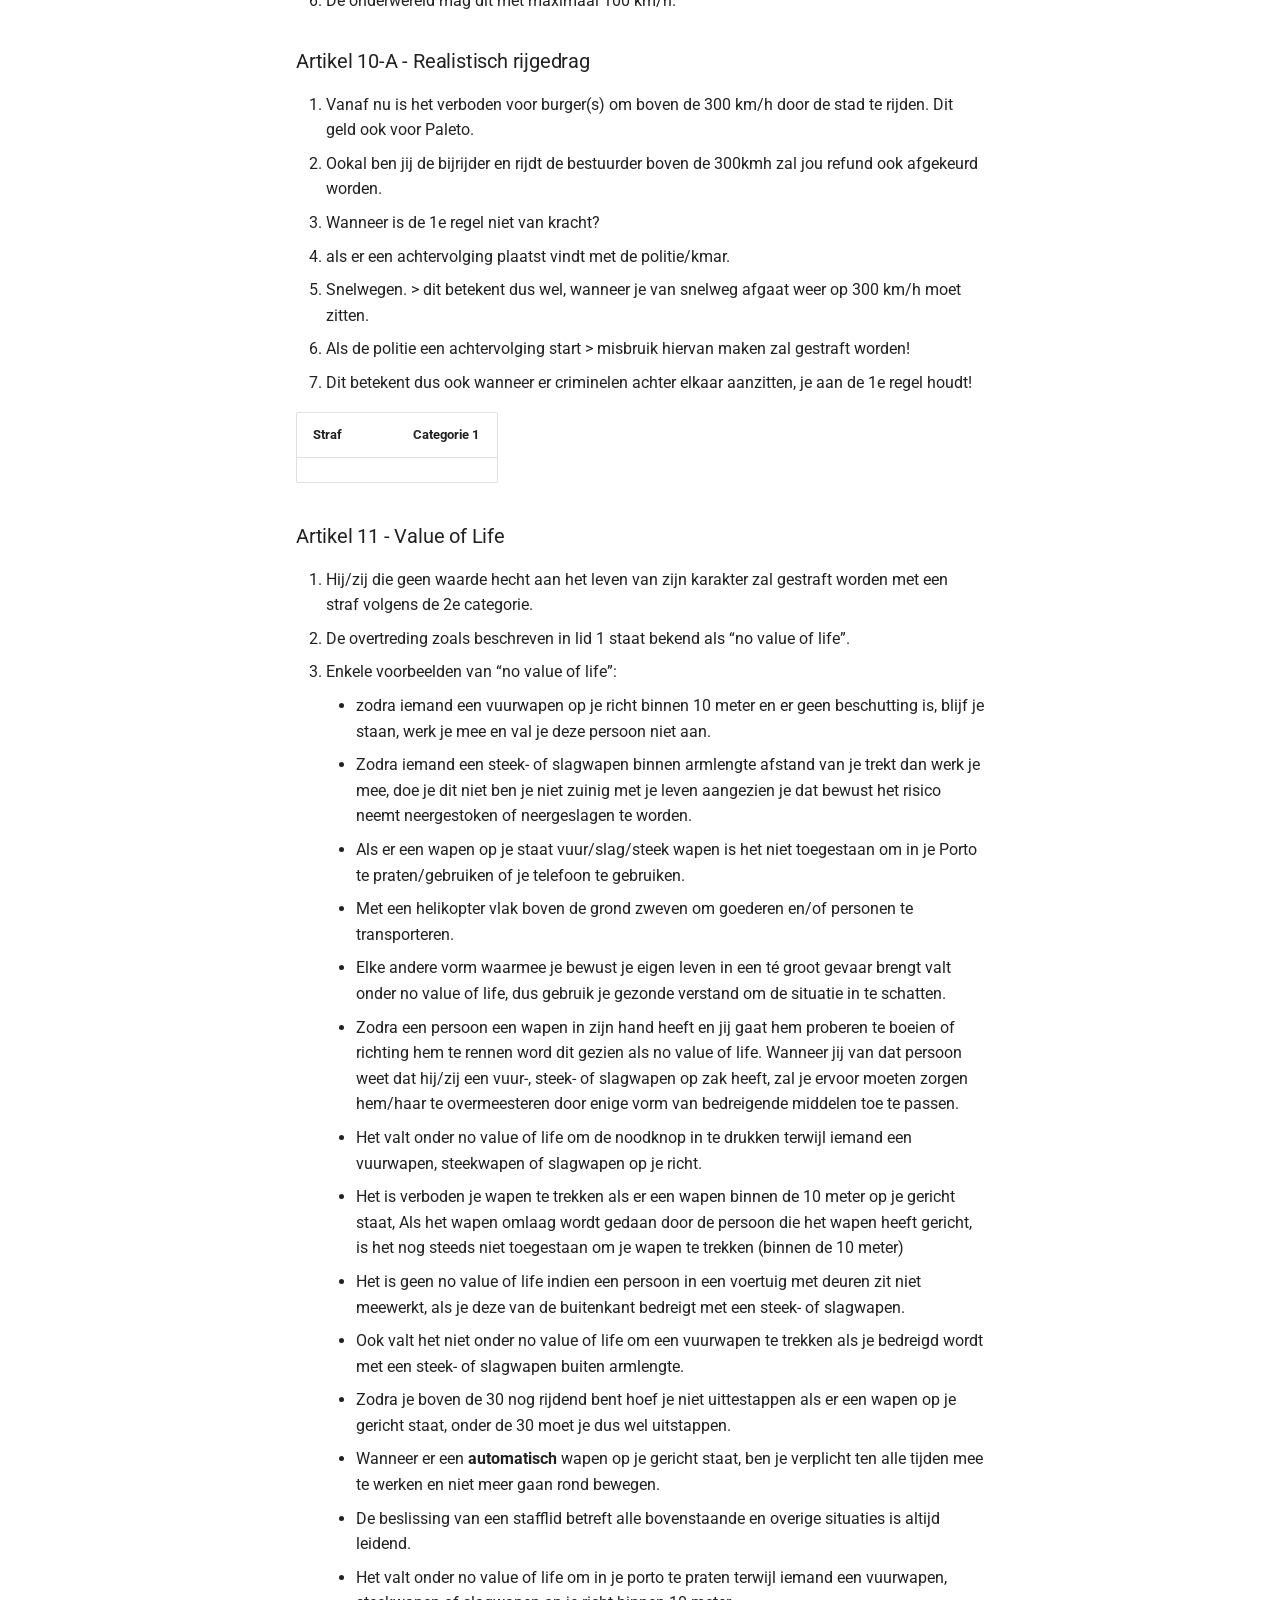
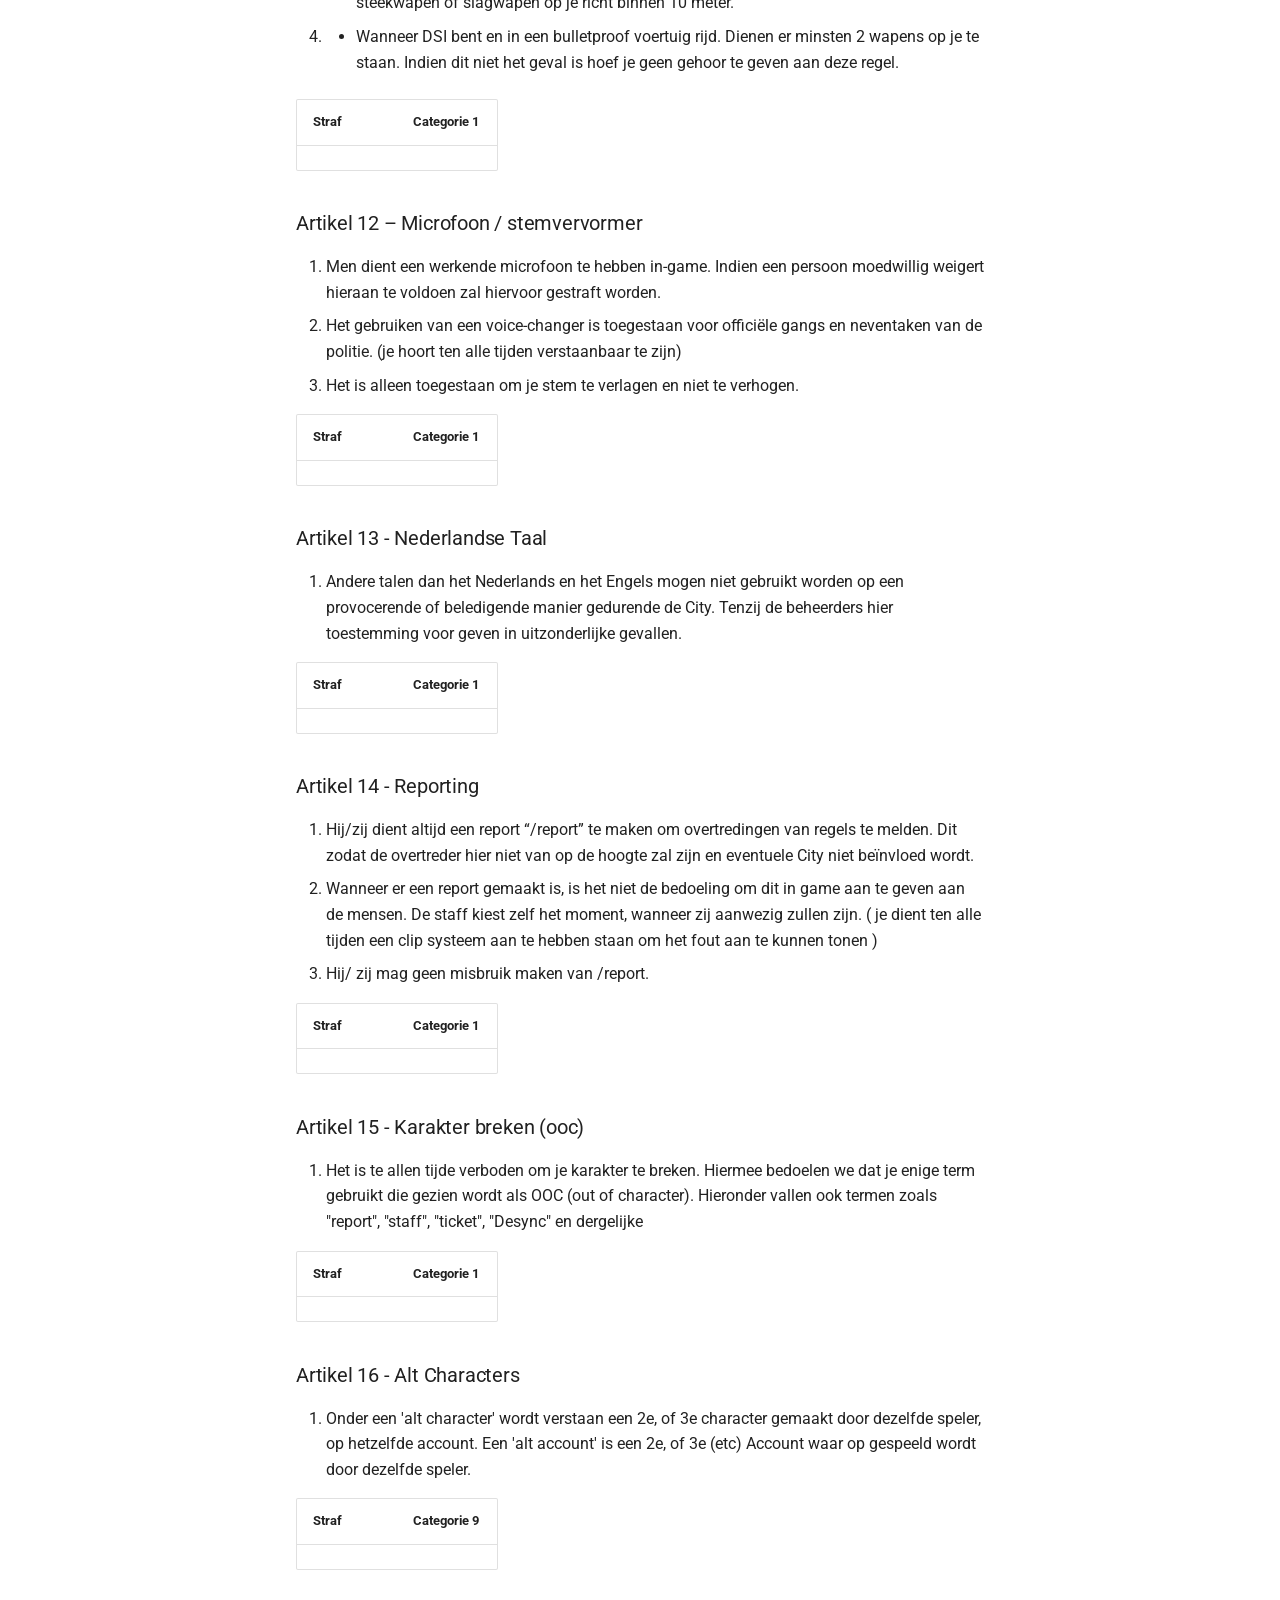
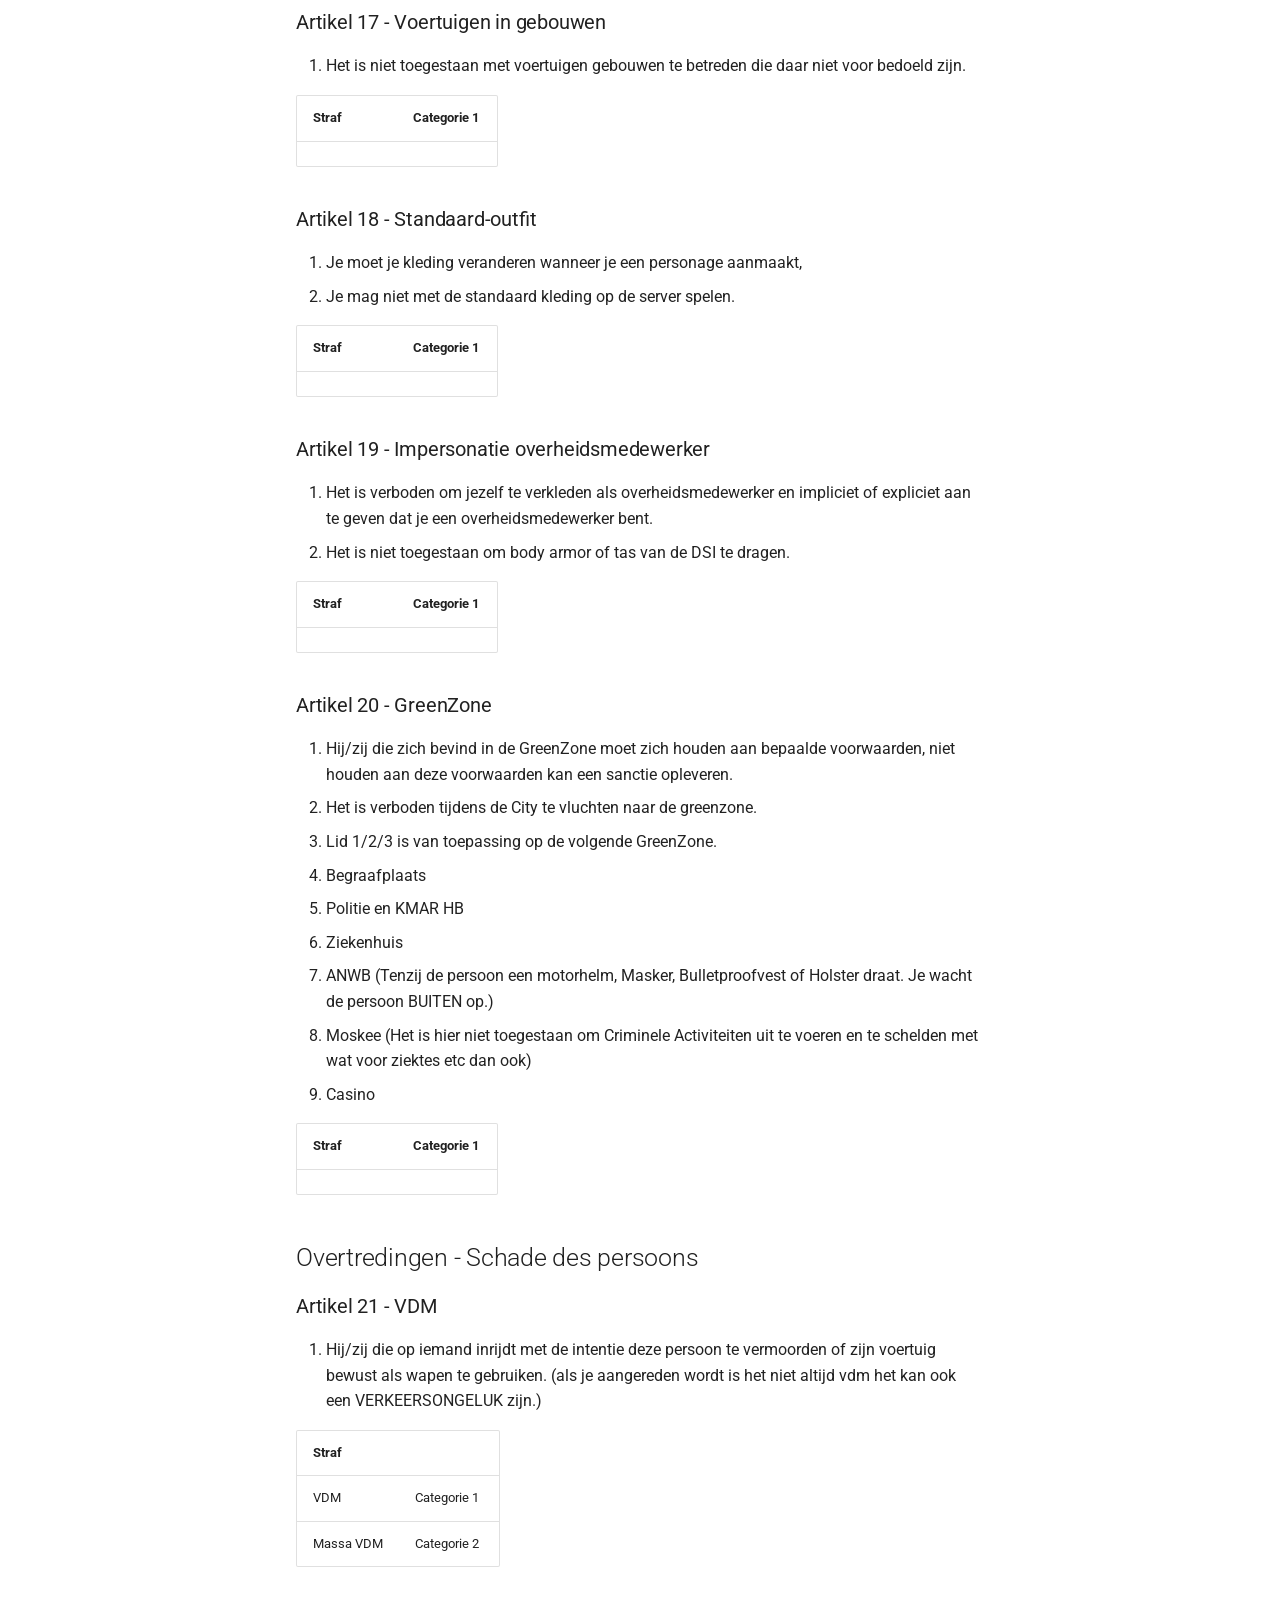
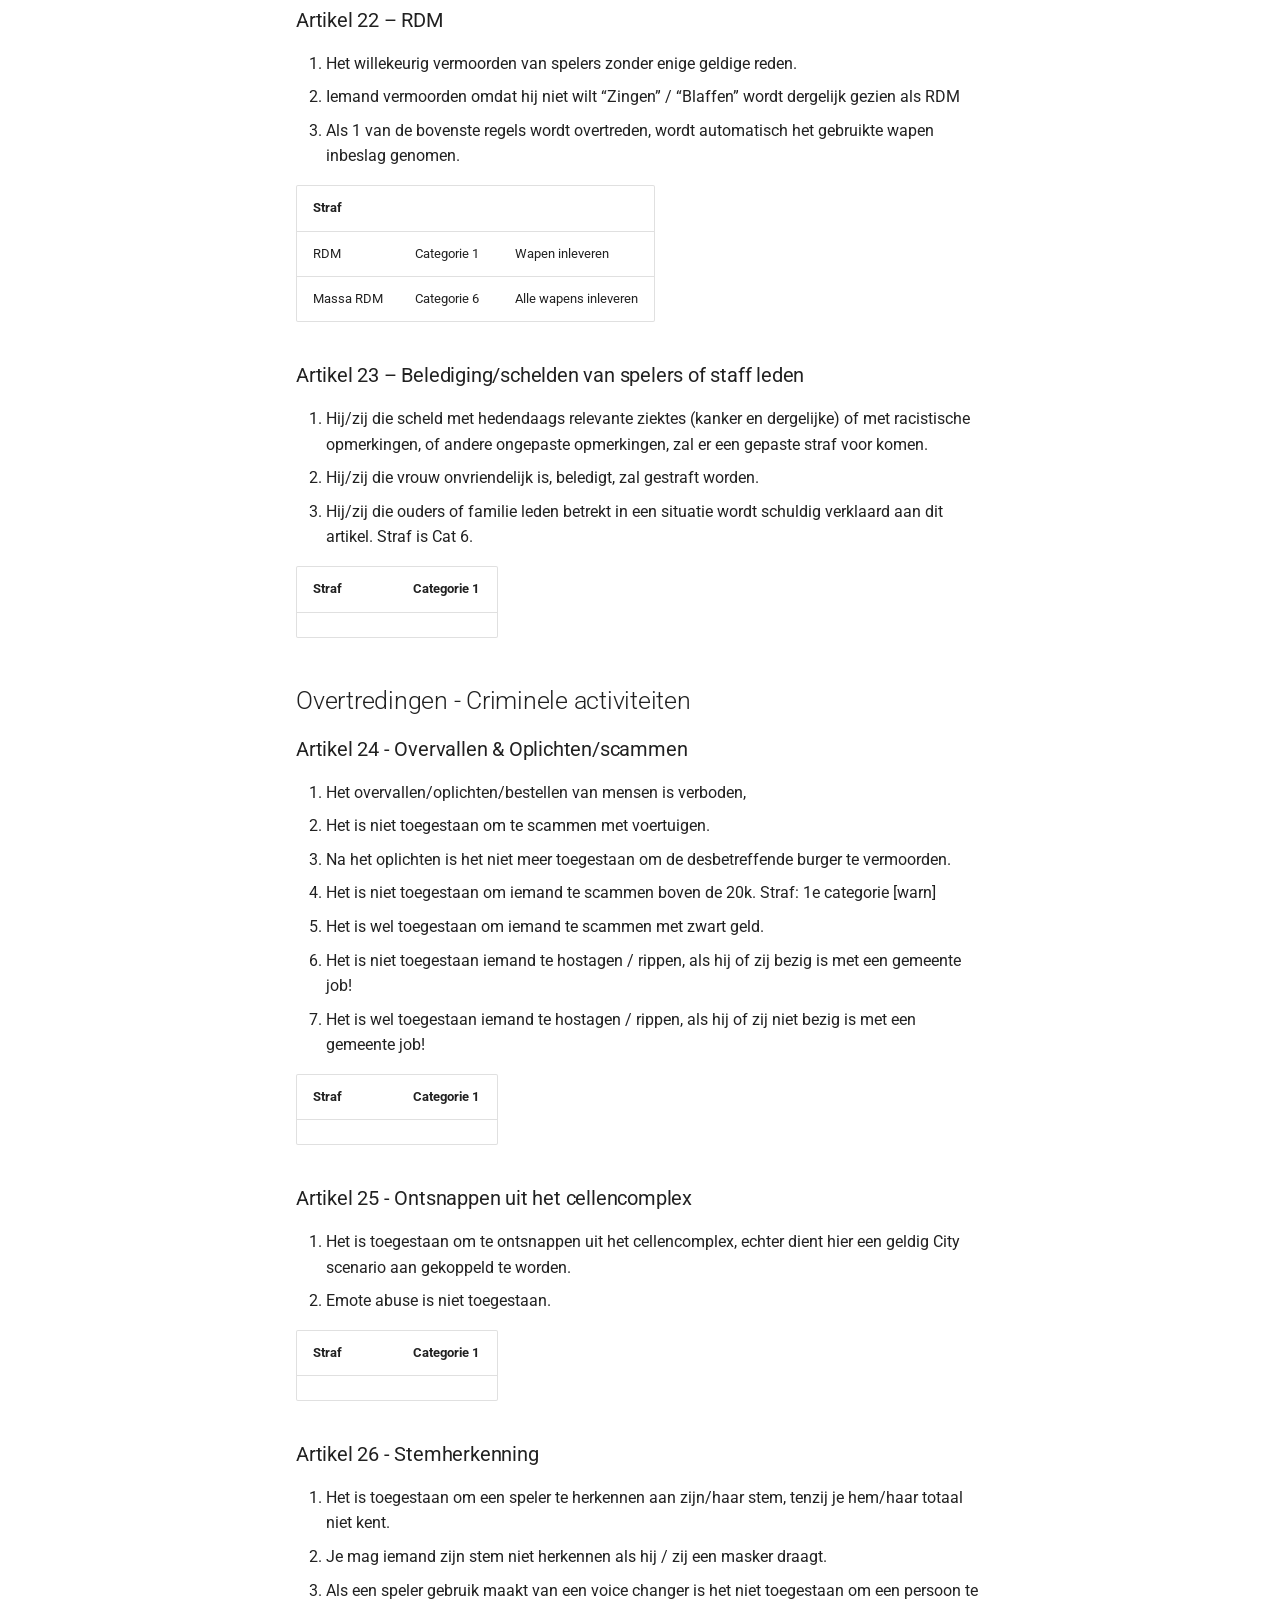
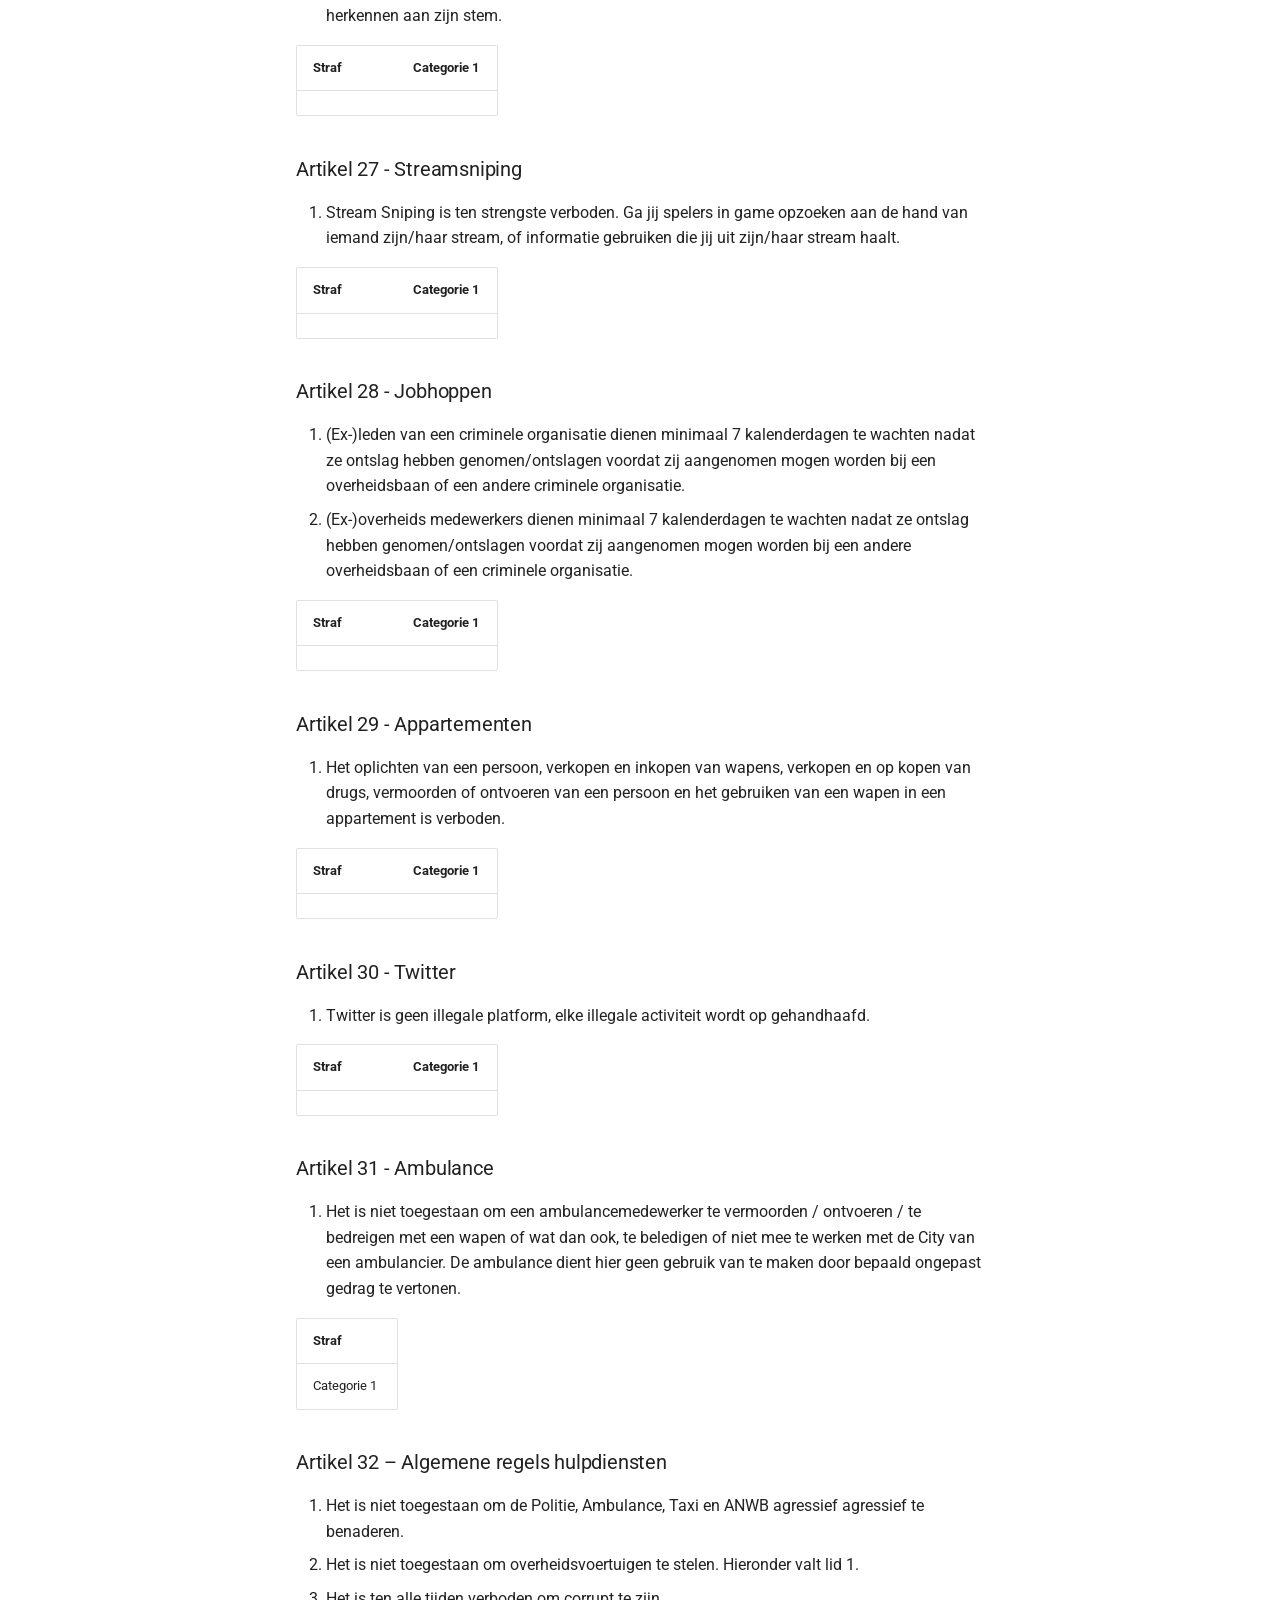
==== commit dc88df9c: "Fix spelfouten in APV: Nederlandse, verlaten, verlagen, eerlijke, Risicogebieden, verplicht, verlore" ====
--- a/apv/index.html
+++ b/apv/index.html
@@ -316,7 +316,7 @@
   
     
   
-  Risocogebieden
+  Risicogebieden
 
       </a>
     </li>
@@ -650,9 +650,9 @@
 </li>
         
           <li class="md-nav__item">
-  <a href="#artikel-13-nedePCandse-taal" class="md-nav__link">
-    <span class="md-ellipsis">
-      Artikel 13 - NedePCandse Taal
+  <a href="#artikel-13-Nederlandse-taal" class="md-nav__link">
+    <span class="md-ellipsis">
+      Artikel 13 - Nederlandse Taal
     </span>
   </a>
   
@@ -898,7 +898,7 @@
           <li class="md-nav__item">
   <a href="#artikel-37-schieten-van-uit-een-voertuig" class="md-nav__link">
     <span class="md-ellipsis">
-      Artikel 37 – Schieten van uit een voertuig
+      Artikel 37 – Schieten vanuit een voertuig
     </span>
   </a>
   
@@ -1096,7 +1096,7 @@
         
   
   <span class="md-ellipsis">
-    Risocogebieden
+    Risicogebieden
   </span>
   
 
@@ -1328,9 +1328,9 @@
 </li>
         
           <li class="md-nav__item">
-  <a href="#artikel-13-nedePCandse-taal" class="md-nav__link">
-    <span class="md-ellipsis">
-      Artikel 13 - NedePCandse Taal
+  <a href="#artikel-13-Nederlandse-taal" class="md-nav__link">
+    <span class="md-ellipsis">
+      Artikel 13 - Nederlandse Taal
     </span>
   </a>
   
@@ -1576,7 +1576,7 @@
           <li class="md-nav__item">
   <a href="#artikel-37-schieten-van-uit-een-voertuig" class="md-nav__link">
     <span class="md-ellipsis">
-      Artikel 37 – Schieten van uit een voertuig
+      Artikel 37 – Schieten vanuit een voertuig
     </span>
   </a>
   
@@ -1743,13 +1743,13 @@
 <h2 id="algemene-bepalingen">Algemene Bepalingen</h2>
 <h3 id="a1-reikwijdte">A1 - Reikwijdte</h3>
 <ol>
-<li>Deze Algemene Plaatselijke Verordening (verder aangeduid als APV) is bedoeld als aanvulling op het NedePCands Recht en heeft betrekking op het eiland, de gemeente, en de stad Badslipper.</li>
+<li>Deze Algemene Plaatselijke Verordening (verder aangeduid als APV) is bedoeld als aanvulling op het Nederlands Recht en heeft betrekking op het eiland, de gemeente, en de stad Badslipper.</li>
 <li>De APV biedt een indicerend kader voor eventuele bestraffing in-game (“in ”), maar is verder bedoeld voor het afhandelen van straffen buiten de  om.</li>
 </ol>
 <h3 id="a2-geldigheid">A2 - Geldigheid</h3>
 <ol>
 <li>Bij veranderingen van een wetgeving na het tijdstip waarop het feit begaan is, worden de voor de persoon meest gunstigste bepalingen toegepast.</li>
-<li>Het is voor een staff-lid niet toegestaan om mee te beslissen over een zaak die over hunzelf, vrienden en/of familie gaat. Dit om te versterken dat een zaak op een eePCijke en rechtvaardige manier behandeld wordt.</li>
+<li>Het is voor een staff-lid niet toegestaan om mee te beslissen over een zaak die over hunzelf, vrienden en/of familie gaat. Dit om te versterken dat een zaak op een eerlijke en rechtvaardige manier behandeld wordt.</li>
 <li>Bij lid 2 genoemde regel geldt uitzondering voor Hoofd Management, Hoge Raad, Beheerders</li>
 <li>Indien er tegen staff gelogen wordt en dit met hard bewijs bewezen wordt, door bijvoorbeeld logbestanden, kan er gekozen worden de straf te verzwaren.</li>
 </ol>
@@ -1770,9 +1770,9 @@
 <p><strong>Categorie 10</strong> – Een permanente ban</p>
 </li>
 <li>
-<p>De straffen van categorie 5, 6 en 7 kunnen preventief worden uitgedeeld wanneer sprake is van een overtreding op heterdaad. De opgelegde straf zal naderhand besproken worden binnen het managagement team en waar nodig worden bijgesteld. Dit om eventuele verdere schade te beperken terwijl er gekeken wordt wat er precies gebeurt is.</p>
-</li>
-<li>Er kan door een stafflid gekozen worden om straffen te verhogen en/of te vePCagen op basis van de context, situatie of eerdere straffen/waarschuwingen van de overtreder in kwestie. Wanneer je het niet eens bent met een oordeel van een stafflid kan je hiervoor een ticket aanmaken.</li>
+<p>De straffen van categorie 5, 6 en 7 kunnen preventief worden uitgedeeld wanneer sprake is van een overtreding op heterdaad. De opgelegde straf zal naderhand besproken worden binnen het management team en waar nodig worden bijgesteld. Dit om eventuele verdere schade te beperken terwijl er gekeken wordt wat er precies gebeurt is.</p>
+</li>
+<li>Er kan door een stafflid gekozen worden om straffen te verhogen en/of te verlagen op basis van de context, situatie of eerdere straffen/waarschuwingen van de overtreder in kwestie. Wanneer je het niet eens bent met een oordeel van een stafflid kan je hiervoor een ticket aanmaken.</li>
 <li>Bij een eerste overtreding kan er voor gekozen worden in plaats van een Schriftelijke waarschuwing (Categorie 1) een Mondelinge waarschuwing uit te delen. Hierbij wordt ook gecontroleerd of de persoon daadwerkelijk de regels heeft gelezen en deze begrijpt.</li>
 <li>Een mondelinge waarschuwing dient in een notitie bij deze persoon aangegeven te zijn, anders is deze niet geldig.</li>
 <li>Het omzeilen van een straf zal resulteren in een straf volgens categorie 7</li>
@@ -1783,8 +1783,8 @@
 <ol>
 <li>Aanvullend op de APV is er het Wetboek Badslipper (WPC), waarin alle wetten, artikelen en bepalingen zijn opgenomen die gelden in Badslipper.</li>
 <li>In dit Wetboek is opgenomen alle criminele feiten, de bijbehorende boetes, gevangenisstraffen enzovoorts.</li>
-<li>Dit Wetboek heeft, net als de APV, een basis in het NedePCands Recht.</li>
-<li>Het NedePCands Recht is zodoende leidend, <em>tenzij</em> er een Wet of Bepaling is opgenomen in de WPC. Dan is deze leidend.</li>
+<li>Dit Wetboek heeft, net als de APV, een basis in het Nederlands Recht.</li>
+<li>Het Nederlands Recht is zodoende leidend, <em>tenzij</em> er een Wet of Bepaling is opgenomen in de WPC. Dan is deze leidend.</li>
 <li>Dit wetboek is, net als deze APV en conform de rechtsstaat, ten alle tijden openbaar.</li>
 </ol>
 <hr />
@@ -1793,7 +1793,7 @@
 <ol>
 <li>Hij/zij die opzettelijk een City van zeer slechte kwaliteit uitspeelt wordt gestraft volgens de 1e categorie.</li>
 <li>De overtreding vermeld in het eerste lid staat bekend als “Fail”</li>
-<li>Hij/zij die opzettelijk de City zodanig vormt dat er een oneePCijke of onrealistische draai aan het verhaal geeft, of de City van de andere partij zelf invult door een onrealistische dwang, wordt gestraft volgens de 1e categorie.</li>
+<li>Hij/zij die opzettelijk de City zodanig vormt dat er een oneerlijke of onrealistische draai aan het verhaal geeft, of de City van de andere partij zelf invult door een onrealistische dwang, wordt gestraft volgens de 1e categorie.</li>
 <li>De overtreding vermeld in het derde lid staat bekend als "powergaming"</li>
 <li>Enkele voorbeelden van lid 1 en lid 3 zijn:</li>
 <li>Niet meewerken aan een Cityscenario of een /me-command, bijvoorbeeld opzettelijk een onjuiste portofrequentie doorgeven nadat er een Cityactie is uitgevoerd om dit te achterhalen.<ul>
@@ -1808,7 +1808,7 @@
 <li>Het hebben van keybinds voor /me acties.</li>
 <li>Het doen van meerdere handelingen in één /me waardoor de tegenpartij geen tegenreactie kan geven (Bijvoorbeeld: /me Doet gordel los en duwt persoon uit voertuig, dit moet in 2 losse /me).</li>
 <li>Het controleren van kofferbakken zonder enige aanleiding</li>
-<li>Wanneer er alleen al een wapen op je gericht staat, ben je velicht mee te werken. Er hoeft niet persé wat gezegd te worden!</li>
+<li>Wanneer er alleen al een wapen op je gericht staat, ben je verplicht mee te werken. Er hoeft niet persé wat gezegd te worden!</li>
 <li>Het stelen van wapens uit een kofferbak is ook niet toegestaan je wordt bestraft met cat 2.</li>
 <li>Nadat je in je benen bent geschoten, kan je je wapen niet trekken en dien je als er een wapen op je staat je handen omhoog te doen en mee te werken.</li>
 </ul>
@@ -1999,9 +1999,9 @@
 <ol>
 <li>Hij/zij die tijdens een City scenario, de stad vePCaat zonder enige reden op te geven.</li>
 <li>Hij/zij die tijdens een City scenario, dood gaat met een wapen en de stad vePCaat, dient een permanente ban te ontvangen om het wapen in te leveren voor eventuele straf vermindering, Ook wordt de wapenlijst gecleared van deze persoon.</li>
-<li>Hij/zij die tijdens een City scenario, in een shootout heeft gezeten of een wapen heeft getrokken en de stad heeft vePCaten "Wordt dit gezien als combatlog"</li>
-<li>Hij/zij die tijdens een City scenario, de stad moet vePCaten, zal ten alle tijden als eerst een report moeten aan maken en goedkeuring moeten krijgen!</li>
-<li>Hij/zij die geschoten heeft zal eerst 10 minuten in de stad moeten blijven voor dat hij de stad mag vePCaten.</li>
+<li>Hij/zij die tijdens een City scenario, in een shootout heeft gezeten of een wapen heeft getrokken en de stad heeft verlaten "Wordt dit gezien als combatlog"</li>
+<li>Hij/zij die tijdens een City scenario, de stad moet verlaten, zal ten alle tijden als eerst een report moeten aan maken en goedkeuring moeten krijgen!</li>
+<li>Hij/zij die geschoten heeft zal eerst 10 minuten in de stad moeten blijven voor dat hij de stad mag verlaten.</li>
 <li>
 <table>
 <thead>
@@ -2024,7 +2024,7 @@
 <h3 id="artikel-92-combat-stashen">Artikel 9.2 - Combat-stashen</h3>
 <ol>
 <li>Hij/zij die tijdens een City scenario, zijn wapen binnen de 10 minuten na gebruik weglegt.</li>
-<li>Hij/zij die tijdens een City scenario, de stad moet vePCaten zal ten alle tijden als eerst een report moeten aan maken en goedkeuring moeten krijgen!</li>
+<li>Hij/zij die tijdens een City scenario, de stad moet verlaten zal ten alle tijden als eerst een report moeten aan maken en goedkeuring moeten krijgen!</li>
 <li>Hij/zij die een wapen ript tijdens een City scenario mag pas na 10 minuten het wapen wegleggen.</li>
 <li>Hij/zij die zijn wapen gebruikt, dient 10 minuten te wachten voor hij/zij deze weglegd.</li>
 </ol>
@@ -2089,11 +2089,11 @@
 <li>Elke andere vorm waarmee je bewust je eigen leven in een té groot gevaar brengt valt onder no value of life, dus gebruik je gezonde verstand om de situatie in te schatten.</li>
 <li>Zodra een persoon een wapen in zijn hand heeft en jij gaat hem proberen te boeien of richting hem te rennen word dit gezien als no value of life. Wanneer jij van dat persoon weet dat hij/zij een vuur-, steek- of slagwapen op zak heeft, zal je ervoor moeten zorgen hem/haar te overmeesteren door enige vorm van bedreigende middelen toe te passen.</li>
 <li>Het valt onder no value of life om de noodknop in te drukken terwijl iemand een vuurwapen, steekwapen of slagwapen op je richt.</li>
-<li>Het is verboden je wapen te trekken als er een wapen binnen de 10 meter op je gericht staat, Als het wapen omlaag wordt gedaan door de persoon die het wapen heeft gericht, is het nogsteeds niet toegestaan om je wapen te trekken (binnen de 10 meter)</li>
+<li>Het is verboden je wapen te trekken als er een wapen binnen de 10 meter op je gericht staat, Als het wapen omlaag wordt gedaan door de persoon die het wapen heeft gericht, is het nog steeds niet toegestaan om je wapen te trekken (binnen de 10 meter)</li>
 <li>Het is geen no value of life indien een persoon in een voertuig met deuren zit niet meewerkt, als je deze van de buitenkant bedreigt met een steek- of slagwapen.</li>
 <li>Ook valt het niet onder no value of life om een vuurwapen te trekken als je bedreigd wordt met een steek- of slagwapen buiten armlengte.</li>
 <li>Zodra je boven de 30 nog rijdend bent hoef je niet uittestappen als er een wapen op je gericht staat, onder de 30 moet je dus wel uitstappen.</li>
-<li>Wanneer er een <strong>automatisch</strong> wapen op je gericht staat, ben je velicht ten alle tijden mee te werken en niet meer gaan rond bewegen. </li>
+<li>Wanneer er een <strong>automatisch</strong> wapen op je gericht staat, ben je verplicht ten alle tijden mee te werken en niet meer gaan rond bewegen. </li>
 <li>De beslissing van een stafflid betreft alle bovenstaande en overige situaties is altijd leidend.</li>
 <li>Het valt onder no value of life om in je porto te praten terwijl iemand een vuurwapen, steekwapen of slagwapen op je richt binnen 10 meter.</li>
 </ul>
@@ -2122,25 +2122,25 @@
 <ol>
 <li>Men dient een werkende microfoon te hebben in-game. Indien een persoon moedwillig weigert hieraan te voldoen zal hiervoor gestraft worden.</li>
 <li>Het gebruiken van een voice-changer is toegestaan voor officiële gangs en neventaken van de politie. (je hoort ten alle tijden verstaanbaar te zijn)</li>
-<li>Het is alleen toegestaan om je stem te vePCagen en niet te verhogen.</li>
-</ol>
-<table>
-<thead>
-<tr>
-<th>Straf</th>
-<th>Categorie 1</th>
-</tr>
-</thead>
-<tbody>
-<tr>
-<td></td>
-<td></td>
-</tr>
-</tbody>
-</table>
-<h3 id="artikel-13-nedePCandse-taal">Artikel 13 - NedePCandse Taal</h3>
-<ol>
-<li>Andere talen dan het NedePCands en het Engels mogen niet gebruikt worden op een provocerende of beledigende manier gedurende de City. Tenzij de beheerders hier toestemming voor geven in uitzondePCijke gevallen.</li>
+<li>Het is alleen toegestaan om je stem te verlagen en niet te verhogen.</li>
+</ol>
+<table>
+<thead>
+<tr>
+<th>Straf</th>
+<th>Categorie 1</th>
+</tr>
+</thead>
+<tbody>
+<tr>
+<td></td>
+<td></td>
+</tr>
+</tbody>
+</table>
+<h3 id="artikel-13-Nederlandse-taal">Artikel 13 - Nederlandse Taal</h3>
+<ol>
+<li>Andere talen dan het Nederlands en het Engels mogen niet gebruikt worden op een provocerende of beledigende manier gedurende de City. Tenzij de beheerders hier toestemming voor geven in uitzonderlijke gevallen.</li>
 </ol>
 <table>
 <thead>
@@ -2618,7 +2618,7 @@
 </tr>
 </tbody>
 </table>
-<h3 id="artikel-37-schieten-van-uit-een-voertuig">Artikel 37 – Schieten van uit een voertuig</h3>
+<h3 id="artikel-37-schieten-van-uit-een-voertuig">Artikel 37 – Schieten vanuit een voertuig</h3>
 <ol>
 <li>Het is verboden voor de bestuurder om van uit een (motor) voertuig een vuurwapen af te vuren.</li>
 <li>Bij overtreding van het feit beschreven in lid 1 wordt een straf van de 1e categorie uitgedeeld.</li>
@@ -2694,7 +2694,7 @@
 <li>Het ANWB gebouw en hier rondom (zie afbeelding hieronder), is geheel een greenzone. Dit betekent dat je geen scenarios hier mag starten die met wapens te maken hebben (dit geldt voor politie/kmar en criminelen), politie/kmar mag echter wel de parkeelaats afzetten om bijvoorbeeld een verdachte aan te houden die binnen in de ANWB is/zijn. Criminelen mogen de ANWB niet invluchten voor een scenario te ontwijken.
 <img alt="ANWB_greenzone" src="../../../github.com/Badslipper/apv/blob/main/docs/img/ANWB_greenzone.html" /></li>
 <li>De werkplaats is bedoeld voor het repareren van voertuigen en mag niet worden gebruikt als hangplek. </li>
-<li>Al de overige standaard regels (zoals bv.: RDM, VDM, stelen van voertuigen, ...) zijn nogsteeds van toepassing. </li>
+<li>Al de overige standaard regels (zoals bv.: RDM, VDM, stelen van voertuigen, ...) zijn nog steeds van toepassing. </li>
 </ol>
 <table>
 <thead>
@@ -2724,11 +2724,11 @@
 </table>
 <h3 id="artikel-43-wapenlijst-ticket">Artikel 43 - Wapenlijst ticket</h3>
 <ol>
-<li>Het is velicht om een wapenlijst ticket aan te maken als je een wapen koopt van een burger.</li>
-<li>Het is velicht om een wapenlijst ticket aan te maken als je een burger ript!</li>
-<li>Het is velicht dat je gaat clippen tijdens het koop procedure!</li>
+<li>Het is verplicht om een wapenlijst ticket aan te maken als je een wapen koopt van een burger.</li>
+<li>Het is verplicht om een wapenlijst ticket aan te maken als je een burger ript!</li>
+<li>Het is verplicht dat je gaat clippen tijdens het koop procedure!</li>
 <li>Het is verboden om een foto als bewijs te laten zien! </li>
-<li>Je bent velicht om de wapenlijst van de tegenpartij te vragen.</li>
+<li>Je bent verplicht om de wapenlijst van de tegenpartij te vragen.</li>
 <li>Je hebt het recht om je wapenlijst 1 keer aan te passen! Hiervoor dien je een ticket aan te maken!</li>
 <li>Wapenlijst naam moet EXACT het zelfde zijn als steamnaam! Wanneer dit niet het geval is zullen je wapens gewiped worden zonder excuses.</li>
 <li>Wapenlijst / steamnamen mogen geen speciale tekens bevatten!</li>
@@ -2749,9 +2749,9 @@
 </table>
 <h3 id="artikel-44-refunds">Artikel 44 - Refunds</h3>
 <ol>
-<li>Items worden niet gerefund wanneer zij vePCoren zijn gegaan door een aangekondigde server restart.</li>
+<li>Items worden niet gerefund wanneer zij verloren zijn gegaan door een aangekondigde server restart.</li>
 <li>Stacks aan items zoals drugs worden alleen gerefund bij het onverwachts wegvallen van de server door bijvoorbeeld een crash.</li>
-<li>Refunds die vallen onder lid 2 worden alleen gegeven wanneer er voldoende bewijs wordt geleverd dat het daadwerkelijk door het onverwachts wegvallen van de server vePCoren is gegaan.</li>
+<li>Refunds die vallen onder lid 2 worden alleen gegeven wanneer er voldoende bewijs wordt geleverd dat het daadwerkelijk door het onverwachts wegvallen van de server verloren is gegaan.</li>
 <li>Een refund dient binnen 2 weken geclaimd te zijn, anders zal de verkregen refund vervallen, tenzij er een afspraak is gemaakt met het stafflid in kwestie over het claimen op een later moment.</li>
 <li>Om een recent scenario te kunnen behandelen, vragen wij een ticket in de categorieën klachten over spelers / in game refunds binnen 7 dagen aan te maken. Tickets buiten de 7 dagen worden niet behandeld, tenzij er toestemming is gegeven door hogerop.</li>
 </ol>
@@ -2826,7 +2826,7 @@
 </table>
 <h3 id="artikel-49-helikopters-vliegtuigen">Artikel 49 - Helikopters &amp; Vliegtuigen</h3>
 <ol>
-<li>Het is velicht om ten alle tijden een minimale hoogte van 200 meter aan te houden.</li>
+<li>Het is verplicht om ten alle tijden een minimale hoogte van 200 meter aan te houden.</li>
 <li>Je mag enkel landen op een helipad, tenzij je op eiland bent mag je hem ook landen op het vliegveld.</li>
 <li>Het is verder nergens toegestaan om je helikopter te landen.</li>
 </ol>
